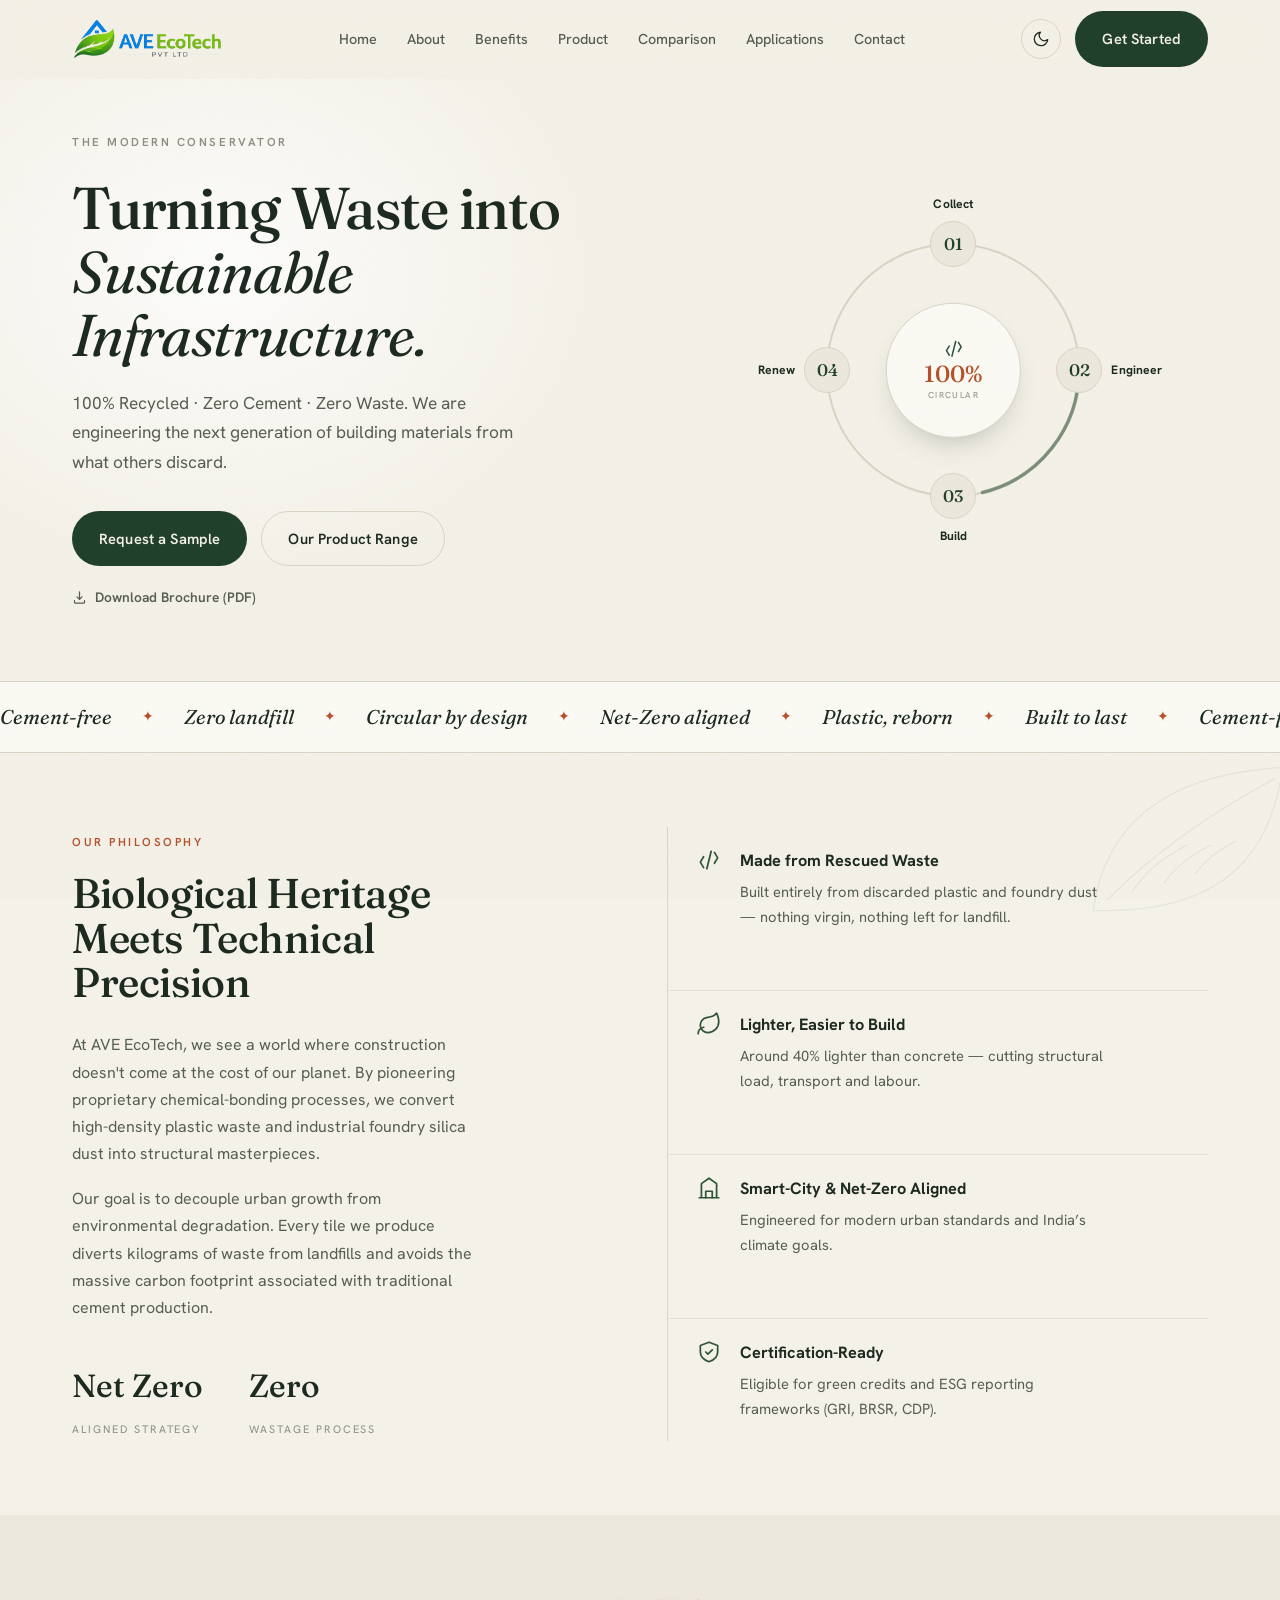
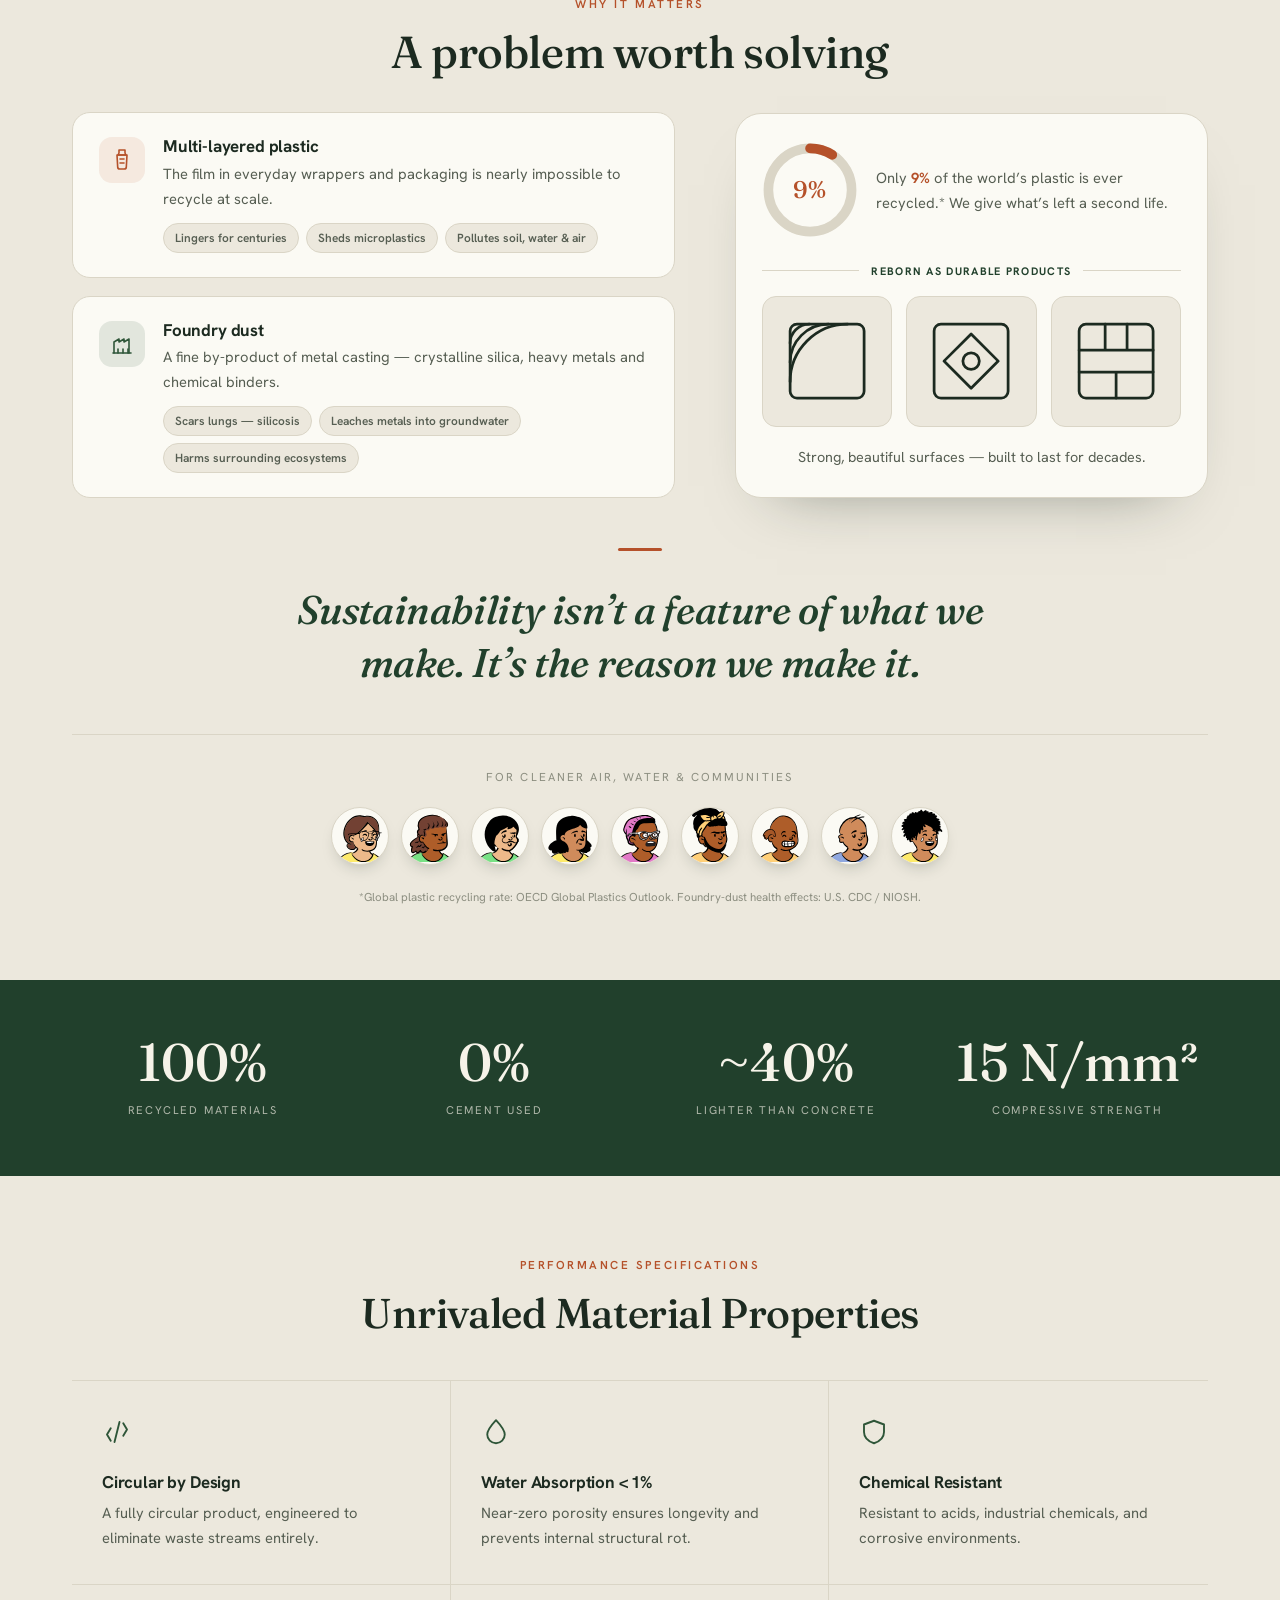
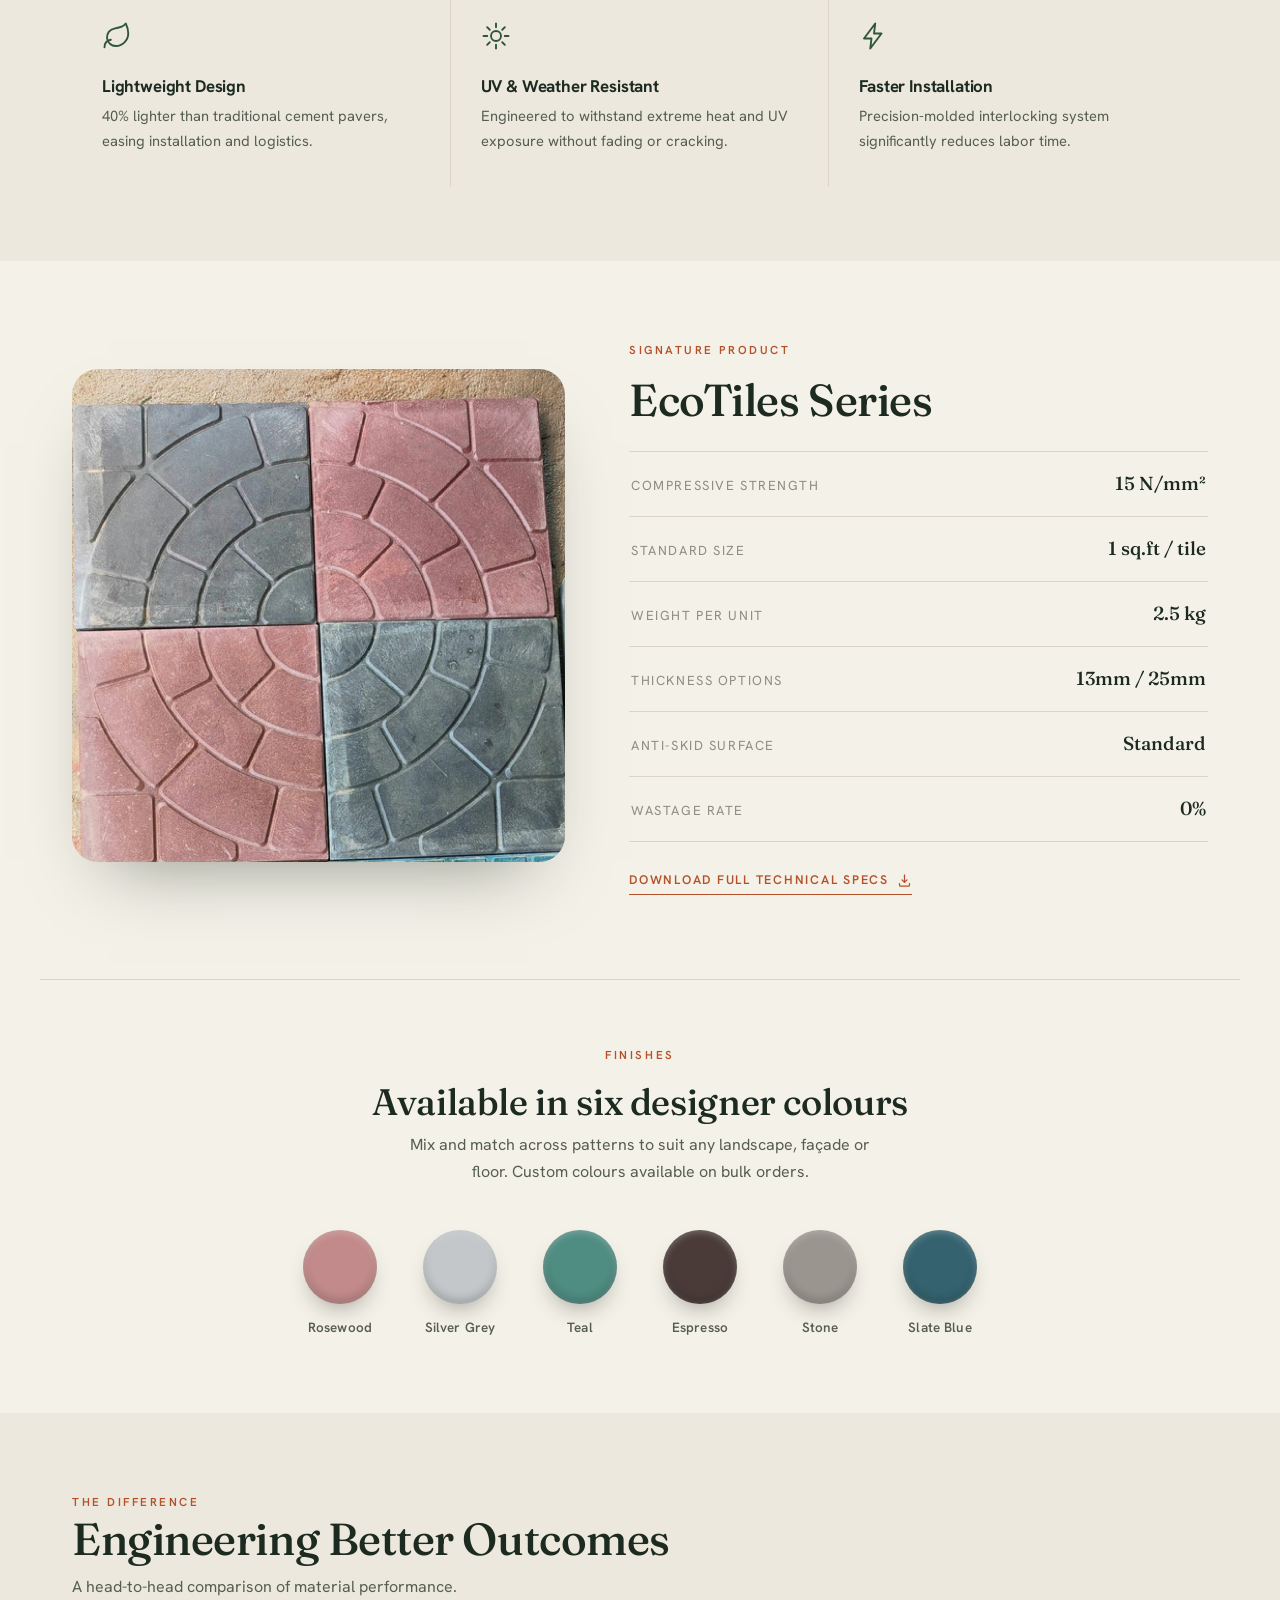
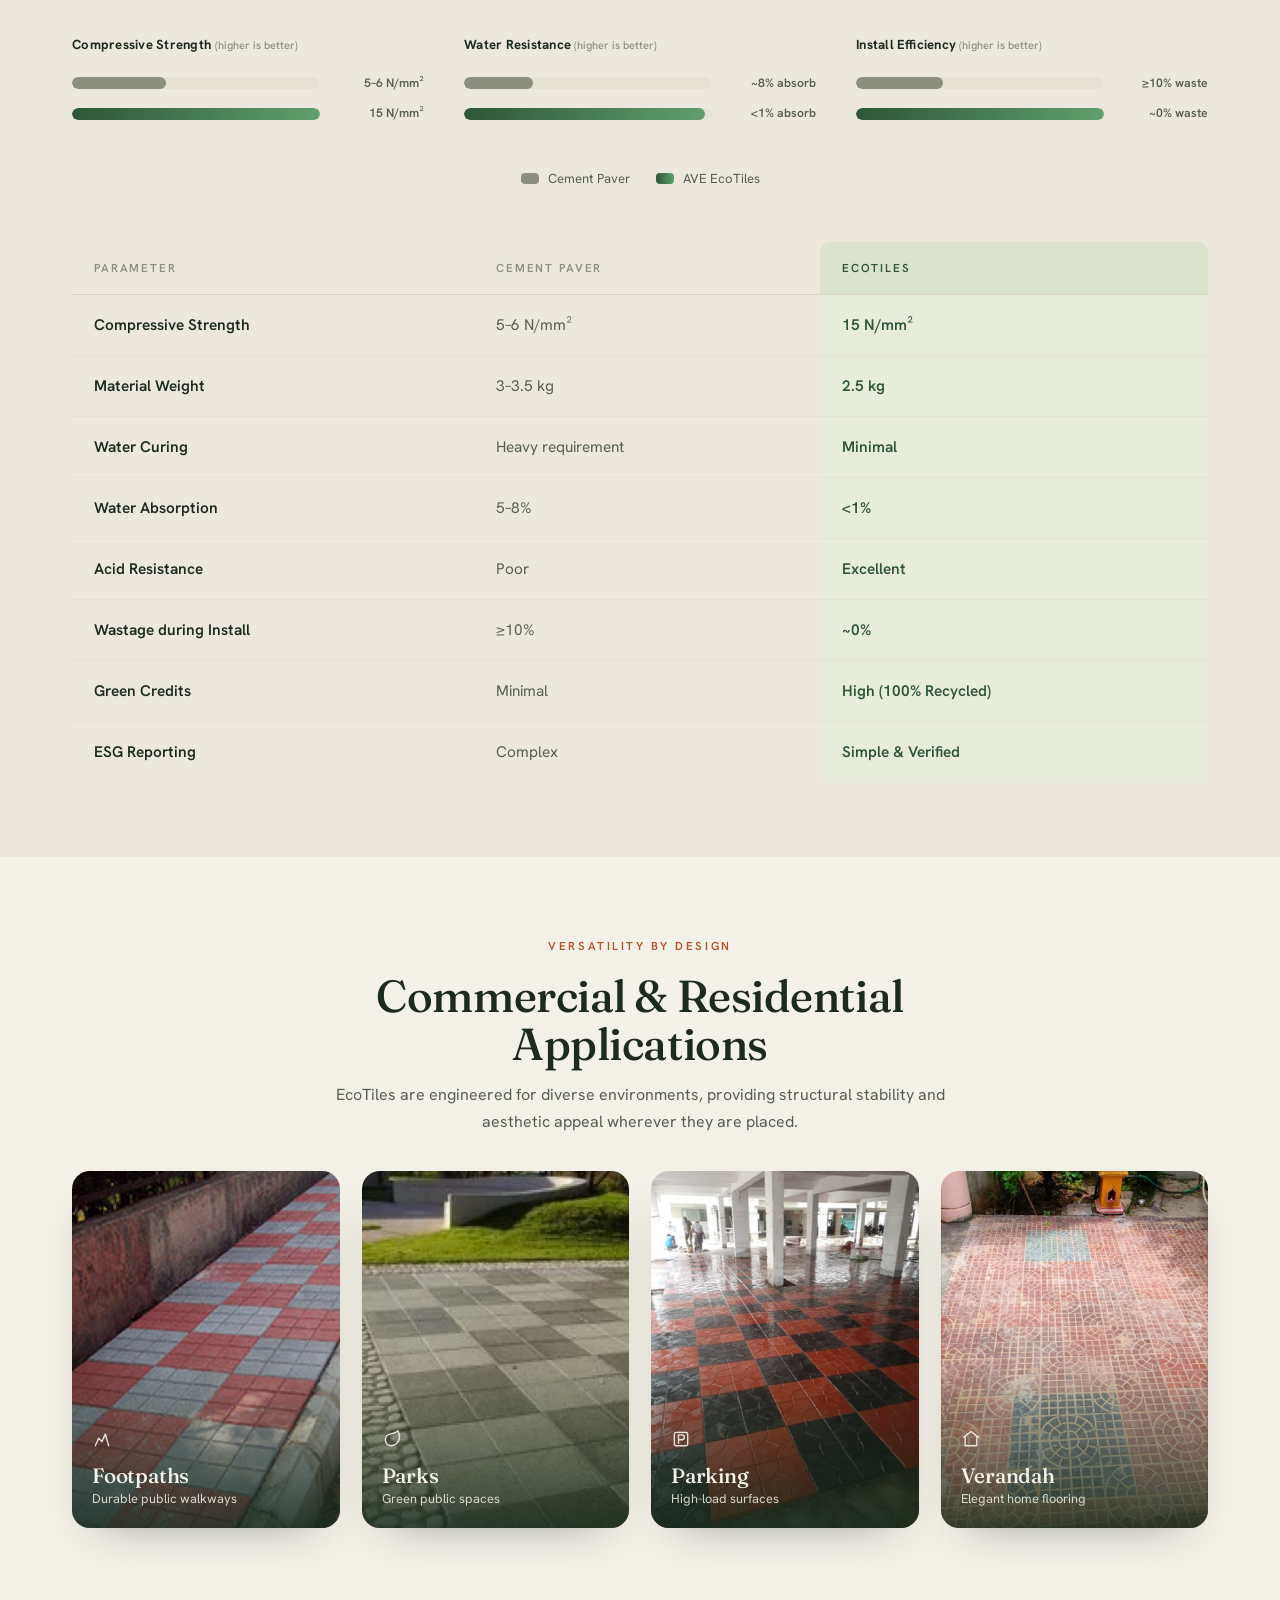
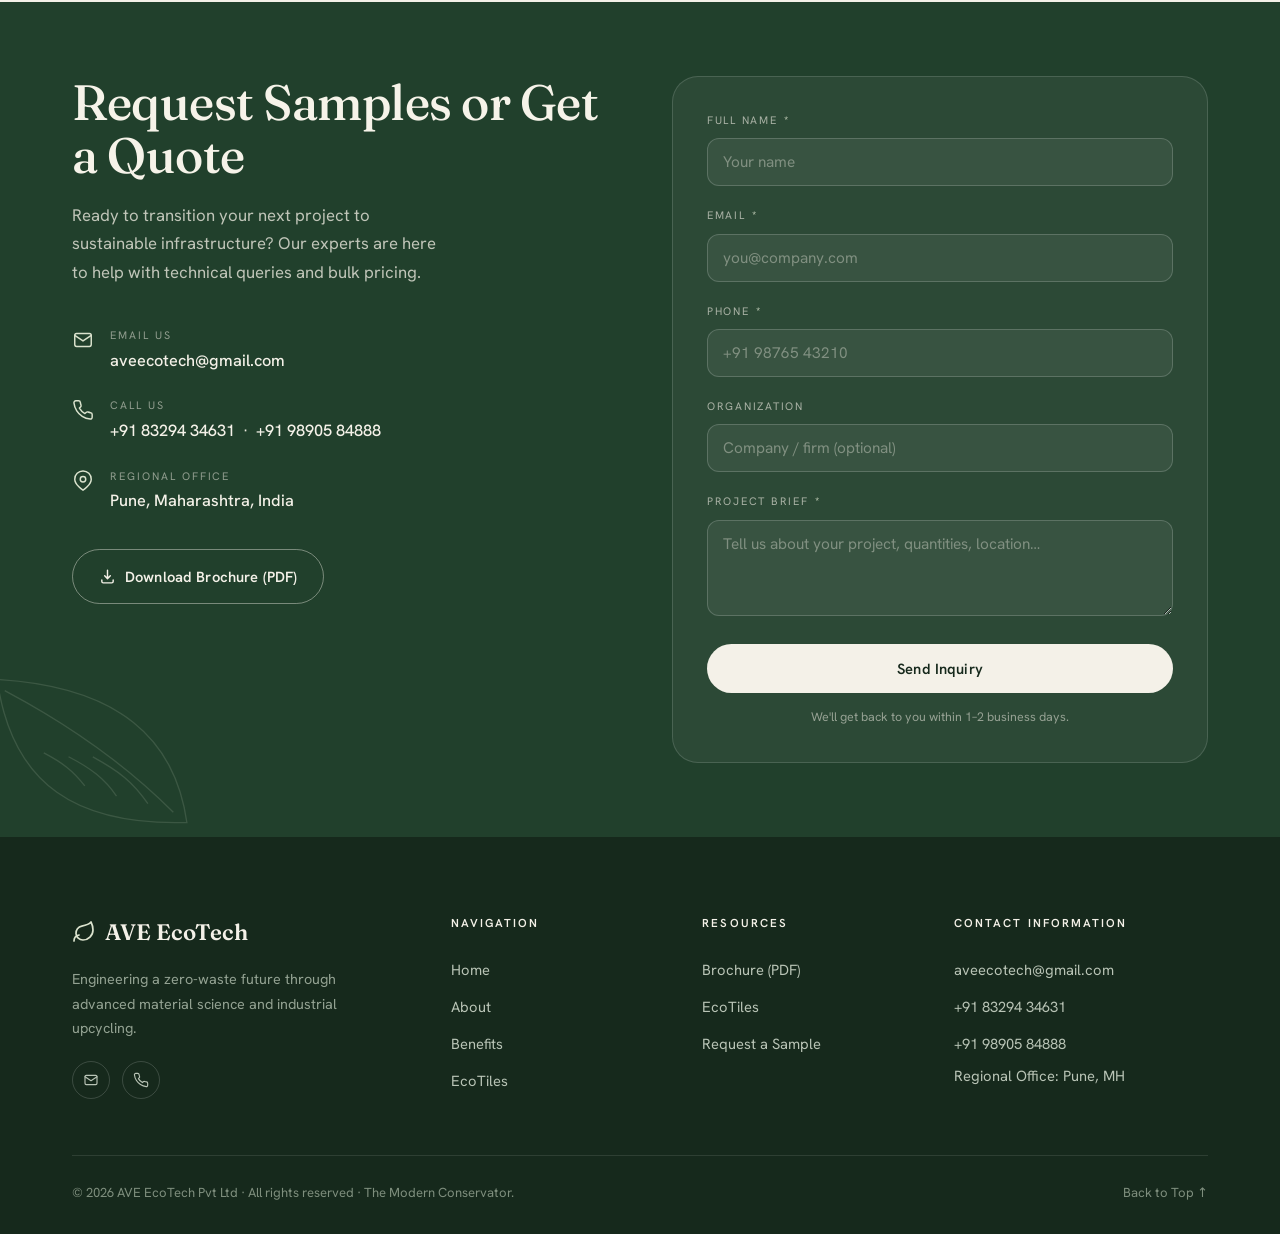
==== index.html @ 57ba3c62 "Redesign hero as animated circular loop; fix buttons & wording - Hero: replace the product photo wit" ====
<!DOCTYPE html>
<html lang="en">
<head>
<meta charset="UTF-8" />
<meta name="viewport" content="width=device-width, initial-scale=1.0" />
<script>(function(){try{var t=localStorage.getItem('theme');if(!t){t=window.matchMedia&&window.matchMedia('(prefers-color-scheme: dark)').matches?'dark':'light';}document.documentElement.setAttribute('data-theme',t);}catch(e){}})();</script>
<title>AVE EcoTech — Turning Waste into Sustainable Infrastructure</title>
<meta name="description" content="AVE EcoTech Pvt Ltd engineers high-performance, 100% recycled construction materials from plastic and industrial waste. Zero cement. Zero waste. Meet EcoTiles — recycled paver tiles." />
<meta name="keywords" content="EcoTiles, recycled pavers, eco-friendly construction materials, sustainable infrastructure, zero cement, recycled plastic tiles, green building materials, AVE EcoTech, paver tiles India, Pune" />
<meta name="author" content="AVE EcoTech Pvt Ltd" />
<meta name="robots" content="index, follow" />
<meta name="theme-color" content="#F4F1E8" media="(prefers-color-scheme: light)" />
<meta name="theme-color" content="#14160F" media="(prefers-color-scheme: dark)" />
<link rel="canonical" href="https://antirex.github.io/AVE-Ecotech-QR-Card/" />

<!-- Open Graph -->
<meta property="og:title" content="AVE EcoTech — Turning Waste into Sustainable Infrastructure" />
<meta property="og:description" content="100% Recycled · Zero Cement · Zero Waste. High-performance EcoTiles engineered from plastic and industrial waste." />
<meta property="og:type" content="website" />
<meta property="og:url" content="https://antirex.github.io/AVE-Ecotech-QR-Card/" />
<meta property="og:site_name" content="AVE EcoTech" />
<meta property="og:image" content="https://antirex.github.io/AVE-Ecotech-QR-Card/images/hero-nature.jpg" />
<meta property="og:image:alt" content="AVE EcoTech — sustainable construction materials" />
<meta property="og:locale" content="en_IN" />

<!-- Twitter -->
<meta name="twitter:card" content="summary_large_image" />
<meta name="twitter:title" content="AVE EcoTech — The Modern Conservator" />
<meta name="twitter:description" content="Turning waste into sustainable infrastructure. 100% Recycled · Zero Cement · Zero Waste." />
<meta name="twitter:image" content="https://antirex.github.io/AVE-Ecotech-QR-Card/images/hero-nature.jpg" />

<!-- Structured data -->
<script type="application/ld+json">
{
  "@context": "https://schema.org",
  "@type": "Organization",
  "name": "AVE EcoTech Pvt Ltd",
  "url": "https://antirex.github.io/AVE-Ecotech-QR-Card/",
  "logo": "https://antirex.github.io/AVE-Ecotech-QR-Card/images/logo-mark.png",
  "description": "AVE EcoTech converts plastic and industrial waste into high-performance, 100% recycled construction materials (EcoTiles).",
  "email": "aveecotech@gmail.com",
  "telephone": ["+91-83294-34631", "+91-98905-84888"],
  "address": { "@type": "PostalAddress", "addressLocality": "Pune", "addressRegion": "MH", "addressCountry": "IN" },
  "slogan": "Turning Waste into Sustainable Infrastructure",
  "makesOffer": {
    "@type": "Offer",
    "itemOffered": {
      "@type": "Product",
      "name": "EcoTiles",
      "category": "Recycled paver tiles",
      "description": "100% recycled paver tiles — 15 N/mm² compressive strength, <1% water absorption, ~40% lighter than concrete, anti-skid and fire-tested.",
      "material": "Recycled plastic and foundry silica dust",
      "brand": { "@type": "Brand", "name": "AVE EcoTech" }
    }
  }
}
</script>

<link rel="icon" type="image/png" sizes="32x32" href="favicon-32.png" />
<link rel="icon" type="image/png" sizes="256x256" href="favicon.png" />
<link rel="apple-touch-icon" href="apple-touch-icon.png" />

<link rel="preconnect" href="https://fonts.googleapis.com" />
<link rel="preconnect" href="https://fonts.gstatic.com" crossorigin />
<link href="https://fonts.googleapis.com/css2?family=Fraunces:ital,opsz,wght@0,9..144,400;0,9..144,500;0,9..144,600;0,9..144,700;1,9..144,400;1,9..144,500;1,9..144,600&family=Hanken+Grotesk:wght@400;500;600;700;800&display=swap" rel="stylesheet" />

<link rel="stylesheet" href="styles.css" />
</head>
<body>
<a id="top"></a>

<!-- ===== INTRO LOADER ===== -->
<div class="loader" id="loader" aria-hidden="true">
  <div class="loader-inner">
    <svg class="loader-leaf" viewBox="0 0 24 24" fill="none" stroke="currentColor" stroke-width="1.4" stroke-linecap="round" stroke-linejoin="round"><path d="M11 20A7 7 0 0 1 9.8 6.1C15.5 5 17 4.48 19 2c1 2 2 4.18 2 8 0 5.5-4.78 10-10 10z"/><path d="M2 21c0-3 1.85-5.36 5.08-6"/></svg>
    <span class="loader-word">AVE EcoTech</span>
  </div>
</div>

<!-- ===== NAV ===== -->
<header id="header">
  <div class="wrap nav">
    <a href="#top" class="brand" aria-label="AVE EcoTech home">
      <img src="images/logo-mark.png" alt="AVE EcoTech Pvt Ltd" class="brand-logo" />
    </a>
    <nav class="nav-links" id="navLinks">
      <a href="#top">Home</a>
      <a href="#about">About</a>
      <a href="#benefits">Benefits</a>
      <a href="#product">Product</a>
      <a href="#comparison">Comparison</a>
      <a href="#applications">Applications</a>
      <a href="#contact">Contact</a>
      <a href="#contact" class="btn btn-fill menu-only">Get Started</a>
    </nav>
    <div class="nav-right">
      <button class="theme-toggle" id="themeToggle" aria-label="Toggle dark mode" title="Toggle light/dark">
        <svg class="moon" viewBox="0 0 24 24" fill="none" stroke="currentColor" stroke-width="1.7" stroke-linecap="round" stroke-linejoin="round"><path d="M21 12.8A9 9 0 1 1 11.2 3a7 7 0 0 0 9.8 9.8z"/></svg>
        <svg class="sun" viewBox="0 0 24 24" fill="none" stroke="currentColor" stroke-width="1.7" stroke-linecap="round" stroke-linejoin="round"><circle cx="12" cy="12" r="4"/><path d="M12 2v2M12 20v2M2 12h2M20 12h2M4.9 4.9l1.4 1.4M17.7 17.7l1.4 1.4M4.9 19.1l1.4-1.4M17.7 6.3l1.4-1.4"/></svg>
      </button>
      <a href="#contact" class="btn btn-fill">Get Started</a>
      <button class="burger" id="burger" aria-label="Toggle menu"><span></span><span></span><span></span></button>
    </div>
  </div>
</header>

<!-- ===== HERO ===== -->
<section class="hero">
  <div class="wrap hero-grid grid-min">
    <div>
      <span class="eyebrow reveal" style="transition-delay:.05s">The Modern Conservator</span>
      <h1 class="reveal" style="transition-delay:.12s">Turning Waste into <em>Sustainable Infrastructure.</em></h1>
      <p class="lead reveal" style="transition-delay:.22s">100% Recycled · Zero Cement · Zero Waste. We are engineering the next generation of building materials from what others discard.</p>
      <div class="hero-actions reveal" style="transition-delay:.32s">
        <a href="#contact" class="btn btn-fill">Request a Sample</a>
        <a href="#product" class="btn btn-outline">Our Product Range</a>
      </div>
      <a href="AVE-EcoTech-Deck.pdf" target="_blank" rel="noopener" class="hero-brochure reveal" style="transition-delay:.42s">
        <svg viewBox="0 0 24 24" fill="none" stroke="currentColor" stroke-width="2" stroke-linecap="round" stroke-linejoin="round"><path d="M12 3v12m0 0l-4-4m4 4l4-4M4 17v2a2 2 0 0 0 2 2h12a2 2 0 0 0 2-2v-2"/></svg>
        Download Brochure (PDF)
      </a>
    </div>
    <div class="hero-media reveal" style="transition-delay:.2s">
      <div class="cycle" role="img" aria-label="Circular economy loop: Collect, Engineer, Build, Renew — repeating.">
        <svg class="cycle-ring" viewBox="0 0 300 300" aria-hidden="true">
          <circle class="cycle-track" cx="150" cy="150" r="90"/>
          <circle class="cycle-prog" cx="150" cy="150" r="90"/>
        </svg>
        <div class="cycle-orbit"><span class="orbit-blob"></span></div>
        <div class="cycle-core">
          <svg viewBox="0 0 24 24" fill="none" stroke="currentColor" stroke-width="1.7" stroke-linecap="round" stroke-linejoin="round"><path d="M7 19l-3-5 3-5"/><path d="M17 5l3 5-3 5"/><path d="M14 4l-4 16"/></svg>
          <b>100%</b><span>Circular</span>
        </div>
        <div class="cnode cn-top"><span class="cdot">01</span><span class="clabel">Collect</span></div>
        <div class="cnode cn-right"><span class="cdot">02</span><span class="clabel">Engineer</span></div>
        <div class="cnode cn-bottom"><span class="cdot">03</span><span class="clabel">Build</span></div>
        <div class="cnode cn-left"><span class="cdot">04</span><span class="clabel">Renew</span></div>
      </div>
    </div>
  </div>
</section>

<!-- ===== CLAIM RIBBON ===== -->
<div class="ribbon" aria-hidden="true">
  <div class="ribbon-track">
    <span>Cement-free</span><span class="star">✦</span><span>Zero landfill</span><span class="star">✦</span><span>Circular by design</span><span class="star">✦</span><span>Net-Zero aligned</span><span class="star">✦</span><span>Plastic, reborn</span><span class="star">✦</span><span>Built to last</span><span class="star">✦</span>
    <span>Cement-free</span><span class="star">✦</span><span>Zero landfill</span><span class="star">✦</span><span>Circular by design</span><span class="star">✦</span><span>Net-Zero aligned</span><span class="star">✦</span><span>Plastic, reborn</span><span class="star">✦</span><span>Built to last</span><span class="star">✦</span>
  </div>
</div>

<!-- ===== ABOUT ===== -->
<section class="about" id="about">
  <svg class="leaf-accent" viewBox="0 0 200 200" fill="none" stroke="currentColor" stroke-width="1.1" aria-hidden="true"><path d="M30 170C30 100 70 50 170 30c0 90-50 130-140 140z"/><path d="M40 160C70 120 110 80 165 40"/><path d="M60 150c10-20 20-30 40-45M85 140c8-16 18-26 35-38M110 128c8-14 16-22 30-32"/></svg>
  <div class="wrap about-grid grid-min">
    <div class="reveal">
      <span class="eyebrow accent">Our Philosophy</span>
      <h2 style="margin-top:16px;">Biological Heritage Meets Technical Precision</h2>
      <p>At AVE EcoTech, we see a world where construction doesn't come at the cost of our planet. By pioneering proprietary chemical-bonding processes, we convert high-density plastic waste and industrial foundry silica dust into structural masterpieces.</p>
      <p>Our goal is to decouple urban growth from environmental degradation. Every tile we produce diverts kilograms of waste from landfills and avoids the massive carbon footprint associated with traditional cement production.</p>
      <div class="about-stats">
        <div class="st"><b>Net Zero</b><span>Aligned Strategy</span></div>
        <div class="st"><b>Zero</b><span>Wastage Process</span></div>
      </div>
    </div>
    <div class="about-list reveal">
      <div class="about-item">
        <svg class="ai-ico" viewBox="0 0 24 24" fill="none" stroke="currentColor" stroke-width="1.6" stroke-linecap="round" stroke-linejoin="round"><path d="M7 19l-3-5 3-5"/><path d="M17 5l3 5-3 5"/><path d="M14 4l-4 16"/></svg>
        <div><h4>Made from Rescued Waste</h4><p>Built entirely from discarded plastic and foundry dust &mdash; nothing virgin, nothing left for landfill.</p></div>
      </div>
      <div class="about-item">
        <svg class="ai-ico" viewBox="0 0 24 24" fill="none" stroke="currentColor" stroke-width="1.6" stroke-linecap="round" stroke-linejoin="round"><path d="M11 20A7 7 0 0 1 9.8 6.1C15.5 5 17 4.48 19 2c1 2 2 4.18 2 8 0 5.5-4.78 10-10 10z"/><path d="M2 21c0-3 1.85-5.36 5.08-6"/></svg>
        <div><h4>Lighter, Easier to Build</h4><p>Around 40% lighter than concrete &mdash; cutting structural load, transport and labour.</p></div>
      </div>
      <div class="about-item">
        <svg class="ai-ico" viewBox="0 0 24 24" fill="none" stroke="currentColor" stroke-width="1.6" stroke-linecap="round" stroke-linejoin="round"><path d="M3 21h18M5 21V8l7-5 7 5v13"/><path d="M9 21v-6h6v6"/></svg>
        <div><h4>Smart-City &amp; Net-Zero Aligned</h4><p>Engineered for modern urban standards and India&rsquo;s climate goals.</p></div>
      </div>
      <div class="about-item">
        <svg class="ai-ico" viewBox="0 0 24 24" fill="none" stroke="currentColor" stroke-width="1.6" stroke-linecap="round" stroke-linejoin="round"><path d="M9 12l2 2 4-4"/><path d="M12 3l8 3v6c0 5-3.5 7.5-8 9-4.5-1.5-8-4-8-9V6z"/></svg>
        <div><h4>Certification-Ready</h4><p>Eligible for green credits and ESG reporting frameworks (GRI, BRSR, CDP).</p></div>
      </div>
    </div>
  </div>
</section>

<!-- ===== MISSION ===== -->
<section class="mission" id="mission">
  <div class="wrap">
    <div class="mission-head reveal">
      <span class="eyebrow accent">Why It Matters</span>
      <h2>A problem worth solving</h2>
    </div>
    <div class="mission-grid grid-min">
      <div class="risks reveal">
        <article class="risk">
          <div class="risk-ico risk-ico-plastic">
            <svg viewBox="0 0 24 24" fill="none" stroke="currentColor" stroke-width="1.6" stroke-linecap="round" stroke-linejoin="round"><path d="M9 2h6v3l1 2H8l1-2z"/><path d="M7 7h10l-.7 12.1A2 2 0 0 1 14.3 21H9.7a2 2 0 0 1-2-1.9z"/><path d="M10 11h4M10 15h4"/></svg>
          </div>
          <div class="risk-body">
            <h3>Multi-layered plastic</h3>
            <p>The film in everyday wrappers and packaging is nearly impossible to recycle at scale.</p>
            <ul class="risk-list">
              <li>Lingers for centuries</li>
              <li>Sheds microplastics</li>
              <li>Pollutes soil, water &amp; air</li>
            </ul>
          </div>
        </article>
        <article class="risk">
          <div class="risk-ico risk-ico-dust">
            <svg viewBox="0 0 24 24" fill="none" stroke="currentColor" stroke-width="1.6" stroke-linecap="round" stroke-linejoin="round"><path d="M3 21h18"/><path d="M4 21V10l5-3v3l5-3v3l5-3v14"/><path d="M8 21v-4M13 21v-4M18 21v-4"/></svg>
          </div>
          <div class="risk-body">
            <h3>Foundry dust</h3>
            <p>A fine by-product of metal casting &mdash; crystalline silica, heavy metals and chemical binders.</p>
            <ul class="risk-list">
              <li>Scars lungs &mdash; silicosis</li>
              <li>Leaches metals into groundwater</li>
              <li>Harms surrounding ecosystems</li>
            </ul>
          </div>
        </article>
      </div>

      <div class="answer reveal">
        <div class="answer-top">
          <div class="donut donut-sm">
            <svg viewBox="0 0 120 120" aria-hidden="true">
              <circle class="donut-bg" cx="60" cy="60" r="52"></circle>
              <circle class="donut-val" cx="60" cy="60" r="52"></circle>
            </svg>
            <div class="donut-center"><b class="count" data-target="9" data-suffix="%">0</b></div>
          </div>
          <p>Only <b>9%</b> of the world&rsquo;s plastic is ever recycled.* We give what&rsquo;s left a second life.</p>
        </div>
        <div class="tile-divider"><span>Reborn as durable products</span></div>
        <div class="tile-motif">
          <div class="tilecard" title="Fan pattern">
            <svg viewBox="0 0 60 60" fill="none" stroke="currentColor" stroke-width="2" stroke-linecap="round" stroke-linejoin="round"><rect x="3" y="3" width="54" height="54" rx="5"/><path d="M3 17A14 14 0 0 1 17 3"/><path d="M3 31A28 28 0 0 1 31 3"/><path d="M3 45A42 42 0 0 1 45 3"/></svg>
          </div>
          <div class="tilecard" title="Inlay pattern">
            <svg viewBox="0 0 60 60" fill="none" stroke="currentColor" stroke-width="2" stroke-linecap="round" stroke-linejoin="round"><rect x="3" y="3" width="54" height="54" rx="5"/><rect x="16" y="16" width="28" height="28" transform="rotate(45 30 30)"/><circle cx="30" cy="30" r="6"/></svg>
          </div>
          <div class="tilecard" title="Weave pattern">
            <svg viewBox="0 0 60 60" fill="none" stroke="currentColor" stroke-width="2" stroke-linecap="round" stroke-linejoin="round"><rect x="3" y="3" width="54" height="54" rx="5"/><path d="M3 22h54M3 38h54M22 3v19M38 3v19M30 38v19"/></svg>
          </div>
        </div>
        <p class="answer-line">Strong, beautiful surfaces &mdash; built to last for decades.</p>
      </div>
    </div>
    <p class="mission-line reveal">Sustainability isn&rsquo;t a feature of what we make. It&rsquo;s the reason we make it.</p>
    <div class="people-strip reveal">
      <span class="people-label">For cleaner air, water &amp; communities</span>
      <div class="people-row">
        <span class="ppl" data-tip="A cleaner tomorrow" aria-label="A cleaner tomorrow"><img src="images/people/peep-1.svg" alt="" loading="lazy" /></span>
        <span class="ppl" data-tip="Air worth breathing" aria-label="Air worth breathing"><img src="images/people/peep-2.svg" alt="" loading="lazy" /></span>
        <span class="ppl" data-tip="Rivers that run clear" aria-label="Rivers that run clear"><img src="images/people/peep-3.svg" alt="" loading="lazy" /></span>
        <span class="ppl" data-tip="Greener cities for all" aria-label="Greener cities for all"><img src="images/people/peep-4.svg" alt="" loading="lazy" /></span>
        <span class="ppl" data-tip="A planet for our kids" aria-label="A planet for our kids"><img src="images/people/peep-5.svg" alt="" loading="lazy" /></span>
        <span class="ppl" data-tip="Less waste, more wonder" aria-label="Less waste, more wonder"><img src="images/people/peep-7.svg" alt="" loading="lazy" /></span>
        <span class="ppl" data-tip="Nature, given back" aria-label="Nature, given back"><img src="images/people/peep-8.svg" alt="" loading="lazy" /></span>
        <span class="ppl" data-tip="Built to outlast us" aria-label="Built to outlast us"><img src="images/people/peep-9.svg" alt="" loading="lazy" /></span>
        <span class="ppl" data-tip="Hope you can build on" aria-label="Hope you can build on"><img src="images/people/peep-10.svg" alt="" loading="lazy" /></span>
      </div>
    </div>
    <p class="mission-fine">*Global plastic recycling rate: OECD Global Plastics Outlook. Foundry-dust health effects: U.S. CDC / NIOSH.</p>
  </div>
</section>

<!-- ===== IMPACT COUNTERS ===== -->
<section class="impact">
  <div class="wrap impact-grid grid-min">
    <div class="impact-stat reveal">
      <b class="count" data-target="100" data-suffix="%">0</b>
      <span>Recycled materials</span>
    </div>
    <div class="impact-stat reveal">
      <b class="count" data-target="0" data-suffix="%">0</b>
      <span>Cement used</span>
    </div>
    <div class="impact-stat reveal">
      <b class="count" data-prefix="~" data-target="40" data-suffix="%">0</b>
      <span>Lighter than concrete</span>
    </div>
    <div class="impact-stat reveal">
      <b class="count" data-target="15" data-suffix=" N/mm²">0</b>
      <span>Compressive strength</span>
    </div>
  </div>
</section>

<!-- ===== PROPERTIES / BENEFITS ===== -->
<section class="props" id="benefits">
  <div class="wrap">
    <div class="head reveal">
      <span class="eyebrow accent">Performance Specifications</span>
      <h2>Unrivaled Material Properties</h2>
    </div>
    <div class="prop-grid reveal">
      <div class="prop">
        <svg class="p-ico" viewBox="0 0 24 24" fill="none" stroke="currentColor" stroke-width="1.5" stroke-linecap="round" stroke-linejoin="round"><path d="M7 19l-3-5 3-5"/><path d="M17 5l3 5-3 5"/><path d="M14 4l-4 16"/></svg>
        <h3>Circular by Design</h3><p>A fully circular product, engineered to eliminate waste streams entirely.</p>
      </div>
      <div class="prop">
        <svg class="p-ico" viewBox="0 0 24 24" fill="none" stroke="currentColor" stroke-width="1.5" stroke-linecap="round" stroke-linejoin="round"><path d="M12 2.5S5 10 5 14a7 7 0 0 0 14 0c0-4-7-11.5-7-11.5z"/></svg>
        <h3>Water Absorption &lt; 1%</h3><p>Near-zero porosity ensures longevity and prevents internal structural rot.</p>
      </div>
      <div class="prop">
        <svg class="p-ico" viewBox="0 0 24 24" fill="none" stroke="currentColor" stroke-width="1.5" stroke-linecap="round" stroke-linejoin="round"><path d="M12 3l8 3v6c0 5-3.5 7.5-8 9-4.5-1.5-8-4-8-9V6z"/></svg>
        <h3>Chemical Resistant</h3><p>Resistant to acids, industrial chemicals, and corrosive environments.</p>
      </div>
      <div class="prop">
        <svg class="p-ico" viewBox="0 0 24 24" fill="none" stroke="currentColor" stroke-width="1.5" stroke-linecap="round" stroke-linejoin="round"><path d="M11 20A7 7 0 0 1 9.8 6.1C15.5 5 17 4.48 19 2c1 2 2 4.18 2 8 0 5.5-4.78 10-10 10z"/><path d="M2 21c0-3 1.85-5.36 5.08-6"/></svg>
        <h3>Lightweight Design</h3><p>40% lighter than traditional cement pavers, easing installation and logistics.</p>
      </div>
      <div class="prop">
        <svg class="p-ico" viewBox="0 0 24 24" fill="none" stroke="currentColor" stroke-width="1.5" stroke-linecap="round" stroke-linejoin="round"><circle cx="12" cy="12" r="4"/><path d="M12 2v3M12 19v3M2 12h3M19 12h3M4.9 4.9l2.1 2.1M17 17l2.1 2.1M4.9 19.1L7 17M17 7l2.1-2.1"/></svg>
        <h3>UV &amp; Weather Resistant</h3><p>Engineered to withstand extreme heat and UV exposure without fading or cracking.</p>
      </div>
      <div class="prop">
        <svg class="p-ico" viewBox="0 0 24 24" fill="none" stroke="currentColor" stroke-width="1.5" stroke-linecap="round" stroke-linejoin="round"><path d="M13 2L4 14h6l-1 8 9-12h-6z"/></svg>
        <h3>Faster Installation</h3><p>Precision-molded interlocking system significantly reduces labor time.</p>
      </div>
    </div>
  </div>
</section>

<!-- ===== ECOTILES SERIES ===== -->
<section class="product" id="product">
  <div class="wrap product-grid grid-min">
    <div class="product-media reveal"><img src="images/ecotiles.jpg" alt="AVE EcoTech EcoTiles with circular paver pattern" loading="lazy" /></div>
    <div class="reveal">
      <span class="eyebrow accent">Signature Product</span>
      <h2>EcoTiles Series</h2>
      <div class="spec-table">
        <div class="spec-row"><span>Compressive Strength</span><b>15 N/mm²</b></div>
        <div class="spec-row"><span>Standard Size</span><b>1 sq.ft / tile</b></div>
        <div class="spec-row"><span>Weight per Unit</span><b>2.5 kg</b></div>
        <div class="spec-row"><span>Thickness Options</span><b>13mm / 25mm</b></div>
        <div class="spec-row"><span>Anti-Skid Surface</span><b>Standard</b></div>
        <div class="spec-row"><span>Wastage Rate</span><b>0%</b></div>
      </div>
      <a href="AVE-EcoTech-Deck.pdf" target="_blank" rel="noopener" class="spec-link">
        Download Full Technical Specs
        <svg viewBox="0 0 24 24" fill="none" stroke="currentColor" stroke-width="2" stroke-linecap="round" stroke-linejoin="round"><path d="M12 3v12m0 0l-4-4m4 4l4-4M4 17v2a2 2 0 0 0 2 2h12a2 2 0 0 0 2-2v-2"/></svg>
      </a>
    </div>
  </div>

  <div class="wrap colours-block reveal">
    <span class="eyebrow accent">Finishes</span>
    <h3>Available in six designer colours</h3>
    <p>Mix and match across patterns to suit any landscape, façade or floor. Custom colours available on bulk orders.</p>
    <div class="swatch-grid">
      <div class="swatch"><span class="dot" style="background:#C28A8A"></span><span>Rosewood</span></div>
      <div class="swatch"><span class="dot" style="background:#C3C7C9"></span><span>Silver Grey</span></div>
      <div class="swatch"><span class="dot" style="background:#4F8C82"></span><span>Teal</span></div>
      <div class="swatch"><span class="dot" style="background:#4A3B38"></span><span>Espresso</span></div>
      <div class="swatch"><span class="dot" style="background:#9B958F"></span><span>Stone</span></div>
      <div class="swatch"><span class="dot" style="background:#34626F"></span><span>Slate Blue</span></div>
    </div>
  </div>
</section>

<!-- ===== COMPARISON ===== -->
<section class="compare" id="comparison">
  <div class="wrap">
    <div class="head reveal">
      <span class="eyebrow accent">The Difference</span>
      <h2>Engineering Better Outcomes</h2>
      <p>A head-to-head comparison of material performance.</p>
    </div>

    <div class="perf reveal">
      <div class="perf-item">
        <div class="perf-top">Compressive Strength <small>(higher is better)</small></div>
        <div class="perf-bar"><span class="track"><i class="them" style="--w:38%"></i></span><em>5–6 N/mm²</em></div>
        <div class="perf-bar"><span class="track"><i class="us" style="--w:100%"></i></span><em>15 N/mm²</em></div>
      </div>
      <div class="perf-item">
        <div class="perf-top">Water Resistance <small>(higher is better)</small></div>
        <div class="perf-bar"><span class="track"><i class="them" style="--w:28%"></i></span><em>~8% absorb</em></div>
        <div class="perf-bar"><span class="track"><i class="us" style="--w:97%"></i></span><em>&lt;1% absorb</em></div>
      </div>
      <div class="perf-item">
        <div class="perf-top">Install Efficiency <small>(higher is better)</small></div>
        <div class="perf-bar"><span class="track"><i class="them" style="--w:35%"></i></span><em>≥10% waste</em></div>
        <div class="perf-bar"><span class="track"><i class="us" style="--w:100%"></i></span><em>~0% waste</em></div>
      </div>
      <div class="perf-legend"><span><i class="them"></i> Cement Paver</span><span><i class="us"></i> AVE EcoTiles</span></div>
    </div>

    <div class="table-scroll reveal">
      <table class="ctable">
        <thead>
          <tr><th>Parameter</th><th>Cement Paver</th><th class="us">EcoTiles</th></tr>
        </thead>
        <tbody>
          <tr><td class="param">Compressive Strength</td><td class="them">5–6 N/mm²</td><td class="us">15 N/mm²</td></tr>
          <tr><td class="param">Material Weight</td><td class="them">3–3.5 kg</td><td class="us">2.5 kg</td></tr>
          <tr><td class="param">Water Curing</td><td class="them">Heavy requirement</td><td class="us">Minimal</td></tr>
          <tr><td class="param">Water Absorption</td><td class="them">5–8%</td><td class="us">&lt;1%</td></tr>
          <tr><td class="param">Acid Resistance</td><td class="them">Poor</td><td class="us">Excellent</td></tr>
          <tr><td class="param">Wastage during Install</td><td class="them">≥10%</td><td class="us">~0%</td></tr>
          <tr><td class="param">Green Credits</td><td class="them">Minimal</td><td class="us">High (100% Recycled)</td></tr>
          <tr><td class="param">ESG Reporting</td><td class="them">Complex</td><td class="us">Simple &amp; Verified</td></tr>
        </tbody>
      </table>
    </div>
  </div>
</section>

<!-- ===== APPLICATIONS ===== -->
<section class="apps" id="applications">
  <div class="wrap">
    <div class="apps-head reveal grid-min">
      <div>
        <span class="eyebrow accent">Versatility by Design</span>
        <h2>Commercial &amp; Residential Applications</h2>
      </div>
      <p>EcoTiles are engineered for diverse environments, providing structural stability and aesthetic appeal wherever they are placed.</p>
    </div>
    <div class="apps-grid grid-min reveal">
      <div class="app-card">
        <img src="images/app-footpath.jpg" alt="EcoTiles footpath" loading="lazy" />
        <div class="label">
          <svg class="ico" viewBox="0 0 24 24" fill="none" stroke="currentColor" stroke-width="1.7" stroke-linecap="round" stroke-linejoin="round"><path d="M4 20l4-9 4 4 4-9 4 14"/></svg>
          <h3>Footpaths</h3><p>Durable public walkways</p>
        </div>
      </div>
      <div class="app-card">
        <img src="images/app-parks.jpg" alt="EcoTiles in a park" loading="lazy" />
        <div class="label">
          <svg class="ico" viewBox="0 0 24 24" fill="none" stroke="currentColor" stroke-width="1.7" stroke-linecap="round" stroke-linejoin="round"><path d="M11 20A7 7 0 0 1 9.8 6.1C15.5 5 17 4.48 19 2c1 2 2 4.18 2 8 0 5.5-4.78 10-10 10z"/></svg>
          <h3>Parks</h3><p>Green public spaces</p>
        </div>
      </div>
      <div class="app-card">
        <img src="images/app-parking.jpg" alt="EcoTiles parking floor" loading="lazy" />
        <div class="label">
          <svg class="ico" viewBox="0 0 24 24" fill="none" stroke="currentColor" stroke-width="1.7" stroke-linecap="round" stroke-linejoin="round"><rect x="4" y="4" width="16" height="16" rx="2"/><path d="M9 17V7h4a3 3 0 0 1 0 6H9"/></svg>
          <h3>Parking</h3><p>High-load surfaces</p>
        </div>
      </div>
      <div class="app-card">
        <img src="images/app-verandah.jpg" alt="EcoTiles verandah flooring" loading="lazy" />
        <div class="label">
          <svg class="ico" viewBox="0 0 24 24" fill="none" stroke="currentColor" stroke-width="1.7" stroke-linecap="round" stroke-linejoin="round"><path d="M3 10l9-7 9 7"/><path d="M5 10v10h14V10"/></svg>
          <h3>Verandah</h3><p>Elegant home flooring</p>
        </div>
      </div>
    </div>
  </div>
</section>

<!-- ===== CTA / CONTACT ===== -->
<section class="cta" id="contact">
  <svg class="leaf-accent leaf-accent-r" viewBox="0 0 200 200" fill="none" stroke="currentColor" stroke-width="1.1" aria-hidden="true"><path d="M30 170C30 100 70 50 170 30c0 90-50 130-140 140z"/><path d="M40 160C70 120 110 80 165 40"/><path d="M60 150c10-20 20-30 40-45M85 140c8-16 18-26 35-38M110 128c8-14 16-22 30-32"/></svg>
  <div class="wrap cta-grid grid-min">
    <div class="reveal">
      <h2>Request Samples or Get a Quote</h2>
      <p class="lead">Ready to transition your next project to sustainable infrastructure? Our experts are here to help with technical queries and bulk pricing.</p>
      <div class="cta-contact">
        <div class="row">
          <svg class="ico" viewBox="0 0 24 24" fill="none" stroke="currentColor" stroke-width="1.6" stroke-linecap="round" stroke-linejoin="round"><rect x="3" y="5" width="18" height="14" rx="2"/><path d="m3 7 9 6 9-6"/></svg>
          <div><small>Email Us</small><a href="mailto:aveecotech@gmail.com">aveecotech@gmail.com</a></div>
        </div>
        <div class="row">
          <svg class="ico" viewBox="0 0 24 24" fill="none" stroke="currentColor" stroke-width="1.6" stroke-linecap="round" stroke-linejoin="round"><path d="M22 16.92v3a2 2 0 0 1-2.18 2 19.79 19.79 0 0 1-8.63-3.07 19.5 19.5 0 0 1-6-6 19.79 19.79 0 0 1-3.07-8.67A2 2 0 0 1 4.11 2h3a2 2 0 0 1 2 1.72c.13.96.36 1.9.7 2.81a2 2 0 0 1-.45 2.11L8.09 9.91a16 16 0 0 0 6 6l1.27-1.27a2 2 0 0 1 2.11-.45c.91.34 1.85.57 2.81.7A2 2 0 0 1 22 16.92z"/></svg>
          <div><small>Call Us</small><a href="tel:+918329434631">+91 83294 34631</a> &nbsp;·&nbsp; <a href="tel:+919890584888">+91 98905 84888</a></div>
        </div>
        <div class="row">
          <svg class="ico" viewBox="0 0 24 24" fill="none" stroke="currentColor" stroke-width="1.6" stroke-linecap="round" stroke-linejoin="round"><path d="M21 10c0 6-9 12-9 12s-9-6-9-12a9 9 0 0 1 18 0z"/><circle cx="12" cy="10" r="3"/></svg>
          <div><small>Regional Office</small><span class="v">Pune, Maharashtra, India</span></div>
        </div>
      </div>
      <a href="AVE-EcoTech-Deck.pdf" target="_blank" rel="noopener" class="btn btn-outline-light" style="margin-top:34px;">
        <svg viewBox="0 0 24 24" fill="none" stroke="currentColor" stroke-width="2" stroke-linecap="round" stroke-linejoin="round"><path d="M12 3v12m0 0l-4-4m4 4l4-4M4 17v2a2 2 0 0 0 2 2h12a2 2 0 0 0 2-2v-2"/></svg>
        Download Brochure (PDF)
      </a>
    </div>
    <form class="form reveal" id="inquiryForm" action="https://formsubmit.co/aveecotech@gmail.com" method="POST">
      <input type="hidden" name="_subject" value="New inquiry — AVE EcoTech website" />
      <input type="hidden" name="_template" value="table" />
      <input type="hidden" name="_captcha" value="false" />
      <input type="text" name="_honey" style="display:none" tabindex="-1" autocomplete="off" />
      <div class="field"><label for="name">Full Name <span class="req">*</span></label><input id="name" name="name" type="text" placeholder="Your name" required /></div>
      <div class="field"><label for="email">Email <span class="req">*</span></label><input id="email" name="email" type="email" placeholder="you@company.com" required /></div>
      <div class="field"><label for="phone">Phone <span class="req">*</span></label><input id="phone" name="phone" type="tel" placeholder="+91 98765 43210" required /></div>
      <div class="field"><label for="org">Organization</label><input id="org" name="org" type="text" placeholder="Company / firm (optional)" /></div>
      <div class="field"><label for="brief">Project Brief <span class="req">*</span></label><textarea id="brief" name="brief" placeholder="Tell us about your project, quantities, location…" required></textarea></div>
      <button type="submit" class="btn btn-cream" id="submitBtn">Send Inquiry</button>
      <p class="form-note" id="formNote">We'll get back to you within 1–2 business days.</p>
      <div class="form-success" id="formSuccess" hidden>
        <svg viewBox="0 0 24 24" fill="none" stroke="currentColor" stroke-width="2" stroke-linecap="round" stroke-linejoin="round"><path d="M20 6L9 17l-5-5"/></svg>
        <p><b>Thank you!</b><br>Your inquiry has been sent. We'll be in touch shortly.</p>
      </div>
    </form>
  </div>
</section>

<!-- ===== FOOTER ===== -->
<footer>
  <div class="wrap">
    <div class="foot-grid grid-min">
      <div class="foot-col">
        <div class="foot-brand">
          <svg class="mark" viewBox="0 0 24 24" fill="none" stroke="currentColor" stroke-width="1.7" stroke-linecap="round" stroke-linejoin="round"><path d="M11 20A7 7 0 0 1 9.8 6.1C15.5 5 17 4.48 19 2c1 2 2 4.18 2 8 0 5.5-4.78 10-10 10z"/><path d="M2 21c0-3 1.85-5.36 5.08-6"/></svg>
          AVE EcoTech
        </div>
        <p>Engineering a zero-waste future through advanced material science and industrial upcycling.</p>
        <div class="socials">
          <a href="mailto:aveecotech@gmail.com" aria-label="Email"><svg viewBox="0 0 24 24" fill="none" stroke="currentColor" stroke-width="1.7" stroke-linecap="round" stroke-linejoin="round"><rect x="3" y="5" width="18" height="14" rx="2"/><path d="m3 7 9 6 9-6"/></svg></a>
          <a href="tel:+918329434631" aria-label="Phone"><svg viewBox="0 0 24 24" fill="none" stroke="currentColor" stroke-width="1.7" stroke-linecap="round" stroke-linejoin="round"><path d="M22 16.92v3a2 2 0 0 1-2.18 2 19.79 19.79 0 0 1-8.63-3.07 19.5 19.5 0 0 1-6-6 19.79 19.79 0 0 1-3.07-8.67A2 2 0 0 1 4.11 2h3a2 2 0 0 1 2 1.72c.13.96.36 1.9.7 2.81a2 2 0 0 1-.45 2.11L8.09 9.91a16 16 0 0 0 6 6l1.27-1.27a2 2 0 0 1 2.11-.45c.91.34 1.85.57 2.81.7A2 2 0 0 1 22 16.92z"/></svg></a>
        </div>
      </div>
      <div class="foot-col">
        <h5>Navigation</h5>
        <a href="#top">Home</a>
        <a href="#about">About</a>
        <a href="#benefits">Benefits</a>
        <a href="#product">EcoTiles</a>
      </div>
      <div class="foot-col">
        <h5>Resources</h5>
        <a href="AVE-EcoTech-Deck.pdf" target="_blank" rel="noopener">Brochure (PDF)</a>
        <a href="#product">EcoTiles</a>
        <a href="#contact">Request a Sample</a>
      </div>
      <div class="foot-col">
        <h5>Contact Information</h5>
        <a href="mailto:aveecotech@gmail.com">aveecotech@gmail.com</a>
        <a href="tel:+918329434631">+91 83294 34631</a>
        <a href="tel:+919890584888">+91 98905 84888</a>
        <span class="static">Regional Office: Pune, MH</span>
      </div>
    </div>
    <div class="foot-bottom">
      <span>© <span id="year"></span> AVE EcoTech Pvt Ltd · All rights reserved · The Modern Conservator.</span>
      <a href="#top">Back to Top ↑</a>
    </div>
  </div>
</footer>

<script src="script.js" defer></script>
</body>
</html>
---- styles.css ----
:root {
    --cream: #F4F1E8;
    --cream-2: #ECE8DD;
    --paper: #FBFAF4;
    --ink: #1C2A20;
    --ink-soft: #565E52;
    --muted: #8C8E80;
    --green: #2E5538;
    --green-deep: #21402C;
    --green-darker: #16291C;
    --sage: #DBE3CE;
    --sage-soft: #E8ECDC;
    --terracotta: #B5512A;
    --terracotta-d: #9C4422;
    --line: #DAD5C6;
    --line-soft: #E5E1D4;
    --radius: 18px;
    --radius-lg: 26px;
    --max: 1200px;
    --serif: 'Fraunces', Georgia, 'Times New Roman', serif;
    --sans: 'Hanken Grotesk', system-ui, -apple-system, sans-serif;
  }

  /* ===== DARK THEME ===== */
  :root[data-theme="dark"] {
    --cream: #14160F;
    --cream-2: #1A1D14;
    --paper: #1F231A;
    --ink: #ECE9DD;
    --ink-soft: #AEB3A2;
    --muted: #828774;
    --green: #74AE7C;
    --green-deep: #1E3D2A;
    --green-darker: #121C15;
    --terracotta: #CB6234;
    --line: #2F3429;
    --line-soft: #262B20;
  }
  :root[data-theme="dark"] header { background: rgba(20,22,15,.82); }
  :root[data-theme="dark"] header.scrolled { background: rgba(20,22,15,.94); }
  :root[data-theme="dark"] .hero::before { background: radial-gradient(closest-side, rgba(116,174,124,.12), rgba(116,174,124,0)); }
  :root[data-theme="dark"] body::after { mix-blend-mode: overlay; opacity: .06; }
  :root[data-theme="dark"] .ctable .us { background: rgba(116,174,124,.14); }
  :root[data-theme="dark"] .ctable thead th.us { background: rgba(116,174,124,.24); }
  :root[data-theme="dark"] .badge-card { box-shadow: 0 24px 50px -24px rgba(0,0,0,.7); }

  * { box-sizing: border-box; margin: 0; padding: 0; }
  html { scroll-behavior: smooth; scroll-padding-top: 96px; }
  body {
    font-family: var(--sans);
    color: var(--ink);
    background: var(--cream);
    line-height: 1.7;
    -webkit-font-smoothing: antialiased;
    text-rendering: optimizeLegibility;
    font-feature-settings: "ss01", "cv01", "liga" 1;
    overflow-x: hidden;
  }
  /* paper-grain atmosphere */
  body::after {
    content: ""; position: fixed; inset: 0; z-index: 9000; pointer-events: none;
    opacity: .04; mix-blend-mode: multiply;
    background-image: url("data:image/svg+xml,%3Csvg xmlns='http://www.w3.org/2000/svg' width='160' height='160'%3E%3Cfilter id='n'%3E%3CfeTurbulence type='fractalNoise' baseFrequency='0.85' numOctaves='3' stitchTiles='stitch'/%3E%3C/filter%3E%3Crect width='100%25' height='100%25' filter='url(%23n)'/%3E%3C/svg%3E");
  }
  ::selection { background: var(--terracotta); color: #F6EFE4; }
  :focus-visible { outline: 2px solid var(--green); outline-offset: 3px; border-radius: 4px; }
  h1, h2, h3, .serif { font-family: var(--serif); font-weight: 500; line-height: 1.08; letter-spacing: -0.01em; }
  a { color: inherit; text-decoration: none; }
  img { max-width: 100%; display: block; }

  section { padding: 74px 0; }
  .wrap { width: 100%; max-width: var(--max); margin: 0 auto; padding: 0 32px; }
  .wrap-narrow { max-width: 1040px; }
  .grid-min > * { min-width: 0; }

  /* shared bits */
  .eyebrow {
    font-family: var(--sans); font-size: 0.72rem; font-weight: 600;
    letter-spacing: 0.22em; text-transform: uppercase; color: var(--muted);
  }
  .eyebrow.accent { color: var(--terracotta); }
  .lead { color: var(--ink-soft); font-size: 1.05rem; }

  .btn {
    display: inline-flex; align-items: center; justify-content: center; gap: 9px;
    font-family: var(--sans); font-weight: 600; font-size: 0.92rem; letter-spacing: .01em;
    padding: 14px 26px; border-radius: 100px; cursor: pointer;
    border: 1.5px solid transparent;
    transition: background .2s ease, color .2s ease, border-color .2s ease, box-shadow .2s ease, transform .1s ease;
  }
  .btn svg { width: 17px; height: 17px; }
  .btn:active { transform: scale(.985); }
  .btn-fill { background: var(--green-deep); color: #F4F1E8; }
  .btn-fill:hover { background: var(--green-darker); box-shadow: 0 6px 16px -10px rgba(33,64,44,.45); }
  .btn-outline { background: transparent; color: var(--ink); border-color: var(--line); }
  .btn-outline:hover { border-color: var(--green); color: var(--green); background: rgba(46,85,56,.05); }
  .btn-cream { background: #F4F1E8; color: #16291C; }
  .btn-cream:hover { background: #fff; box-shadow: 0 6px 16px -10px rgba(0,0,0,.25); }
  .btn-outline-light { background: transparent; color: #F4F1E8; border-color: rgba(244,241,232,.42); }
  .btn-outline-light:hover { background: rgba(255,255,255,.12); border-color: var(--sage); }

  /* ===== NAV ===== */
  header {
    position: sticky; top: 0; z-index: 60;
    background: rgba(244,241,232,.84); backdrop-filter: blur(14px) saturate(1.2);
    border-bottom: 1px solid transparent; transition: border-color .25s, background .25s;
  }
  header.scrolled { border-color: var(--line); background: rgba(244,241,232,.94); }
  .nav { display: flex; align-items: center; justify-content: space-between; height: 78px; }
  .brand { display: inline-flex; align-items: center; gap: 9px; font-family: var(--serif); font-weight: 600; font-size: 1.32rem; color: var(--ink); }
  .brand .mark { width: 26px; height: 26px; color: var(--green); }
  .brand-logo { height: 42px; width: auto; }
  .nav-links { display: flex; align-items: center; gap: 30px; }
  .nav-links a { font-size: 0.9rem; font-weight: 500; color: var(--ink-soft); transition: color .15s; }
  .nav-links a:hover { color: var(--green); }
  .nav-right { display: flex; align-items: center; gap: 14px; }
  .burger { display: none; background: none; border: none; cursor: pointer; padding: 8px; }
  .burger span { display: block; width: 24px; height: 2px; background: var(--ink); margin: 5px 0; border-radius: 2px; transition: .3s; }
  .menu-only { display: none; }
  .theme-toggle { width: 40px; height: 40px; border-radius: 50%; border: 1px solid var(--line); background: transparent; color: var(--ink); display: grid; place-items: center; cursor: pointer; transition: border-color .2s, color .2s, transform .2s; }
  .theme-toggle:hover { border-color: var(--green); color: var(--green); background: rgba(46,85,56,.05); }
  .theme-toggle svg { width: 18px; height: 18px; }
  .theme-toggle .sun { display: none; }
  :root[data-theme="dark"] .theme-toggle .sun { display: block; }
  :root[data-theme="dark"] .theme-toggle .moon { display: none; }

  /* ===== HERO ===== */
  .hero { position: relative; padding: 48px 0 68px; overflow: hidden; }
  .hero::before {
    content: ""; position: absolute; z-index: 0; top: -120px; left: -160px;
    width: 760px; height: 620px; border-radius: 50%;
    background: radial-gradient(closest-side, rgba(255,255,255,.85), rgba(255,255,255,0));
  }
  .hero-grid { position: relative; z-index: 1; display: grid; grid-template-columns: 1.05fr .95fr; gap: 64px; align-items: center; }
  .hero h1 { font-size: clamp(2.3rem, 4.6vw, 3.7rem); margin: 22px 0 22px; letter-spacing: -0.02em; }
  .hero h1 em { font-style: italic; font-weight: 400; display: block; }
  .hero .lead { max-width: 460px; font-size: 1.08rem; }
  .hero-actions { display: flex; flex-wrap: wrap; gap: 14px; margin-top: 34px; }
  .hero-brochure { display: inline-flex; align-items: center; gap: 8px; margin-top: 20px; font-size: .86rem; font-weight: 600; color: var(--ink-soft); border-bottom: 1px solid transparent; padding-bottom: 2px; transition: color .18s, border-color .18s; }
  .hero-brochure svg { width: 15px; height: 15px; }
  .hero-brochure:hover { color: var(--terracotta); border-color: var(--terracotta); }

  .hero-media { position: relative; }
  .hero-media .photo { border-radius: var(--radius-lg); overflow: hidden; box-shadow: 0 40px 80px -40px rgba(28,42,32,.5); aspect-ratio: 1/1; }
  .hero-media .photo img { width: 100%; height: 100%; object-fit: cover; }
  .badge-card {
    position: absolute; left: -22px; bottom: 38px; background: var(--terracotta); color: #F6EFE4;
    padding: 22px 26px; border-radius: 16px; box-shadow: 0 24px 50px -24px rgba(181,81,42,.7); max-width: 200px;
  }
  .badge-card b { font-family: var(--serif); font-size: 2.6rem; font-weight: 500; line-height: 1; display: block; }
  .badge-card span { font-size: .66rem; letter-spacing: .2em; text-transform: uppercase; opacity: .9; }

  /* ===== HERO CIRCULAR-ECONOMY LOOP ===== */
  :root { --fnum-bg: var(--cream-2); --fnum-ink: var(--green-deep); }
  :root[data-theme="dark"] { --fnum-bg: var(--paper); --fnum-ink: var(--green); }

  .cycle { position: relative; width: 100%; max-width: 420px; margin: 0 auto; aspect-ratio: 1; }
  .cycle-ring { position: absolute; inset: 0; width: 100%; height: 100%; overflow: visible; }
  .cycle-track { fill: none; stroke: var(--line); stroke-width: 1.5; }
  /* a quarter-arc highlight that sweeps around the ring */
  .cycle-prog { fill: none; stroke: var(--green); stroke-width: 2.5; stroke-linecap: round; opacity: .55;
    stroke-dasharray: 120 445; transform-origin: 150px 150px; animation: ringSpin 12s linear infinite; }
  @keyframes ringSpin { to { transform: rotate(360deg); } }

  /* centre hub */
  .cycle-core { position: absolute; top: 50%; left: 50%; transform: translate(-50%,-50%); width: 32%; height: 32%; border-radius: 50%; background: var(--paper); border: 1px solid var(--line); box-shadow: 0 14px 34px -20px rgba(28,42,32,.45); display: grid; place-content: center; text-align: center; }
  .cycle-core svg { width: 22px; height: 22px; color: var(--green); margin: 0 auto 2px; }
  .cycle-core b { font-family: var(--serif); font-weight: 500; font-size: 1.45rem; line-height: 1; color: var(--terracotta); }
  .cycle-core span { font-size: .54rem; letter-spacing: .16em; text-transform: uppercase; color: var(--muted); margin-top: 2px; }

  /* nodes on the ring (radius 30% → 20%/80% of the box) */
  .cnode { position: absolute; width: 46px; height: 46px; }
  .cdot { width: 46px; height: 46px; border-radius: 50%; background: var(--fnum-bg); border: 1px solid var(--line); display: grid; place-items: center; font-family: var(--serif); font-weight: 500; font-size: 1.05rem; color: var(--fnum-ink); animation: cdotThrob 12s ease-in-out infinite; }
  .clabel { position: absolute; white-space: nowrap; font-size: .76rem; font-weight: 700; color: var(--ink); letter-spacing: .01em; }
  .cn-top { top: 20%; left: 50%; transform: translate(-50%,-50%); }
  .cn-top .clabel { bottom: calc(100% + 7px); left: 50%; transform: translateX(-50%); }
  .cn-bottom { top: 80%; left: 50%; transform: translate(-50%,-50%); }
  .cn-bottom .clabel { top: calc(100% + 7px); left: 50%; transform: translateX(-50%); }
  .cn-right { top: 50%; left: 80%; transform: translate(-50%,-50%); }
  .cn-right .clabel { left: calc(100% + 9px); top: 50%; transform: translateY(-50%); }
  .cn-left { top: 50%; left: 20%; transform: translate(-50%,-50%); }
  .cn-left .clabel { right: calc(100% + 9px); top: 50%; transform: translateY(-50%); }

  /* orbiting pulse + synced node throbs */
  .cycle-orbit { position: absolute; inset: 0; animation: orbit 12s linear infinite; }
  @keyframes orbit { to { transform: rotate(360deg); } }
  .orbit-blob { position: absolute; top: 20%; left: 50%; transform: translate(-50%,-50%); width: 17px; height: 17px; border-radius: 50%; background: var(--terracotta); box-shadow: 0 0 0 6px rgba(181,81,42,.16), 0 0 14px rgba(181,81,42,.5); }
  .cn-top .cdot { animation-delay: 0s; }
  .cn-right .cdot { animation-delay: -9s; }
  .cn-bottom .cdot { animation-delay: -6s; }
  .cn-left .cdot { animation-delay: -3s; }
  @keyframes cdotThrob {
    0%, 12%, 100% { background: var(--fnum-bg); color: var(--fnum-ink); transform: scale(1); box-shadow: 0 0 0 0 rgba(181,81,42,0); }
    3% { background: var(--terracotta); color: #fff; transform: scale(1.16); box-shadow: 0 0 0 6px rgba(181,81,42,.18); }
    8% { background: var(--terracotta); color: #fff; transform: scale(1.04); box-shadow: 0 0 0 13px rgba(181,81,42,0); }
  }

  /* ===== ABOUT ===== */
  .about { background: var(--cream); }
  .about-grid { display: grid; grid-template-columns: 1fr 1fr; gap: 54px; align-items: stretch; }
  .about h2 { font-size: clamp(1.8rem, 3.6vw, 2.6rem); margin-bottom: 26px; max-width: 14ch; }
  .about p { color: var(--ink-soft); margin-bottom: 18px; max-width: 46ch; }
  .about-stats { display: flex; gap: 46px; margin-top: 38px; }
  .about-stats .st b { font-family: var(--serif); font-size: 2rem; font-weight: 500; display: block; color: var(--ink); }
  .about-stats .st span { font-size: .68rem; letter-spacing: .18em; text-transform: uppercase; color: var(--muted); }
  .about-list { display: flex; flex-direction: column; justify-content: space-between; border-left: 1px solid var(--line); align-self: stretch; }
  .about-item { display: grid; grid-template-columns: auto 1fr; gap: 18px; padding: 20px 0 20px 28px; }
  .about-item + .about-item { border-top: 1px solid var(--line-soft); }
  .about-item .ai-ico { width: 26px; height: 26px; color: var(--green); }
  .about-item h4 { font-family: var(--sans); font-weight: 700; font-size: 1.02rem; margin-bottom: 4px; }
  .about-item p { color: var(--ink-soft); font-size: .92rem; margin: 0; }

  /* ===== PROPERTIES ===== */
  .props { background: var(--cream-2); }
  .props .head { text-align: center; max-width: 620px; margin: 0 auto 44px; }
  .props .head h2 { font-size: clamp(1.8rem, 3.6vw, 2.6rem); margin-top: 14px; }
  .prop-grid { display: grid; grid-template-columns: repeat(3, 1fr); gap: 0; border-top: 1px solid var(--line); }
  .prop {
    padding: 36px 30px 34px; border-bottom: 1px solid var(--line); border-right: 1px solid var(--line);
    transition: background .2s;
  }
  .prop:nth-child(3n) { border-right: none; }
  .prop:nth-last-child(-n+3) { border-bottom: none; }
  .prop:hover { background: rgba(46,85,56,.05); }
  :root[data-theme="dark"] .prop:hover { background: rgba(255,255,255,.04); }
  .prop .p-ico { width: 30px; height: 30px; color: var(--green); margin-bottom: 18px; }
  .prop h3 { font-family: var(--sans); font-weight: 700; font-size: 1.06rem; margin-bottom: 8px; }
  .prop p { color: var(--ink-soft); font-size: .92rem; }

  /* ===== ECOTILES ===== */
  .product { background: var(--cream); }
  .product-grid { display: grid; grid-template-columns: .92fr 1.08fr; gap: 64px; align-items: center; }
  .product-media { border-radius: var(--radius-lg); overflow: hidden; box-shadow: 0 36px 70px -38px rgba(28,42,32,.5); aspect-ratio: 1/1; }
  .product-media img { width: 100%; height: 100%; object-fit: cover; }
  .product h2 { font-size: clamp(1.9rem, 3.8vw, 2.8rem); margin: 14px 0 26px; }
  .spec-table { border-top: 1px solid var(--line); }
  .spec-row { display: flex; justify-content: space-between; align-items: baseline; gap: 16px; padding: 16px 2px; border-bottom: 1px solid var(--line); }
  .spec-row span { font-size: .82rem; letter-spacing: .12em; text-transform: uppercase; color: var(--muted); }
  .spec-row b { font-family: var(--serif); font-weight: 500; font-size: 1.18rem; color: var(--ink); }
  .spec-link { display: inline-flex; align-items: center; gap: 8px; margin-top: 28px; color: var(--terracotta); font-weight: 600; font-size: .78rem; letter-spacing: .14em; text-transform: uppercase; border-bottom: 1px solid var(--terracotta); padding-bottom: 3px; transition: gap .2s; }
  .spec-link svg { width: 15px; height: 15px; flex: none; }
  .spec-link:hover { gap: 13px; }
  /* colours */
  .colours-block { margin-top: 84px; padding-top: 60px; border-top: 1px solid var(--line); text-align: center; }
  .colours-block h3 { font-size: clamp(1.6rem, 3.2vw, 2.3rem); margin: 14px 0 10px; }
  .colours-block > p { color: var(--ink-soft); max-width: 52ch; margin: 0 auto 44px; }
  .swatch-grid { display: flex; flex-wrap: wrap; justify-content: center; gap: 32px 46px; }
  .swatch { display: flex; flex-direction: column; align-items: center; gap: 13px; }
  .swatch .dot { width: 74px; height: 74px; border-radius: 50%; box-shadow: 0 12px 26px -12px rgba(0,0,0,.45), inset 0 2px 7px rgba(255,255,255,.28), inset 0 -4px 9px rgba(0,0,0,.2); transition: transform .28s var(--ease); }
  .swatch:hover .dot { transform: translateY(-6px) scale(1.05); }
  .swatch span { font-size: .84rem; font-weight: 600; color: var(--ink-soft); letter-spacing: .01em; }

  /* ===== COMPARISON ===== */
  .compare { background: var(--cream-2); }
  .compare .head { margin-bottom: 34px; }
  .compare .head h2 { font-size: clamp(1.9rem, 3.8vw, 2.8rem); margin-bottom: 10px; }
  .compare .head p { color: var(--ink-soft); }
  .ctable { width: 100%; border-collapse: collapse; font-size: .96rem; }
  .ctable thead th { text-align: left; padding: 16px 22px; font-family: var(--sans); font-weight: 600; font-size: .72rem; letter-spacing: .16em; text-transform: uppercase; color: var(--muted); border-bottom: 1px solid var(--line); }
  .ctable thead th.us { color: var(--green); }
  .ctable td { padding: 17px 22px; border-bottom: 1px solid var(--line-soft); }
  .ctable td.param { font-weight: 600; color: var(--ink); }
  .ctable td.them { color: var(--ink-soft); }
  .ctable .us { background: var(--sage-soft); }
  .ctable td.us { font-weight: 600; color: var(--green); }
  .ctable thead th.us { background: var(--sage); border-radius: 10px 10px 0 0; }
  .ctable tbody tr:last-child td { border-bottom: none; }
  .ctable tbody tr:last-child td.us { border-radius: 0 0 10px 10px; }
  .table-scroll { overflow-x: auto; -webkit-overflow-scrolling: touch; }
  .ctable { min-width: 560px; }

  /* ===== APPLICATIONS ===== */
  .apps { background: var(--cream); }
  .apps-head { text-align: center; max-width: 640px; margin: 0 auto 36px; }
  .apps-head h2 { font-size: clamp(1.9rem, 3.8vw, 2.8rem); margin: 14px auto 12px; }
  .apps-head p { color: var(--ink-soft); }
  .apps-grid { display: grid; grid-template-columns: repeat(4, 1fr); gap: 22px; }
  .app-card { position: relative; border-radius: var(--radius); overflow: hidden; aspect-ratio: 3/4; box-shadow: 0 20px 44px -28px rgba(28,42,32,.5); }
  .app-card img { width: 100%; height: 100%; object-fit: cover; transition: transform .5s ease; }
  .app-card:hover img { transform: scale(1.06); }
  .app-card::after { content: ""; position: absolute; inset: 0; background: linear-gradient(to top, rgba(22,41,28,.82) 0%, rgba(22,41,28,.1) 45%, transparent 70%); }
  .app-card .label { position: absolute; z-index: 2; left: 20px; bottom: 18px; color: #F4F1E8; }
  .app-card .label .ico { width: 20px; height: 20px; margin-bottom: 8px; opacity: .9; }
  .app-card .label h3 { font-family: var(--serif); font-weight: 500; font-size: 1.3rem; }
  .app-card .label p { font-size: .8rem; opacity: .85; }

  /* ===== CTA / CONTACT ===== */
  .cta { background: var(--green-deep); color: #EDEAE0; padding: 74px 0; }
  .cta-grid { display: grid; grid-template-columns: 1fr 1fr; gap: 64px; align-items: start; }
  .cta h2 { font-size: clamp(2rem, 4.4vw, 3.1rem); margin-bottom: 18px; color: #F6F3E9; }
  .cta .lead { color: rgba(237,234,224,.78); max-width: 42ch; }
  .cta-contact { margin-top: 40px; display: flex; flex-direction: column; gap: 22px; }
  .cta-contact .row { display: flex; gap: 16px; align-items: flex-start; }
  .cta-contact .row .ico { width: 22px; height: 22px; color: var(--sage); flex: none; margin-top: 3px; }
  .cta-contact .row small { display: block; font-size: .68rem; letter-spacing: .18em; text-transform: uppercase; color: rgba(237,234,224,.55); margin-bottom: 2px; }
  .cta-contact .row a, .cta-contact .row span.v { color: #F4F1E8; font-weight: 500; font-size: 1.02rem; }
  .cta-contact .row a:hover { color: var(--sage); }

  .form { background: rgba(255,255,255,.05); border: 1px solid rgba(255,255,255,.14); border-radius: var(--radius-lg); padding: 34px; }
  .field { margin-bottom: 20px; }
  .field label { display: block; font-size: .68rem; letter-spacing: .16em; text-transform: uppercase; color: rgba(237,234,224,.65); margin-bottom: 9px; }
  .field label .req { color: var(--sage); margin-left: 2px; }
  .field input, .field textarea {
    width: 100%; background: rgba(255,255,255,.06); border: 1px solid rgba(255,255,255,.18);
    border-radius: 12px; padding: 13px 15px; color: #F4F1E8; font-family: var(--sans); font-size: .96rem; transition: border-color .2s, background .2s;
  }
  .field input::placeholder, .field textarea::placeholder { color: rgba(237,234,224,.4); }
  .field input:focus, .field textarea:focus { outline: none; border-color: var(--sage); background: rgba(255,255,255,.12); box-shadow: 0 0 0 3px rgba(219,227,206,.18); }
  .field textarea { resize: vertical; min-height: 96px; }
  .form .btn { width: 100%; }
  .form .btn[disabled] { opacity: .6; cursor: default; }
  .form-note { font-size: .78rem; color: rgba(237,234,224,.55); margin-top: 14px; text-align: center; }
  .form-success { display: flex; gap: 12px; align-items: center; justify-content: center; text-align: left; padding: 20px; margin-top: 18px; background: rgba(219,227,206,.14); border: 1px solid rgba(219,227,206,.3); border-radius: 14px; color: #EDEAE0; }
  .form-success[hidden] { display: none; }
  .form-success svg { width: 26px; height: 26px; color: var(--sage); flex: none; }
  .form-success p { font-size: .92rem; line-height: 1.45; }

  /* ===== FOOTER ===== */
  footer { background: var(--green-darker); color: #B9C4B6; padding: 76px 0 30px; }
  .foot-grid { display: grid; grid-template-columns: 1.6fr 1fr 1fr 1.2fr; gap: 40px; }
  .foot-brand { font-family: var(--serif); font-weight: 600; font-size: 1.4rem; color: #F4F1E8; display: inline-flex; align-items: center; gap: 9px; margin-bottom: 16px; }
  .foot-brand .mark { width: 24px; height: 24px; color: var(--sage); }
  .foot-col p { font-size: .9rem; color: #93A292; max-width: 34ch; }
  .foot-col h5 { color: #F4F1E8; font-family: var(--sans); font-size: .72rem; letter-spacing: .18em; text-transform: uppercase; margin-bottom: 18px; font-weight: 600; }
  .foot-col a { display: block; font-size: .92rem; color: #B9C4B6; padding: 6px 0; transition: color .15s; }
  .foot-col a:hover { color: var(--sage); }
  .foot-col .static { font-size: .92rem; color: #B9C4B6; padding: 6px 0; }
  .socials { display: flex; gap: 12px; margin-top: 20px; }
  .socials a { width: 38px; height: 38px; border: 1px solid rgba(255,255,255,.16); border-radius: 50%; display: grid; place-items: center; }
  .socials a svg { width: 16px; height: 16px; }
  .socials a:hover { background: rgba(255,255,255,.08); }
  .foot-bottom { margin-top: 56px; padding-top: 26px; border-top: 1px solid rgba(255,255,255,.1); display: flex; flex-wrap: wrap; justify-content: space-between; gap: 12px; font-size: .82rem; color: #7E8E7D; }
  .foot-bottom a { color: #7E8E7D; }
  .foot-bottom a:hover { color: var(--sage); }

  /* ===== reveal & motion ===== */
  :root { --ease: cubic-bezier(.2,.7,.2,1); }
  .reveal { opacity: 0; transform: translateY(26px); transition: opacity .85s var(--ease), transform .85s var(--ease); }
  .reveal.in { opacity: 1; transform: none; }

  /* staggered children inside grids — container stays put, items cascade */
  .prop-grid.reveal, .apps-grid.reveal { opacity: 1; transform: none; }
  .prop-grid .prop, .apps-grid .app-card { opacity: 0; transform: translateY(20px); transition: opacity .7s var(--ease), transform .7s var(--ease); }
  .prop-grid.in .prop, .apps-grid.in .app-card { opacity: 1; transform: none; }
  .prop-grid.in .prop:nth-child(2), .apps-grid.in .app-card:nth-child(2) { transition-delay: .08s; }
  .prop-grid.in .prop:nth-child(3), .apps-grid.in .app-card:nth-child(3) { transition-delay: .16s; }
  .prop-grid.in .prop:nth-child(4), .apps-grid.in .app-card:nth-child(4) { transition-delay: .24s; }
  .prop-grid.in .prop:nth-child(5) { transition-delay: .32s; }
  .prop-grid.in .prop:nth-child(6) { transition-delay: .40s; }

  /* animated nav underline */
  .nav-links a:not(.btn) { position: relative; }
  .nav-links a:not(.btn)::after { content: ""; position: absolute; left: 0; bottom: -5px; width: 0; height: 1.5px; background: var(--green); transition: width .28s var(--ease); }
  .nav-links a:not(.btn):hover::after { width: 100%; }

  /* gentle float on the hero recycled-content badge */
  @keyframes floaty { 0%,100% { transform: translateY(0); } 50% { transform: translateY(-8px); } }
  .badge-card { animation: floaty 6s ease-in-out infinite; }

  /* spec rows lift subtly on hover */
  .spec-row { transition: padding-left .25s var(--ease); }
  .product .spec-table:hover .spec-row { opacity: .55; transition: opacity .25s; }
  .product .spec-table .spec-row:hover { opacity: 1; padding-left: 8px; }

  /* product image slow zoom on hover */
  .product-media { overflow: hidden; }
  .product-media img { transition: transform .6s var(--ease); }
  .product-media:hover img { transform: scale(1.05); }

  /* ===== INTRO LOADER ===== */
  .loader { position: fixed; inset: 0; z-index: 10000; background: var(--cream); display: grid; place-items: center;
    transition: opacity .7s var(--ease), visibility .7s; }
  .loader.done { opacity: 0; visibility: hidden; }
  .loader-inner { display: flex; flex-direction: column; align-items: center; gap: 16px; }
  .loader-leaf { width: 60px; height: 60px; color: var(--green); }
  .loader-leaf path { stroke-dasharray: 140; stroke-dashoffset: 140; animation: drawLeaf 1.1s var(--ease) forwards; }
  @keyframes drawLeaf { to { stroke-dashoffset: 0; } }
  .loader-word { font-family: var(--serif); font-size: 1.35rem; letter-spacing: .01em; color: var(--ink);
    opacity: 0; animation: loaderWord .6s .55s forwards; }
  @keyframes loaderWord { from { opacity: 0; transform: translateY(6px); } to { opacity: 1; transform: none; } }

  /* ===== CLAIM RIBBON ===== */
  .ribbon { background: var(--paper); border-top: 1px solid var(--line); border-bottom: 1px solid var(--line); overflow: hidden; padding: 18px 0; }
  .ribbon-track { display: inline-flex; align-items: center; gap: 30px; white-space: nowrap; will-change: transform; animation: marquee 34s linear infinite; }
  .ribbon:hover .ribbon-track { animation-play-state: paused; }
  .ribbon-track span { font-family: var(--serif); font-style: italic; font-size: 1.25rem; color: var(--ink); }
  .ribbon-track .star { font-style: normal; color: var(--terracotta); font-size: .85rem; }
  @keyframes marquee { from { transform: translateX(0); } to { transform: translateX(-50%); } }

  /* ===== BOTANICAL ACCENTS ===== */
  .about, .cta { position: relative; overflow: hidden; }
  .about .wrap, .cta .wrap { position: relative; z-index: 1; }
  .leaf-accent { position: absolute; width: 240px; height: 240px; color: var(--green); opacity: .07; pointer-events: none; z-index: 0; top: -34px; right: -28px; transform: rotate(8deg); }
  .leaf-accent-r { top: auto; right: auto; bottom: -34px; left: -28px; color: var(--sage); opacity: .14; transform: scaleX(-1) rotate(8deg); }

  /* ===== IMPACT COUNTERS ===== */
  .impact { background: var(--green-deep); color: #EDEAE0; padding: 56px 0; }
  .impact-grid { display: grid; grid-template-columns: repeat(4, 1fr); gap: 30px; text-align: center; }
  .impact-stat b { font-family: var(--serif); font-weight: 500; font-size: clamp(2rem, 4.4vw, 3.3rem); line-height: 1; display: block; color: #F6F3E9; white-space: nowrap; }
  .impact-stat span { display: block; margin-top: 12px; font-size: .7rem; letter-spacing: .16em; text-transform: uppercase; color: rgba(237,234,224,.7); }

  /* ===== PERFORMANCE BARS ===== */
  .perf { display: grid; grid-template-columns: repeat(3, 1fr); gap: 30px 40px; margin-bottom: 52px; }
  .perf-top { font-size: .82rem; font-weight: 700; letter-spacing: .02em; margin-bottom: 16px; color: var(--ink); }
  .perf-top small { font-weight: 500; color: var(--muted); letter-spacing: 0; }
  .perf-bar { display: flex; align-items: center; gap: 12px; margin-bottom: 10px; }
  .perf-bar .track { flex: 1; height: 12px; background: var(--line-soft); border-radius: 6px; overflow: hidden; }
  .perf-bar .track i { display: block; height: 100%; width: 0; border-radius: 6px; transition: width 1.2s var(--ease); }
  .perf.in .perf-bar .track i { width: var(--w); }
  .perf-bar i.them { background: var(--muted); }
  .perf-bar i.us { background: linear-gradient(90deg, #2E5538, #5FA06B); }
  .perf-bar em { flex: none; width: 92px; text-align: right; font-size: .76rem; font-weight: 600; font-style: normal; color: var(--ink-soft); white-space: nowrap; }
  .perf-legend { grid-column: 1 / -1; display: flex; gap: 26px; justify-content: center; margin-top: 4px; font-size: .82rem; color: var(--ink-soft); }
  .perf-legend span { display: inline-flex; align-items: center; gap: 9px; }
  .perf-legend i { width: 18px; height: 11px; border-radius: 4px; }
  .perf-legend i.them { background: var(--muted); }
  .perf-legend i.us { background: linear-gradient(90deg, #2E5538, #5FA06B); }

  /* ===== MISSION ===== */
  .mission { background: var(--cream-2); }
  .mission-head { text-align: center; max-width: 640px; margin: 0 auto 36px; }
  .mission-head h2 { font-size: clamp(1.9rem, 3.8vw, 2.8rem); margin-top: 12px; }
  .mission-grid { display: grid; grid-template-columns: 1.12fr .88fr; gap: 60px; align-items: center; }
  .mission-copy p { color: var(--ink-soft); margin-bottom: 16px; }
  .mission-copy .mission-line { font-family: var(--serif); font-style: italic; font-size: 1.3rem; line-height: 1.4; color: var(--green-deep); margin-top: 10px; }
  :root[data-theme="dark"] .mission-copy .mission-line { color: var(--green); }

  .mission-viz { text-align: center; }
  .impact-card { background: var(--paper); border: 1px solid var(--line); border-radius: var(--radius-lg); padding: 30px 26px 26px; box-shadow: 0 30px 60px -42px rgba(28,42,32,.55); }
  .ic-eyebrow { display: block; font-size: .68rem; letter-spacing: .18em; text-transform: uppercase; color: var(--muted); margin-bottom: 14px; }
  .ic-divider { display: flex; align-items: center; gap: 12px; margin: 24px 0 18px; }
  .ic-divider::before, .ic-divider::after { content: ""; height: 1px; background: var(--line); flex: 1; }
  .ic-divider span { font-size: .68rem; letter-spacing: .12em; text-transform: uppercase; color: var(--green-deep); font-weight: 700; }
  :root[data-theme="dark"] .ic-divider span { color: var(--green); }
  .donut { position: relative; width: 168px; height: 168px; margin: 0 auto; }
  .donut svg { width: 100%; height: 100%; transform: rotate(-90deg); }
  .donut circle { fill: none; stroke-width: 12; }
  .donut-bg { stroke: var(--line); }
  .donut-val { stroke: var(--terracotta); stroke-linecap: round; stroke-dasharray: 326.726; stroke-dashoffset: 326.726; transition: stroke-dashoffset 1.5s var(--ease); }
  .answer.in .donut-val { stroke-dashoffset: 297.3; }
  .donut.donut-sm { width: 96px; height: 96px; margin: 0; flex: none; }
  .donut.donut-sm .donut-center b { font-size: 1.5rem; }
  .donut-center { position: absolute; inset: 0; display: grid; place-content: center; gap: 2px; }
  .donut-center b { font-family: var(--serif); font-weight: 500; font-size: 2.6rem; line-height: 1; color: var(--terracotta); }
  .donut-center span { font-size: .68rem; letter-spacing: .16em; text-transform: uppercase; color: var(--muted); }
  .viz-note { font-size: .88rem; color: var(--ink-soft); max-width: 38ch; margin: 20px auto 24px; }
  .viz-note b { color: var(--terracotta); }
  .viz-icons { display: flex; gap: 10px; justify-content: center; flex-wrap: wrap; }
  .vic { flex: 1 1 0; min-width: 76px; background: var(--cream-2); border: 1px solid var(--line); border-radius: 14px; padding: 14px 8px 12px; transition: transform .25s var(--ease), box-shadow .25s; }
  :root[data-theme="dark"] .vic { background: rgba(255,255,255,.03); }
  .vic:hover { transform: translateY(-4px); box-shadow: 0 14px 30px -18px rgba(28,42,32,.4); }
  .vic img { width: 30px; height: 30px; margin: 0 auto 8px; display: block; }
  .vic b { display: block; font-family: var(--serif); font-weight: 500; font-size: 1.35rem; color: var(--green-deep); line-height: 1; }
  :root[data-theme="dark"] .vic b { color: var(--green); }
  .vic span { display: block; margin-top: 4px; font-size: .68rem; letter-spacing: .03em; color: var(--muted); }

  /* foundry-dust composition tags */
  .haz-tags { display: flex; flex-wrap: wrap; gap: 8px; margin: 2px 0 18px; }
  .haz-tags span { font-size: .72rem; font-weight: 600; color: var(--terracotta); background: rgba(181,81,42,.1); border: 1px solid rgba(181,81,42,.25); padding: 5px 12px; border-radius: 100px; }
  :root[data-theme="dark"] .haz-tags span { background: rgba(203,98,52,.16); border-color: rgba(203,98,52,.32); }

  .people-strip { margin-top: 44px; padding-top: 32px; border-top: 1px solid var(--line); text-align: center; }
  .people-label { display: block; font-size: .72rem; letter-spacing: .18em; text-transform: uppercase; color: var(--muted); margin-bottom: 20px; }
  .people-row { display: flex; justify-content: center; flex-wrap: wrap; gap: 12px; }
  .ppl { position: relative; width: 58px; height: 58px; border-radius: 50%; background: var(--paper); border: 1px solid var(--line); box-shadow: 0 8px 18px -10px rgba(28,42,32,.4); transition: transform .25s var(--ease); }
  .ppl:hover { transform: translateY(-6px); }
  .ppl img { width: 100%; height: 100%; border-radius: 50%; object-fit: cover; object-position: center -2px; }
  .ppl::after { content: attr(data-tip); position: absolute; left: 50%; bottom: calc(100% + 11px); transform: translateX(-50%) translateY(5px); background: var(--green-deep); color: #F4F1E8; font-size: .72rem; font-weight: 600; padding: 7px 12px; border-radius: 9px; white-space: nowrap; opacity: 0; pointer-events: none; transition: opacity .2s var(--ease), transform .2s var(--ease); box-shadow: 0 12px 26px -12px rgba(0,0,0,.5); z-index: 7; }
  .ppl::before { content: ""; position: absolute; left: 50%; bottom: calc(100% + 5px); transform: translateX(-50%) translateY(5px); border: 5px solid transparent; border-top-color: var(--green-deep); opacity: 0; pointer-events: none; transition: opacity .2s var(--ease), transform .2s var(--ease); z-index: 7; }
  .ppl:hover::after, .ppl:hover::before { opacity: 1; transform: translateX(-50%) translateY(0); }
  :root[data-theme="dark"] .ppl::after { background: var(--green); color: #14160F; }
  :root[data-theme="dark"] .ppl::before { border-top-color: var(--green); }
  .mission-fine { text-align: center; font-size: .72rem; color: var(--muted); margin-top: 22px; }

  /* mission redesign: risks + answer + tile motif */
  .mission-line {
    text-align: center; max-width: 28ch; margin: 50px auto 0; position: relative; padding-top: 36px;
    font-family: var(--serif); font-style: italic; font-weight: 500;
    font-size: clamp(1.7rem, 3.4vw, 2.5rem); line-height: 1.32; letter-spacing: -.01em;
    color: var(--green-deep);
  }
  .mission-line::before { content: ""; position: absolute; top: 0; left: 50%; transform: translateX(-50%); width: 44px; height: 3px; border-radius: 3px; background: var(--terracotta); }
  :root[data-theme="dark"] .mission-line { color: #EDEAE0; }
  .risks { display: grid; gap: 18px; align-content: start; }
  .risk { display: grid; grid-template-columns: auto 1fr; gap: 18px; background: var(--paper); border: 1px solid var(--line); border-radius: var(--radius); padding: 24px 26px; align-items: start; }
  .risk-ico { width: 46px; height: 46px; border-radius: 13px; display: grid; place-items: center; flex: none; }
  .risk-ico svg { width: 24px; height: 24px; }
  .risk-ico-plastic { background: rgba(181,81,42,.1); color: var(--terracotta); }
  .risk-ico-dust { background: rgba(46,85,56,.12); color: var(--green); }
  :root[data-theme="dark"] .risk-ico-plastic { background: rgba(203,98,52,.16); }
  :root[data-theme="dark"] .risk-ico-dust { background: rgba(116,174,124,.16); }
  .risk-body h3 { font-family: var(--sans); font-weight: 700; font-size: 1.06rem; margin-bottom: 5px; }
  .risk-body > p { color: var(--ink-soft); font-size: .92rem; margin-bottom: 12px; }
  .risk-list { list-style: none; display: flex; flex-wrap: wrap; gap: 7px; }
  .risk-list li { font-size: .74rem; font-weight: 600; color: var(--ink-soft); background: var(--cream-2); border: 1px solid var(--line); padding: 4px 11px; border-radius: 100px; }
  :root[data-theme="dark"] .risk-list li { background: rgba(255,255,255,.04); }

  .answer { background: var(--paper); border: 1px solid var(--line); border-radius: var(--radius-lg); padding: 28px 26px; box-shadow: 0 30px 60px -42px rgba(28,42,32,.5); display: flex; flex-direction: column; }
  .answer-top { display: flex; align-items: center; gap: 18px; }
  .answer-top p { text-align: left; color: var(--ink-soft); font-size: .92rem; }
  .answer-top p b { color: var(--terracotta); font-weight: 700; }
  .tile-divider { display: flex; align-items: center; gap: 12px; margin: 24px 0 16px; }
  .tile-divider::before, .tile-divider::after { content: ""; height: 1px; background: var(--line); flex: 1; }
  .tile-divider span { font-size: .68rem; letter-spacing: .12em; text-transform: uppercase; color: var(--green-deep); font-weight: 700; }
  :root[data-theme="dark"] .tile-divider span { color: var(--green); }
  .tile-motif { display: flex; gap: 14px; }
  .tilecard { flex: 1; aspect-ratio: 1; background: var(--cream-2); border: 1px solid var(--line); border-radius: 14px; display: grid; place-items: center; color: var(--ink); transition: transform .28s var(--ease), color .28s, border-color .28s; }
  :root[data-theme="dark"] .tilecard { background: rgba(255,255,255,.03); }
  .tilecard:hover { transform: translateY(-5px); color: var(--terracotta); border-color: var(--terracotta); }
  .tilecard svg { width: 64%; height: 64%; }
  .answer-line { text-align: center; margin-top: 18px; font-size: .9rem; color: var(--ink-soft); }

  /* ===== RESPONSIVE ===== */
  @media (min-width: 1500px) { :root { --max: 1280px; } }

  @media (max-width: 1040px) {
    .nav-links { gap: 22px; }
    .apps-grid { grid-template-columns: repeat(2, 1fr); gap: 20px; }
  }

  @media (max-width: 920px) {
    section { padding: 58px 0; }
    .nav-links { display: none; }
    .burger { display: block; }
    .nav-links.open {
      display: flex; flex-direction: column; align-items: stretch; position: absolute;
      top: 78px; left: 0; right: 0; background: var(--cream); padding: 20px 32px 28px;
      gap: 4px; border-bottom: 1px solid var(--line); box-shadow: 0 20px 40px -24px rgba(0,0,0,.3);
    }
    .nav-links.open a:not(.menu-only) { padding: 11px 2px; border-bottom: 1px solid var(--line-soft); font-size: .98rem; }
    .nav-links.open .menu-only { display: inline-flex; margin-top: 12px; }
    .nav-right .btn-fill { display: none; }
    .hero-grid, .about-grid, .product-grid, .apps-head, .cta-grid { grid-template-columns: 1fr; }
    .hero-grid { gap: 48px; }
    .about-grid { gap: 48px; }
    .product-grid { gap: 44px; }
    .product-media { aspect-ratio: 16/10; order: 2; }
    .hero-media { max-width: 480px; margin: 0 auto; width: 100%; }
    .prop-grid { grid-template-columns: repeat(2, 1fr); }
    .prop:nth-child(3n) { border-right: 1px solid var(--line); }
    .prop:nth-child(2n) { border-right: none; }
    .prop:nth-last-child(-n+3) { border-bottom: 1px solid var(--line); }
    .prop:nth-last-child(-n+2) { border-bottom: none; }
    .cta-grid { gap: 44px; }
    .impact-grid { grid-template-columns: repeat(2, 1fr); gap: 38px 20px; }
    .perf { grid-template-columns: 1fr; gap: 26px; margin-bottom: 40px; }
    .perf-legend { justify-content: flex-start; }
    .mission-grid { grid-template-columns: 1fr; gap: 36px; }
  }

  @media (max-width: 620px) {
    .wrap { padding: 0 20px; }
    section { padding: 50px 0; }
    .brand-logo { height: 34px; }
    .cycle { max-width: 300px; }
    .clabel { font-size: .7rem; }
    .hero h1 em { display: inline; }
    .about-stats { gap: 32px; }
    .prop-grid { grid-template-columns: 1fr; }
    .prop { border-right: none !important; border-bottom: 1px solid var(--line) !important; }
    .prop:last-child { border-bottom: none !important; }
    .apps-grid { grid-template-columns: 1fr; }
    .app-card { aspect-ratio: 16/10; }
    .hero-actions .btn { flex: 1 1 100%; }
    .badge-card { left: 12px; bottom: 12px; padding: 16px 18px; }
    .badge-card b { font-size: 2rem; }
    .form { padding: 24px; }
    .foot-grid { grid-template-columns: 1fr 1fr; gap: 32px; }
    .ribbon-track span { font-size: 1.05rem; }
    .leaf-accent { width: 150px; height: 150px; }
  }

  @media (max-width: 420px) {
    .foot-grid { grid-template-columns: 1fr; }
    .about-stats { flex-direction: column; gap: 22px; }
  }

  @media (prefers-reduced-motion: reduce) {
    html { scroll-behavior: auto; }
    .reveal, .prop-grid .prop, .apps-grid .app-card { opacity: 1 !important; transform: none !important; transition: none !important; }
    .app-card img, .btn, .product-media img { transition: none !important; }
    .badge-card { animation: none !important; }
    .product .spec-table:hover .spec-row { opacity: 1 !important; }
    .ribbon-track { animation: none !important; }
    .loader-leaf path { stroke-dashoffset: 0 !important; animation: none !important; }
    .loader-word { opacity: 1 !important; animation: none !important; }
    .perf .perf-bar .track i { transition: none !important; width: var(--w) !important; }
    .donut-val { transition: none !important; stroke-dashoffset: 297.3 !important; }
    .cdot, .cycle-prog, .cycle-orbit { animation: none !important; }
    .cdot { transform: none !important; box-shadow: none !important; }
  }
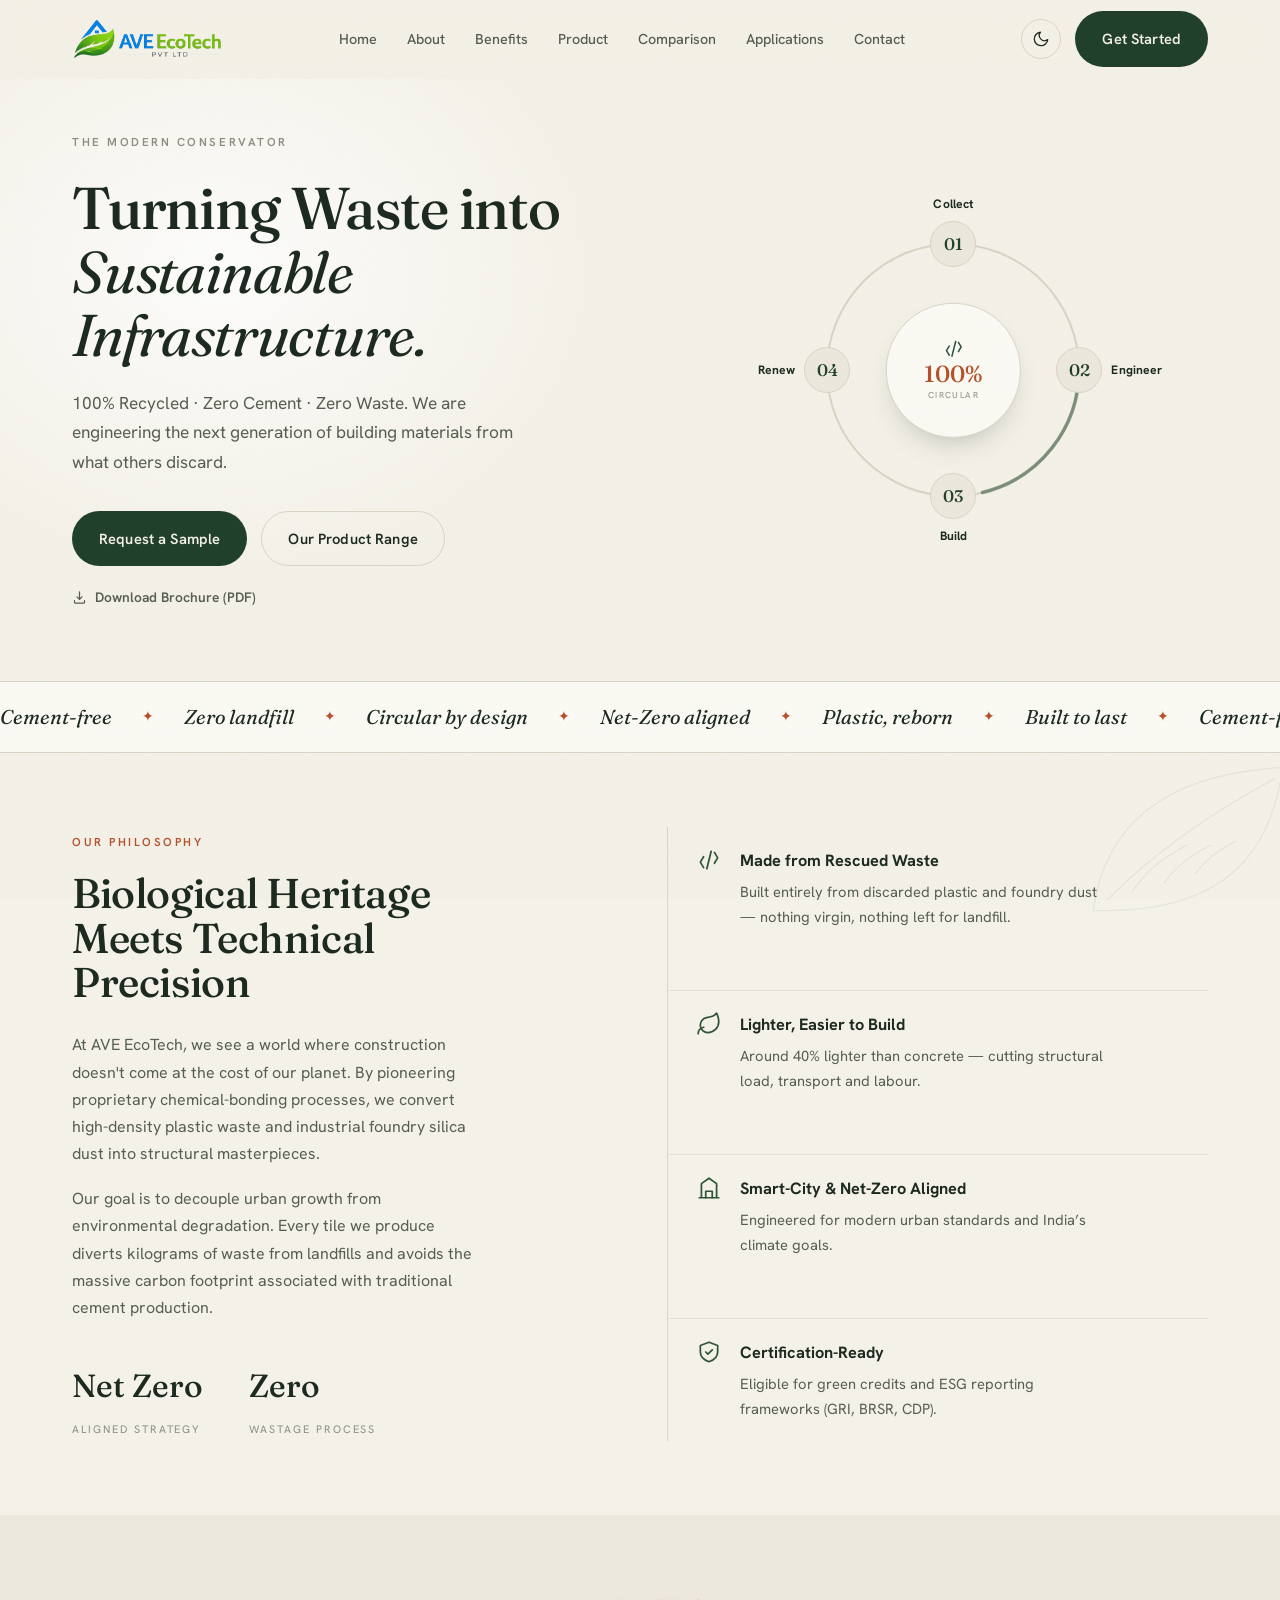
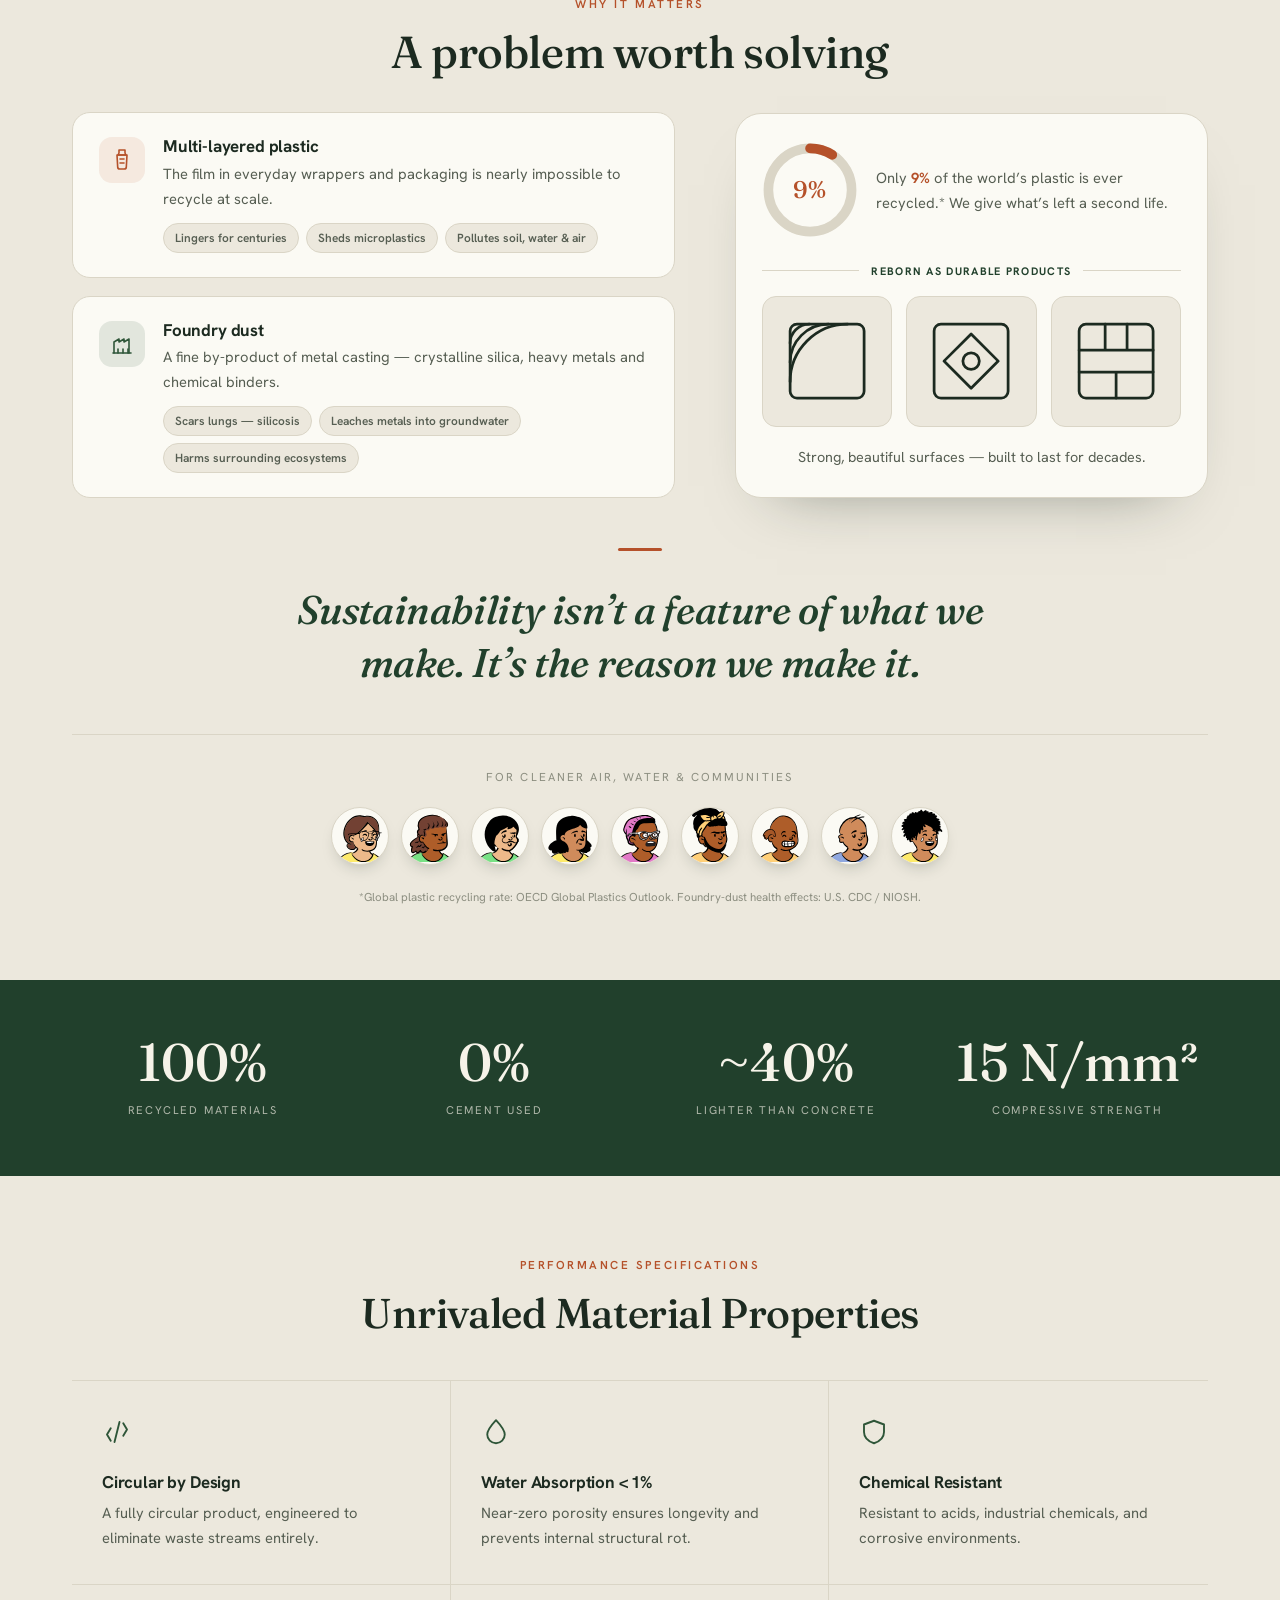
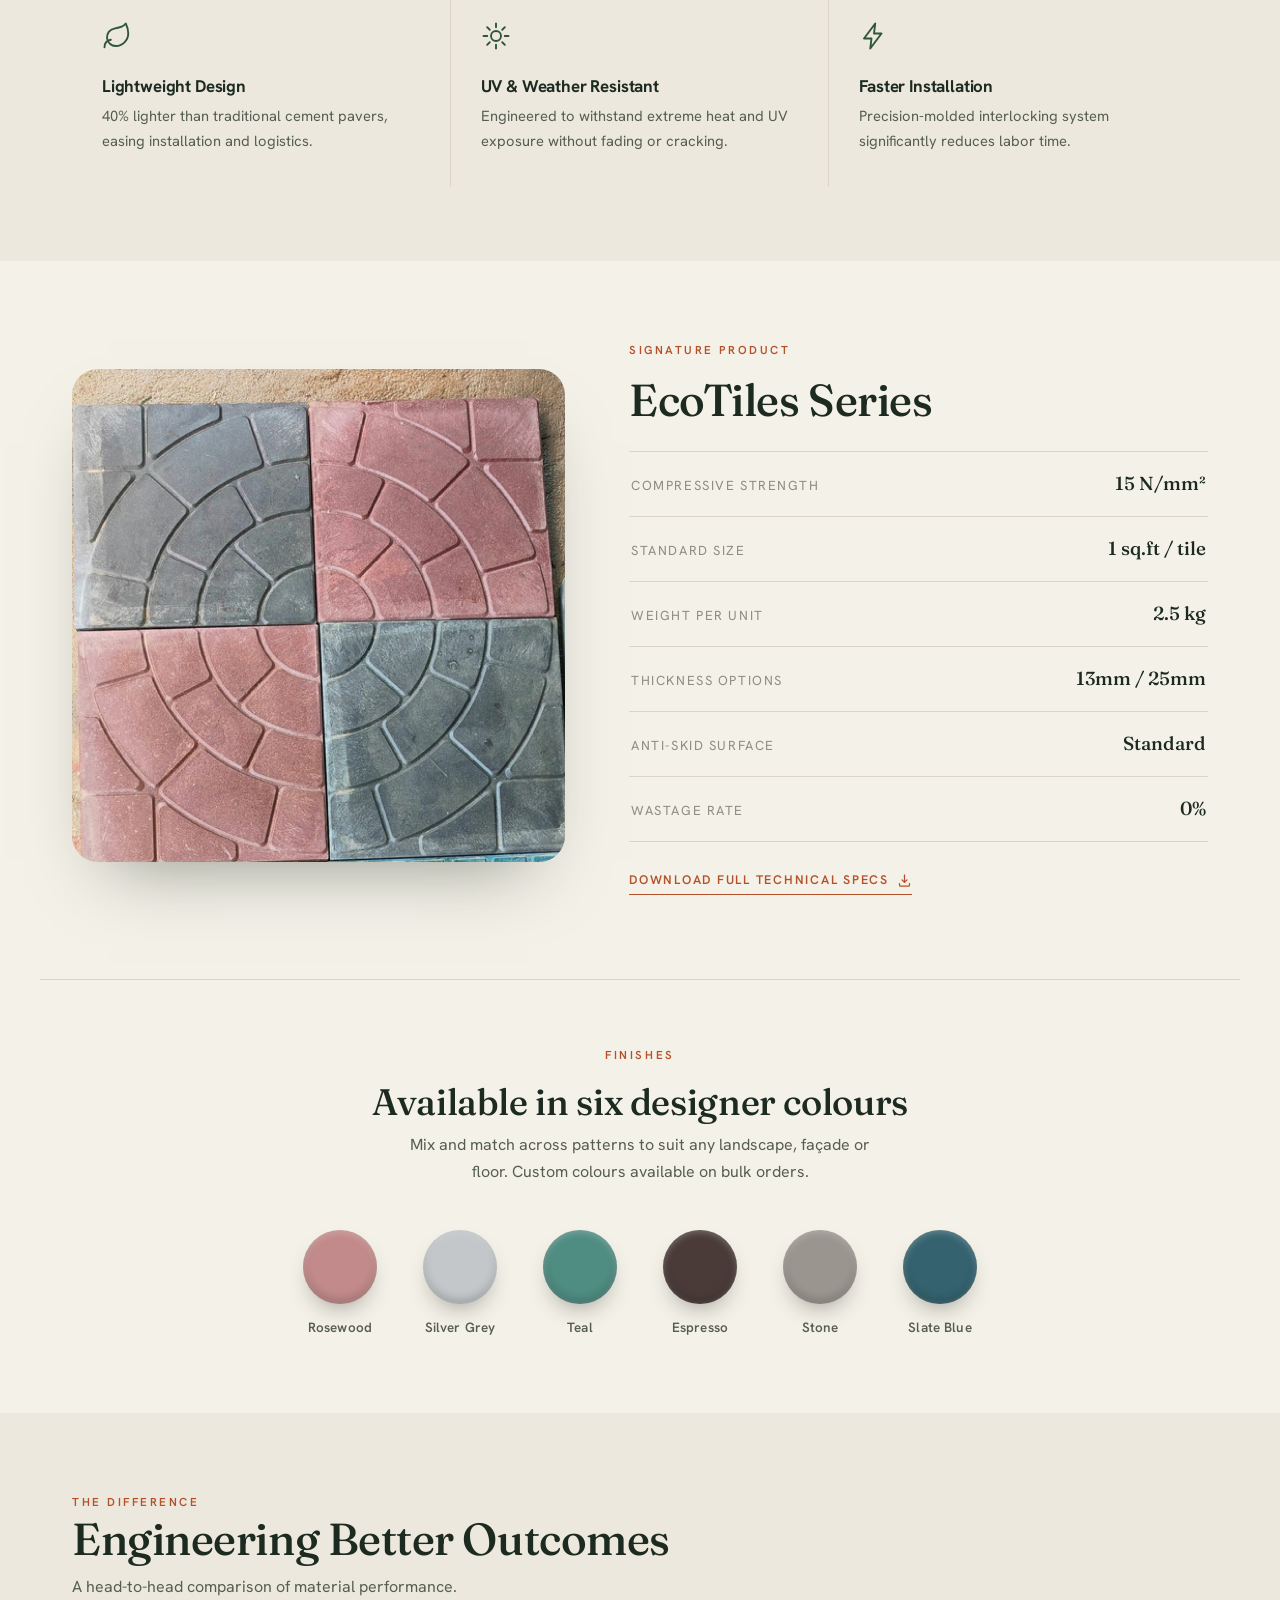
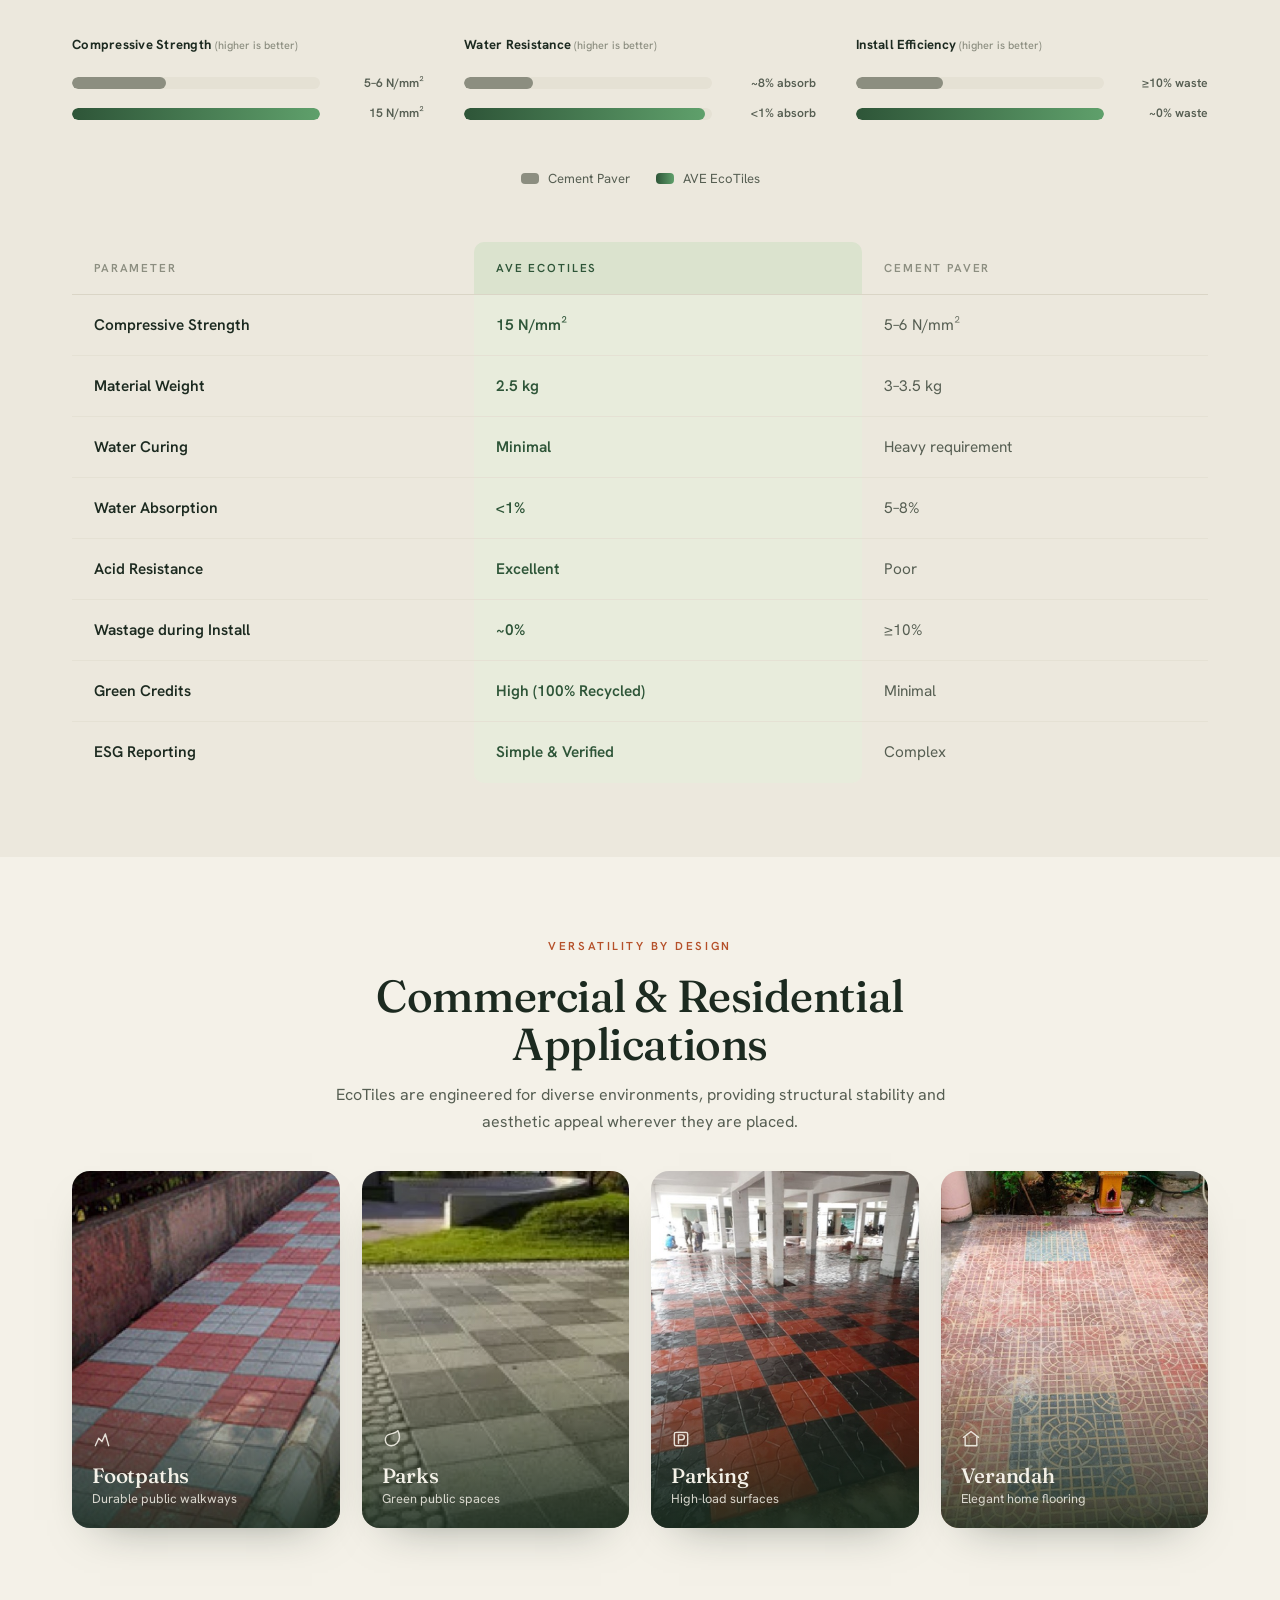
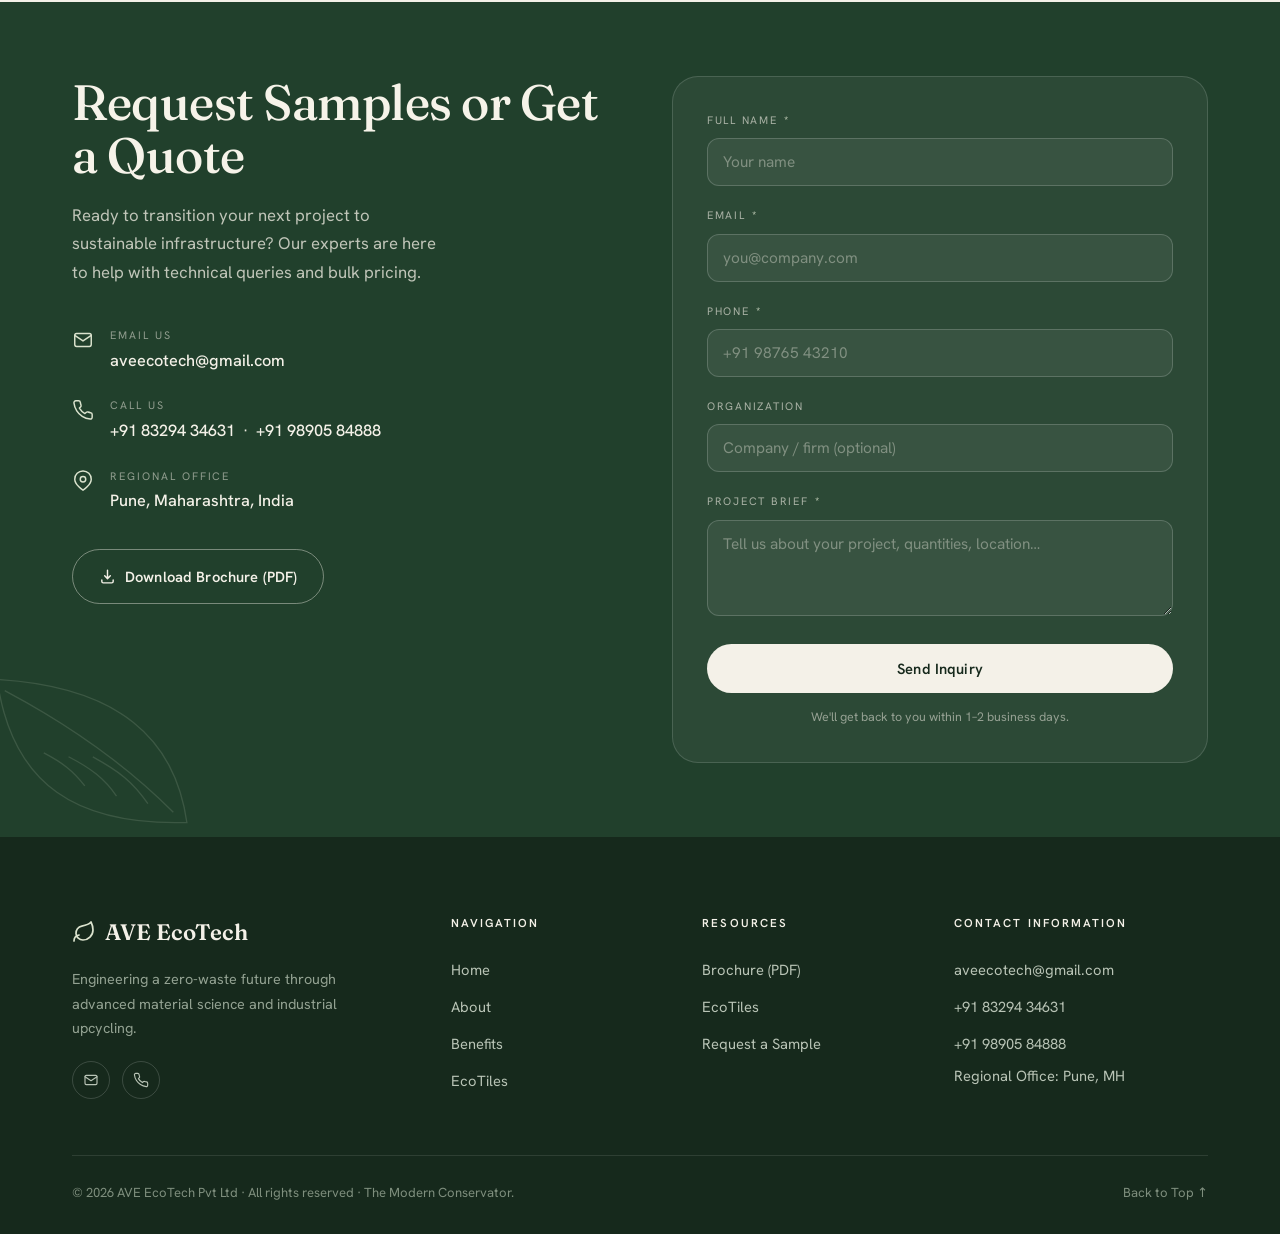
==== commit 1620e0c5: "Comparison table: put EcoTiles column first On narrow screens the table scrolls horizontally and the" ====
--- a/index.html
+++ b/index.html
@@ -393,17 +393,17 @@
     <div class="table-scroll reveal">
       <table class="ctable">
         <thead>
-          <tr><th>Parameter</th><th>Cement Paver</th><th class="us">EcoTiles</th></tr>
+          <tr><th>Parameter</th><th class="us">AVE EcoTiles</th><th>Cement Paver</th></tr>
         </thead>
         <tbody>
-          <tr><td class="param">Compressive Strength</td><td class="them">5–6 N/mm²</td><td class="us">15 N/mm²</td></tr>
-          <tr><td class="param">Material Weight</td><td class="them">3–3.5 kg</td><td class="us">2.5 kg</td></tr>
-          <tr><td class="param">Water Curing</td><td class="them">Heavy requirement</td><td class="us">Minimal</td></tr>
-          <tr><td class="param">Water Absorption</td><td class="them">5–8%</td><td class="us">&lt;1%</td></tr>
-          <tr><td class="param">Acid Resistance</td><td class="them">Poor</td><td class="us">Excellent</td></tr>
-          <tr><td class="param">Wastage during Install</td><td class="them">≥10%</td><td class="us">~0%</td></tr>
-          <tr><td class="param">Green Credits</td><td class="them">Minimal</td><td class="us">High (100% Recycled)</td></tr>
-          <tr><td class="param">ESG Reporting</td><td class="them">Complex</td><td class="us">Simple &amp; Verified</td></tr>
+          <tr><td class="param">Compressive Strength</td><td class="us">15 N/mm²</td><td class="them">5–6 N/mm²</td></tr>
+          <tr><td class="param">Material Weight</td><td class="us">2.5 kg</td><td class="them">3–3.5 kg</td></tr>
+          <tr><td class="param">Water Curing</td><td class="us">Minimal</td><td class="them">Heavy requirement</td></tr>
+          <tr><td class="param">Water Absorption</td><td class="us">&lt;1%</td><td class="them">5–8%</td></tr>
+          <tr><td class="param">Acid Resistance</td><td class="us">Excellent</td><td class="them">Poor</td></tr>
+          <tr><td class="param">Wastage during Install</td><td class="us">~0%</td><td class="them">≥10%</td></tr>
+          <tr><td class="param">Green Credits</td><td class="us">High (100% Recycled)</td><td class="them">Minimal</td></tr>
+          <tr><td class="param">ESG Reporting</td><td class="us">Simple &amp; Verified</td><td class="them">Complex</td></tr>
         </tbody>
       </table>
     </div>
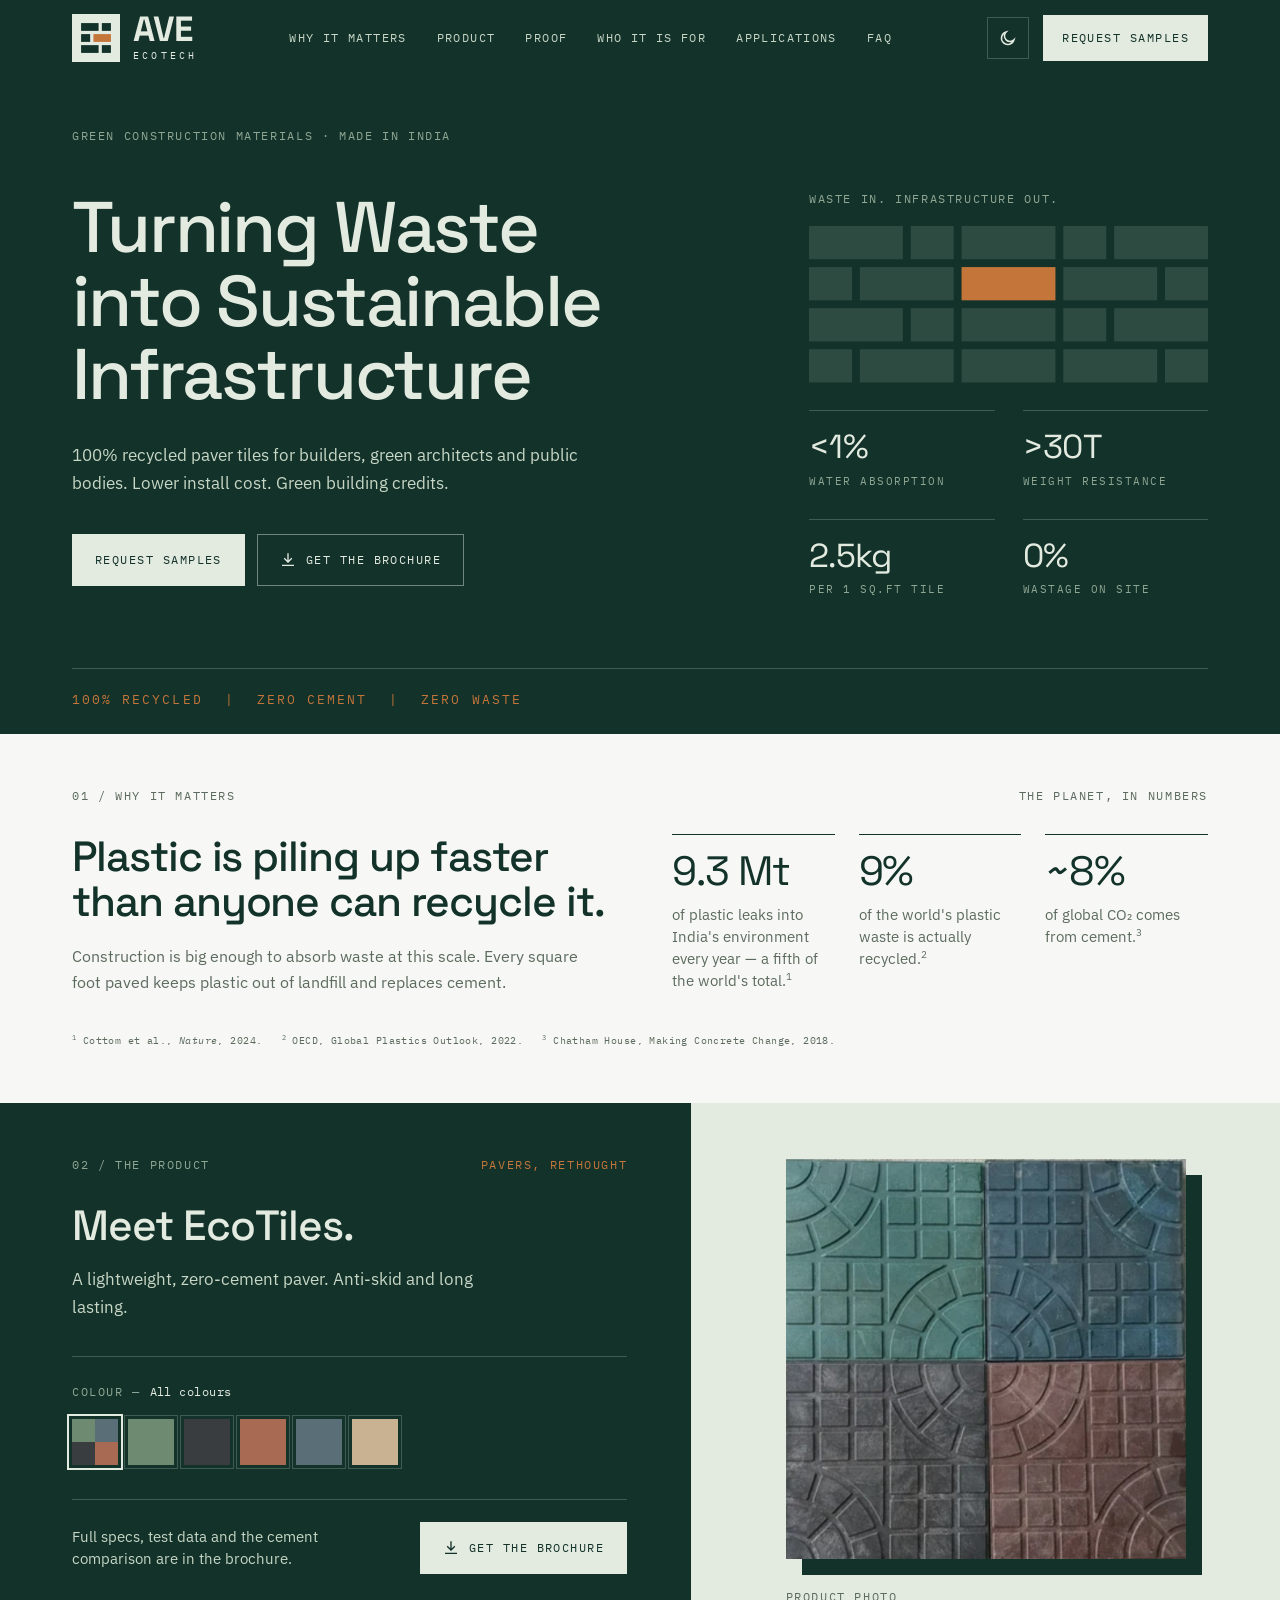
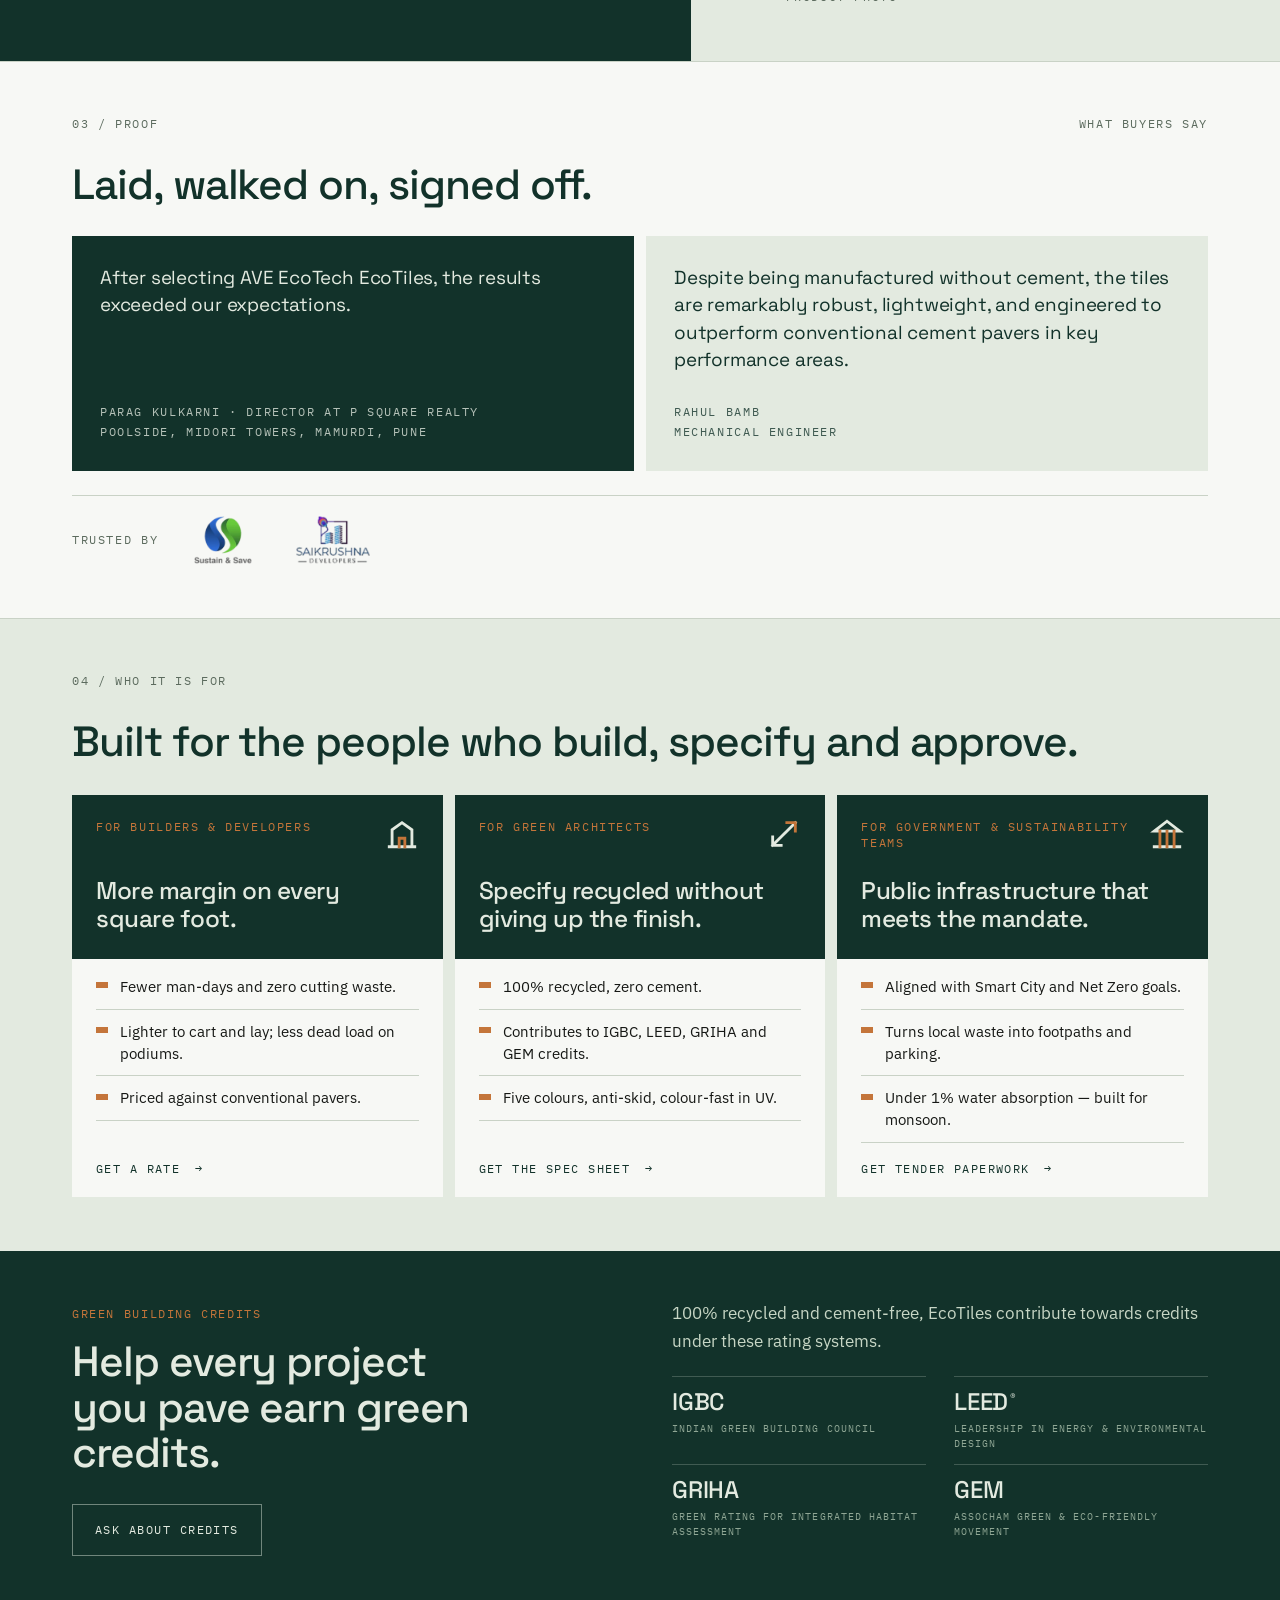
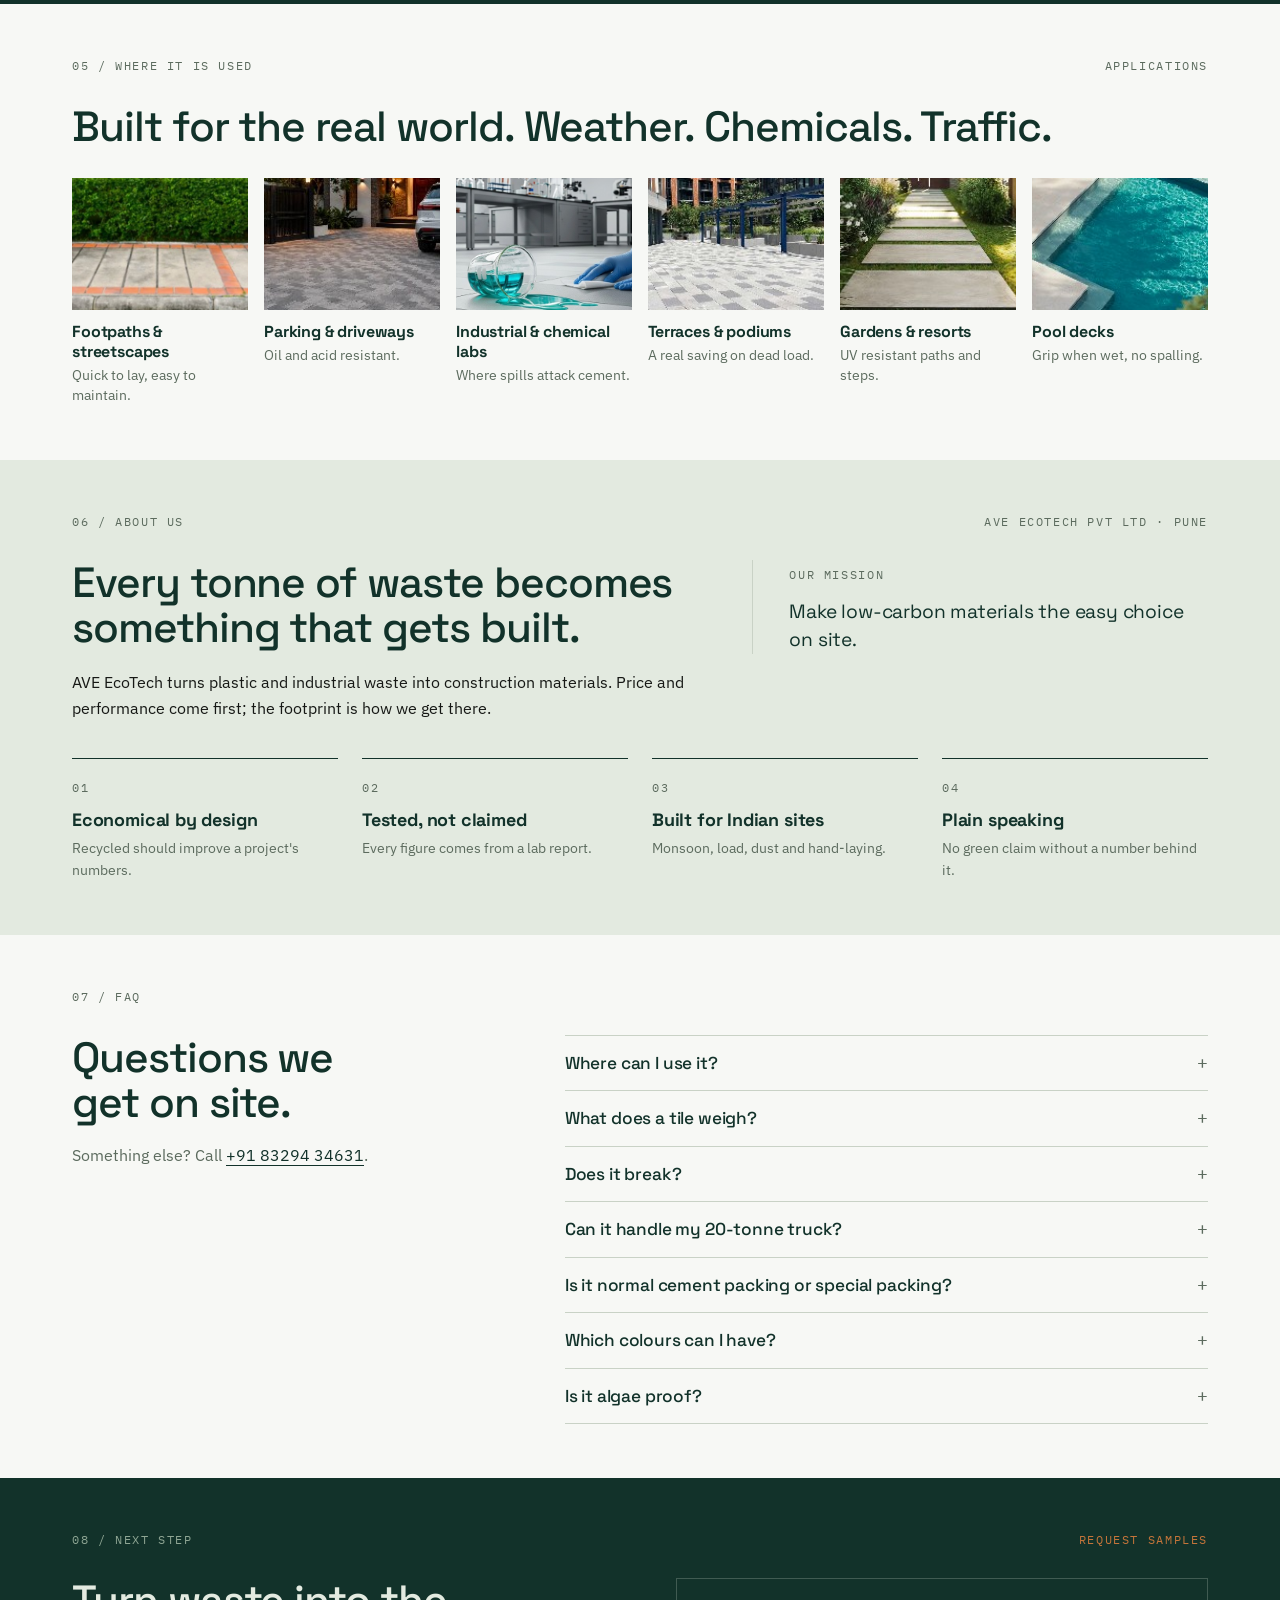
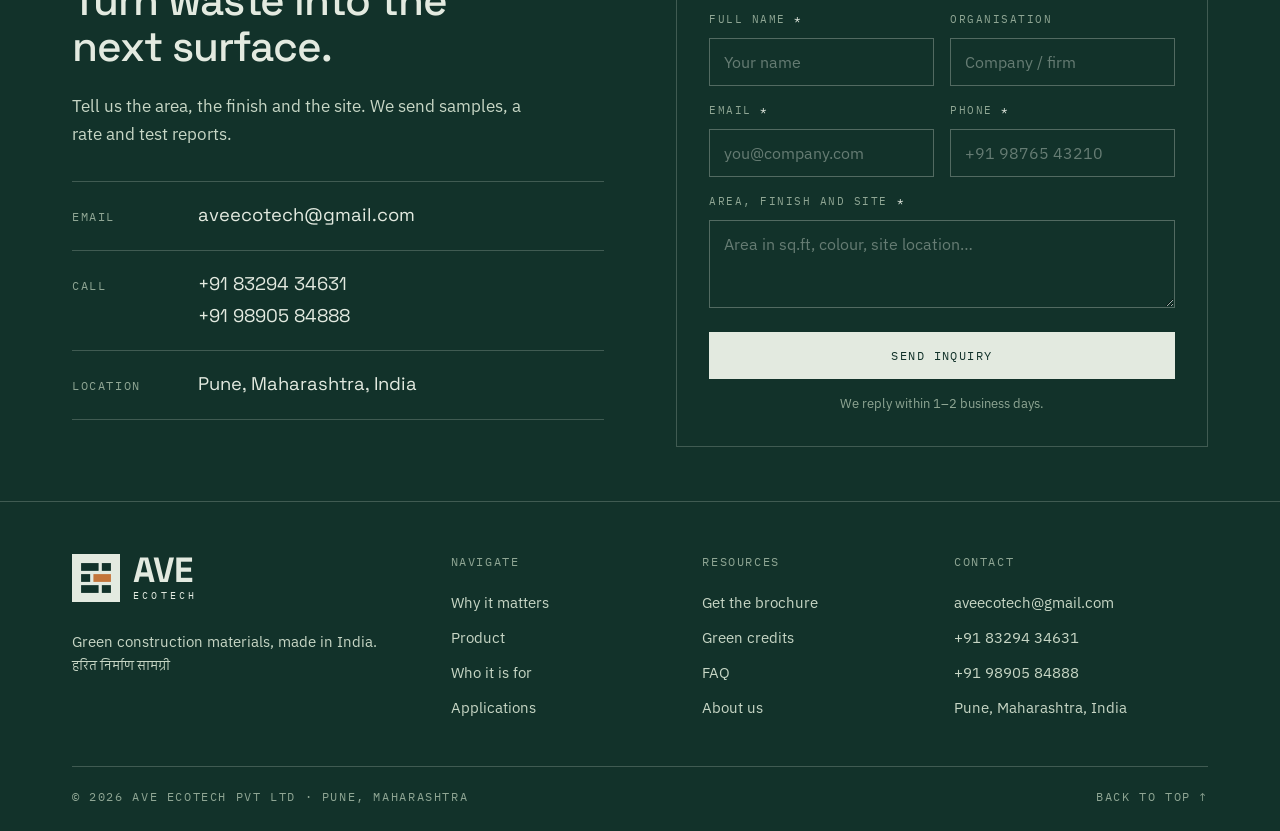
==== commit deb513f7: "Rebuild site to the 2026 brand book and brochure; retarget at buyers Identity (Brand Guidelines, edi" ====
--- a/index.html
+++ b/index.html
@@ -5,29 +5,30 @@
 <meta name="viewport" content="width=device-width, initial-scale=1.0" />
 <script>(function(){try{var t=localStorage.getItem('theme');if(!t){t=window.matchMedia&&window.matchMedia('(prefers-color-scheme: dark)').matches?'dark':'light';}document.documentElement.setAttribute('data-theme',t);}catch(e){}})();</script>
 <title>AVE EcoTech — Turning Waste into Sustainable Infrastructure</title>
-<meta name="description" content="AVE EcoTech Pvt Ltd engineers high-performance, 100% recycled construction materials from plastic and industrial waste. Zero cement. Zero waste. Meet EcoTiles — recycled paver tiles." />
-<meta name="keywords" content="EcoTiles, recycled pavers, eco-friendly construction materials, sustainable infrastructure, zero cement, recycled plastic tiles, green building materials, AVE EcoTech, paver tiles India, Pune" />
+<meta name="description" content="AVE EcoTech makes EcoTiles — 100% recycled, zero-cement paver tiles for builders, green architects and public bodies. Lower install cost, zero cutting waste, and a contribution towards IGBC, LEED and GRIHA credits. Pune, India." />
+<meta name="keywords" content="EcoTiles, recycled pavers, paver tiles, green construction materials, zero cement, recycled plastic tiles, IGBC, LEED, GRIHA, AVE EcoTech, Pune, Maharashtra" />
 <meta name="author" content="AVE EcoTech Pvt Ltd" />
 <meta name="robots" content="index, follow" />
-<meta name="theme-color" content="#F4F1E8" media="(prefers-color-scheme: light)" />
-<meta name="theme-color" content="#14160F" media="(prefers-color-scheme: dark)" />
+<meta name="theme-color" content="#12322A" />
 <link rel="canonical" href="https://antirex.github.io/AVE-Ecotech-QR-Card/" />
 
 <!-- Open Graph -->
 <meta property="og:title" content="AVE EcoTech — Turning Waste into Sustainable Infrastructure" />
-<meta property="og:description" content="100% Recycled · Zero Cement · Zero Waste. High-performance EcoTiles engineered from plastic and industrial waste." />
+<meta property="og:description" content="100% recycled · Zero cement · Zero waste. Paver tiles that cut install cost and help projects earn green building credits." />
 <meta property="og:type" content="website" />
 <meta property="og:url" content="https://antirex.github.io/AVE-Ecotech-QR-Card/" />
 <meta property="og:site_name" content="AVE EcoTech" />
-<meta property="og:image" content="https://antirex.github.io/AVE-Ecotech-QR-Card/images/hero-nature.jpg" />
-<meta property="og:image:alt" content="AVE EcoTech — sustainable construction materials" />
+<meta property="og:image" content="https://antirex.github.io/AVE-Ecotech-QR-Card/images/og-image.jpg" />
+<meta property="og:image:width" content="1200" />
+<meta property="og:image:height" content="630" />
+<meta property="og:image:alt" content="AVE EcoTech logo" />
 <meta property="og:locale" content="en_IN" />
 
 <!-- Twitter -->
 <meta name="twitter:card" content="summary_large_image" />
-<meta name="twitter:title" content="AVE EcoTech — The Modern Conservator" />
-<meta name="twitter:description" content="Turning waste into sustainable infrastructure. 100% Recycled · Zero Cement · Zero Waste." />
-<meta name="twitter:image" content="https://antirex.github.io/AVE-Ecotech-QR-Card/images/hero-nature.jpg" />
+<meta name="twitter:title" content="AVE EcoTech — Turning Waste into Sustainable Infrastructure" />
+<meta name="twitter:description" content="100% recycled · Zero cement · Zero waste. Green construction materials, made in India." />
+<meta name="twitter:image" content="https://antirex.github.io/AVE-Ecotech-QR-Card/images/og-image.jpg" />
 
 <!-- Structured data -->
 <script type="application/ld+json">
@@ -36,8 +37,8 @@
   "@type": "Organization",
   "name": "AVE EcoTech Pvt Ltd",
   "url": "https://antirex.github.io/AVE-Ecotech-QR-Card/",
-  "logo": "https://antirex.github.io/AVE-Ecotech-QR-Card/images/logo-mark.png",
-  "description": "AVE EcoTech converts plastic and industrial waste into high-performance, 100% recycled construction materials (EcoTiles).",
+  "logo": "https://antirex.github.io/AVE-Ecotech-QR-Card/favicon.png",
+  "description": "AVE EcoTech turns plastic and industrial waste into high-performance construction materials.",
   "email": "aveecotech@gmail.com",
   "telephone": ["+91-83294-34631", "+91-98905-84888"],
   "address": { "@type": "PostalAddress", "addressLocality": "Pune", "addressRegion": "MH", "addressCountry": "IN" },
@@ -48,499 +49,527 @@
       "@type": "Product",
       "name": "EcoTiles",
       "category": "Recycled paver tiles",
-      "description": "100% recycled paver tiles — 15 N/mm² compressive strength, <1% water absorption, ~40% lighter than concrete, anti-skid and fire-tested.",
-      "material": "Recycled plastic and foundry silica dust",
+      "description": "100% recycled, zero-cement paver tiles. 2.5 kg per 1 sq.ft tile, 25 mm thick, under 1% water absorption, designed to handle 30+ tonnes of weight.",
+      "material": "100% recycled plastic and industrial waste",
       "brand": { "@type": "Brand", "name": "AVE EcoTech" }
     }
   }
 }
 </script>
-
+<script type="application/ld+json">
+{
+  "@context": "https://schema.org",
+  "@type": "FAQPage",
+  "mainEntity": [
+    {
+      "@type": "Question",
+      "name": "Where can I use it?",
+      "acceptedAnswer": {
+        "@type": "Answer",
+        "text": "Footpaths, parking and driveways, terraces and podiums, gardens, pool decks, and industrial or lab floors."
+      }
+    },
+    {
+      "@type": "Question",
+      "name": "What does a tile weigh?",
+      "acceptedAnswer": {
+        "@type": "Answer",
+        "text": "2.5 kg per tile. Each tile covers 1 sq.ft and is 25 mm thick — about 40% lighter than a cement paver."
+      }
+    },
+    {
+      "@type": "Question",
+      "name": "Does it break?",
+      "acceptedAnswer": {
+        "@type": "Answer",
+        "text": "It is designed to handle 20 tonnes and does not spall like cement. Ask for a sample and test it yourself."
+      }
+    },
+    {
+      "@type": "Question",
+      "name": "Can it handle my 20-tonne truck?",
+      "acceptedAnswer": {
+        "@type": "Answer",
+        "text": "Yes. EcoTiles are designed to handle 20 tonnes on a properly prepared base."
+      }
+    },
+    {
+      "@type": "Question",
+      "name": "Is it normal cement packing or special packing?",
+      "acceptedAnswer": {
+        "@type": "Answer",
+        "text": "EcoTiles are hand-laid by a regular paving crew, with minimal water curing and no cutting. Tell us your base and we will share the laying guide."
+      }
+    },
+    {
+      "@type": "Question",
+      "name": "Which colours can I have?",
+      "acceptedAnswer": {
+        "@type": "Answer",
+        "text": "Five standard colours: green, charcoal, terracotta, slate blue and sand. Custom colours are available on bulk orders."
+      }
+    },
+    {
+      "@type": "Question",
+      "name": "Is it algae proof?",
+      "acceptedAnswer": {
+        "@type": "Answer",
+        "text": "Yes. Tests show 0% algae formation, and the tile absorbs under 1% water. Reports on request."
+      }
+    }
+  ]
+}
+</script>
+
+<link rel="icon" type="image/svg+xml" href="images/monogram.svg" />
 <link rel="icon" type="image/png" sizes="32x32" href="favicon-32.png" />
 <link rel="icon" type="image/png" sizes="256x256" href="favicon.png" />
 <link rel="apple-touch-icon" href="apple-touch-icon.png" />
 
 <link rel="preconnect" href="https://fonts.googleapis.com" />
 <link rel="preconnect" href="https://fonts.gstatic.com" crossorigin />
-<link href="https://fonts.googleapis.com/css2?family=Fraunces:ital,opsz,wght@0,9..144,400;0,9..144,500;0,9..144,600;0,9..144,700;1,9..144,400;1,9..144,500;1,9..144,600&family=Hanken+Grotesk:wght@400;500;600;700;800&display=swap" rel="stylesheet" />
+<link href="https://fonts.googleapis.com/css2?family=IBM+Plex+Mono&family=IBM+Plex+Sans:wght@400;600&family=IBM+Plex+Sans+Devanagari&family=Space+Grotesk:wght@400;500;700&display=swap" rel="stylesheet" />
 
 <link rel="stylesheet" href="styles.css" />
+<noscript><style>.loader{display:none}.reveal,.who-card{opacity:1!important;transform:none!important}</style></noscript>
 </head>
 <body>
 <a id="top"></a>
 
 <!-- ===== INTRO LOADER ===== -->
 <div class="loader" id="loader" aria-hidden="true">
-  <div class="loader-inner">
-    <svg class="loader-leaf" viewBox="0 0 24 24" fill="none" stroke="currentColor" stroke-width="1.4" stroke-linecap="round" stroke-linejoin="round"><path d="M11 20A7 7 0 0 1 9.8 6.1C15.5 5 17 4.48 19 2c1 2 2 4.18 2 8 0 5.5-4.78 10-10 10z"/><path d="M2 21c0-3 1.85-5.36 5.08-6"/></svg>
-    <span class="loader-word">AVE EcoTech</span>
-  </div>
+  <svg class="loader-mark" viewBox="0 0 74 74">
+        <rect class="m-ground" width="74" height="74"/>
+        <rect class="m-brick" x="14" y="14" width="27" height="12"/><rect class="m-brick" x="46" y="14" width="14" height="12"/>
+        <rect class="m-brick" x="14" y="31" width="14" height="12"/><rect class="m-clay" x="33" y="31" width="27" height="12"/>
+        <rect class="m-brick" x="14" y="48" width="27" height="12"/><rect class="m-brick" x="46" y="48" width="14" height="12"/>
+  </svg>
 </div>
 
 <!-- ===== NAV ===== -->
 <header id="header">
   <div class="wrap nav">
     <a href="#top" class="brand" aria-label="AVE EcoTech home">
-      <img src="images/logo-mark.png" alt="AVE EcoTech Pvt Ltd" class="brand-logo" />
+      <svg class="brand-mark" viewBox="0 0 74 74" aria-hidden="true">
+        <rect class="m-ground" width="74" height="74"/>
+        <rect class="m-brick" x="14" y="14" width="27" height="12"/><rect class="m-brick" x="46" y="14" width="14" height="12"/>
+        <rect class="m-brick" x="14" y="31" width="14" height="12"/><rect class="m-clay" x="33" y="31" width="27" height="12"/>
+        <rect class="m-brick" x="14" y="48" width="27" height="12"/><rect class="m-brick" x="46" y="48" width="14" height="12"/>
+      </svg>
+      <span class="brand-word"><b>AVE</b><span>ECOTECH</span></span>
     </a>
-    <nav class="nav-links" id="navLinks">
-      <a href="#top">Home</a>
-      <a href="#about">About</a>
-      <a href="#benefits">Benefits</a>
+    <nav class="nav-links" id="navLinks" aria-label="Primary">
+      <a href="#why">Why it matters</a>
       <a href="#product">Product</a>
-      <a href="#comparison">Comparison</a>
+      <a href="#proof">Proof</a>
+      <a href="#who">Who it is for</a>
       <a href="#applications">Applications</a>
-      <a href="#contact">Contact</a>
-      <a href="#contact" class="btn btn-fill menu-only">Get Started</a>
+      <a href="#faq">FAQ</a>
+      <a href="#contact" class="btn btn-sage menu-only">Request samples</a>
     </nav>
     <div class="nav-right">
       <button class="theme-toggle" id="themeToggle" aria-label="Toggle dark mode" title="Toggle light/dark">
-        <svg class="moon" viewBox="0 0 24 24" fill="none" stroke="currentColor" stroke-width="1.7" stroke-linecap="round" stroke-linejoin="round"><path d="M21 12.8A9 9 0 1 1 11.2 3a7 7 0 0 0 9.8 9.8z"/></svg>
-        <svg class="sun" viewBox="0 0 24 24" fill="none" stroke="currentColor" stroke-width="1.7" stroke-linecap="round" stroke-linejoin="round"><circle cx="12" cy="12" r="4"/><path d="M12 2v2M12 20v2M2 12h2M20 12h2M4.9 4.9l1.4 1.4M17.7 17.7l1.4 1.4M4.9 19.1l1.4-1.4M17.7 6.3l1.4-1.4"/></svg>
+        <svg class="ico moon" viewBox="0 0 24 24"><path d="M20 14.5A8.5 8.5 0 1 1 9.5 4a7 7 0 0 0 10.5 10.5z"/></svg>
+        <svg class="ico sun" viewBox="0 0 24 24"><circle cx="12" cy="12" r="4"/><path d="M12 2v3M12 19v3M2 12h3M19 12h3M5 5l2 2M17 17l2 2M5 19l2-2M17 7l2-2"/></svg>
       </button>
-      <a href="#contact" class="btn btn-fill">Get Started</a>
-      <button class="burger" id="burger" aria-label="Toggle menu"><span></span><span></span><span></span></button>
+      <a href="#contact" class="btn btn-sage">Request samples</a>
+      <button class="burger" id="burger" aria-label="Toggle menu" aria-expanded="false" aria-controls="navLinks"><span></span><span></span><span></span></button>
     </div>
   </div>
 </header>
 
 <!-- ===== HERO ===== -->
-<section class="hero">
-  <div class="wrap hero-grid grid-min">
-    <div>
-      <span class="eyebrow reveal" style="transition-delay:.05s">The Modern Conservator</span>
-      <h1 class="reveal" style="transition-delay:.12s">Turning Waste into <em>Sustainable Infrastructure.</em></h1>
-      <p class="lead reveal" style="transition-delay:.22s">100% Recycled · Zero Cement · Zero Waste. We are engineering the next generation of building materials from what others discard.</p>
-      <div class="hero-actions reveal" style="transition-delay:.32s">
-        <a href="#contact" class="btn btn-fill">Request a Sample</a>
-        <a href="#product" class="btn btn-outline">Our Product Range</a>
-      </div>
-      <a href="AVE-EcoTech-Deck.pdf" target="_blank" rel="noopener" class="hero-brochure reveal" style="transition-delay:.42s">
-        <svg viewBox="0 0 24 24" fill="none" stroke="currentColor" stroke-width="2" stroke-linecap="round" stroke-linejoin="round"><path d="M12 3v12m0 0l-4-4m4 4l4-4M4 17v2a2 2 0 0 0 2 2h12a2 2 0 0 0 2-2v-2"/></svg>
-        Download Brochure (PDF)
-      </a>
-    </div>
-    <div class="hero-media reveal" style="transition-delay:.2s">
-      <div class="cycle" role="img" aria-label="Circular economy loop: Collect, Engineer, Build, Renew — repeating.">
-        <svg class="cycle-ring" viewBox="0 0 300 300" aria-hidden="true">
-          <circle class="cycle-track" cx="150" cy="150" r="90"/>
-          <circle class="cycle-prog" cx="150" cy="150" r="90"/>
+<section class="hero on-forest">
+  <div class="wrap">
+    <span class="label reveal">Green construction materials · Made in India</span>
+    <div class="hero-grid grid-min">
+      <div>
+        <h1 class="reveal" style="transition-delay:.06s">Turning Waste into Sustainable Infrastructure</h1>
+        <p class="lead reveal" style="transition-delay:.14s">100% recycled paver tiles for builders, green architects and public bodies. Lower install cost. Green building credits.</p>
+        <div class="hero-actions reveal" style="transition-delay:.22s">
+          <a href="#contact" class="btn btn-sage">Request samples</a>
+          <a href="#contact" class="btn btn-ghost" data-brochure><svg class="ico" viewBox="0 0 24 24"><path d="M12 3v12M7 10l5 5 5-5M4 20h16"/></svg> Get the brochure</a>
+        </div>
+      </div>
+      <div class="hero-side">
+        <div class="bond-wrap reveal" style="transition-delay:.1s">
+          <span class="label">Waste in. Infrastructure out.</span>
+        <svg class="bond" viewBox="0 0 408 160" role="img" aria-label="Bricks being laid course by course, one of them in clay">
+          <rect class="brick" style="--i:15" x="0" y="0" width="96" height="34"/>
+          <rect class="brick" style="--i:16" x="104" y="0" width="44" height="34"/>
+          <rect class="brick" style="--i:17" x="156" y="0" width="96" height="34"/>
+          <rect class="brick" style="--i:18" x="260" y="0" width="44" height="34"/>
+          <rect class="brick" style="--i:19" x="312" y="0" width="96" height="34"/>
+          <rect class="brick" style="--i:10" x="0" y="42" width="44" height="34"/>
+          <rect class="brick" style="--i:11" x="52" y="42" width="96" height="34"/>
+          <rect class="brick is-clay" style="--i:12" x="156" y="42" width="96" height="34"/>
+          <rect class="brick" style="--i:13" x="260" y="42" width="96" height="34"/>
+          <rect class="brick" style="--i:14" x="364" y="42" width="44" height="34"/>
+          <rect class="brick" style="--i:5" x="0" y="84" width="96" height="34"/>
+          <rect class="brick" style="--i:6" x="104" y="84" width="44" height="34"/>
+          <rect class="brick" style="--i:7" x="156" y="84" width="96" height="34"/>
+          <rect class="brick" style="--i:8" x="260" y="84" width="44" height="34"/>
+          <rect class="brick" style="--i:9" x="312" y="84" width="96" height="34"/>
+          <rect class="brick" style="--i:0" x="0" y="126" width="44" height="34"/>
+          <rect class="brick" style="--i:1" x="52" y="126" width="96" height="34"/>
+          <rect class="brick" style="--i:2" x="156" y="126" width="96" height="34"/>
+          <rect class="brick" style="--i:3" x="260" y="126" width="96" height="34"/>
+          <rect class="brick" style="--i:4" x="364" y="126" width="44" height="34"/>
         </svg>
-        <div class="cycle-orbit"><span class="orbit-blob"></span></div>
-        <div class="cycle-core">
-          <svg viewBox="0 0 24 24" fill="none" stroke="currentColor" stroke-width="1.7" stroke-linecap="round" stroke-linejoin="round"><path d="M7 19l-3-5 3-5"/><path d="M17 5l3 5-3 5"/><path d="M14 4l-4 16"/></svg>
-          <b>100%</b><span>Circular</span>
-        </div>
-        <div class="cnode cn-top"><span class="cdot">01</span><span class="clabel">Collect</span></div>
-        <div class="cnode cn-right"><span class="cdot">02</span><span class="clabel">Engineer</span></div>
-        <div class="cnode cn-bottom"><span class="cdot">03</span><span class="clabel">Build</span></div>
-        <div class="cnode cn-left"><span class="cdot">04</span><span class="clabel">Renew</span></div>
-      </div>
-    </div>
-  </div>
-</section>
-
-<!-- ===== CLAIM RIBBON ===== -->
-<div class="ribbon" aria-hidden="true">
-  <div class="ribbon-track">
-    <span>Cement-free</span><span class="star">✦</span><span>Zero landfill</span><span class="star">✦</span><span>Circular by design</span><span class="star">✦</span><span>Net-Zero aligned</span><span class="star">✦</span><span>Plastic, reborn</span><span class="star">✦</span><span>Built to last</span><span class="star">✦</span>
-    <span>Cement-free</span><span class="star">✦</span><span>Zero landfill</span><span class="star">✦</span><span>Circular by design</span><span class="star">✦</span><span>Net-Zero aligned</span><span class="star">✦</span><span>Plastic, reborn</span><span class="star">✦</span><span>Built to last</span><span class="star">✦</span>
-  </div>
-</div>
+        </div>
+        <div class="spec-block reveal" style="transition-delay:.18s" aria-label="EcoTiles key figures">
+          <div class="spec"><b>&lt;1%</b><span>Water absorption</span></div>
+          <div class="spec"><b>&gt;30T</b><span>Weight resistance</span></div>
+          <div class="spec"><b>2.5kg</b><span>Per 1 sq.ft tile</span></div>
+          <div class="spec"><b>0%</b><span>Wastage on site</span></div>
+        </div>
+      </div>
+    </div>
+    <div class="hero-claims reveal" style="transition-delay:.3s">
+      <span>100% recycled</span><i>|</i><span>Zero cement</span><i>|</i><span>Zero waste</span>
+    </div>
+  </div>
+</section>
+
+<!-- ===== WHY IT MATTERS ===== -->
+<section class="planet" id="why">
+  <div class="wrap">
+    <div class="sec-label reveal"><span class="label">01 / Why it matters</span><span class="label">The planet, in numbers</span></div>
+    <div class="planet-grid grid-min">
+      <div class="reveal">
+        <h2>Plastic is piling up faster than anyone can recycle it.</h2>
+        <p class="soft">Construction is big enough to absorb waste at this scale. Every square foot paved keeps plastic out of landfill and replaces cement.</p>
+      </div>
+      <div class="planet-stats reveal">
+        <div class="pstat"><b>9.3 Mt</b><p>of plastic leaks into India's environment every year — a fifth of the world's total.<sup>1</sup></p></div>
+        <div class="pstat"><b>9%</b><p>of the world's plastic waste is actually recycled.<sup>2</sup></p></div>
+        <div class="pstat"><b>~8%</b><p>of global CO₂ comes from cement.<sup>3</sup></p></div>
+      </div>
+    </div>
+    <p class="sources reveal"><sup>1</sup> Cottom et al., <i>Nature</i>, 2024. &nbsp; <sup>2</sup> OECD, Global Plastics Outlook, 2022. &nbsp; <sup>3</sup> Chatham House, Making Concrete Change, 2018.</p>
+  </div>
+</section>
+
+<!-- ===== THE PRODUCT ===== -->
+<section class="product" id="product">
+  <div class="product-info on-forest">
+    <div class="sec-label reveal"><span class="label">02 / The product</span><span class="label clay">Pavers, rethought</span></div>
+    <h2 class="reveal">Meet EcoTiles.</h2>
+    <p class="lead reveal">A lightweight, zero-cement paver. Anti-skid and long lasting.</p>
+    <div class="picker reveal">
+      <span class="label">Colour — <span class="nc" id="colourName">All colours</span></span>
+      <div class="swatches" role="radiogroup" aria-label="Choose a tile colour">
+        <button type="button" class="swatch is-all is-on" role="radio" aria-checked="true" data-name="All colours" data-img="images/ecotiles.jpg" data-note="Product photo" aria-label="All colours"></button>
+        <button type="button" class="swatch" role="radio" aria-checked="false" style="--c:#6E8B72" data-name="Green" data-img="images/tile-green.jpg" data-note="Product photo" aria-label="Green"></button>
+        <button type="button" class="swatch" role="radio" aria-checked="false" style="--c:#3A3D3F" data-name="Charcoal" data-img="images/tile-charcoal.jpg" data-note="Product photo" aria-label="Charcoal"></button>
+        <button type="button" class="swatch" role="radio" aria-checked="false" style="--c:#A96A54" data-name="Terracotta" data-img="images/tile-terracotta.jpg" data-note="Product photo" aria-label="Terracotta"></button>
+        <button type="button" class="swatch" role="radio" aria-checked="false" style="--c:#5A6E78" data-name="Slate blue" data-img="images/tile-slate-blue.jpg" data-note="Product photo" aria-label="Slate blue"></button>
+        <button type="button" class="swatch" role="radio" aria-checked="false" style="--c:#C9B292" data-name="Sand" data-img="images/tile-sand.jpg" data-note="Colour preview" aria-label="Sand"></button>
+      </div>
+    </div>
+    <div class="product-cta reveal">
+      <p>Full specs, test data and the cement comparison are in the brochure.</p>
+      <a href="#contact" class="btn btn-sage" data-brochure><svg class="ico" viewBox="0 0 24 24"><path d="M12 3v12M7 10l5 5 5-5M4 20h16"/></svg> Get the brochure</a>
+    </div>
+  </div>
+  <div class="product-media">
+    <figure class="reveal">
+      <img id="tileImg" src="images/ecotiles.jpg" alt="EcoTiles — All colours" width="640" height="640" />
+      <figcaption class="label" id="tileNote">Product photo</figcaption>
+    </figure>
+  </div>
+</section>
+
+<!-- ===== PROOF ===== -->
+<section class="proof" id="proof">
+  <div class="wrap">
+    <div class="sec-label reveal"><span class="label">03 / Proof</span><span class="label">What buyers say</span></div>
+    <h2 class="reveal">Laid, walked on, signed off.</h2>
+    <div class="quotes grid-min reveal">
+      <figure class="quote is-forest">
+        <blockquote>After selecting AVE EcoTech EcoTiles, the results exceeded our expectations.</blockquote>
+        <figcaption><span>Parag Kulkarni · Director at P Square Realty</span><span>Poolside, Midori Towers, Mamurdi, Pune</span></figcaption>
+      </figure>
+      <figure class="quote">
+        <blockquote>Despite being manufactured without cement, the tiles are remarkably robust, lightweight, and engineered to outperform conventional cement pavers in key performance areas.</blockquote>
+        <figcaption><span>Rahul Bamb</span><span>Mechanical Engineer</span></figcaption>
+      </figure>
+    </div>
+    <div class="proof-row grid-min reveal">
+      <div class="proof-item">
+        <span class="label">Trusted by</span>
+        <div class="trusted-logos">
+          <span class="partner"><img src="images/partners/sustain-and-save.png" alt="Sustain &amp; Save" loading="lazy" /></span>
+          <span class="partner"><img src="images/partners/saikrushna-developers.png" alt="Saikrushna Developers" loading="lazy" /></span>
+        </div>
+      </div>
+    </div>
+
+    <!-- PEOPLE BEHIND THE BRAND — waiting on names, photos and specialities for the three founders.
+         To enable: add photos to images/team/, fill in the three cards and remove this comment wrapper.
+    <div class="team">
+      <span class="label">The people behind the brand</span>
+      <div class="team-grid grid-min">
+        <article class="member"><img src="images/team/NAME-1.jpg" alt="NAME 1" loading="lazy" /><h3>NAME 1</h3><span class="label">ROLE</span><p>What they do at AVE EcoTech and what they are known for.</p></article>
+        <article class="member"><img src="images/team/NAME-2.jpg" alt="NAME 2" loading="lazy" /><h3>NAME 2</h3><span class="label">ROLE</span><p>What they do at AVE EcoTech and what they are known for.</p></article>
+        <article class="member"><img src="images/team/NAME-3.jpg" alt="NAME 3" loading="lazy" /><h3>NAME 3</h3><span class="label">ROLE</span><p>What they do at AVE EcoTech and what they are known for.</p></article>
+      </div>
+    </div>
+    -->
+  </div>
+</section>
+
+<!-- ===== WHO IT IS FOR ===== -->
+<section class="who" id="who">
+  <div class="wrap">
+    <div class="sec-label reveal"><span class="label">04 / Who it is for</span></div>
+    <h2 class="reveal">Built for the people who build, specify and approve.</h2>
+    <div class="who-grid grid-min reveal">
+      <article class="who-card">
+        <header class="who-head on-forest">
+          <div class="who-top"><span class="label clay">For builders &amp; developers</span><svg class="ico" viewBox="0 0 24 24" aria-hidden="true"><path d="M3 21h18M5 21V9l7-5 7 5v12"/><path class="a" d="M10 21v-6h4v6"/></svg></div>
+          <h3>More margin on every square foot.</h3>
+        </header>
+        <div class="who-body">
+          <ul>
+            <li>Fewer man-days and zero cutting waste.</li>
+            <li>Lighter to cart and lay; less dead load on podiums.</li>
+            <li>Priced against conventional pavers.</li>
+          </ul>
+          <a class="who-cta" href="#contact">Get a rate <span aria-hidden="true">→</span></a>
+        </div>
+      </article>
+      <article class="who-card">
+        <header class="who-head on-forest">
+          <div class="who-top"><span class="label clay">For green architects</span><svg class="ico" viewBox="0 0 24 24" aria-hidden="true"><path d="M4 20L20 4M4 20v-6M4 20h6"/><path class="a" d="M14 4h6v6"/></svg></div>
+          <h3>Specify recycled without giving up the finish.</h3>
+        </header>
+        <div class="who-body">
+          <ul>
+            <li>100% recycled, zero cement.</li>
+            <li>Contributes to IGBC, LEED, GRIHA and GEM credits.</li>
+            <li>Five colours, anti-skid, colour-fast in UV.</li>
+          </ul>
+          <a class="who-cta" href="#contact" data-brochure>Get the spec sheet <span aria-hidden="true">→</span></a>
+        </div>
+      </article>
+      <article class="who-card">
+        <header class="who-head on-forest">
+          <div class="who-top"><span class="label clay">For government &amp; sustainability teams</span><svg class="ico" viewBox="0 0 24 24" aria-hidden="true"><path d="M3 21h18M4 10h16M12 3l9 7H3z"/><path class="a" d="M7 10v11M12 10v11M17 10v11"/></svg></div>
+          <h3>Public infrastructure that meets the mandate.</h3>
+        </header>
+        <div class="who-body">
+          <ul>
+            <li>Aligned with Smart City and Net Zero goals.</li>
+            <li>Turns local waste into footpaths and parking.</li>
+            <li>Under 1% water absorption — built for monsoon.</li>
+          </ul>
+          <a class="who-cta" href="#contact">Get tender paperwork <span aria-hidden="true">→</span></a>
+        </div>
+      </article>
+    </div>
+  </div>
+</section>
+
+<!-- ===== GREEN CREDITS ===== -->
+<section class="credits on-forest" id="credits">
+  <div class="wrap credits-grid grid-min">
+    <div class="reveal">
+      <span class="label clay">Green building credits</span>
+      <h2>Help every project you pave earn green credits.</h2>
+      <a href="#contact" class="btn btn-ghost">Ask about credits</a>
+    </div>
+    <div class="reveal">
+      <p class="lead">100% recycled and cement-free, EcoTiles contribute towards credits under these rating systems.</p>
+      <div class="badges" aria-label="Rating systems">
+        <div class="badge"><b>IGBC</b><span>Indian Green Building Council</span></div>
+        <div class="badge"><b>LEED<sup>®</sup></b><span>Leadership in Energy &amp; Environmental Design</span></div>
+        <div class="badge"><b>GRIHA</b><span>Green Rating for Integrated Habitat Assessment</span></div>
+        <div class="badge"><b>GEM</b><span>ASSOCHAM Green &amp; Eco-friendly Movement</span></div>
+      </div>
+    </div>
+  </div>
+</section>
+
+<!-- ===== APPLICATIONS ===== -->
+<section class="apps" id="applications">
+  <div class="wrap">
+    <div class="sec-label reveal"><span class="label">05 / Where it is used</span><span class="label">Applications</span></div>
+    <h2 class="reveal">Built for the real world. Weather. Chemicals. Traffic.</h2>
+    <div class="apps-grid grid-min reveal">
+      <article class="app-card"><img src="images/app-footpath.jpg" alt="Paved footpath beside a hedge" width="704" height="276" loading="lazy" /><h3>Footpaths &amp; streetscapes</h3><p>Quick to lay, easy to maintain.</p></article>
+      <article class="app-card"><img src="images/app-parking.jpg" alt="Paved driveway with a parked car" width="322" height="126" loading="lazy" /><h3>Parking &amp; driveways</h3><p>Oil and acid resistant.</p></article>
+      <article class="app-card"><img src="images/app-labs.jpg" alt="Chemical spill being wiped from a laboratory floor" width="866" height="337" loading="lazy" /><h3>Industrial &amp; chemical labs</h3><p>Where spills attack cement.</p></article>
+      <article class="app-card"><img src="images/app-terraces.jpg" alt="Paved podium terrace outside a building" width="320" height="126" loading="lazy" /><h3>Terraces &amp; podiums</h3><p>A real saving on dead load.</p></article>
+      <article class="app-card"><img src="images/app-gardens.jpg" alt="Stepping-stone path through a planted garden" width="332" height="130" loading="lazy" /><h3>Gardens &amp; resorts</h3><p>UV resistant paths and steps.</p></article>
+      <article class="app-card"><img src="images/app-pool.jpg" alt="Paved deck around a swimming pool" width="320" height="126" loading="lazy" /><h3>Pool decks</h3><p>Grip when wet, no spalling.</p></article>
+    </div>
+  </div>
+</section>
 
 <!-- ===== ABOUT ===== -->
 <section class="about" id="about">
-  <svg class="leaf-accent" viewBox="0 0 200 200" fill="none" stroke="currentColor" stroke-width="1.1" aria-hidden="true"><path d="M30 170C30 100 70 50 170 30c0 90-50 130-140 140z"/><path d="M40 160C70 120 110 80 165 40"/><path d="M60 150c10-20 20-30 40-45M85 140c8-16 18-26 35-38M110 128c8-14 16-22 30-32"/></svg>
-  <div class="wrap about-grid grid-min">
-    <div class="reveal">
-      <span class="eyebrow accent">Our Philosophy</span>
-      <h2 style="margin-top:16px;">Biological Heritage Meets Technical Precision</h2>
-      <p>At AVE EcoTech, we see a world where construction doesn't come at the cost of our planet. By pioneering proprietary chemical-bonding processes, we convert high-density plastic waste and industrial foundry silica dust into structural masterpieces.</p>
-      <p>Our goal is to decouple urban growth from environmental degradation. Every tile we produce diverts kilograms of waste from landfills and avoids the massive carbon footprint associated with traditional cement production.</p>
-      <div class="about-stats">
-        <div class="st"><b>Net Zero</b><span>Aligned Strategy</span></div>
-        <div class="st"><b>Zero</b><span>Wastage Process</span></div>
-      </div>
-    </div>
-    <div class="about-list reveal">
-      <div class="about-item">
-        <svg class="ai-ico" viewBox="0 0 24 24" fill="none" stroke="currentColor" stroke-width="1.6" stroke-linecap="round" stroke-linejoin="round"><path d="M7 19l-3-5 3-5"/><path d="M17 5l3 5-3 5"/><path d="M14 4l-4 16"/></svg>
-        <div><h4>Made from Rescued Waste</h4><p>Built entirely from discarded plastic and foundry dust &mdash; nothing virgin, nothing left for landfill.</p></div>
-      </div>
-      <div class="about-item">
-        <svg class="ai-ico" viewBox="0 0 24 24" fill="none" stroke="currentColor" stroke-width="1.6" stroke-linecap="round" stroke-linejoin="round"><path d="M11 20A7 7 0 0 1 9.8 6.1C15.5 5 17 4.48 19 2c1 2 2 4.18 2 8 0 5.5-4.78 10-10 10z"/><path d="M2 21c0-3 1.85-5.36 5.08-6"/></svg>
-        <div><h4>Lighter, Easier to Build</h4><p>Around 40% lighter than concrete &mdash; cutting structural load, transport and labour.</p></div>
-      </div>
-      <div class="about-item">
-        <svg class="ai-ico" viewBox="0 0 24 24" fill="none" stroke="currentColor" stroke-width="1.6" stroke-linecap="round" stroke-linejoin="round"><path d="M3 21h18M5 21V8l7-5 7 5v13"/><path d="M9 21v-6h6v6"/></svg>
-        <div><h4>Smart-City &amp; Net-Zero Aligned</h4><p>Engineered for modern urban standards and India&rsquo;s climate goals.</p></div>
-      </div>
-      <div class="about-item">
-        <svg class="ai-ico" viewBox="0 0 24 24" fill="none" stroke="currentColor" stroke-width="1.6" stroke-linecap="round" stroke-linejoin="round"><path d="M9 12l2 2 4-4"/><path d="M12 3l8 3v6c0 5-3.5 7.5-8 9-4.5-1.5-8-4-8-9V6z"/></svg>
-        <div><h4>Certification-Ready</h4><p>Eligible for green credits and ESG reporting frameworks (GRI, BRSR, CDP).</p></div>
-      </div>
-    </div>
-  </div>
-</section>
-
-<!-- ===== MISSION ===== -->
-<section class="mission" id="mission">
-  <div class="wrap">
-    <div class="mission-head reveal">
-      <span class="eyebrow accent">Why It Matters</span>
-      <h2>A problem worth solving</h2>
-    </div>
-    <div class="mission-grid grid-min">
-      <div class="risks reveal">
-        <article class="risk">
-          <div class="risk-ico risk-ico-plastic">
-            <svg viewBox="0 0 24 24" fill="none" stroke="currentColor" stroke-width="1.6" stroke-linecap="round" stroke-linejoin="round"><path d="M9 2h6v3l1 2H8l1-2z"/><path d="M7 7h10l-.7 12.1A2 2 0 0 1 14.3 21H9.7a2 2 0 0 1-2-1.9z"/><path d="M10 11h4M10 15h4"/></svg>
-          </div>
-          <div class="risk-body">
-            <h3>Multi-layered plastic</h3>
-            <p>The film in everyday wrappers and packaging is nearly impossible to recycle at scale.</p>
-            <ul class="risk-list">
-              <li>Lingers for centuries</li>
-              <li>Sheds microplastics</li>
-              <li>Pollutes soil, water &amp; air</li>
-            </ul>
-          </div>
-        </article>
-        <article class="risk">
-          <div class="risk-ico risk-ico-dust">
-            <svg viewBox="0 0 24 24" fill="none" stroke="currentColor" stroke-width="1.6" stroke-linecap="round" stroke-linejoin="round"><path d="M3 21h18"/><path d="M4 21V10l5-3v3l5-3v3l5-3v14"/><path d="M8 21v-4M13 21v-4M18 21v-4"/></svg>
-          </div>
-          <div class="risk-body">
-            <h3>Foundry dust</h3>
-            <p>A fine by-product of metal casting &mdash; crystalline silica, heavy metals and chemical binders.</p>
-            <ul class="risk-list">
-              <li>Scars lungs &mdash; silicosis</li>
-              <li>Leaches metals into groundwater</li>
-              <li>Harms surrounding ecosystems</li>
-            </ul>
-          </div>
-        </article>
-      </div>
-
-      <div class="answer reveal">
-        <div class="answer-top">
-          <div class="donut donut-sm">
-            <svg viewBox="0 0 120 120" aria-hidden="true">
-              <circle class="donut-bg" cx="60" cy="60" r="52"></circle>
-              <circle class="donut-val" cx="60" cy="60" r="52"></circle>
-            </svg>
-            <div class="donut-center"><b class="count" data-target="9" data-suffix="%">0</b></div>
-          </div>
-          <p>Only <b>9%</b> of the world&rsquo;s plastic is ever recycled.* We give what&rsquo;s left a second life.</p>
-        </div>
-        <div class="tile-divider"><span>Reborn as durable products</span></div>
-        <div class="tile-motif">
-          <div class="tilecard" title="Fan pattern">
-            <svg viewBox="0 0 60 60" fill="none" stroke="currentColor" stroke-width="2" stroke-linecap="round" stroke-linejoin="round"><rect x="3" y="3" width="54" height="54" rx="5"/><path d="M3 17A14 14 0 0 1 17 3"/><path d="M3 31A28 28 0 0 1 31 3"/><path d="M3 45A42 42 0 0 1 45 3"/></svg>
-          </div>
-          <div class="tilecard" title="Inlay pattern">
-            <svg viewBox="0 0 60 60" fill="none" stroke="currentColor" stroke-width="2" stroke-linecap="round" stroke-linejoin="round"><rect x="3" y="3" width="54" height="54" rx="5"/><rect x="16" y="16" width="28" height="28" transform="rotate(45 30 30)"/><circle cx="30" cy="30" r="6"/></svg>
-          </div>
-          <div class="tilecard" title="Weave pattern">
-            <svg viewBox="0 0 60 60" fill="none" stroke="currentColor" stroke-width="2" stroke-linecap="round" stroke-linejoin="round"><rect x="3" y="3" width="54" height="54" rx="5"/><path d="M3 22h54M3 38h54M22 3v19M38 3v19M30 38v19"/></svg>
-          </div>
-        </div>
-        <p class="answer-line">Strong, beautiful surfaces &mdash; built to last for decades.</p>
-      </div>
-    </div>
-    <p class="mission-line reveal">Sustainability isn&rsquo;t a feature of what we make. It&rsquo;s the reason we make it.</p>
-    <div class="people-strip reveal">
-      <span class="people-label">For cleaner air, water &amp; communities</span>
-      <div class="people-row">
-        <span class="ppl" data-tip="A cleaner tomorrow" aria-label="A cleaner tomorrow"><img src="images/people/peep-1.svg" alt="" loading="lazy" /></span>
-        <span class="ppl" data-tip="Air worth breathing" aria-label="Air worth breathing"><img src="images/people/peep-2.svg" alt="" loading="lazy" /></span>
-        <span class="ppl" data-tip="Rivers that run clear" aria-label="Rivers that run clear"><img src="images/people/peep-3.svg" alt="" loading="lazy" /></span>
-        <span class="ppl" data-tip="Greener cities for all" aria-label="Greener cities for all"><img src="images/people/peep-4.svg" alt="" loading="lazy" /></span>
-        <span class="ppl" data-tip="A planet for our kids" aria-label="A planet for our kids"><img src="images/people/peep-5.svg" alt="" loading="lazy" /></span>
-        <span class="ppl" data-tip="Less waste, more wonder" aria-label="Less waste, more wonder"><img src="images/people/peep-7.svg" alt="" loading="lazy" /></span>
-        <span class="ppl" data-tip="Nature, given back" aria-label="Nature, given back"><img src="images/people/peep-8.svg" alt="" loading="lazy" /></span>
-        <span class="ppl" data-tip="Built to outlast us" aria-label="Built to outlast us"><img src="images/people/peep-9.svg" alt="" loading="lazy" /></span>
-        <span class="ppl" data-tip="Hope you can build on" aria-label="Hope you can build on"><img src="images/people/peep-10.svg" alt="" loading="lazy" /></span>
-      </div>
-    </div>
-    <p class="mission-fine">*Global plastic recycling rate: OECD Global Plastics Outlook. Foundry-dust health effects: U.S. CDC / NIOSH.</p>
-  </div>
-</section>
-
-<!-- ===== IMPACT COUNTERS ===== -->
-<section class="impact">
-  <div class="wrap impact-grid grid-min">
-    <div class="impact-stat reveal">
-      <b class="count" data-target="100" data-suffix="%">0</b>
-      <span>Recycled materials</span>
-    </div>
-    <div class="impact-stat reveal">
-      <b class="count" data-target="0" data-suffix="%">0</b>
-      <span>Cement used</span>
-    </div>
-    <div class="impact-stat reveal">
-      <b class="count" data-prefix="~" data-target="40" data-suffix="%">0</b>
-      <span>Lighter than concrete</span>
-    </div>
-    <div class="impact-stat reveal">
-      <b class="count" data-target="15" data-suffix=" N/mm²">0</b>
-      <span>Compressive strength</span>
-    </div>
-  </div>
-</section>
-
-<!-- ===== PROPERTIES / BENEFITS ===== -->
-<section class="props" id="benefits">
-  <div class="wrap">
-    <div class="head reveal">
-      <span class="eyebrow accent">Performance Specifications</span>
-      <h2>Unrivaled Material Properties</h2>
-    </div>
-    <div class="prop-grid reveal">
-      <div class="prop">
-        <svg class="p-ico" viewBox="0 0 24 24" fill="none" stroke="currentColor" stroke-width="1.5" stroke-linecap="round" stroke-linejoin="round"><path d="M7 19l-3-5 3-5"/><path d="M17 5l3 5-3 5"/><path d="M14 4l-4 16"/></svg>
-        <h3>Circular by Design</h3><p>A fully circular product, engineered to eliminate waste streams entirely.</p>
-      </div>
-      <div class="prop">
-        <svg class="p-ico" viewBox="0 0 24 24" fill="none" stroke="currentColor" stroke-width="1.5" stroke-linecap="round" stroke-linejoin="round"><path d="M12 2.5S5 10 5 14a7 7 0 0 0 14 0c0-4-7-11.5-7-11.5z"/></svg>
-        <h3>Water Absorption &lt; 1%</h3><p>Near-zero porosity ensures longevity and prevents internal structural rot.</p>
-      </div>
-      <div class="prop">
-        <svg class="p-ico" viewBox="0 0 24 24" fill="none" stroke="currentColor" stroke-width="1.5" stroke-linecap="round" stroke-linejoin="round"><path d="M12 3l8 3v6c0 5-3.5 7.5-8 9-4.5-1.5-8-4-8-9V6z"/></svg>
-        <h3>Chemical Resistant</h3><p>Resistant to acids, industrial chemicals, and corrosive environments.</p>
-      </div>
-      <div class="prop">
-        <svg class="p-ico" viewBox="0 0 24 24" fill="none" stroke="currentColor" stroke-width="1.5" stroke-linecap="round" stroke-linejoin="round"><path d="M11 20A7 7 0 0 1 9.8 6.1C15.5 5 17 4.48 19 2c1 2 2 4.18 2 8 0 5.5-4.78 10-10 10z"/><path d="M2 21c0-3 1.85-5.36 5.08-6"/></svg>
-        <h3>Lightweight Design</h3><p>40% lighter than traditional cement pavers, easing installation and logistics.</p>
-      </div>
-      <div class="prop">
-        <svg class="p-ico" viewBox="0 0 24 24" fill="none" stroke="currentColor" stroke-width="1.5" stroke-linecap="round" stroke-linejoin="round"><circle cx="12" cy="12" r="4"/><path d="M12 2v3M12 19v3M2 12h3M19 12h3M4.9 4.9l2.1 2.1M17 17l2.1 2.1M4.9 19.1L7 17M17 7l2.1-2.1"/></svg>
-        <h3>UV &amp; Weather Resistant</h3><p>Engineered to withstand extreme heat and UV exposure without fading or cracking.</p>
-      </div>
-      <div class="prop">
-        <svg class="p-ico" viewBox="0 0 24 24" fill="none" stroke="currentColor" stroke-width="1.5" stroke-linecap="round" stroke-linejoin="round"><path d="M13 2L4 14h6l-1 8 9-12h-6z"/></svg>
-        <h3>Faster Installation</h3><p>Precision-molded interlocking system significantly reduces labor time.</p>
-      </div>
-    </div>
-  </div>
-</section>
-
-<!-- ===== ECOTILES SERIES ===== -->
-<section class="product" id="product">
-  <div class="wrap product-grid grid-min">
-    <div class="product-media reveal"><img src="images/ecotiles.jpg" alt="AVE EcoTech EcoTiles with circular paver pattern" loading="lazy" /></div>
-    <div class="reveal">
-      <span class="eyebrow accent">Signature Product</span>
-      <h2>EcoTiles Series</h2>
-      <div class="spec-table">
-        <div class="spec-row"><span>Compressive Strength</span><b>15 N/mm²</b></div>
-        <div class="spec-row"><span>Standard Size</span><b>1 sq.ft / tile</b></div>
-        <div class="spec-row"><span>Weight per Unit</span><b>2.5 kg</b></div>
-        <div class="spec-row"><span>Thickness Options</span><b>13mm / 25mm</b></div>
-        <div class="spec-row"><span>Anti-Skid Surface</span><b>Standard</b></div>
-        <div class="spec-row"><span>Wastage Rate</span><b>0%</b></div>
-      </div>
-      <a href="AVE-EcoTech-Deck.pdf" target="_blank" rel="noopener" class="spec-link">
-        Download Full Technical Specs
-        <svg viewBox="0 0 24 24" fill="none" stroke="currentColor" stroke-width="2" stroke-linecap="round" stroke-linejoin="round"><path d="M12 3v12m0 0l-4-4m4 4l4-4M4 17v2a2 2 0 0 0 2 2h12a2 2 0 0 0 2-2v-2"/></svg>
-      </a>
-    </div>
-  </div>
-
-  <div class="wrap colours-block reveal">
-    <span class="eyebrow accent">Finishes</span>
-    <h3>Available in six designer colours</h3>
-    <p>Mix and match across patterns to suit any landscape, façade or floor. Custom colours available on bulk orders.</p>
-    <div class="swatch-grid">
-      <div class="swatch"><span class="dot" style="background:#C28A8A"></span><span>Rosewood</span></div>
-      <div class="swatch"><span class="dot" style="background:#C3C7C9"></span><span>Silver Grey</span></div>
-      <div class="swatch"><span class="dot" style="background:#4F8C82"></span><span>Teal</span></div>
-      <div class="swatch"><span class="dot" style="background:#4A3B38"></span><span>Espresso</span></div>
-      <div class="swatch"><span class="dot" style="background:#9B958F"></span><span>Stone</span></div>
-      <div class="swatch"><span class="dot" style="background:#34626F"></span><span>Slate Blue</span></div>
-    </div>
-  </div>
-</section>
-
-<!-- ===== COMPARISON ===== -->
-<section class="compare" id="comparison">
-  <div class="wrap">
-    <div class="head reveal">
-      <span class="eyebrow accent">The Difference</span>
-      <h2>Engineering Better Outcomes</h2>
-      <p>A head-to-head comparison of material performance.</p>
-    </div>
-
-    <div class="perf reveal">
-      <div class="perf-item">
-        <div class="perf-top">Compressive Strength <small>(higher is better)</small></div>
-        <div class="perf-bar"><span class="track"><i class="them" style="--w:38%"></i></span><em>5–6 N/mm²</em></div>
-        <div class="perf-bar"><span class="track"><i class="us" style="--w:100%"></i></span><em>15 N/mm²</em></div>
-      </div>
-      <div class="perf-item">
-        <div class="perf-top">Water Resistance <small>(higher is better)</small></div>
-        <div class="perf-bar"><span class="track"><i class="them" style="--w:28%"></i></span><em>~8% absorb</em></div>
-        <div class="perf-bar"><span class="track"><i class="us" style="--w:97%"></i></span><em>&lt;1% absorb</em></div>
-      </div>
-      <div class="perf-item">
-        <div class="perf-top">Install Efficiency <small>(higher is better)</small></div>
-        <div class="perf-bar"><span class="track"><i class="them" style="--w:35%"></i></span><em>≥10% waste</em></div>
-        <div class="perf-bar"><span class="track"><i class="us" style="--w:100%"></i></span><em>~0% waste</em></div>
-      </div>
-      <div class="perf-legend"><span><i class="them"></i> Cement Paver</span><span><i class="us"></i> AVE EcoTiles</span></div>
-    </div>
-
-    <div class="table-scroll reveal">
-      <table class="ctable">
-        <thead>
-          <tr><th>Parameter</th><th class="us">AVE EcoTiles</th><th>Cement Paver</th></tr>
-        </thead>
-        <tbody>
-          <tr><td class="param">Compressive Strength</td><td class="us">15 N/mm²</td><td class="them">5–6 N/mm²</td></tr>
-          <tr><td class="param">Material Weight</td><td class="us">2.5 kg</td><td class="them">3–3.5 kg</td></tr>
-          <tr><td class="param">Water Curing</td><td class="us">Minimal</td><td class="them">Heavy requirement</td></tr>
-          <tr><td class="param">Water Absorption</td><td class="us">&lt;1%</td><td class="them">5–8%</td></tr>
-          <tr><td class="param">Acid Resistance</td><td class="us">Excellent</td><td class="them">Poor</td></tr>
-          <tr><td class="param">Wastage during Install</td><td class="us">~0%</td><td class="them">≥10%</td></tr>
-          <tr><td class="param">Green Credits</td><td class="us">High (100% Recycled)</td><td class="them">Minimal</td></tr>
-          <tr><td class="param">ESG Reporting</td><td class="us">Simple &amp; Verified</td><td class="them">Complex</td></tr>
-        </tbody>
-      </table>
-    </div>
-  </div>
-</section>
-
-<!-- ===== APPLICATIONS ===== -->
-<section class="apps" id="applications">
-  <div class="wrap">
-    <div class="apps-head reveal grid-min">
-      <div>
-        <span class="eyebrow accent">Versatility by Design</span>
-        <h2>Commercial &amp; Residential Applications</h2>
-      </div>
-      <p>EcoTiles are engineered for diverse environments, providing structural stability and aesthetic appeal wherever they are placed.</p>
-    </div>
-    <div class="apps-grid grid-min reveal">
-      <div class="app-card">
-        <img src="images/app-footpath.jpg" alt="EcoTiles footpath" loading="lazy" />
-        <div class="label">
-          <svg class="ico" viewBox="0 0 24 24" fill="none" stroke="currentColor" stroke-width="1.7" stroke-linecap="round" stroke-linejoin="round"><path d="M4 20l4-9 4 4 4-9 4 14"/></svg>
-          <h3>Footpaths</h3><p>Durable public walkways</p>
-        </div>
-      </div>
-      <div class="app-card">
-        <img src="images/app-parks.jpg" alt="EcoTiles in a park" loading="lazy" />
-        <div class="label">
-          <svg class="ico" viewBox="0 0 24 24" fill="none" stroke="currentColor" stroke-width="1.7" stroke-linecap="round" stroke-linejoin="round"><path d="M11 20A7 7 0 0 1 9.8 6.1C15.5 5 17 4.48 19 2c1 2 2 4.18 2 8 0 5.5-4.78 10-10 10z"/></svg>
-          <h3>Parks</h3><p>Green public spaces</p>
-        </div>
-      </div>
-      <div class="app-card">
-        <img src="images/app-parking.jpg" alt="EcoTiles parking floor" loading="lazy" />
-        <div class="label">
-          <svg class="ico" viewBox="0 0 24 24" fill="none" stroke="currentColor" stroke-width="1.7" stroke-linecap="round" stroke-linejoin="round"><rect x="4" y="4" width="16" height="16" rx="2"/><path d="M9 17V7h4a3 3 0 0 1 0 6H9"/></svg>
-          <h3>Parking</h3><p>High-load surfaces</p>
-        </div>
-      </div>
-      <div class="app-card">
-        <img src="images/app-verandah.jpg" alt="EcoTiles verandah flooring" loading="lazy" />
-        <div class="label">
-          <svg class="ico" viewBox="0 0 24 24" fill="none" stroke="currentColor" stroke-width="1.7" stroke-linecap="round" stroke-linejoin="round"><path d="M3 10l9-7 9 7"/><path d="M5 10v10h14V10"/></svg>
-          <h3>Verandah</h3><p>Elegant home flooring</p>
-        </div>
-      </div>
-    </div>
-  </div>
-</section>
-
-<!-- ===== CTA / CONTACT ===== -->
-<section class="cta" id="contact">
-  <svg class="leaf-accent leaf-accent-r" viewBox="0 0 200 200" fill="none" stroke="currentColor" stroke-width="1.1" aria-hidden="true"><path d="M30 170C30 100 70 50 170 30c0 90-50 130-140 140z"/><path d="M40 160C70 120 110 80 165 40"/><path d="M60 150c10-20 20-30 40-45M85 140c8-16 18-26 35-38M110 128c8-14 16-22 30-32"/></svg>
-  <div class="wrap cta-grid grid-min">
-    <div class="reveal">
-      <h2>Request Samples or Get a Quote</h2>
-      <p class="lead">Ready to transition your next project to sustainable infrastructure? Our experts are here to help with technical queries and bulk pricing.</p>
-      <div class="cta-contact">
-        <div class="row">
-          <svg class="ico" viewBox="0 0 24 24" fill="none" stroke="currentColor" stroke-width="1.6" stroke-linecap="round" stroke-linejoin="round"><rect x="3" y="5" width="18" height="14" rx="2"/><path d="m3 7 9 6 9-6"/></svg>
-          <div><small>Email Us</small><a href="mailto:aveecotech@gmail.com">aveecotech@gmail.com</a></div>
-        </div>
-        <div class="row">
-          <svg class="ico" viewBox="0 0 24 24" fill="none" stroke="currentColor" stroke-width="1.6" stroke-linecap="round" stroke-linejoin="round"><path d="M22 16.92v3a2 2 0 0 1-2.18 2 19.79 19.79 0 0 1-8.63-3.07 19.5 19.5 0 0 1-6-6 19.79 19.79 0 0 1-3.07-8.67A2 2 0 0 1 4.11 2h3a2 2 0 0 1 2 1.72c.13.96.36 1.9.7 2.81a2 2 0 0 1-.45 2.11L8.09 9.91a16 16 0 0 0 6 6l1.27-1.27a2 2 0 0 1 2.11-.45c.91.34 1.85.57 2.81.7A2 2 0 0 1 22 16.92z"/></svg>
-          <div><small>Call Us</small><a href="tel:+918329434631">+91 83294 34631</a> &nbsp;·&nbsp; <a href="tel:+919890584888">+91 98905 84888</a></div>
-        </div>
-        <div class="row">
-          <svg class="ico" viewBox="0 0 24 24" fill="none" stroke="currentColor" stroke-width="1.6" stroke-linecap="round" stroke-linejoin="round"><path d="M21 10c0 6-9 12-9 12s-9-6-9-12a9 9 0 0 1 18 0z"/><circle cx="12" cy="10" r="3"/></svg>
-          <div><small>Regional Office</small><span class="v">Pune, Maharashtra, India</span></div>
-        </div>
-      </div>
-      <a href="AVE-EcoTech-Deck.pdf" target="_blank" rel="noopener" class="btn btn-outline-light" style="margin-top:34px;">
-        <svg viewBox="0 0 24 24" fill="none" stroke="currentColor" stroke-width="2" stroke-linecap="round" stroke-linejoin="round"><path d="M12 3v12m0 0l-4-4m4 4l4-4M4 17v2a2 2 0 0 0 2 2h12a2 2 0 0 0 2-2v-2"/></svg>
-        Download Brochure (PDF)
-      </a>
-    </div>
-    <form class="form reveal" id="inquiryForm" action="https://formsubmit.co/aveecotech@gmail.com" method="POST">
-      <input type="hidden" name="_subject" value="New inquiry — AVE EcoTech website" />
-      <input type="hidden" name="_template" value="table" />
-      <input type="hidden" name="_captcha" value="false" />
-      <input type="text" name="_honey" style="display:none" tabindex="-1" autocomplete="off" />
-      <div class="field"><label for="name">Full Name <span class="req">*</span></label><input id="name" name="name" type="text" placeholder="Your name" required /></div>
-      <div class="field"><label for="email">Email <span class="req">*</span></label><input id="email" name="email" type="email" placeholder="you@company.com" required /></div>
-      <div class="field"><label for="phone">Phone <span class="req">*</span></label><input id="phone" name="phone" type="tel" placeholder="+91 98765 43210" required /></div>
-      <div class="field"><label for="org">Organization</label><input id="org" name="org" type="text" placeholder="Company / firm (optional)" /></div>
-      <div class="field"><label for="brief">Project Brief <span class="req">*</span></label><textarea id="brief" name="brief" placeholder="Tell us about your project, quantities, location…" required></textarea></div>
-      <button type="submit" class="btn btn-cream" id="submitBtn">Send Inquiry</button>
-      <p class="form-note" id="formNote">We'll get back to you within 1–2 business days.</p>
-      <div class="form-success" id="formSuccess" hidden>
-        <svg viewBox="0 0 24 24" fill="none" stroke="currentColor" stroke-width="2" stroke-linecap="round" stroke-linejoin="round"><path d="M20 6L9 17l-5-5"/></svg>
-        <p><b>Thank you!</b><br>Your inquiry has been sent. We'll be in touch shortly.</p>
-      </div>
-    </form>
+  <div class="wrap">
+    <div class="sec-label reveal"><span class="label">06 / About us</span><span class="label">AVE EcoTech Pvt Ltd · Pune</span></div>
+    <div class="about-grid grid-min">
+      <div class="reveal">
+        <h2>Every tonne of waste becomes something that gets built.</h2>
+        <p>AVE EcoTech turns plastic and industrial waste into construction materials. Price and performance come first; the footprint is how we get there.</p>
+      </div>
+      <div class="about-side reveal">
+        <span class="label">Our mission</span>
+        <p class="mission">Make low-carbon materials the easy choice on site.</p>
+      </div>
+    </div>
+    <div class="commit-grid reveal">
+      <article class="commit"><span class="label">01</span><h3>Economical by design</h3><p>Recycled should improve a project's numbers.</p></article>
+      <article class="commit"><span class="label">02</span><h3>Tested, not claimed</h3><p>Every figure comes from a lab report.</p></article>
+      <article class="commit"><span class="label">03</span><h3>Built for Indian sites</h3><p>Monsoon, load, dust and hand-laying.</p></article>
+      <article class="commit"><span class="label">04</span><h3>Plain speaking</h3><p>No green claim without a number behind it.</p></article>
+    </div>
+  </div>
+</section>
+
+<!-- ===== FAQ ===== -->
+<section class="faq" id="faq">
+  <div class="wrap">
+    <div class="sec-label reveal"><span class="label">07 / FAQ</span></div>
+    <div class="faq-grid grid-min">
+      <div class="reveal">
+        <h2>Questions we get on site.</h2>
+        <p class="soft">Something else? Call <a href="tel:+918329434631">+91 83294 34631</a>.</p>
+      </div>
+      <div class="faq-list reveal">
+        <details><summary>Where can I use it?</summary><p>Footpaths, parking and driveways, terraces and podiums, gardens, pool decks, and industrial or lab floors.</p></details>
+        <details><summary>What does a tile weigh?</summary><p>2.5 kg per tile. Each tile covers 1 sq.ft and is 25 mm thick — about 40% lighter than a cement paver.</p></details>
+        <details><summary>Does it break?</summary><p>It is designed to handle 20 tonnes and does not spall like cement. Ask for a sample and test it yourself.</p></details>
+        <details><summary>Can it handle my 20-tonne truck?</summary><p>Yes. EcoTiles are designed to handle 20 tonnes on a properly prepared base.</p></details>
+        <details><summary>Is it normal cement packing or special packing?</summary><p>EcoTiles are hand-laid by a regular paving crew, with minimal water curing and no cutting. Tell us your base and we will share the laying guide.</p></details>
+        <details><summary>Which colours can I have?</summary><p>Five standard colours: green, charcoal, terracotta, slate blue and sand. Custom colours are available on bulk orders.</p></details>
+        <details><summary>Is it algae proof?</summary><p>Yes. Tests show 0% algae formation, and the tile absorbs under 1% water. Reports on request.</p></details>
+      </div>
+    </div>
+  </div>
+</section>
+
+<!-- ===== CONTACT ===== -->
+<section class="contact on-forest" id="contact">
+  <div class="wrap">
+    <div class="sec-label reveal"><span class="label">08 / Next step</span><span class="label clay">Request samples</span></div>
+    <div class="contact-grid grid-min">
+      <div class="reveal">
+        <h2>Turn waste into the next surface.</h2>
+        <p class="lead">Tell us the area, the finish and the site. We send samples, a rate and test reports.</p>
+        <div class="contact-rows">
+          <div class="contact-row"><span class="label">Email</span><a href="mailto:aveecotech@gmail.com">aveecotech@gmail.com</a></div>
+          <div class="contact-row"><span class="label">Call</span><a href="tel:+918329434631">+91 83294 34631</a><a href="tel:+919890584888">+91 98905 84888</a></div>
+          <div class="contact-row"><span class="label">Location</span><span>Pune, Maharashtra, India</span></div>
+        </div>
+      </div>
+      <form class="form reveal" id="inquiryForm" action="https://formsubmit.co/aveecotech@gmail.com" method="POST">
+        <input type="hidden" name="_subject" value="New inquiry — AVE EcoTech website" />
+        <input type="hidden" name="_template" value="table" />
+        <input type="hidden" name="_captcha" value="false" />
+        <input type="text" name="_honey" style="display:none" tabindex="-1" autocomplete="off" />
+        <div class="field-pair">
+          <div class="field"><label for="name">Full name <span class="req">*</span></label><input id="name" name="name" type="text" placeholder="Your name" required /></div>
+          <div class="field"><label for="org">Organisation</label><input id="org" name="org" type="text" placeholder="Company / firm" /></div>
+        </div>
+        <div class="field-pair">
+          <div class="field"><label for="email">Email <span class="req">*</span></label><input id="email" name="email" type="email" placeholder="you@company.com" required /></div>
+          <div class="field"><label for="phone">Phone <span class="req">*</span></label><input id="phone" name="phone" type="tel" placeholder="+91 98765 43210" required /></div>
+        </div>
+        <div class="field"><label for="brief">Area, finish and site <span class="req">*</span></label><textarea id="brief" name="brief" placeholder="Area in sq.ft, colour, site location…" required></textarea></div>
+        <button type="submit" class="btn btn-sage" id="submitBtn">Send inquiry</button>
+        <p class="form-note" id="formNote">We reply within 1–2 business days.</p>
+        <div class="form-success" id="formSuccess" hidden>
+          <svg class="ico" viewBox="0 0 24 24"><path d="M4 12l5 5L20 6"/></svg>
+          <p><b>Thank you.</b><br>Your inquiry has been sent. We will be in touch shortly.</p>
+        </div>
+      </form>
+    </div>
   </div>
 </section>
 
 <!-- ===== FOOTER ===== -->
-<footer>
+<footer class="on-forest">
   <div class="wrap">
     <div class="foot-grid grid-min">
       <div class="foot-col">
-        <div class="foot-brand">
-          <svg class="mark" viewBox="0 0 24 24" fill="none" stroke="currentColor" stroke-width="1.7" stroke-linecap="round" stroke-linejoin="round"><path d="M11 20A7 7 0 0 1 9.8 6.1C15.5 5 17 4.48 19 2c1 2 2 4.18 2 8 0 5.5-4.78 10-10 10z"/><path d="M2 21c0-3 1.85-5.36 5.08-6"/></svg>
-          AVE EcoTech
-        </div>
-        <p>Engineering a zero-waste future through advanced material science and industrial upcycling.</p>
-        <div class="socials">
-          <a href="mailto:aveecotech@gmail.com" aria-label="Email"><svg viewBox="0 0 24 24" fill="none" stroke="currentColor" stroke-width="1.7" stroke-linecap="round" stroke-linejoin="round"><rect x="3" y="5" width="18" height="14" rx="2"/><path d="m3 7 9 6 9-6"/></svg></a>
-          <a href="tel:+918329434631" aria-label="Phone"><svg viewBox="0 0 24 24" fill="none" stroke="currentColor" stroke-width="1.7" stroke-linecap="round" stroke-linejoin="round"><path d="M22 16.92v3a2 2 0 0 1-2.18 2 19.79 19.79 0 0 1-8.63-3.07 19.5 19.5 0 0 1-6-6 19.79 19.79 0 0 1-3.07-8.67A2 2 0 0 1 4.11 2h3a2 2 0 0 1 2 1.72c.13.96.36 1.9.7 2.81a2 2 0 0 1-.45 2.11L8.09 9.91a16 16 0 0 0 6 6l1.27-1.27a2 2 0 0 1 2.11-.45c.91.34 1.85.57 2.81.7A2 2 0 0 1 22 16.92z"/></svg></a>
-        </div>
+        <a href="#top" class="brand" aria-label="AVE EcoTech home">
+      <svg class="brand-mark" viewBox="0 0 74 74" aria-hidden="true">
+        <rect class="m-ground" width="74" height="74"/>
+        <rect class="m-brick" x="14" y="14" width="27" height="12"/><rect class="m-brick" x="46" y="14" width="14" height="12"/>
+        <rect class="m-brick" x="14" y="31" width="14" height="12"/><rect class="m-clay" x="33" y="31" width="27" height="12"/>
+        <rect class="m-brick" x="14" y="48" width="27" height="12"/><rect class="m-brick" x="46" y="48" width="14" height="12"/>
+      </svg>
+      <span class="brand-word"><b>AVE</b><span>ECOTECH</span></span>
+    </a>
+        <p>Green construction materials, made in India.</p>
+        <p class="hi" lang="hi">हरित निर्माण सामग्री</p>
+      </div>
+      <div class="foot-col foot-nav">
+        <h5 class="label">Navigate</h5>
+        <a href="#why">Why it matters</a>
+        <a href="#product">Product</a>
+        <a href="#who">Who it is for</a>
+        <a href="#applications">Applications</a>
       </div>
       <div class="foot-col">
-        <h5>Navigation</h5>
-        <a href="#top">Home</a>
-        <a href="#about">About</a>
-        <a href="#benefits">Benefits</a>
-        <a href="#product">EcoTiles</a>
+        <h5 class="label">Resources</h5>
+        <a href="#contact" data-brochure>Get the brochure</a>
+        <a href="#credits">Green credits</a>
+        <a href="#faq">FAQ</a>
+        <a href="#about">About us</a>
       </div>
       <div class="foot-col">
-        <h5>Resources</h5>
-        <a href="AVE-EcoTech-Deck.pdf" target="_blank" rel="noopener">Brochure (PDF)</a>
-        <a href="#product">EcoTiles</a>
-        <a href="#contact">Request a Sample</a>
-      </div>
-      <div class="foot-col">
-        <h5>Contact Information</h5>
+        <h5 class="label">Contact</h5>
         <a href="mailto:aveecotech@gmail.com">aveecotech@gmail.com</a>
         <a href="tel:+918329434631">+91 83294 34631</a>
         <a href="tel:+919890584888">+91 98905 84888</a>
-        <span class="static">Regional Office: Pune, MH</span>
+        <span class="static">Pune, Maharashtra, India</span>
       </div>
     </div>
     <div class="foot-bottom">
-      <span>© <span id="year"></span> AVE EcoTech Pvt Ltd · All rights reserved · The Modern Conservator.</span>
-      <a href="#top">Back to Top ↑</a>
+      <span class="label">© <span id="year"></span> AVE EcoTech Pvt Ltd · Pune, Maharashtra</span>
+      <a href="#top" class="label">Back to top ↑</a>
     </div>
   </div>
 </footer>
+
+<!-- ===== BROCHURE REQUEST (lead capture) ===== -->
+<dialog class="dialog" id="brochureDialog" aria-labelledby="brochureTitle">
+  <form id="brochureForm" method="dialog" novalidate>
+    <button type="button" class="dialog-close" id="brochureClose" aria-label="Close"><svg class="ico" viewBox="0 0 24 24"><path d="M5 5l14 14M19 5L5 19"/></svg></button>
+    <span class="label">Product brochure · PDF</span>
+    <h2 id="brochureTitle">Where should we send the details?</h2>
+    <p class="soft">Specs, test data and the cement comparison. Tell us who you are and the download starts.</p>
+    <input type="hidden" name="_subject" value="Brochure download — AVE EcoTech website" />
+    <input type="hidden" name="_template" value="table" />
+    <input type="hidden" name="_captcha" value="false" />
+    <input type="text" name="_honey" style="display:none" tabindex="-1" autocomplete="off" />
+    <div class="field"><label for="bName">Full name <span class="req">*</span></label><input id="bName" name="name" type="text" required /></div>
+    <div class="field-pair">
+      <div class="field"><label for="bPhone">Phone <span class="req">*</span></label><input id="bPhone" name="phone" type="tel" required /></div>
+      <div class="field"><label for="bEmail">Email <span class="req">*</span></label><input id="bEmail" name="email" type="email" required /></div>
+    </div>
+    <div class="field-pair keep">
+      <div class="field"><label for="bOrg">Organisation</label><input id="bOrg" name="org" type="text" /></div>
+      <div class="field"><label for="bRole">I am a <span class="req">*</span></label>
+        <select id="bRole" name="role" required>
+          <option value="" selected disabled>Choose one</option>
+          <option>Builder / developer</option>
+          <option>Architect / green consultant</option>
+          <option>Government / public body</option>
+          <option>Contractor</option>
+          <option>Other</option>
+        </select>
+      </div>
+    </div>
+    <button type="submit" class="btn btn-fill" id="brochureSubmit"><svg class="ico" viewBox="0 0 24 24"><path d="M12 3v12M7 10l5 5 5-5M4 20h16"/></svg> Download brochure</button>
+    <p class="form-note" id="brochureNote">We use these details only to follow up on your project.</p>
+  </form>
+</dialog>
 
 <script src="script.js" defer></script>
 </body>
--- a/styles.css
+++ b/styles.css
@@ -1,591 +1,477 @@
+/* AVE EcoTech — visual identity system, edition 1.0
+   Deep Forest carries the brand. Kiln Clay is an accent only:
+   never a background, never body text, never type on a light ground. */
 :root {
-    --cream: #F4F1E8;
-    --cream-2: #ECE8DD;
-    --paper: #FBFAF4;
-    --ink: #1C2A20;
-    --ink-soft: #565E52;
-    --muted: #8C8E80;
-    --green: #2E5538;
-    --green-deep: #21402C;
-    --green-darker: #16291C;
-    --sage: #DBE3CE;
-    --sage-soft: #E8ECDC;
-    --terracotta: #B5512A;
-    --terracotta-d: #9C4422;
-    --line: #DAD5C6;
-    --line-soft: #E5E1D4;
-    --radius: 18px;
-    --radius-lg: 26px;
-    --max: 1200px;
-    --serif: 'Fraunces', Georgia, 'Times New Roman', serif;
-    --sans: 'Hanken Grotesk', system-ui, -apple-system, sans-serif;
+  /* primary palette */
+  --forest: #12322A;
+  --sage: #E3EAE0;
+  --clay: #C4753A;
+  --basalt: #161815;
+  /* secondary */
+  --paper: #F7F8F5;
+  --bamboo: #7A9A6B;
+  --fly-ash: #9BA39B;
+
+  /* theme roles (light) */
+  --bg: var(--paper);
+  --bg-alt: var(--sage);
+  --card: var(--paper);      /* card sitting on --bg-alt */
+  --tile: var(--sage);       /* tile sitting on --bg */
+  --ink: var(--forest);      /* headings, icons, rules of emphasis */
+  --body: var(--basalt);
+  --soft: #5C6B5E;           /* secondary text, labels on light */
+  --line: #C9D2C6;
+
+  /* roles on Deep Forest grounds (same in both themes) */
+  --on-forest: var(--sage);
+  --on-forest-soft: #8FA694;
+  --line-forest: rgba(227, 234, 224, .22);
+
+  --max: 1200px;
+  --display: 'Space Grotesk', Arial, sans-serif;
+  --sans: 'IBM Plex Sans', Arial, sans-serif;
+  --mono: 'IBM Plex Mono', 'Courier New', monospace;
+  --ease: cubic-bezier(.2, .7, .2, 1);
+}
+
+:root[data-theme="dark"] {
+  --bg: var(--basalt);
+  --bg-alt: #1C211D;
+  --card: #242A25;
+  --tile: #242A25;
+  --ink: var(--sage);
+  --body: #D3DBD0;
+  --soft: #8FA694;
+  --line: #2F3731;
+}
+
+* { box-sizing: border-box; margin: 0; padding: 0; }
+html { scroll-behavior: smooth; scroll-padding-top: 88px; }
+body {
+  font-family: var(--sans); font-weight: 400; font-size: 1rem; line-height: 1.65;
+  color: var(--body); background: var(--bg);
+  -webkit-font-smoothing: antialiased; text-rendering: optimizeLegibility;
+  overflow-x: hidden;
+}
+::selection { background: var(--forest); color: var(--sage); }
+:focus-visible { outline: 2px solid var(--bamboo); outline-offset: 3px; }
+a { color: inherit; text-decoration: none; }
+img { max-width: 100%; height: auto; display: block; }
+
+h1, h2, h3 { font-family: var(--display); font-weight: 500; color: var(--ink); }
+h1 { font-size: clamp(2.4rem, 5.6vw, 4.5rem); line-height: 1.02; letter-spacing: -0.03em; }
+h2 { font-size: clamp(1.8rem, 3.3vw, 2.7rem); line-height: 1.08; letter-spacing: -0.025em; }
+h3 { font-size: 1.12rem; line-height: 1.25; letter-spacing: -0.01em; font-weight: 700; }
+p { max-width: 70ch; }
+.soft { color: var(--soft); }
+.lead { font-size: 1.08rem; }
+
+section { padding: 54px 0; }
+.wrap { width: 100%; max-width: var(--max); margin: 0 auto; padding: 0 32px; }
+.grid-min > * { min-width: 0; }
+
+/* Plex Mono label — always upper case, always letterspaced */
+.label {
+  font-family: var(--mono); font-weight: 400; font-size: .72rem; line-height: 1.4;
+  letter-spacing: .14em; text-transform: uppercase; color: var(--soft);
+}
+.sec-label { display: flex; justify-content: space-between; gap: 20px; margin-bottom: 30px; }
+.nc { text-transform: none; letter-spacing: .04em; }   /* product name is never set all-caps: EcoTiles */
+
+/* Deep Forest grounds */
+.on-forest { background: var(--forest); color: var(--on-forest); }
+.on-forest h1, .on-forest h2, .on-forest h3 { color: var(--on-forest); }
+.on-forest .label { color: var(--on-forest-soft); }
+.on-forest .label.clay { color: var(--clay); }   /* clay type is permitted on Deep Forest only */
+.on-forest .lead { color: #C7D6C5; }
+
+/* icon system: 24 grid, 2 unit stroke, square cap, square join, never filled */
+.ico { width: 24px; height: 24px; fill: none; stroke: currentColor; stroke-width: 2; stroke-linecap: square; stroke-linejoin: miter; flex: none; }
+.ico .a { stroke: var(--clay); }
+
+/* buttons */
+.btn {
+  display: inline-flex; align-items: center; justify-content: center; gap: 10px;
+  font-family: var(--mono); font-weight: 400; font-size: .76rem; letter-spacing: .12em; text-transform: uppercase;
+  padding: 15px 22px; border: 1px solid transparent; border-radius: 0; cursor: pointer;
+  transition: background .2s, color .2s, border-color .2s;
+}
+.btn .ico { width: 16px; height: 16px; }
+.btn-sage { background: var(--sage); color: var(--forest); }
+.btn-sage:hover { background: var(--paper); }
+.btn-ghost { background: transparent; color: var(--sage); border-color: rgba(227, 234, 224, .45); }
+.btn-ghost:hover { border-color: var(--sage); background: rgba(227, 234, 224, .08); }
+.btn-fill { background: var(--forest); color: var(--sage); }
+.btn-fill:hover { background: #0D261F; }
+:root[data-theme="dark"] .btn-fill { background: var(--sage); color: var(--forest); }
+
+/* ===== LOGO LOCKUP ===== */
+.brand { display: inline-flex; align-items: center; gap: 13px; color: var(--sage); }
+.brand-mark { width: 48px; height: 48px; flex: none; }
+.m-ground { fill: var(--sage); }
+.m-brick { fill: var(--forest); }
+.m-clay { fill: var(--clay); }
+.brand-word { display: flex; flex-direction: column; gap: 8px; padding-top: 2px; }
+.brand-word b { font-family: var(--display); font-weight: 700; font-size: 35px; line-height: .72; letter-spacing: -0.01em; }
+.brand-word span { font-family: var(--mono); font-weight: 400; font-size: 10px; line-height: 1; letter-spacing: .32em; margin-right: -.32em; }
+
+/* ===== NAV ===== */
+header { position: sticky; top: 0; z-index: 60; background: var(--forest); border-bottom: 1px solid transparent; transition: border-color .25s; }
+header.scrolled { border-color: var(--line-forest); }
+.nav { display: flex; align-items: center; justify-content: space-between; height: 76px; }
+.nav-links { display: flex; align-items: center; gap: 30px; }
+.nav-links a:not(.btn) { font-family: var(--mono); font-size: .72rem; letter-spacing: .12em; text-transform: uppercase; color: #C7D6C5; padding: 6px 0; border-bottom: 1px solid transparent; transition: color .15s, border-color .15s; }
+.nav-links a:not(.btn):hover { color: var(--sage); border-color: var(--sage); }
+.nav-right { display: flex; align-items: center; gap: 14px; }
+.nav-right .btn { padding: 12px 18px; }
+.menu-only { display: none; }
+.theme-toggle { width: 42px; height: 42px; border: 1px solid var(--line-forest); background: transparent; color: var(--sage); display: grid; place-items: center; cursor: pointer; transition: border-color .2s; }
+.theme-toggle:hover { border-color: var(--sage); }
+.theme-toggle .ico { width: 18px; height: 18px; }
+.theme-toggle .sun { display: none; }
+:root[data-theme="dark"] .theme-toggle .sun { display: block; }
+:root[data-theme="dark"] .theme-toggle .moon { display: none; }
+.burger { display: none; background: none; border: none; cursor: pointer; padding: 8px; }
+.burger span { display: block; width: 24px; height: 2px; background: var(--sage); margin: 5px 0; }
+
+/* ===== HERO ===== */
+.hero { padding: 44px 0 0; }
+.hero-grid { display: grid; grid-template-columns: 1.25fr .75fr; gap: 72px; align-items: stretch; margin-top: 44px; }
+.hero h1 { max-width: 12ch; }
+.hero .lead { margin-top: 30px; max-width: 52ch; }
+.hero-actions { display: flex; flex-wrap: wrap; gap: 12px; margin-top: 36px; }
+.hero-claims { margin-top: 40px; padding: 20px 0 24px; border-top: 1px solid var(--line-forest); display: flex; flex-wrap: wrap; gap: 8px 22px; font-family: var(--mono); font-size: .8rem; letter-spacing: .16em; text-transform: uppercase; color: var(--clay); }
+.hero-claims i { font-style: normal; }
+
+/* hero side: the brand's brick bond, laid course by course, above the spec block */
+.hero-side { display: flex; flex-direction: column; justify-content: space-between; gap: 28px; }
+.bond-wrap .label { display: block; margin-bottom: 18px; }
+.bond { display: block; width: 100%; height: auto; overflow: visible; }
+.brick { fill: var(--sage); fill-opacity: .13; transition: fill .7s var(--ease), fill-opacity .7s var(--ease); }
+.brick.is-clay { fill: var(--clay); fill-opacity: 1; }
+.bond-wrap.in .brick { animation: layBrick .5s var(--ease) backwards; animation-delay: calc(.25s + var(--i) * .07s); }
+@keyframes layBrick { from { opacity: 0; transform: translateY(-14px); } }
+
+/* the spec block — two or four figures, mono labels beneath */
+.spec b { display: block; font-family: var(--display); font-weight: 400; font-size: clamp(1.7rem, 2.6vw, 2.2rem); line-height: 1.1; letter-spacing: -0.02em; }
+.spec span { display: block; margin-top: 8px; font-family: var(--mono); font-size: .68rem; line-height: 1.4; letter-spacing: .14em; text-transform: uppercase; color: var(--on-forest-soft); }
+.spec-block { display: grid; grid-template-columns: 1fr 1fr; gap: 0 28px; }
+.spec-block .spec { border-top: 1px solid var(--line-forest); padding: 18px 0 30px; }
+
+/* ===== WHY IT MATTERS ===== */
+.planet-grid { display: grid; grid-template-columns: 1fr 1fr; gap: 64px; align-items: start; }
+.planet h2 { margin-bottom: 18px; max-width: 22ch; }
+.planet-stats { display: grid; grid-template-columns: repeat(3, 1fr); gap: 24px; }
+.pstat { border-top: 1px solid var(--ink); padding-top: 14px; }
+.pstat b { display: block; font-family: var(--display); font-weight: 400; font-size: clamp(2rem, 3.2vw, 2.7rem); line-height: 1.1; letter-spacing: -0.03em; color: var(--ink); white-space: nowrap; }
+.pstat p { margin-top: 10px; font-size: .92rem; line-height: 1.5; color: var(--soft); }
+.sources { margin-top: 36px; max-width: none; font-family: var(--mono); font-size: .64rem; letter-spacing: .04em; line-height: 1.7; color: var(--soft); }
+sup { font-size: .7em; line-height: 0; }
+
+/* ===== PRODUCT ===== */
+.product { padding: 0; display: grid; grid-template-columns: 1.08fr .92fr; }
+.product-info { padding: 54px 64px 54px max(32px, calc((100vw - var(--max)) / 2 + 32px)); }
+.product-info h2 { margin-bottom: 16px; }
+.product-info .lead { max-width: 46ch; }
+.picker { margin-top: 34px; padding-top: 20px; border-top: 1px solid var(--line-forest); }
+.picker .nc { color: var(--sage); }
+.swatches { display: flex; flex-wrap: wrap; gap: 10px; margin-top: 16px; }
+.swatch { width: 46px; height: 46px; padding: 0; border: 0; border-radius: 0; cursor: pointer; background: var(--c); outline: 1px solid var(--line-forest); outline-offset: 3px; }
+.swatch.is-all { background: conic-gradient(#5A6E78 0 25%, #A96A54 0 50%, #3A3D3F 0 75%, #6E8B72 0); }   /* four flat quadrants, not a blend */
+.swatch:hover { outline-color: var(--on-forest-soft); }
+.swatch.is-on { outline: 2px solid var(--sage); }
+.swatch:focus-visible { outline: 2px solid var(--bamboo); }
+.product-cta { margin-top: 34px; padding-top: 22px; border-top: 1px solid var(--line-forest); display: flex; align-items: center; gap: 24px; }
+.product-cta p { font-size: .92rem; line-height: 1.5; color: #C7D6C5; max-width: 38ch; }
+.product-cta .btn { flex: none; }
+.product-media { background: var(--bg-alt); display: grid; place-items: center; padding: 56px; }
+.product-media figure { width: 100%; max-width: 400px; }
+.product-media img { width: 100%; aspect-ratio: 1; object-fit: cover; box-shadow: 16px 16px 0 var(--forest); transition: opacity .25s; }   /* hard offset block, as in the brochure — not a drop shadow */
+.product-media img.is-swapping { opacity: 0; }
+.product-media figcaption { margin-top: 30px; }
+
+/* ===== WHO IT IS FOR ===== */
+.who { background: var(--bg-alt); border-top: 1px solid var(--line); }
+.who h2 { margin-bottom: 30px; }
+.who-grid { display: grid; grid-template-columns: repeat(3, 1fr); gap: 12px; }
+/* two-tone card: Deep Forest header band over a paper body */
+.who-card { display: flex; flex-direction: column; background: var(--card); color: var(--ink); }
+.who-head { padding: 22px 24px 24px; }
+.who-top { display: flex; justify-content: space-between; align-items: flex-start; gap: 16px; min-height: 44px; }
+.who-top .label { padding-top: 2px; }
+.who-top .ico { width: 34px; height: 34px; color: var(--sage); }
+.who-head h3 { font-size: clamp(1.3rem, 1.9vw, 1.55rem); font-weight: 500; line-height: 1.18; letter-spacing: -0.02em; margin-top: 16px; min-height: 2.36em; }
+.who-body { flex: 1; display: flex; flex-direction: column; padding: 6px 24px 18px; }
+.who-body ul { list-style: none; }
+.who-body li { position: relative; padding: 11px 0 11px 24px; border-bottom: 1px solid var(--line); font-size: .94rem; line-height: 1.45; color: var(--body); }
+.who-body li::before { content: ""; position: absolute; left: 0; top: 1.14em; width: 12px; height: 6px; background: var(--clay); }   /* the clay brick from the monogram */
+.who-cta { margin-top: auto; padding-top: 16px; align-self: flex-start; font-family: var(--mono); font-size: .74rem; letter-spacing: .12em; text-transform: uppercase; color: var(--ink); }
+.who-cta span { display: inline-block; margin-left: 6px; transition: transform .2s var(--ease); }
+.who-cta:hover { text-decoration: underline; text-underline-offset: 5px; }
+.who-cta:hover span { transform: translateX(5px); }
+:root[data-theme="dark"] .who-head { outline: 1px solid var(--line-forest); outline-offset: -1px; }
+/* the three cards share one set of rows, so the header bands always end on the same line */
+@supports (grid-template-rows: subgrid) {
+  .who-grid { grid-template-rows: auto 1fr; }
+  .who-card { display: grid; grid-template-rows: subgrid; grid-row: span 2; row-gap: 0; }
+}
+/* cards arrive one after another */
+.who-grid.reveal { opacity: 1; transform: none; }
+.who-grid .who-card { opacity: 0; transform: translateY(18px); transition: opacity .7s var(--ease), transform .7s var(--ease); }
+.who-grid.in .who-card { opacity: 1; transform: none; }
+.who-grid.in .who-card:nth-child(2) { transition-delay: .1s; }
+.who-grid.in .who-card:nth-child(3) { transition-delay: .2s; }
+
+/* ===== GREEN CREDITS ===== */
+.credits { padding: 48px 0; }
+.credits-grid { display: grid; grid-template-columns: 1fr 1fr; gap: 64px; align-items: start; }
+.credits h2 { margin: 14px 0 28px; max-width: 16ch; }
+/* rating systems as type-only badges — certification marks are not ours to use */
+.badges { display: grid; grid-template-columns: 1fr 1fr; gap: 0 28px; margin-top: 20px; }
+.badge { border-top: 1px solid var(--line-forest); padding: 12px 0 12px; }
+.badge b { display: block; font-family: var(--display); font-weight: 500; font-size: 1.5rem; line-height: 1.1; letter-spacing: -0.01em; color: var(--sage); }
+.badge b sup { font-size: .45em; vertical-align: super; line-height: 0; margin-left: 2px; }
+.badge span { display: block; margin-top: 6px; font-family: var(--mono); font-size: .64rem; line-height: 1.5; letter-spacing: .1em; text-transform: uppercase; color: var(--on-forest-soft); }
+
+/* ===== APPLICATIONS ===== */
+.apps h2 { margin-bottom: 28px; }
+.apps-grid { display: grid; grid-template-columns: repeat(6, 1fr); gap: 16px; }
+.app-card img { width: 100%; aspect-ratio: 4 / 3; object-fit: cover; margin-bottom: 12px; }
+.app-card h3 { font-size: 1rem; margin-bottom: 4px; }
+.app-card p { font-size: .86rem; line-height: 1.45; color: var(--soft); }
+
+/* ===== PROOF ===== */
+.proof { border-top: 1px solid var(--line); }
+.proof h2 { margin-bottom: 28px; }
+.proof-row { display: flex; flex-wrap: wrap; align-items: center; gap: 16px 40px; margin-top: 24px; padding-top: 20px; border-top: 1px solid var(--line); }
+.proof-item { display: flex; flex-wrap: wrap; align-items: center; gap: 14px 36px; }
+.trusted-logos { display: flex; flex-wrap: wrap; align-items: center; gap: 16px 44px; }
+.partner { display: inline-flex; align-items: center; }
+.partner img { height: 48px; width: auto; }
+:root[data-theme="dark"] .partner { background: var(--paper); padding: 8px 14px; }   /* partner marks need a light ground */
+.quotes { display: grid; grid-template-columns: 1fr 1fr; gap: 12px; }
+.quote { background: var(--tile); color: var(--ink); padding: 28px 28px; display: flex; flex-direction: column; justify-content: space-between; gap: 28px; }
+.quote.is-forest { background: var(--forest); color: var(--sage); }
+:root[data-theme="dark"] .quote.is-forest { outline: 1px solid var(--line-forest); outline-offset: -1px; }
+.quote blockquote { font-family: var(--display); font-weight: 400; font-size: 1.18rem; line-height: 1.45; letter-spacing: -0.01em; }
+.quote figcaption { font-family: var(--mono); font-size: .72rem; letter-spacing: .14em; text-transform: uppercase; line-height: 1.8; opacity: .78; }
+.quote figcaption span { display: block; }
+.team { margin-top: 44px; padding-top: 20px; border-top: 1px solid var(--line); }
+.team-grid { display: grid; grid-template-columns: repeat(3, 1fr); gap: 24px; margin-top: 24px; }
+.member img { width: 100%; aspect-ratio: 4 / 5; object-fit: cover; margin-bottom: 14px; }
+.member .label { display: block; margin: 4px 0 8px; }
+.member p { font-size: .92rem; line-height: 1.5; color: var(--soft); }
+
+/* ===== ABOUT ===== */
+.about { background: var(--bg-alt); }
+.about-grid { display: grid; grid-template-columns: 1.15fr .85fr; gap: 64px; align-items: start; }
+.about h2 { margin-bottom: 18px; max-width: 24ch; }
+.about-side { border-left: 1px solid var(--line); padding-left: 36px; }
+.mission { margin-top: 12px; font-family: var(--display); font-size: 1.2rem; line-height: 1.45; letter-spacing: -0.01em; color: var(--ink); }
+.commit-grid { display: grid; grid-template-columns: repeat(4, 1fr); gap: 24px; margin-top: 36px; }
+.commit { border-top: 1px solid var(--ink); padding-top: 14px; }
+.commit h3 { margin: 10px 0 6px; }
+.commit p { font-size: .9rem; line-height: 1.5; color: var(--soft); }
+
+/* ===== FAQ ===== */
+.faq-grid { display: grid; grid-template-columns: .8fr 1.2fr; gap: 64px; align-items: start; }
+.faq h2 { margin-bottom: 16px; max-width: 12ch; }
+.faq p a { color: var(--ink); text-decoration: underline; text-underline-offset: 4px; white-space: nowrap; }
+.faq-list { border-bottom: 1px solid var(--line); }
+.faq-list details { border-top: 1px solid var(--line); }
+.faq-list summary { list-style: none; cursor: pointer; display: flex; justify-content: space-between; align-items: baseline; gap: 24px; padding: 13px 0; font-family: var(--display); font-weight: 500; font-size: 1.08rem; letter-spacing: -0.01em; color: var(--ink); }
+.faq-list summary::-webkit-details-marker { display: none; }
+.faq-list summary::after { content: "+"; font-family: var(--mono); font-weight: 400; font-size: 1.15rem; line-height: 1; color: var(--soft); flex: none; }
+.faq-list details[open] summary::after { content: "–"; }
+.faq-list details p { padding: 0 44px 18px 0; font-size: .95rem; line-height: 1.55; color: var(--soft); }
+
+/* ===== CONTACT ===== */
+.contact-grid { display: grid; grid-template-columns: 1fr 1fr; gap: 72px; align-items: start; }
+.contact h2 { margin-bottom: 22px; max-width: 14ch; }
+.contact .lead { max-width: 46ch; }
+.contact-rows { margin: 32px 0 0; border-top: 1px solid var(--line-forest); }
+.contact-row { display: grid; grid-template-columns: 110px 1fr; gap: 2px 16px; padding: 18px 0; border-bottom: 1px solid var(--line-forest); align-items: baseline; }
+.contact-row .label { grid-row: span 2; }
+.contact-row a, .contact-row > span:not(.label) { grid-column: 2; font-family: var(--display); font-size: 1.15rem; color: var(--sage); }
+.contact-row a:hover { text-decoration: underline; text-underline-offset: 4px; }
+
+.form { border: 1px solid var(--line-forest); padding: 32px; }
+.field { margin-bottom: 16px; }
+.field-pair { display: grid; grid-template-columns: 1fr 1fr; gap: 16px; }
+.field label { display: block; font-family: var(--mono); font-size: .68rem; letter-spacing: .14em; text-transform: uppercase; color: var(--on-forest-soft); margin-bottom: 9px; }
+.field label .req { color: var(--sage); }
+.field input, .field textarea {
+  width: 100%; background: transparent; border: 1px solid rgba(227, 234, 224, .3); border-radius: 0;
+  padding: 13px 14px; color: var(--sage); font-family: var(--sans); font-size: .98rem; transition: border-color .2s, background .2s;
+}
+.field input::placeholder, .field textarea::placeholder { color: rgba(227, 234, 224, .4); }
+.field input:focus, .field textarea:focus { outline: none; border-color: var(--sage); background: rgba(227, 234, 224, .06); }
+.field textarea { resize: vertical; min-height: 88px; }
+.field select { width: 100%; appearance: none; -webkit-appearance: none; border-radius: 0; padding: 13px 14px; font-family: var(--sans); font-size: .98rem; cursor: pointer; }
+.form .btn { width: 100%; }
+.form .btn[disabled] { opacity: .6; cursor: default; }
+.form-note { font-size: .82rem; color: var(--on-forest-soft); margin-top: 14px; text-align: center; max-width: none; }
+.form-success { display: flex; gap: 14px; align-items: center; padding: 18px 20px; margin-top: 18px; border: 1px solid var(--sage); color: var(--sage); }
+.form-success[hidden] { display: none; }
+.form-success p { font-size: .94rem; line-height: 1.45; }
+
+/* ===== BROCHURE DIALOG ===== */
+.dialog { width: min(560px, calc(100vw - 32px)); max-height: calc(100dvh - 32px); margin: auto; padding: 0; border: 1px solid var(--line); border-radius: 0; background: var(--bg); color: var(--body); overflow-y: auto; }
+.dialog::backdrop { background: rgba(18, 50, 42, .82); }
+.dialog form { position: relative; padding: 32px; }
+.dialog h2 { font-size: clamp(1.5rem, 3vw, 1.9rem); margin: 12px 0 10px; padding-right: 40px; }
+.dialog p.soft { font-size: .94rem; margin-bottom: 22px; }
+.dialog-close { position: absolute; top: 18px; right: 18px; width: 40px; height: 40px; display: grid; place-items: center; background: transparent; border: 1px solid var(--line); color: var(--ink); cursor: pointer; }
+.dialog-close:hover { border-color: var(--ink); }
+.dialog .field label { color: var(--soft); }
+.dialog .field label .req { color: var(--ink); }
+.dialog .field input, .dialog .field select { background: transparent; border: 1px solid var(--line); color: var(--body); }
+.dialog .field input:focus, .dialog .field select:focus { outline: none; border-color: var(--ink); background: transparent; }
+.dialog .btn { width: 100%; margin-top: 6px; }
+.dialog .btn[disabled] { opacity: .6; cursor: default; }
+.dialog .form-note { color: var(--soft); }
+.dialog .form-note a { text-decoration: underline; text-underline-offset: 3px; color: var(--ink); }
+
+/* ===== FOOTER ===== */
+footer { padding: 52px 0 26px; border-top: 1px solid var(--line-forest); }
+.foot-grid { display: grid; grid-template-columns: 1.6fr 1fr 1fr 1.2fr; gap: 40px; }
+.foot-col p { margin-top: 20px; font-size: .92rem; color: #C7D6C5; max-width: 34ch; }
+.foot-col p.hi { margin-top: 2px; font-family: 'IBM Plex Sans Devanagari', var(--sans); font-size: .83rem; }   /* regional script sits below the English at 90% */
+.foot-col h5 { margin-bottom: 16px; }
+.foot-col a:not(.brand), .foot-col .static { display: block; font-size: .94rem; color: #C7D6C5; padding: 5px 0; overflow-wrap: anywhere; }
+.foot-col a:not(.brand):hover { color: var(--sage); text-decoration: underline; text-underline-offset: 4px; }
+.foot-bottom { margin-top: 40px; padding-top: 22px; border-top: 1px solid var(--line-forest); display: flex; flex-wrap: wrap; justify-content: space-between; gap: 12px; }
+.foot-bottom a:hover { color: var(--sage); }
+
+/* ===== MOTION ===== */
+.reveal { opacity: 0; transform: translateY(18px); transition: opacity .7s var(--ease), transform .7s var(--ease); }
+.reveal.in { opacity: 1; transform: none; }
+
+.loader { position: fixed; inset: 0; z-index: 10000; background: var(--forest); display: grid; place-items: center; transition: opacity .5s var(--ease), visibility .5s; animation: loaderFailsafe .4s 4.5s forwards; }   /* CSS failsafe: clears itself even if the script never runs */
+@keyframes loaderFailsafe { to { opacity: 0; visibility: hidden; } }
+.loader.done { opacity: 0; visibility: hidden; }
+.loader-mark { width: 84px; height: 84px; }
+.loader-mark .m-brick, .loader-mark .m-clay { opacity: 0; animation: brickIn .3s var(--ease) forwards; }
+.loader-mark rect:nth-of-type(2) { animation-delay: .05s; }
+.loader-mark rect:nth-of-type(3) { animation-delay: .13s; }
+.loader-mark rect:nth-of-type(4) { animation-delay: .21s; }
+.loader-mark rect:nth-of-type(6) { animation-delay: .29s; }
+.loader-mark rect:nth-of-type(7) { animation-delay: .37s; }
+.loader-mark .m-clay { animation-delay: .55s; }
+@keyframes brickIn { to { opacity: 1; } }
+
+/* ===== RESPONSIVE ===== */
+@media (min-width: 1500px) { :root { --max: 1280px; } }
+
+@media (max-width: 1100px) {
+  .nav-links { gap: 18px; }
+  .apps-grid { grid-template-columns: repeat(3, 1fr); gap: 24px 16px; }
+  .commit-grid { grid-template-columns: repeat(2, 1fr); gap: 28px 24px; }
+  .product-info { padding-right: 40px; }
+  .product-media { padding: 48px 40px; }
+  .product-cta { flex-direction: column; align-items: flex-start; gap: 16px; }
+  .planet-grid { grid-template-columns: 1fr; gap: 36px; }
+}
+
+@media (max-width: 1000px) {
+  .nav-links { display: none; }
+  .burger { display: block; }
+  .nav-links.open {
+    display: flex; flex-direction: column; align-items: stretch; position: absolute;
+    top: 76px; left: 0; right: 0; background: var(--forest); padding: 12px 32px 28px;
+    gap: 0; border-top: 1px solid var(--line-forest); border-bottom: 1px solid var(--line-forest);
   }
-
-  /* ===== DARK THEME ===== */
-  :root[data-theme="dark"] {
-    --cream: #14160F;
-    --cream-2: #1A1D14;
-    --paper: #1F231A;
-    --ink: #ECE9DD;
-    --ink-soft: #AEB3A2;
-    --muted: #828774;
-    --green: #74AE7C;
-    --green-deep: #1E3D2A;
-    --green-darker: #121C15;
-    --terracotta: #CB6234;
-    --line: #2F3429;
-    --line-soft: #262B20;
-  }
-  :root[data-theme="dark"] header { background: rgba(20,22,15,.82); }
-  :root[data-theme="dark"] header.scrolled { background: rgba(20,22,15,.94); }
-  :root[data-theme="dark"] .hero::before { background: radial-gradient(closest-side, rgba(116,174,124,.12), rgba(116,174,124,0)); }
-  :root[data-theme="dark"] body::after { mix-blend-mode: overlay; opacity: .06; }
-  :root[data-theme="dark"] .ctable .us { background: rgba(116,174,124,.14); }
-  :root[data-theme="dark"] .ctable thead th.us { background: rgba(116,174,124,.24); }
-  :root[data-theme="dark"] .badge-card { box-shadow: 0 24px 50px -24px rgba(0,0,0,.7); }
-
-  * { box-sizing: border-box; margin: 0; padding: 0; }
-  html { scroll-behavior: smooth; scroll-padding-top: 96px; }
-  body {
-    font-family: var(--sans);
-    color: var(--ink);
-    background: var(--cream);
-    line-height: 1.7;
-    -webkit-font-smoothing: antialiased;
-    text-rendering: optimizeLegibility;
-    font-feature-settings: "ss01", "cv01", "liga" 1;
-    overflow-x: hidden;
-  }
-  /* paper-grain atmosphere */
-  body::after {
-    content: ""; position: fixed; inset: 0; z-index: 9000; pointer-events: none;
-    opacity: .04; mix-blend-mode: multiply;
-    background-image: url("data:image/svg+xml,%3Csvg xmlns='http://www.w3.org/2000/svg' width='160' height='160'%3E%3Cfilter id='n'%3E%3CfeTurbulence type='fractalNoise' baseFrequency='0.85' numOctaves='3' stitchTiles='stitch'/%3E%3C/filter%3E%3Crect width='100%25' height='100%25' filter='url(%23n)'/%3E%3C/svg%3E");
-  }
-  ::selection { background: var(--terracotta); color: #F6EFE4; }
-  :focus-visible { outline: 2px solid var(--green); outline-offset: 3px; border-radius: 4px; }
-  h1, h2, h3, .serif { font-family: var(--serif); font-weight: 500; line-height: 1.08; letter-spacing: -0.01em; }
-  a { color: inherit; text-decoration: none; }
-  img { max-width: 100%; display: block; }
-
-  section { padding: 74px 0; }
-  .wrap { width: 100%; max-width: var(--max); margin: 0 auto; padding: 0 32px; }
-  .wrap-narrow { max-width: 1040px; }
-  .grid-min > * { min-width: 0; }
-
-  /* shared bits */
-  .eyebrow {
-    font-family: var(--sans); font-size: 0.72rem; font-weight: 600;
-    letter-spacing: 0.22em; text-transform: uppercase; color: var(--muted);
-  }
-  .eyebrow.accent { color: var(--terracotta); }
-  .lead { color: var(--ink-soft); font-size: 1.05rem; }
-
-  .btn {
-    display: inline-flex; align-items: center; justify-content: center; gap: 9px;
-    font-family: var(--sans); font-weight: 600; font-size: 0.92rem; letter-spacing: .01em;
-    padding: 14px 26px; border-radius: 100px; cursor: pointer;
-    border: 1.5px solid transparent;
-    transition: background .2s ease, color .2s ease, border-color .2s ease, box-shadow .2s ease, transform .1s ease;
-  }
-  .btn svg { width: 17px; height: 17px; }
-  .btn:active { transform: scale(.985); }
-  .btn-fill { background: var(--green-deep); color: #F4F1E8; }
-  .btn-fill:hover { background: var(--green-darker); box-shadow: 0 6px 16px -10px rgba(33,64,44,.45); }
-  .btn-outline { background: transparent; color: var(--ink); border-color: var(--line); }
-  .btn-outline:hover { border-color: var(--green); color: var(--green); background: rgba(46,85,56,.05); }
-  .btn-cream { background: #F4F1E8; color: #16291C; }
-  .btn-cream:hover { background: #fff; box-shadow: 0 6px 16px -10px rgba(0,0,0,.25); }
-  .btn-outline-light { background: transparent; color: #F4F1E8; border-color: rgba(244,241,232,.42); }
-  .btn-outline-light:hover { background: rgba(255,255,255,.12); border-color: var(--sage); }
-
-  /* ===== NAV ===== */
-  header {
-    position: sticky; top: 0; z-index: 60;
-    background: rgba(244,241,232,.84); backdrop-filter: blur(14px) saturate(1.2);
-    border-bottom: 1px solid transparent; transition: border-color .25s, background .25s;
-  }
-  header.scrolled { border-color: var(--line); background: rgba(244,241,232,.94); }
-  .nav { display: flex; align-items: center; justify-content: space-between; height: 78px; }
-  .brand { display: inline-flex; align-items: center; gap: 9px; font-family: var(--serif); font-weight: 600; font-size: 1.32rem; color: var(--ink); }
-  .brand .mark { width: 26px; height: 26px; color: var(--green); }
-  .brand-logo { height: 42px; width: auto; }
-  .nav-links { display: flex; align-items: center; gap: 30px; }
-  .nav-links a { font-size: 0.9rem; font-weight: 500; color: var(--ink-soft); transition: color .15s; }
-  .nav-links a:hover { color: var(--green); }
-  .nav-right { display: flex; align-items: center; gap: 14px; }
-  .burger { display: none; background: none; border: none; cursor: pointer; padding: 8px; }
-  .burger span { display: block; width: 24px; height: 2px; background: var(--ink); margin: 5px 0; border-radius: 2px; transition: .3s; }
-  .menu-only { display: none; }
-  .theme-toggle { width: 40px; height: 40px; border-radius: 50%; border: 1px solid var(--line); background: transparent; color: var(--ink); display: grid; place-items: center; cursor: pointer; transition: border-color .2s, color .2s, transform .2s; }
-  .theme-toggle:hover { border-color: var(--green); color: var(--green); background: rgba(46,85,56,.05); }
-  .theme-toggle svg { width: 18px; height: 18px; }
-  .theme-toggle .sun { display: none; }
-  :root[data-theme="dark"] .theme-toggle .sun { display: block; }
-  :root[data-theme="dark"] .theme-toggle .moon { display: none; }
-
-  /* ===== HERO ===== */
-  .hero { position: relative; padding: 48px 0 68px; overflow: hidden; }
-  .hero::before {
-    content: ""; position: absolute; z-index: 0; top: -120px; left: -160px;
-    width: 760px; height: 620px; border-radius: 50%;
-    background: radial-gradient(closest-side, rgba(255,255,255,.85), rgba(255,255,255,0));
-  }
-  .hero-grid { position: relative; z-index: 1; display: grid; grid-template-columns: 1.05fr .95fr; gap: 64px; align-items: center; }
-  .hero h1 { font-size: clamp(2.3rem, 4.6vw, 3.7rem); margin: 22px 0 22px; letter-spacing: -0.02em; }
-  .hero h1 em { font-style: italic; font-weight: 400; display: block; }
-  .hero .lead { max-width: 460px; font-size: 1.08rem; }
-  .hero-actions { display: flex; flex-wrap: wrap; gap: 14px; margin-top: 34px; }
-  .hero-brochure { display: inline-flex; align-items: center; gap: 8px; margin-top: 20px; font-size: .86rem; font-weight: 600; color: var(--ink-soft); border-bottom: 1px solid transparent; padding-bottom: 2px; transition: color .18s, border-color .18s; }
-  .hero-brochure svg { width: 15px; height: 15px; }
-  .hero-brochure:hover { color: var(--terracotta); border-color: var(--terracotta); }
-
-  .hero-media { position: relative; }
-  .hero-media .photo { border-radius: var(--radius-lg); overflow: hidden; box-shadow: 0 40px 80px -40px rgba(28,42,32,.5); aspect-ratio: 1/1; }
-  .hero-media .photo img { width: 100%; height: 100%; object-fit: cover; }
-  .badge-card {
-    position: absolute; left: -22px; bottom: 38px; background: var(--terracotta); color: #F6EFE4;
-    padding: 22px 26px; border-radius: 16px; box-shadow: 0 24px 50px -24px rgba(181,81,42,.7); max-width: 200px;
-  }
-  .badge-card b { font-family: var(--serif); font-size: 2.6rem; font-weight: 500; line-height: 1; display: block; }
-  .badge-card span { font-size: .66rem; letter-spacing: .2em; text-transform: uppercase; opacity: .9; }
-
-  /* ===== HERO CIRCULAR-ECONOMY LOOP ===== */
-  :root { --fnum-bg: var(--cream-2); --fnum-ink: var(--green-deep); }
-  :root[data-theme="dark"] { --fnum-bg: var(--paper); --fnum-ink: var(--green); }
-
-  .cycle { position: relative; width: 100%; max-width: 420px; margin: 0 auto; aspect-ratio: 1; }
-  .cycle-ring { position: absolute; inset: 0; width: 100%; height: 100%; overflow: visible; }
-  .cycle-track { fill: none; stroke: var(--line); stroke-width: 1.5; }
-  /* a quarter-arc highlight that sweeps around the ring */
-  .cycle-prog { fill: none; stroke: var(--green); stroke-width: 2.5; stroke-linecap: round; opacity: .55;
-    stroke-dasharray: 120 445; transform-origin: 150px 150px; animation: ringSpin 12s linear infinite; }
-  @keyframes ringSpin { to { transform: rotate(360deg); } }
-
-  /* centre hub */
-  .cycle-core { position: absolute; top: 50%; left: 50%; transform: translate(-50%,-50%); width: 32%; height: 32%; border-radius: 50%; background: var(--paper); border: 1px solid var(--line); box-shadow: 0 14px 34px -20px rgba(28,42,32,.45); display: grid; place-content: center; text-align: center; }
-  .cycle-core svg { width: 22px; height: 22px; color: var(--green); margin: 0 auto 2px; }
-  .cycle-core b { font-family: var(--serif); font-weight: 500; font-size: 1.45rem; line-height: 1; color: var(--terracotta); }
-  .cycle-core span { font-size: .54rem; letter-spacing: .16em; text-transform: uppercase; color: var(--muted); margin-top: 2px; }
-
-  /* nodes on the ring (radius 30% → 20%/80% of the box) */
-  .cnode { position: absolute; width: 46px; height: 46px; }
-  .cdot { width: 46px; height: 46px; border-radius: 50%; background: var(--fnum-bg); border: 1px solid var(--line); display: grid; place-items: center; font-family: var(--serif); font-weight: 500; font-size: 1.05rem; color: var(--fnum-ink); animation: cdotThrob 12s ease-in-out infinite; }
-  .clabel { position: absolute; white-space: nowrap; font-size: .76rem; font-weight: 700; color: var(--ink); letter-spacing: .01em; }
-  .cn-top { top: 20%; left: 50%; transform: translate(-50%,-50%); }
-  .cn-top .clabel { bottom: calc(100% + 7px); left: 50%; transform: translateX(-50%); }
-  .cn-bottom { top: 80%; left: 50%; transform: translate(-50%,-50%); }
-  .cn-bottom .clabel { top: calc(100% + 7px); left: 50%; transform: translateX(-50%); }
-  .cn-right { top: 50%; left: 80%; transform: translate(-50%,-50%); }
-  .cn-right .clabel { left: calc(100% + 9px); top: 50%; transform: translateY(-50%); }
-  .cn-left { top: 50%; left: 20%; transform: translate(-50%,-50%); }
-  .cn-left .clabel { right: calc(100% + 9px); top: 50%; transform: translateY(-50%); }
-
-  /* orbiting pulse + synced node throbs */
-  .cycle-orbit { position: absolute; inset: 0; animation: orbit 12s linear infinite; }
-  @keyframes orbit { to { transform: rotate(360deg); } }
-  .orbit-blob { position: absolute; top: 20%; left: 50%; transform: translate(-50%,-50%); width: 17px; height: 17px; border-radius: 50%; background: var(--terracotta); box-shadow: 0 0 0 6px rgba(181,81,42,.16), 0 0 14px rgba(181,81,42,.5); }
-  .cn-top .cdot { animation-delay: 0s; }
-  .cn-right .cdot { animation-delay: -9s; }
-  .cn-bottom .cdot { animation-delay: -6s; }
-  .cn-left .cdot { animation-delay: -3s; }
-  @keyframes cdotThrob {
-    0%, 12%, 100% { background: var(--fnum-bg); color: var(--fnum-ink); transform: scale(1); box-shadow: 0 0 0 0 rgba(181,81,42,0); }
-    3% { background: var(--terracotta); color: #fff; transform: scale(1.16); box-shadow: 0 0 0 6px rgba(181,81,42,.18); }
-    8% { background: var(--terracotta); color: #fff; transform: scale(1.04); box-shadow: 0 0 0 13px rgba(181,81,42,0); }
-  }
-
-  /* ===== ABOUT ===== */
-  .about { background: var(--cream); }
-  .about-grid { display: grid; grid-template-columns: 1fr 1fr; gap: 54px; align-items: stretch; }
-  .about h2 { font-size: clamp(1.8rem, 3.6vw, 2.6rem); margin-bottom: 26px; max-width: 14ch; }
-  .about p { color: var(--ink-soft); margin-bottom: 18px; max-width: 46ch; }
-  .about-stats { display: flex; gap: 46px; margin-top: 38px; }
-  .about-stats .st b { font-family: var(--serif); font-size: 2rem; font-weight: 500; display: block; color: var(--ink); }
-  .about-stats .st span { font-size: .68rem; letter-spacing: .18em; text-transform: uppercase; color: var(--muted); }
-  .about-list { display: flex; flex-direction: column; justify-content: space-between; border-left: 1px solid var(--line); align-self: stretch; }
-  .about-item { display: grid; grid-template-columns: auto 1fr; gap: 18px; padding: 20px 0 20px 28px; }
-  .about-item + .about-item { border-top: 1px solid var(--line-soft); }
-  .about-item .ai-ico { width: 26px; height: 26px; color: var(--green); }
-  .about-item h4 { font-family: var(--sans); font-weight: 700; font-size: 1.02rem; margin-bottom: 4px; }
-  .about-item p { color: var(--ink-soft); font-size: .92rem; margin: 0; }
-
-  /* ===== PROPERTIES ===== */
-  .props { background: var(--cream-2); }
-  .props .head { text-align: center; max-width: 620px; margin: 0 auto 44px; }
-  .props .head h2 { font-size: clamp(1.8rem, 3.6vw, 2.6rem); margin-top: 14px; }
-  .prop-grid { display: grid; grid-template-columns: repeat(3, 1fr); gap: 0; border-top: 1px solid var(--line); }
-  .prop {
-    padding: 36px 30px 34px; border-bottom: 1px solid var(--line); border-right: 1px solid var(--line);
-    transition: background .2s;
-  }
-  .prop:nth-child(3n) { border-right: none; }
-  .prop:nth-last-child(-n+3) { border-bottom: none; }
-  .prop:hover { background: rgba(46,85,56,.05); }
-  :root[data-theme="dark"] .prop:hover { background: rgba(255,255,255,.04); }
-  .prop .p-ico { width: 30px; height: 30px; color: var(--green); margin-bottom: 18px; }
-  .prop h3 { font-family: var(--sans); font-weight: 700; font-size: 1.06rem; margin-bottom: 8px; }
-  .prop p { color: var(--ink-soft); font-size: .92rem; }
-
-  /* ===== ECOTILES ===== */
-  .product { background: var(--cream); }
-  .product-grid { display: grid; grid-template-columns: .92fr 1.08fr; gap: 64px; align-items: center; }
-  .product-media { border-radius: var(--radius-lg); overflow: hidden; box-shadow: 0 36px 70px -38px rgba(28,42,32,.5); aspect-ratio: 1/1; }
-  .product-media img { width: 100%; height: 100%; object-fit: cover; }
-  .product h2 { font-size: clamp(1.9rem, 3.8vw, 2.8rem); margin: 14px 0 26px; }
-  .spec-table { border-top: 1px solid var(--line); }
-  .spec-row { display: flex; justify-content: space-between; align-items: baseline; gap: 16px; padding: 16px 2px; border-bottom: 1px solid var(--line); }
-  .spec-row span { font-size: .82rem; letter-spacing: .12em; text-transform: uppercase; color: var(--muted); }
-  .spec-row b { font-family: var(--serif); font-weight: 500; font-size: 1.18rem; color: var(--ink); }
-  .spec-link { display: inline-flex; align-items: center; gap: 8px; margin-top: 28px; color: var(--terracotta); font-weight: 600; font-size: .78rem; letter-spacing: .14em; text-transform: uppercase; border-bottom: 1px solid var(--terracotta); padding-bottom: 3px; transition: gap .2s; }
-  .spec-link svg { width: 15px; height: 15px; flex: none; }
-  .spec-link:hover { gap: 13px; }
-  /* colours */
-  .colours-block { margin-top: 84px; padding-top: 60px; border-top: 1px solid var(--line); text-align: center; }
-  .colours-block h3 { font-size: clamp(1.6rem, 3.2vw, 2.3rem); margin: 14px 0 10px; }
-  .colours-block > p { color: var(--ink-soft); max-width: 52ch; margin: 0 auto 44px; }
-  .swatch-grid { display: flex; flex-wrap: wrap; justify-content: center; gap: 32px 46px; }
-  .swatch { display: flex; flex-direction: column; align-items: center; gap: 13px; }
-  .swatch .dot { width: 74px; height: 74px; border-radius: 50%; box-shadow: 0 12px 26px -12px rgba(0,0,0,.45), inset 0 2px 7px rgba(255,255,255,.28), inset 0 -4px 9px rgba(0,0,0,.2); transition: transform .28s var(--ease); }
-  .swatch:hover .dot { transform: translateY(-6px) scale(1.05); }
-  .swatch span { font-size: .84rem; font-weight: 600; color: var(--ink-soft); letter-spacing: .01em; }
-
-  /* ===== COMPARISON ===== */
-  .compare { background: var(--cream-2); }
-  .compare .head { margin-bottom: 34px; }
-  .compare .head h2 { font-size: clamp(1.9rem, 3.8vw, 2.8rem); margin-bottom: 10px; }
-  .compare .head p { color: var(--ink-soft); }
-  .ctable { width: 100%; border-collapse: collapse; font-size: .96rem; }
-  .ctable thead th { text-align: left; padding: 16px 22px; font-family: var(--sans); font-weight: 600; font-size: .72rem; letter-spacing: .16em; text-transform: uppercase; color: var(--muted); border-bottom: 1px solid var(--line); }
-  .ctable thead th.us { color: var(--green); }
-  .ctable td { padding: 17px 22px; border-bottom: 1px solid var(--line-soft); }
-  .ctable td.param { font-weight: 600; color: var(--ink); }
-  .ctable td.them { color: var(--ink-soft); }
-  .ctable .us { background: var(--sage-soft); }
-  .ctable td.us { font-weight: 600; color: var(--green); }
-  .ctable thead th.us { background: var(--sage); border-radius: 10px 10px 0 0; }
-  .ctable tbody tr:last-child td { border-bottom: none; }
-  .ctable tbody tr:last-child td.us { border-radius: 0 0 10px 10px; }
-  .table-scroll { overflow-x: auto; -webkit-overflow-scrolling: touch; }
-  .ctable { min-width: 560px; }
-
-  /* ===== APPLICATIONS ===== */
-  .apps { background: var(--cream); }
-  .apps-head { text-align: center; max-width: 640px; margin: 0 auto 36px; }
-  .apps-head h2 { font-size: clamp(1.9rem, 3.8vw, 2.8rem); margin: 14px auto 12px; }
-  .apps-head p { color: var(--ink-soft); }
-  .apps-grid { display: grid; grid-template-columns: repeat(4, 1fr); gap: 22px; }
-  .app-card { position: relative; border-radius: var(--radius); overflow: hidden; aspect-ratio: 3/4; box-shadow: 0 20px 44px -28px rgba(28,42,32,.5); }
-  .app-card img { width: 100%; height: 100%; object-fit: cover; transition: transform .5s ease; }
-  .app-card:hover img { transform: scale(1.06); }
-  .app-card::after { content: ""; position: absolute; inset: 0; background: linear-gradient(to top, rgba(22,41,28,.82) 0%, rgba(22,41,28,.1) 45%, transparent 70%); }
-  .app-card .label { position: absolute; z-index: 2; left: 20px; bottom: 18px; color: #F4F1E8; }
-  .app-card .label .ico { width: 20px; height: 20px; margin-bottom: 8px; opacity: .9; }
-  .app-card .label h3 { font-family: var(--serif); font-weight: 500; font-size: 1.3rem; }
-  .app-card .label p { font-size: .8rem; opacity: .85; }
-
-  /* ===== CTA / CONTACT ===== */
-  .cta { background: var(--green-deep); color: #EDEAE0; padding: 74px 0; }
-  .cta-grid { display: grid; grid-template-columns: 1fr 1fr; gap: 64px; align-items: start; }
-  .cta h2 { font-size: clamp(2rem, 4.4vw, 3.1rem); margin-bottom: 18px; color: #F6F3E9; }
-  .cta .lead { color: rgba(237,234,224,.78); max-width: 42ch; }
-  .cta-contact { margin-top: 40px; display: flex; flex-direction: column; gap: 22px; }
-  .cta-contact .row { display: flex; gap: 16px; align-items: flex-start; }
-  .cta-contact .row .ico { width: 22px; height: 22px; color: var(--sage); flex: none; margin-top: 3px; }
-  .cta-contact .row small { display: block; font-size: .68rem; letter-spacing: .18em; text-transform: uppercase; color: rgba(237,234,224,.55); margin-bottom: 2px; }
-  .cta-contact .row a, .cta-contact .row span.v { color: #F4F1E8; font-weight: 500; font-size: 1.02rem; }
-  .cta-contact .row a:hover { color: var(--sage); }
-
-  .form { background: rgba(255,255,255,.05); border: 1px solid rgba(255,255,255,.14); border-radius: var(--radius-lg); padding: 34px; }
-  .field { margin-bottom: 20px; }
-  .field label { display: block; font-size: .68rem; letter-spacing: .16em; text-transform: uppercase; color: rgba(237,234,224,.65); margin-bottom: 9px; }
-  .field label .req { color: var(--sage); margin-left: 2px; }
-  .field input, .field textarea {
-    width: 100%; background: rgba(255,255,255,.06); border: 1px solid rgba(255,255,255,.18);
-    border-radius: 12px; padding: 13px 15px; color: #F4F1E8; font-family: var(--sans); font-size: .96rem; transition: border-color .2s, background .2s;
-  }
-  .field input::placeholder, .field textarea::placeholder { color: rgba(237,234,224,.4); }
-  .field input:focus, .field textarea:focus { outline: none; border-color: var(--sage); background: rgba(255,255,255,.12); box-shadow: 0 0 0 3px rgba(219,227,206,.18); }
-  .field textarea { resize: vertical; min-height: 96px; }
-  .form .btn { width: 100%; }
-  .form .btn[disabled] { opacity: .6; cursor: default; }
-  .form-note { font-size: .78rem; color: rgba(237,234,224,.55); margin-top: 14px; text-align: center; }
-  .form-success { display: flex; gap: 12px; align-items: center; justify-content: center; text-align: left; padding: 20px; margin-top: 18px; background: rgba(219,227,206,.14); border: 1px solid rgba(219,227,206,.3); border-radius: 14px; color: #EDEAE0; }
-  .form-success[hidden] { display: none; }
-  .form-success svg { width: 26px; height: 26px; color: var(--sage); flex: none; }
-  .form-success p { font-size: .92rem; line-height: 1.45; }
-
-  /* ===== FOOTER ===== */
-  footer { background: var(--green-darker); color: #B9C4B6; padding: 76px 0 30px; }
-  .foot-grid { display: grid; grid-template-columns: 1.6fr 1fr 1fr 1.2fr; gap: 40px; }
-  .foot-brand { font-family: var(--serif); font-weight: 600; font-size: 1.4rem; color: #F4F1E8; display: inline-flex; align-items: center; gap: 9px; margin-bottom: 16px; }
-  .foot-brand .mark { width: 24px; height: 24px; color: var(--sage); }
-  .foot-col p { font-size: .9rem; color: #93A292; max-width: 34ch; }
-  .foot-col h5 { color: #F4F1E8; font-family: var(--sans); font-size: .72rem; letter-spacing: .18em; text-transform: uppercase; margin-bottom: 18px; font-weight: 600; }
-  .foot-col a { display: block; font-size: .92rem; color: #B9C4B6; padding: 6px 0; transition: color .15s; }
-  .foot-col a:hover { color: var(--sage); }
-  .foot-col .static { font-size: .92rem; color: #B9C4B6; padding: 6px 0; }
-  .socials { display: flex; gap: 12px; margin-top: 20px; }
-  .socials a { width: 38px; height: 38px; border: 1px solid rgba(255,255,255,.16); border-radius: 50%; display: grid; place-items: center; }
-  .socials a svg { width: 16px; height: 16px; }
-  .socials a:hover { background: rgba(255,255,255,.08); }
-  .foot-bottom { margin-top: 56px; padding-top: 26px; border-top: 1px solid rgba(255,255,255,.1); display: flex; flex-wrap: wrap; justify-content: space-between; gap: 12px; font-size: .82rem; color: #7E8E7D; }
-  .foot-bottom a { color: #7E8E7D; }
-  .foot-bottom a:hover { color: var(--sage); }
-
-  /* ===== reveal & motion ===== */
-  :root { --ease: cubic-bezier(.2,.7,.2,1); }
-  .reveal { opacity: 0; transform: translateY(26px); transition: opacity .85s var(--ease), transform .85s var(--ease); }
-  .reveal.in { opacity: 1; transform: none; }
-
-  /* staggered children inside grids — container stays put, items cascade */
-  .prop-grid.reveal, .apps-grid.reveal { opacity: 1; transform: none; }
-  .prop-grid .prop, .apps-grid .app-card { opacity: 0; transform: translateY(20px); transition: opacity .7s var(--ease), transform .7s var(--ease); }
-  .prop-grid.in .prop, .apps-grid.in .app-card { opacity: 1; transform: none; }
-  .prop-grid.in .prop:nth-child(2), .apps-grid.in .app-card:nth-child(2) { transition-delay: .08s; }
-  .prop-grid.in .prop:nth-child(3), .apps-grid.in .app-card:nth-child(3) { transition-delay: .16s; }
-  .prop-grid.in .prop:nth-child(4), .apps-grid.in .app-card:nth-child(4) { transition-delay: .24s; }
-  .prop-grid.in .prop:nth-child(5) { transition-delay: .32s; }
-  .prop-grid.in .prop:nth-child(6) { transition-delay: .40s; }
-
-  /* animated nav underline */
-  .nav-links a:not(.btn) { position: relative; }
-  .nav-links a:not(.btn)::after { content: ""; position: absolute; left: 0; bottom: -5px; width: 0; height: 1.5px; background: var(--green); transition: width .28s var(--ease); }
-  .nav-links a:not(.btn):hover::after { width: 100%; }
-
-  /* gentle float on the hero recycled-content badge */
-  @keyframes floaty { 0%,100% { transform: translateY(0); } 50% { transform: translateY(-8px); } }
-  .badge-card { animation: floaty 6s ease-in-out infinite; }
-
-  /* spec rows lift subtly on hover */
-  .spec-row { transition: padding-left .25s var(--ease); }
-  .product .spec-table:hover .spec-row { opacity: .55; transition: opacity .25s; }
-  .product .spec-table .spec-row:hover { opacity: 1; padding-left: 8px; }
-
-  /* product image slow zoom on hover */
-  .product-media { overflow: hidden; }
-  .product-media img { transition: transform .6s var(--ease); }
-  .product-media:hover img { transform: scale(1.05); }
-
-  /* ===== INTRO LOADER ===== */
-  .loader { position: fixed; inset: 0; z-index: 10000; background: var(--cream); display: grid; place-items: center;
-    transition: opacity .7s var(--ease), visibility .7s; }
-  .loader.done { opacity: 0; visibility: hidden; }
-  .loader-inner { display: flex; flex-direction: column; align-items: center; gap: 16px; }
-  .loader-leaf { width: 60px; height: 60px; color: var(--green); }
-  .loader-leaf path { stroke-dasharray: 140; stroke-dashoffset: 140; animation: drawLeaf 1.1s var(--ease) forwards; }
-  @keyframes drawLeaf { to { stroke-dashoffset: 0; } }
-  .loader-word { font-family: var(--serif); font-size: 1.35rem; letter-spacing: .01em; color: var(--ink);
-    opacity: 0; animation: loaderWord .6s .55s forwards; }
-  @keyframes loaderWord { from { opacity: 0; transform: translateY(6px); } to { opacity: 1; transform: none; } }
-
-  /* ===== CLAIM RIBBON ===== */
-  .ribbon { background: var(--paper); border-top: 1px solid var(--line); border-bottom: 1px solid var(--line); overflow: hidden; padding: 18px 0; }
-  .ribbon-track { display: inline-flex; align-items: center; gap: 30px; white-space: nowrap; will-change: transform; animation: marquee 34s linear infinite; }
-  .ribbon:hover .ribbon-track { animation-play-state: paused; }
-  .ribbon-track span { font-family: var(--serif); font-style: italic; font-size: 1.25rem; color: var(--ink); }
-  .ribbon-track .star { font-style: normal; color: var(--terracotta); font-size: .85rem; }
-  @keyframes marquee { from { transform: translateX(0); } to { transform: translateX(-50%); } }
-
-  /* ===== BOTANICAL ACCENTS ===== */
-  .about, .cta { position: relative; overflow: hidden; }
-  .about .wrap, .cta .wrap { position: relative; z-index: 1; }
-  .leaf-accent { position: absolute; width: 240px; height: 240px; color: var(--green); opacity: .07; pointer-events: none; z-index: 0; top: -34px; right: -28px; transform: rotate(8deg); }
-  .leaf-accent-r { top: auto; right: auto; bottom: -34px; left: -28px; color: var(--sage); opacity: .14; transform: scaleX(-1) rotate(8deg); }
-
-  /* ===== IMPACT COUNTERS ===== */
-  .impact { background: var(--green-deep); color: #EDEAE0; padding: 56px 0; }
-  .impact-grid { display: grid; grid-template-columns: repeat(4, 1fr); gap: 30px; text-align: center; }
-  .impact-stat b { font-family: var(--serif); font-weight: 500; font-size: clamp(2rem, 4.4vw, 3.3rem); line-height: 1; display: block; color: #F6F3E9; white-space: nowrap; }
-  .impact-stat span { display: block; margin-top: 12px; font-size: .7rem; letter-spacing: .16em; text-transform: uppercase; color: rgba(237,234,224,.7); }
-
-  /* ===== PERFORMANCE BARS ===== */
-  .perf { display: grid; grid-template-columns: repeat(3, 1fr); gap: 30px 40px; margin-bottom: 52px; }
-  .perf-top { font-size: .82rem; font-weight: 700; letter-spacing: .02em; margin-bottom: 16px; color: var(--ink); }
-  .perf-top small { font-weight: 500; color: var(--muted); letter-spacing: 0; }
-  .perf-bar { display: flex; align-items: center; gap: 12px; margin-bottom: 10px; }
-  .perf-bar .track { flex: 1; height: 12px; background: var(--line-soft); border-radius: 6px; overflow: hidden; }
-  .perf-bar .track i { display: block; height: 100%; width: 0; border-radius: 6px; transition: width 1.2s var(--ease); }
-  .perf.in .perf-bar .track i { width: var(--w); }
-  .perf-bar i.them { background: var(--muted); }
-  .perf-bar i.us { background: linear-gradient(90deg, #2E5538, #5FA06B); }
-  .perf-bar em { flex: none; width: 92px; text-align: right; font-size: .76rem; font-weight: 600; font-style: normal; color: var(--ink-soft); white-space: nowrap; }
-  .perf-legend { grid-column: 1 / -1; display: flex; gap: 26px; justify-content: center; margin-top: 4px; font-size: .82rem; color: var(--ink-soft); }
-  .perf-legend span { display: inline-flex; align-items: center; gap: 9px; }
-  .perf-legend i { width: 18px; height: 11px; border-radius: 4px; }
-  .perf-legend i.them { background: var(--muted); }
-  .perf-legend i.us { background: linear-gradient(90deg, #2E5538, #5FA06B); }
-
-  /* ===== MISSION ===== */
-  .mission { background: var(--cream-2); }
-  .mission-head { text-align: center; max-width: 640px; margin: 0 auto 36px; }
-  .mission-head h2 { font-size: clamp(1.9rem, 3.8vw, 2.8rem); margin-top: 12px; }
-  .mission-grid { display: grid; grid-template-columns: 1.12fr .88fr; gap: 60px; align-items: center; }
-  .mission-copy p { color: var(--ink-soft); margin-bottom: 16px; }
-  .mission-copy .mission-line { font-family: var(--serif); font-style: italic; font-size: 1.3rem; line-height: 1.4; color: var(--green-deep); margin-top: 10px; }
-  :root[data-theme="dark"] .mission-copy .mission-line { color: var(--green); }
-
-  .mission-viz { text-align: center; }
-  .impact-card { background: var(--paper); border: 1px solid var(--line); border-radius: var(--radius-lg); padding: 30px 26px 26px; box-shadow: 0 30px 60px -42px rgba(28,42,32,.55); }
-  .ic-eyebrow { display: block; font-size: .68rem; letter-spacing: .18em; text-transform: uppercase; color: var(--muted); margin-bottom: 14px; }
-  .ic-divider { display: flex; align-items: center; gap: 12px; margin: 24px 0 18px; }
-  .ic-divider::before, .ic-divider::after { content: ""; height: 1px; background: var(--line); flex: 1; }
-  .ic-divider span { font-size: .68rem; letter-spacing: .12em; text-transform: uppercase; color: var(--green-deep); font-weight: 700; }
-  :root[data-theme="dark"] .ic-divider span { color: var(--green); }
-  .donut { position: relative; width: 168px; height: 168px; margin: 0 auto; }
-  .donut svg { width: 100%; height: 100%; transform: rotate(-90deg); }
-  .donut circle { fill: none; stroke-width: 12; }
-  .donut-bg { stroke: var(--line); }
-  .donut-val { stroke: var(--terracotta); stroke-linecap: round; stroke-dasharray: 326.726; stroke-dashoffset: 326.726; transition: stroke-dashoffset 1.5s var(--ease); }
-  .answer.in .donut-val { stroke-dashoffset: 297.3; }
-  .donut.donut-sm { width: 96px; height: 96px; margin: 0; flex: none; }
-  .donut.donut-sm .donut-center b { font-size: 1.5rem; }
-  .donut-center { position: absolute; inset: 0; display: grid; place-content: center; gap: 2px; }
-  .donut-center b { font-family: var(--serif); font-weight: 500; font-size: 2.6rem; line-height: 1; color: var(--terracotta); }
-  .donut-center span { font-size: .68rem; letter-spacing: .16em; text-transform: uppercase; color: var(--muted); }
-  .viz-note { font-size: .88rem; color: var(--ink-soft); max-width: 38ch; margin: 20px auto 24px; }
-  .viz-note b { color: var(--terracotta); }
-  .viz-icons { display: flex; gap: 10px; justify-content: center; flex-wrap: wrap; }
-  .vic { flex: 1 1 0; min-width: 76px; background: var(--cream-2); border: 1px solid var(--line); border-radius: 14px; padding: 14px 8px 12px; transition: transform .25s var(--ease), box-shadow .25s; }
-  :root[data-theme="dark"] .vic { background: rgba(255,255,255,.03); }
-  .vic:hover { transform: translateY(-4px); box-shadow: 0 14px 30px -18px rgba(28,42,32,.4); }
-  .vic img { width: 30px; height: 30px; margin: 0 auto 8px; display: block; }
-  .vic b { display: block; font-family: var(--serif); font-weight: 500; font-size: 1.35rem; color: var(--green-deep); line-height: 1; }
-  :root[data-theme="dark"] .vic b { color: var(--green); }
-  .vic span { display: block; margin-top: 4px; font-size: .68rem; letter-spacing: .03em; color: var(--muted); }
-
-  /* foundry-dust composition tags */
-  .haz-tags { display: flex; flex-wrap: wrap; gap: 8px; margin: 2px 0 18px; }
-  .haz-tags span { font-size: .72rem; font-weight: 600; color: var(--terracotta); background: rgba(181,81,42,.1); border: 1px solid rgba(181,81,42,.25); padding: 5px 12px; border-radius: 100px; }
-  :root[data-theme="dark"] .haz-tags span { background: rgba(203,98,52,.16); border-color: rgba(203,98,52,.32); }
-
-  .people-strip { margin-top: 44px; padding-top: 32px; border-top: 1px solid var(--line); text-align: center; }
-  .people-label { display: block; font-size: .72rem; letter-spacing: .18em; text-transform: uppercase; color: var(--muted); margin-bottom: 20px; }
-  .people-row { display: flex; justify-content: center; flex-wrap: wrap; gap: 12px; }
-  .ppl { position: relative; width: 58px; height: 58px; border-radius: 50%; background: var(--paper); border: 1px solid var(--line); box-shadow: 0 8px 18px -10px rgba(28,42,32,.4); transition: transform .25s var(--ease); }
-  .ppl:hover { transform: translateY(-6px); }
-  .ppl img { width: 100%; height: 100%; border-radius: 50%; object-fit: cover; object-position: center -2px; }
-  .ppl::after { content: attr(data-tip); position: absolute; left: 50%; bottom: calc(100% + 11px); transform: translateX(-50%) translateY(5px); background: var(--green-deep); color: #F4F1E8; font-size: .72rem; font-weight: 600; padding: 7px 12px; border-radius: 9px; white-space: nowrap; opacity: 0; pointer-events: none; transition: opacity .2s var(--ease), transform .2s var(--ease); box-shadow: 0 12px 26px -12px rgba(0,0,0,.5); z-index: 7; }
-  .ppl::before { content: ""; position: absolute; left: 50%; bottom: calc(100% + 5px); transform: translateX(-50%) translateY(5px); border: 5px solid transparent; border-top-color: var(--green-deep); opacity: 0; pointer-events: none; transition: opacity .2s var(--ease), transform .2s var(--ease); z-index: 7; }
-  .ppl:hover::after, .ppl:hover::before { opacity: 1; transform: translateX(-50%) translateY(0); }
-  :root[data-theme="dark"] .ppl::after { background: var(--green); color: #14160F; }
-  :root[data-theme="dark"] .ppl::before { border-top-color: var(--green); }
-  .mission-fine { text-align: center; font-size: .72rem; color: var(--muted); margin-top: 22px; }
-
-  /* mission redesign: risks + answer + tile motif */
-  .mission-line {
-    text-align: center; max-width: 28ch; margin: 50px auto 0; position: relative; padding-top: 36px;
-    font-family: var(--serif); font-style: italic; font-weight: 500;
-    font-size: clamp(1.7rem, 3.4vw, 2.5rem); line-height: 1.32; letter-spacing: -.01em;
-    color: var(--green-deep);
-  }
-  .mission-line::before { content: ""; position: absolute; top: 0; left: 50%; transform: translateX(-50%); width: 44px; height: 3px; border-radius: 3px; background: var(--terracotta); }
-  :root[data-theme="dark"] .mission-line { color: #EDEAE0; }
-  .risks { display: grid; gap: 18px; align-content: start; }
-  .risk { display: grid; grid-template-columns: auto 1fr; gap: 18px; background: var(--paper); border: 1px solid var(--line); border-radius: var(--radius); padding: 24px 26px; align-items: start; }
-  .risk-ico { width: 46px; height: 46px; border-radius: 13px; display: grid; place-items: center; flex: none; }
-  .risk-ico svg { width: 24px; height: 24px; }
-  .risk-ico-plastic { background: rgba(181,81,42,.1); color: var(--terracotta); }
-  .risk-ico-dust { background: rgba(46,85,56,.12); color: var(--green); }
-  :root[data-theme="dark"] .risk-ico-plastic { background: rgba(203,98,52,.16); }
-  :root[data-theme="dark"] .risk-ico-dust { background: rgba(116,174,124,.16); }
-  .risk-body h3 { font-family: var(--sans); font-weight: 700; font-size: 1.06rem; margin-bottom: 5px; }
-  .risk-body > p { color: var(--ink-soft); font-size: .92rem; margin-bottom: 12px; }
-  .risk-list { list-style: none; display: flex; flex-wrap: wrap; gap: 7px; }
-  .risk-list li { font-size: .74rem; font-weight: 600; color: var(--ink-soft); background: var(--cream-2); border: 1px solid var(--line); padding: 4px 11px; border-radius: 100px; }
-  :root[data-theme="dark"] .risk-list li { background: rgba(255,255,255,.04); }
-
-  .answer { background: var(--paper); border: 1px solid var(--line); border-radius: var(--radius-lg); padding: 28px 26px; box-shadow: 0 30px 60px -42px rgba(28,42,32,.5); display: flex; flex-direction: column; }
-  .answer-top { display: flex; align-items: center; gap: 18px; }
-  .answer-top p { text-align: left; color: var(--ink-soft); font-size: .92rem; }
-  .answer-top p b { color: var(--terracotta); font-weight: 700; }
-  .tile-divider { display: flex; align-items: center; gap: 12px; margin: 24px 0 16px; }
-  .tile-divider::before, .tile-divider::after { content: ""; height: 1px; background: var(--line); flex: 1; }
-  .tile-divider span { font-size: .68rem; letter-spacing: .12em; text-transform: uppercase; color: var(--green-deep); font-weight: 700; }
-  :root[data-theme="dark"] .tile-divider span { color: var(--green); }
-  .tile-motif { display: flex; gap: 14px; }
-  .tilecard { flex: 1; aspect-ratio: 1; background: var(--cream-2); border: 1px solid var(--line); border-radius: 14px; display: grid; place-items: center; color: var(--ink); transition: transform .28s var(--ease), color .28s, border-color .28s; }
-  :root[data-theme="dark"] .tilecard { background: rgba(255,255,255,.03); }
-  .tilecard:hover { transform: translateY(-5px); color: var(--terracotta); border-color: var(--terracotta); }
-  .tilecard svg { width: 64%; height: 64%; }
-  .answer-line { text-align: center; margin-top: 18px; font-size: .9rem; color: var(--ink-soft); }
-
-  /* ===== RESPONSIVE ===== */
-  @media (min-width: 1500px) { :root { --max: 1280px; } }
-
-  @media (max-width: 1040px) {
-    .nav-links { gap: 22px; }
-    .apps-grid { grid-template-columns: repeat(2, 1fr); gap: 20px; }
-  }
-
-  @media (max-width: 920px) {
-    section { padding: 58px 0; }
-    .nav-links { display: none; }
-    .burger { display: block; }
-    .nav-links.open {
-      display: flex; flex-direction: column; align-items: stretch; position: absolute;
-      top: 78px; left: 0; right: 0; background: var(--cream); padding: 20px 32px 28px;
-      gap: 4px; border-bottom: 1px solid var(--line); box-shadow: 0 20px 40px -24px rgba(0,0,0,.3);
-    }
-    .nav-links.open a:not(.menu-only) { padding: 11px 2px; border-bottom: 1px solid var(--line-soft); font-size: .98rem; }
-    .nav-links.open .menu-only { display: inline-flex; margin-top: 12px; }
-    .nav-right .btn-fill { display: none; }
-    .hero-grid, .about-grid, .product-grid, .apps-head, .cta-grid { grid-template-columns: 1fr; }
-    .hero-grid { gap: 48px; }
-    .about-grid { gap: 48px; }
-    .product-grid { gap: 44px; }
-    .product-media { aspect-ratio: 16/10; order: 2; }
-    .hero-media { max-width: 480px; margin: 0 auto; width: 100%; }
-    .prop-grid { grid-template-columns: repeat(2, 1fr); }
-    .prop:nth-child(3n) { border-right: 1px solid var(--line); }
-    .prop:nth-child(2n) { border-right: none; }
-    .prop:nth-last-child(-n+3) { border-bottom: 1px solid var(--line); }
-    .prop:nth-last-child(-n+2) { border-bottom: none; }
-    .cta-grid { gap: 44px; }
-    .impact-grid { grid-template-columns: repeat(2, 1fr); gap: 38px 20px; }
-    .perf { grid-template-columns: 1fr; gap: 26px; margin-bottom: 40px; }
-    .perf-legend { justify-content: flex-start; }
-    .mission-grid { grid-template-columns: 1fr; gap: 36px; }
-  }
-
-  @media (max-width: 620px) {
-    .wrap { padding: 0 20px; }
-    section { padding: 50px 0; }
-    .brand-logo { height: 34px; }
-    .cycle { max-width: 300px; }
-    .clabel { font-size: .7rem; }
-    .hero h1 em { display: inline; }
-    .about-stats { gap: 32px; }
-    .prop-grid { grid-template-columns: 1fr; }
-    .prop { border-right: none !important; border-bottom: 1px solid var(--line) !important; }
-    .prop:last-child { border-bottom: none !important; }
-    .apps-grid { grid-template-columns: 1fr; }
-    .app-card { aspect-ratio: 16/10; }
-    .hero-actions .btn { flex: 1 1 100%; }
-    .badge-card { left: 12px; bottom: 12px; padding: 16px 18px; }
-    .badge-card b { font-size: 2rem; }
-    .form { padding: 24px; }
-    .foot-grid { grid-template-columns: 1fr 1fr; gap: 32px; }
-    .ribbon-track span { font-size: 1.05rem; }
-    .leaf-accent { width: 150px; height: 150px; }
-  }
-
-  @media (max-width: 420px) {
-    .foot-grid { grid-template-columns: 1fr; }
-    .about-stats { flex-direction: column; gap: 22px; }
-  }
-
-  @media (prefers-reduced-motion: reduce) {
-    html { scroll-behavior: auto; }
-    .reveal, .prop-grid .prop, .apps-grid .app-card { opacity: 1 !important; transform: none !important; transition: none !important; }
-    .app-card img, .btn, .product-media img { transition: none !important; }
-    .badge-card { animation: none !important; }
-    .product .spec-table:hover .spec-row { opacity: 1 !important; }
-    .ribbon-track { animation: none !important; }
-    .loader-leaf path { stroke-dashoffset: 0 !important; animation: none !important; }
-    .loader-word { opacity: 1 !important; animation: none !important; }
-    .perf .perf-bar .track i { transition: none !important; width: var(--w) !important; }
-    .donut-val { transition: none !important; stroke-dashoffset: 297.3 !important; }
-    .cdot, .cycle-prog, .cycle-orbit { animation: none !important; }
-    .cdot { transform: none !important; box-shadow: none !important; }
-  }
+  .nav-links.open a:not(.btn) { padding: 15px 0; border-bottom: 1px solid var(--line-forest); }
+  .nav-links.open .menu-only { display: inline-flex; margin-top: 20px; }
+  .nav-right > .btn { display: none; }
+}
+
+@media (max-width: 920px) {
+  section { padding: 56px 0; }
+  .hero-grid, .about-grid, .contact-grid, .quotes, .credits-grid, .faq-grid { grid-template-columns: 1fr; }
+  .faq-grid { gap: 24px; }
+  .faq h2 { max-width: none; }
+  .hero-grid { gap: 44px; margin-top: 36px; }
+  .bond-wrap { display: none; }   /* single-column hero: go straight to the figures */
+  .hero-claims { margin-top: 20px; }
+  .about-grid { gap: 28px; }
+  .about-side { border-left: none; padding-left: 0; border-top: 1px solid var(--line); padding-top: 22px; }
+  .product { grid-template-columns: 1fr; }
+  .product-info { padding: 56px 32px; }
+  .product-media { padding: 48px 48px 56px 32px; }
+  .who-grid { grid-template-columns: 1fr; }
+  .who-grid { grid-template-rows: none; }
+  .who-card { display: flex; flex-direction: row; grid-row: auto; }
+  .who-head { flex: 0 0 42%; display: flex; flex-direction: column; justify-content: space-between; }
+  .who-head h3 { min-height: 0; }
+  .who-top { min-height: 0; }
+  .credits { padding: 52px 0; }
+  .credits-grid { gap: 22px; }
+  .contact-grid { gap: 40px; }
+  .foot-grid { grid-template-columns: 1fr 1fr 1.4fr; gap: 32px 24px; }
+  .foot-col:first-child { grid-column: 1 / -1; }
+}
+
+@media (max-width: 620px) {
+  .wrap { padding: 0 20px; }
+  section { padding: 40px 0; }
+  .sec-label { margin-bottom: 26px; }
+  .sec-label .label + .label { display: none; }
+  .nav { height: 68px; }
+  .nav-links.open { top: 68px; padding: 8px 20px 24px; }
+  .hero { padding-top: 30px; }
+  .hero .lead { margin-top: 22px; }
+  .hero-actions { margin-top: 26px; }
+  .hero-actions .btn { flex: 1 1 100%; }
+  .hero-grid { gap: 34px; }
+  .spec-block .spec { padding: 14px 0 20px; }
+  .hero-claims { font-size: .7rem; gap: 6px 12px; }
+  .planet-stats { grid-template-columns: 1fr; gap: 0; }
+  .pstat { display: grid; grid-template-columns: 116px 1fr; gap: 14px; align-items: baseline; padding: 14px 0; }
+  .pstat b { font-size: 1.9rem; }
+  .pstat p { margin-top: 0; }
+  .sources { margin-top: 22px; }
+  .product-info { padding: 40px 20px; }
+  .product-media { padding: 36px 36px 44px 20px; }
+  .product-media figure { max-width: 320px; }
+  .who h2, .apps h2, .proof h2 { margin-bottom: 24px; }
+  .who-card { flex-direction: column; }
+  .who-head { flex: none; padding: 18px 20px 20px; }
+  .who-head h3 { font-size: 1.25rem; margin-top: 16px; }
+  .who-top .ico { width: 30px; height: 30px; }
+  .who-body { padding: 4px 20px 18px; }
+  .who-body li { padding: 10px 0 10px 22px; font-size: .9rem; }
+  .who-cta { padding-top: 16px; }
+  .commit p { font-size: .86rem; }
+  .contact-rows { margin-top: 22px; }
+  .field { margin-bottom: 12px; }
+  .foot-col a:not(.brand), .foot-col .static { padding: 3px 0; }
+  .credits { padding: 40px 0; }
+  .apps-grid { grid-template-columns: repeat(2, 1fr); gap: 20px 12px; }
+  .app-card h3 { font-size: .95rem; }
+  .partner img { height: 44px; }
+  .trusted-logos { gap: 14px 28px; }
+  .quote { padding: 22px 20px; gap: 20px; }
+  .quote blockquote { font-size: 1rem; }
+  .commit-grid { grid-template-columns: 1fr 1fr; gap: 22px 16px; margin-top: 32px; }
+  .team-grid { grid-template-columns: 1fr; }
+  .field-pair { grid-template-columns: 1fr; gap: 0; }
+  .form { padding: 20px; }
+  .dialog form { padding: 22px 18px; }
+  .dialog p.soft { margin-bottom: 16px; font-size: .9rem; }
+  .dialog .field-pair.keep { grid-template-columns: 1fr 1fr; gap: 12px; }
+  .dialog .field input, .dialog .field select { padding: 11px 12px; }
+  .contact-row { grid-template-columns: 1fr; padding: 14px 0; }
+  .contact-row a, .contact-row > span:not(.label) { grid-column: 1; }
+  .foot-grid { grid-template-columns: 1fr 1.4fr; gap: 26px 24px; }
+  .foot-nav { display: none; }   /* the menu already carries these links on phones */
+}
+
+
+@media (prefers-reduced-motion: reduce) {
+  html { scroll-behavior: auto; }
+  .reveal, .who-grid .who-card { opacity: 1 !important; transform: none !important; transition: none !important; }
+  .btn, .product-media img { transition: none !important; }
+  .loader-mark rect { opacity: 1 !important; animation: none !important; }
+  .brick { animation: none !important; transition: none !important; }
+}
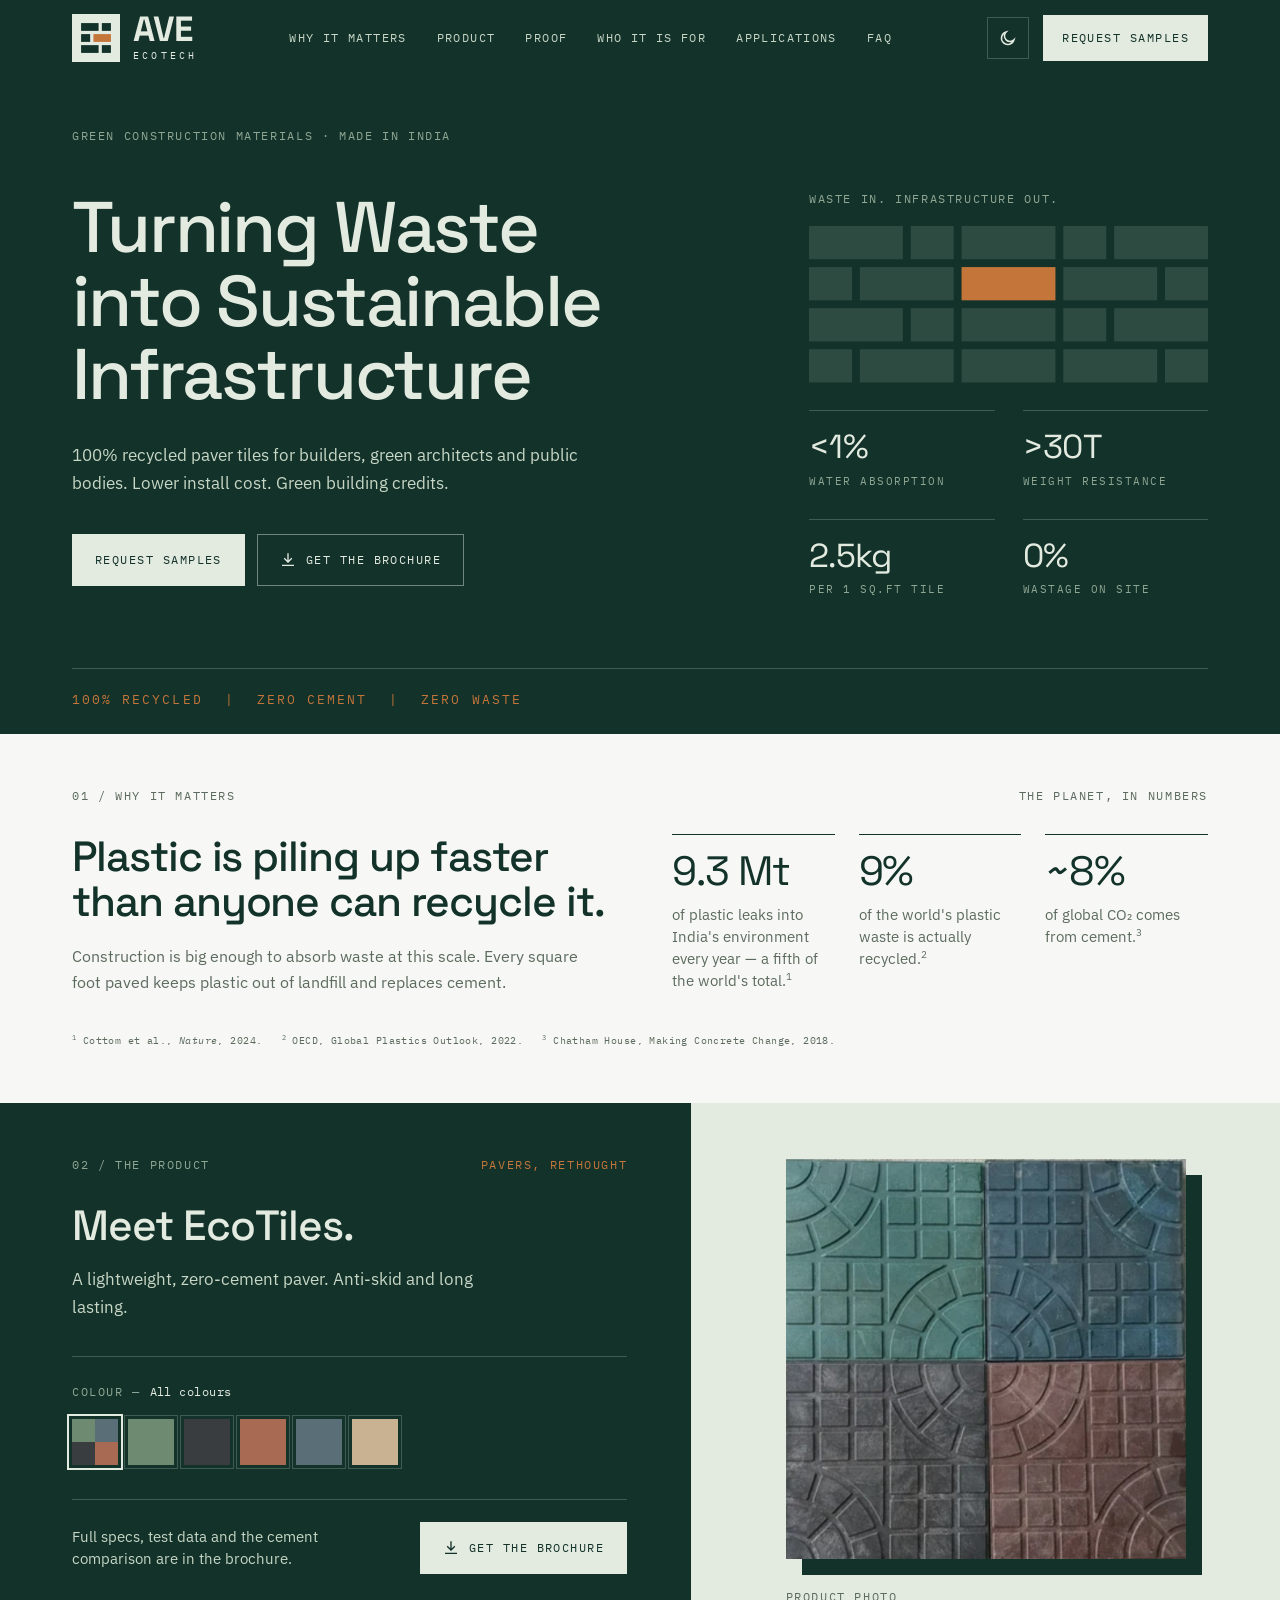
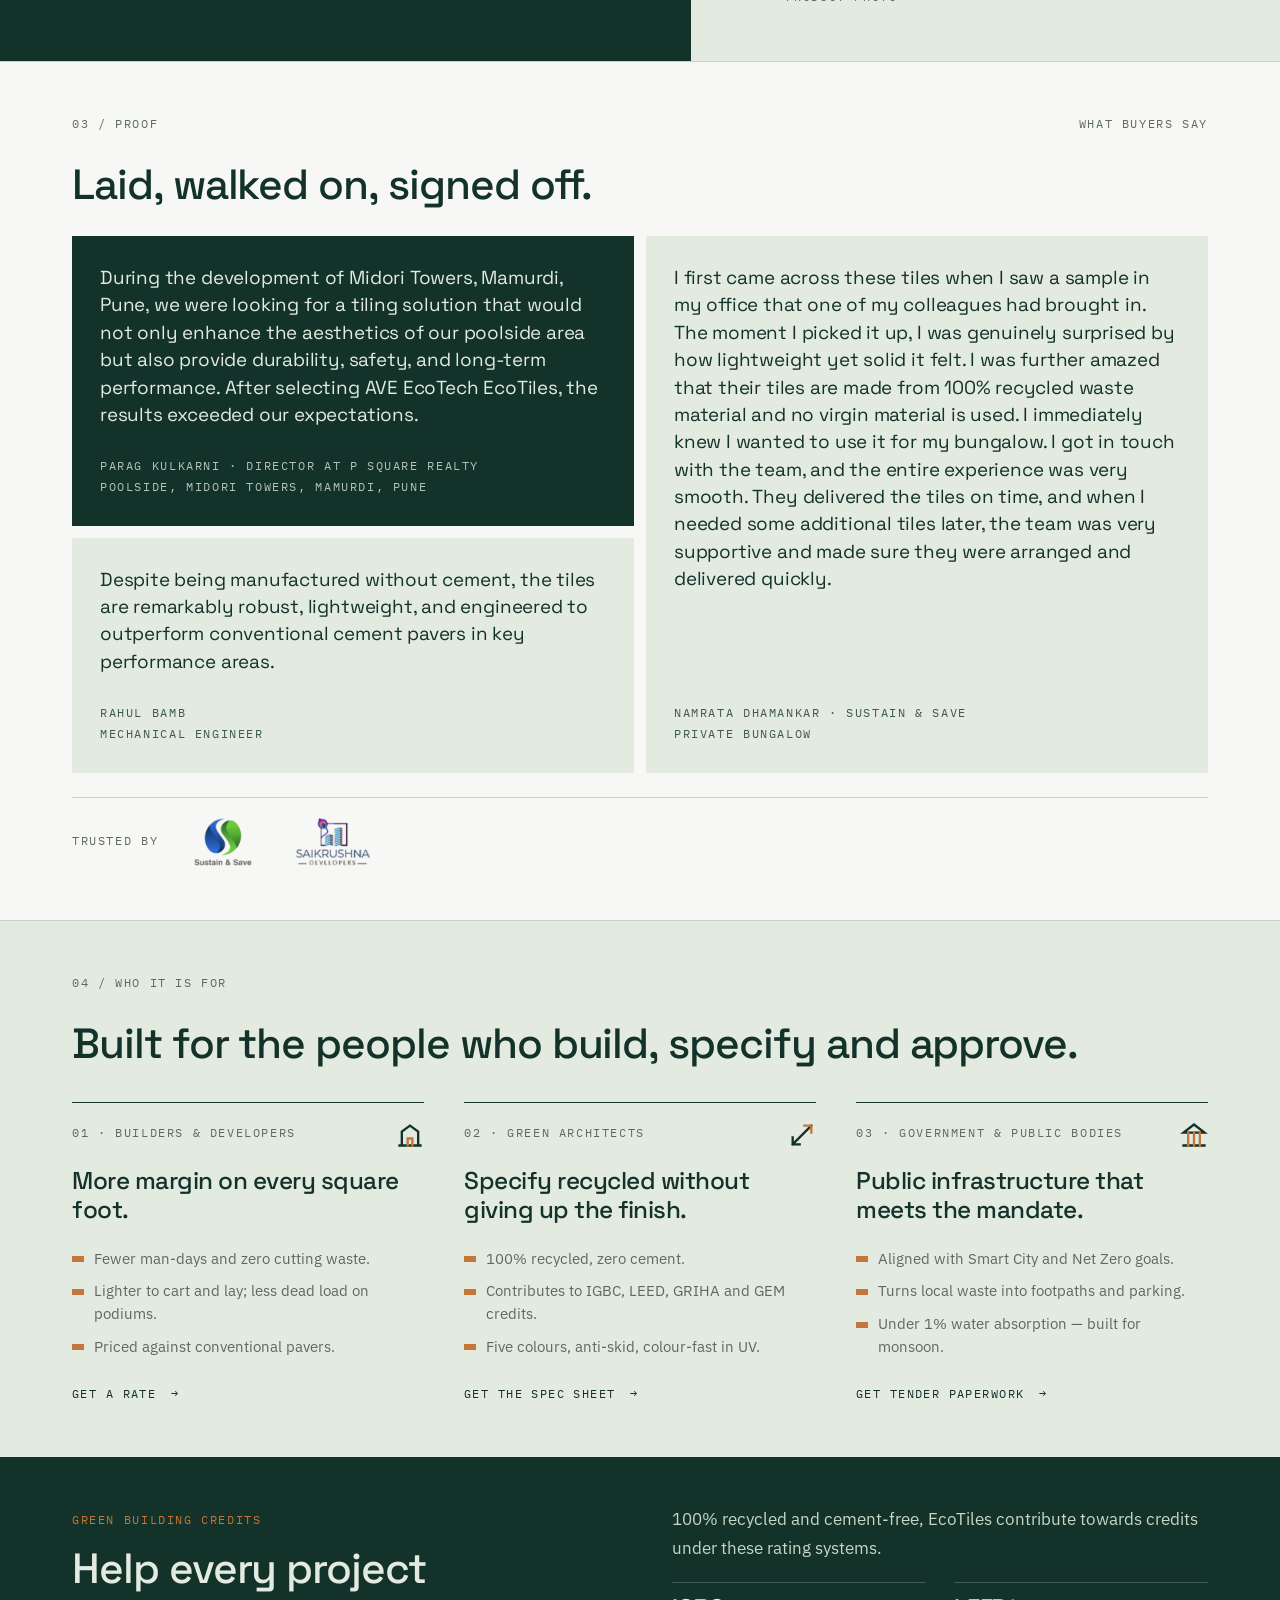
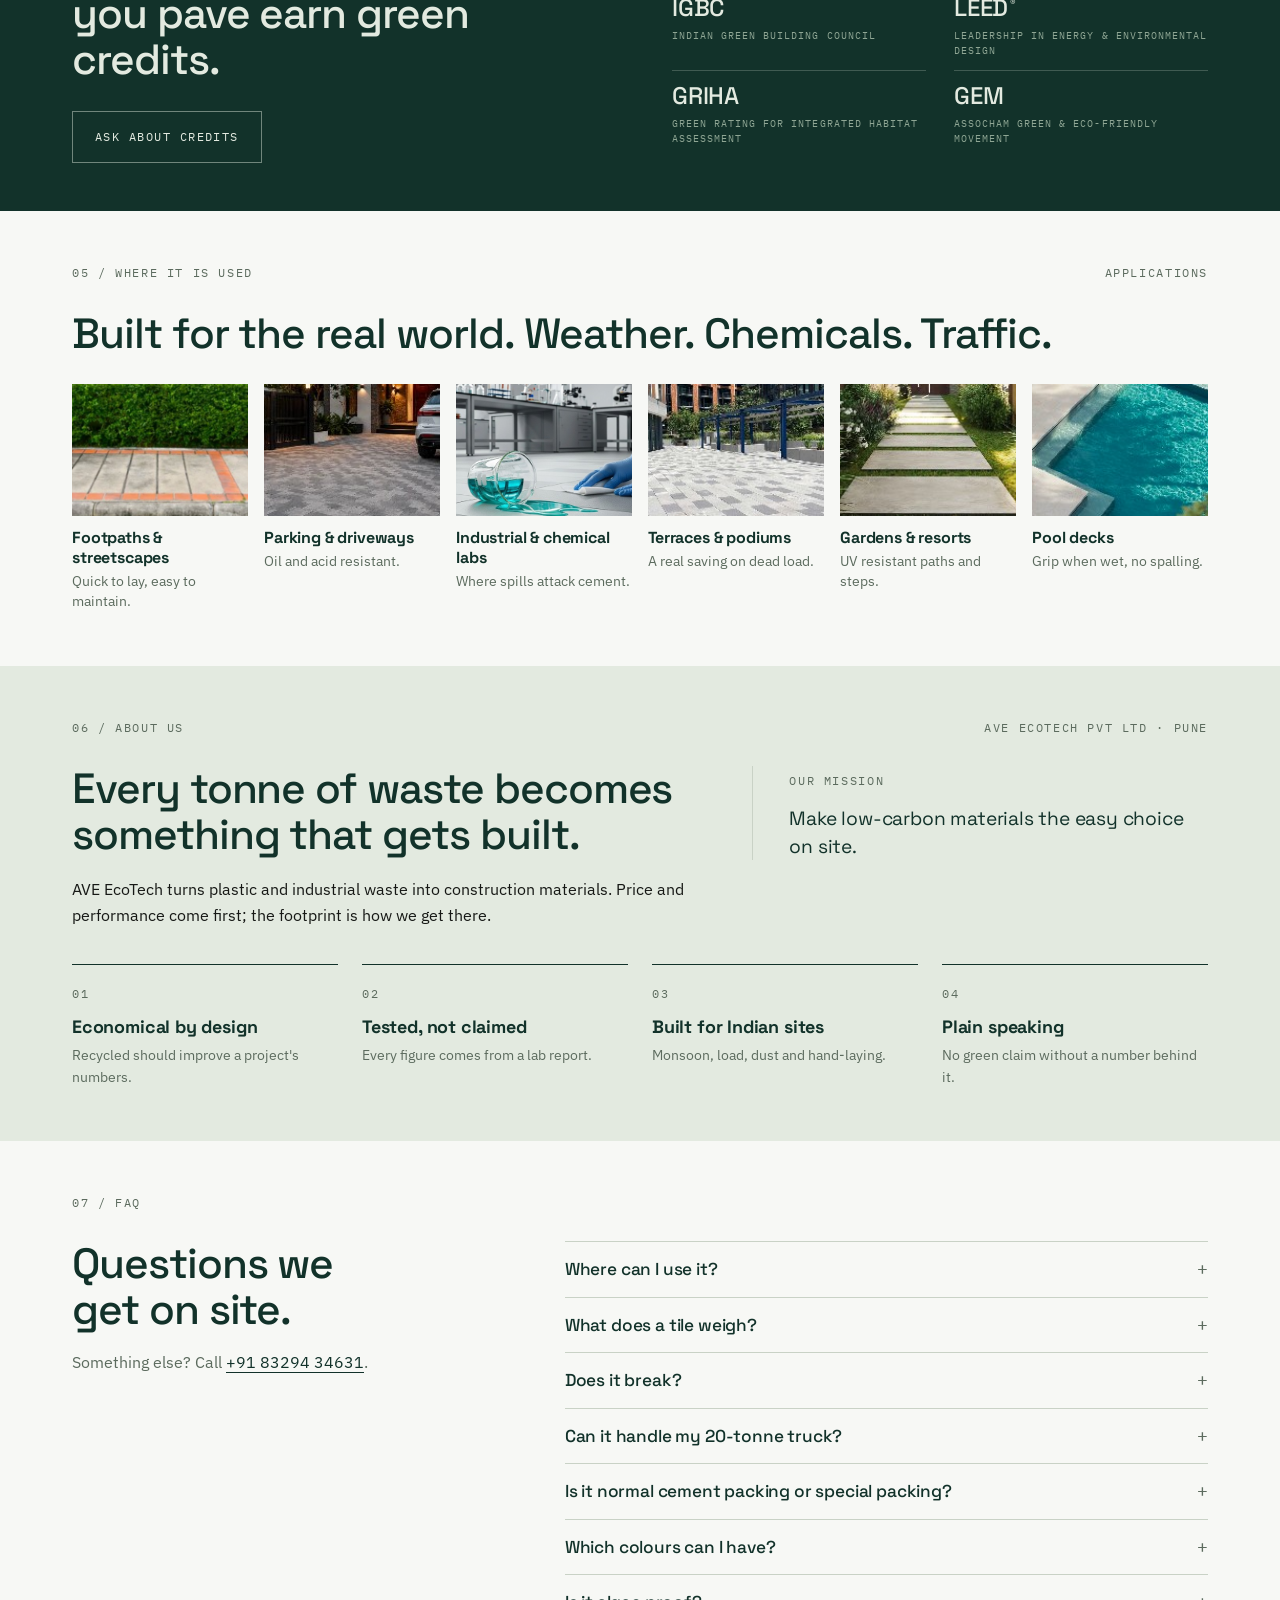
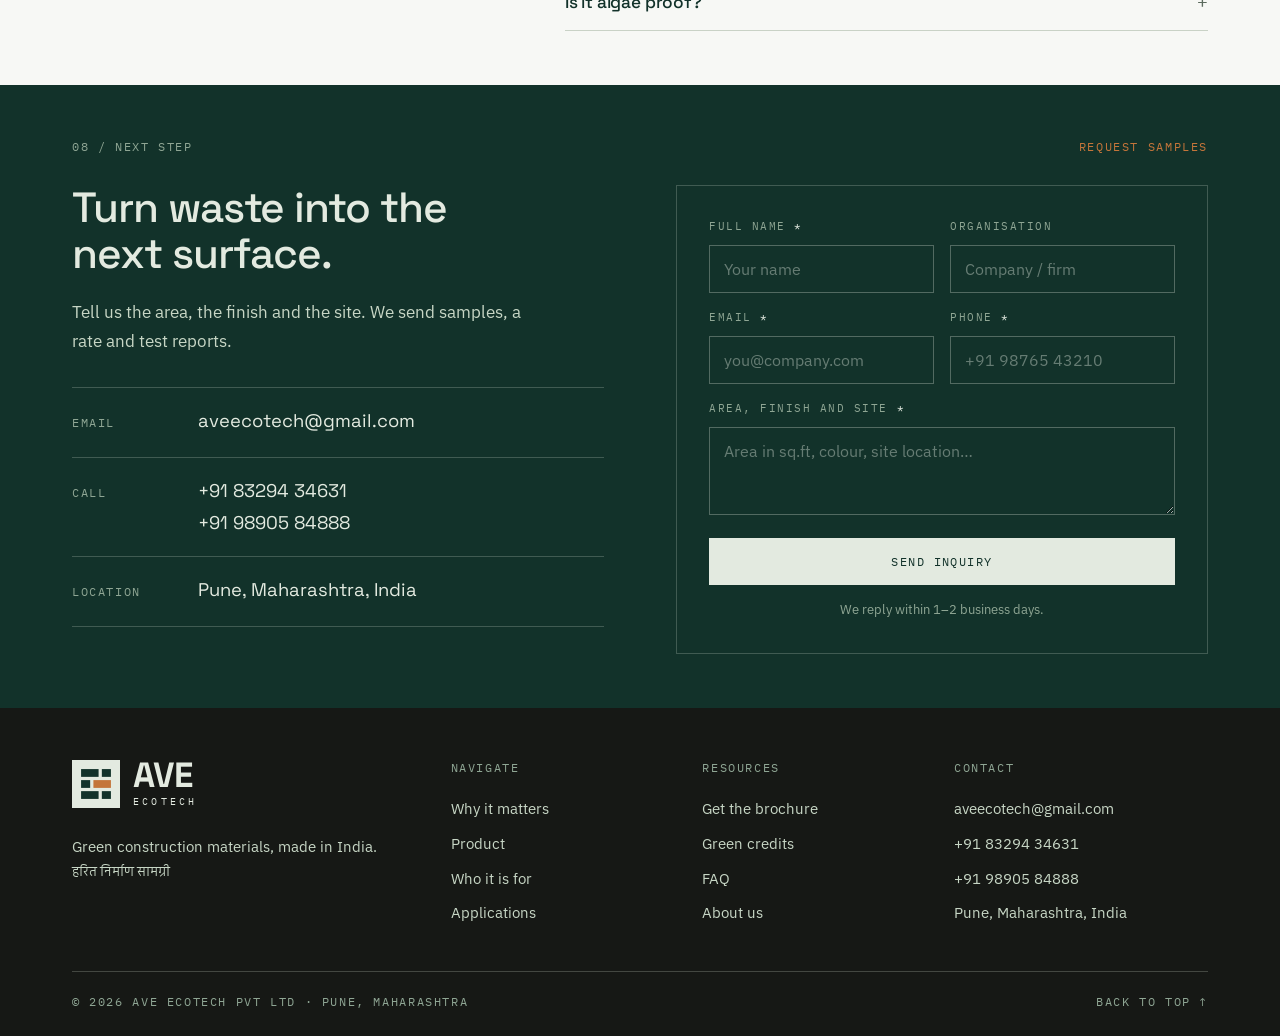
==== commit 09956a00: "Add third testimonial, rebuild Who-it-is-for as open columns, darken footer - Proof: add Namrata Dha" ====
--- a/index.html
+++ b/index.html
@@ -131,7 +131,7 @@
 <link href="https://fonts.googleapis.com/css2?family=IBM+Plex+Mono&family=IBM+Plex+Sans:wght@400;600&family=IBM+Plex+Sans+Devanagari&family=Space+Grotesk:wght@400;500;700&display=swap" rel="stylesheet" />
 
 <link rel="stylesheet" href="styles.css" />
-<noscript><style>.loader{display:none}.reveal,.who-card{opacity:1!important;transform:none!important}</style></noscript>
+<noscript><style>.loader{display:none}.reveal{opacity:1!important;transform:none!important}</style></noscript>
 </head>
 <body>
 <a id="top"></a>
@@ -287,8 +287,12 @@
     <h2 class="reveal">Laid, walked on, signed off.</h2>
     <div class="quotes grid-min reveal">
       <figure class="quote is-forest">
-        <blockquote>After selecting AVE EcoTech EcoTiles, the results exceeded our expectations.</blockquote>
+        <blockquote>During the development of Midori Towers, Mamurdi, Pune, we were looking for a tiling solution that would not only enhance the aesthetics of our poolside area but also provide durability, safety, and long-term performance. After selecting AVE EcoTech EcoTiles, the results exceeded our expectations.</blockquote>
         <figcaption><span>Parag Kulkarni · Director at P Square Realty</span><span>Poolside, Midori Towers, Mamurdi, Pune</span></figcaption>
+      </figure>
+      <figure class="quote is-tall">
+        <blockquote>I first came across these tiles when I saw a sample in my office that one of my colleagues had brought in. The moment I picked it up, I was genuinely surprised by how lightweight yet solid it felt. I was further amazed that their tiles are made from 100% recycled waste material and no virgin material is used. I immediately knew I wanted to use it for my bungalow. I got in touch with the team, and the entire experience was very smooth. They delivered the tiles on time, and when I needed some additional tiles later, the team was very supportive and made sure they were arranged and delivered quickly.</blockquote>
+        <figcaption><span>Namrata Dhamankar · Sustain &amp; Save</span><span>Private bungalow</span></figcaption>
       </figure>
       <figure class="quote">
         <blockquote>Despite being manufactured without cement, the tiles are remarkably robust, lightweight, and engineered to outperform conventional cement pavers in key performance areas.</blockquote>
@@ -325,47 +329,35 @@
     <div class="sec-label reveal"><span class="label">04 / Who it is for</span></div>
     <h2 class="reveal">Built for the people who build, specify and approve.</h2>
     <div class="who-grid grid-min reveal">
-      <article class="who-card">
-        <header class="who-head on-forest">
-          <div class="who-top"><span class="label clay">For builders &amp; developers</span><svg class="ico" viewBox="0 0 24 24" aria-hidden="true"><path d="M3 21h18M5 21V9l7-5 7 5v12"/><path class="a" d="M10 21v-6h4v6"/></svg></div>
-          <h3>More margin on every square foot.</h3>
-        </header>
-        <div class="who-body">
-          <ul>
-            <li>Fewer man-days and zero cutting waste.</li>
-            <li>Lighter to cart and lay; less dead load on podiums.</li>
-            <li>Priced against conventional pavers.</li>
-          </ul>
-          <a class="who-cta" href="#contact">Get a rate <span aria-hidden="true">→</span></a>
-        </div>
+      <article class="who-col">
+        <div class="who-meta"><span class="label">01 · Builders &amp; developers</span><svg class="ico" viewBox="0 0 24 24" aria-hidden="true"><path d="M3 21h18M5 21V9l7-5 7 5v12"/><path class="a" d="M10 21v-6h4v6"/></svg></div>
+        <h3>More margin on every square foot.</h3>
+        <ul class="who-list">
+          <li>Fewer man-days and zero cutting waste.</li>
+          <li>Lighter to cart and lay; less dead load on podiums.</li>
+          <li>Priced against conventional pavers.</li>
+        </ul>
+        <a class="who-cta" href="#contact">Get a rate <span aria-hidden="true">→</span></a>
       </article>
-      <article class="who-card">
-        <header class="who-head on-forest">
-          <div class="who-top"><span class="label clay">For green architects</span><svg class="ico" viewBox="0 0 24 24" aria-hidden="true"><path d="M4 20L20 4M4 20v-6M4 20h6"/><path class="a" d="M14 4h6v6"/></svg></div>
-          <h3>Specify recycled without giving up the finish.</h3>
-        </header>
-        <div class="who-body">
-          <ul>
-            <li>100% recycled, zero cement.</li>
-            <li>Contributes to IGBC, LEED, GRIHA and GEM credits.</li>
-            <li>Five colours, anti-skid, colour-fast in UV.</li>
-          </ul>
-          <a class="who-cta" href="#contact" data-brochure>Get the spec sheet <span aria-hidden="true">→</span></a>
-        </div>
+      <article class="who-col">
+        <div class="who-meta"><span class="label">02 · Green architects</span><svg class="ico" viewBox="0 0 24 24" aria-hidden="true"><path d="M4 20L20 4M4 20v-6M4 20h6"/><path class="a" d="M14 4h6v6"/></svg></div>
+        <h3>Specify recycled without giving up the finish.</h3>
+        <ul class="who-list">
+          <li>100% recycled, zero cement.</li>
+          <li>Contributes to IGBC, LEED, GRIHA and GEM credits.</li>
+          <li>Five colours, anti-skid, colour-fast in UV.</li>
+        </ul>
+        <a class="who-cta" href="#contact" data-brochure>Get the spec sheet <span aria-hidden="true">→</span></a>
       </article>
-      <article class="who-card">
-        <header class="who-head on-forest">
-          <div class="who-top"><span class="label clay">For government &amp; sustainability teams</span><svg class="ico" viewBox="0 0 24 24" aria-hidden="true"><path d="M3 21h18M4 10h16M12 3l9 7H3z"/><path class="a" d="M7 10v11M12 10v11M17 10v11"/></svg></div>
-          <h3>Public infrastructure that meets the mandate.</h3>
-        </header>
-        <div class="who-body">
-          <ul>
-            <li>Aligned with Smart City and Net Zero goals.</li>
-            <li>Turns local waste into footpaths and parking.</li>
-            <li>Under 1% water absorption — built for monsoon.</li>
-          </ul>
-          <a class="who-cta" href="#contact">Get tender paperwork <span aria-hidden="true">→</span></a>
-        </div>
+      <article class="who-col">
+        <div class="who-meta"><span class="label">03 · Government &amp; public bodies</span><svg class="ico" viewBox="0 0 24 24" aria-hidden="true"><path d="M3 21h18M4 10h16M12 3l9 7H3z"/><path class="a" d="M7 10v11M12 10v11M17 10v11"/></svg></div>
+        <h3>Public infrastructure that meets the mandate.</h3>
+        <ul class="who-list">
+          <li>Aligned with Smart City and Net Zero goals.</li>
+          <li>Turns local waste into footpaths and parking.</li>
+          <li>Under 1% water absorption — built for monsoon.</li>
+        </ul>
+        <a class="who-cta" href="#contact">Get tender paperwork <span aria-hidden="true">→</span></a>
       </article>
     </div>
   </div>
--- a/styles.css
+++ b/styles.css
@@ -192,35 +192,26 @@
 
 /* ===== WHO IT IS FOR ===== */
 .who { background: var(--bg-alt); border-top: 1px solid var(--line); }
-.who h2 { margin-bottom: 30px; }
-.who-grid { display: grid; grid-template-columns: repeat(3, 1fr); gap: 12px; }
-/* two-tone card: Deep Forest header band over a paper body */
-.who-card { display: flex; flex-direction: column; background: var(--card); color: var(--ink); }
-.who-head { padding: 22px 24px 24px; }
-.who-top { display: flex; justify-content: space-between; align-items: flex-start; gap: 16px; min-height: 44px; }
-.who-top .label { padding-top: 2px; }
-.who-top .ico { width: 34px; height: 34px; color: var(--sage); }
-.who-head h3 { font-size: clamp(1.3rem, 1.9vw, 1.55rem); font-weight: 500; line-height: 1.18; letter-spacing: -0.02em; margin-top: 16px; min-height: 2.36em; }
-.who-body { flex: 1; display: flex; flex-direction: column; padding: 6px 24px 18px; }
-.who-body ul { list-style: none; }
-.who-body li { position: relative; padding: 11px 0 11px 24px; border-bottom: 1px solid var(--line); font-size: .94rem; line-height: 1.45; color: var(--body); }
-.who-body li::before { content: ""; position: absolute; left: 0; top: 1.14em; width: 12px; height: 6px; background: var(--clay); }   /* the clay brick from the monogram */
-.who-cta { margin-top: auto; padding-top: 16px; align-self: flex-start; font-family: var(--mono); font-size: .74rem; letter-spacing: .12em; text-transform: uppercase; color: var(--ink); }
+.who h2 { margin-bottom: 36px; }
+/* three open columns on hairline rules, like the commitments grid — no boxes */
+.who-grid { display: grid; grid-template-columns: repeat(3, 1fr); gap: 0 40px; }
+.who-col { display: flex; flex-direction: column; border-top: 1px solid var(--ink); padding-top: 18px; }
+.who-meta { display: flex; justify-content: space-between; align-items: flex-start; gap: 16px; }
+.who-meta .label { padding-top: 4px; }
+.who-meta .ico { width: 28px; height: 28px; color: var(--ink); }
+.who-col h3 { font-size: clamp(1.35rem, 1.9vw, 1.6rem); font-weight: 500; line-height: 1.18; letter-spacing: -0.02em; margin: 18px 0 22px; }
+.who-list { list-style: none; display: grid; gap: 10px; }
+.who-list li { position: relative; padding-left: 22px; font-size: .95rem; line-height: 1.5; color: var(--soft); }
+.who-list li::before { content: ""; position: absolute; left: 0; top: .62em; width: 12px; height: 6px; background: var(--clay); }   /* the clay brick from the monogram */
+.who-cta { margin-top: auto; padding-top: 26px; align-self: flex-start; font-family: var(--mono); font-size: .74rem; letter-spacing: .12em; text-transform: uppercase; color: var(--ink); }
 .who-cta span { display: inline-block; margin-left: 6px; transition: transform .2s var(--ease); }
 .who-cta:hover { text-decoration: underline; text-underline-offset: 5px; }
 .who-cta:hover span { transform: translateX(5px); }
-:root[data-theme="dark"] .who-head { outline: 1px solid var(--line-forest); outline-offset: -1px; }
-/* the three cards share one set of rows, so the header bands always end on the same line */
+/* the three columns share rows, so labels, headlines, lists and links sit on the same lines */
 @supports (grid-template-rows: subgrid) {
-  .who-grid { grid-template-rows: auto 1fr; }
-  .who-card { display: grid; grid-template-rows: subgrid; grid-row: span 2; row-gap: 0; }
-}
-/* cards arrive one after another */
-.who-grid.reveal { opacity: 1; transform: none; }
-.who-grid .who-card { opacity: 0; transform: translateY(18px); transition: opacity .7s var(--ease), transform .7s var(--ease); }
-.who-grid.in .who-card { opacity: 1; transform: none; }
-.who-grid.in .who-card:nth-child(2) { transition-delay: .1s; }
-.who-grid.in .who-card:nth-child(3) { transition-delay: .2s; }
+  .who-grid { grid-template-rows: auto auto auto auto; }
+  .who-col { display: grid; grid-template-rows: subgrid; grid-row: span 4; }
+}
 
 /* ===== GREEN CREDITS ===== */
 .credits { padding: 48px 0; }
@@ -249,9 +240,12 @@
 .partner { display: inline-flex; align-items: center; }
 .partner img { height: 48px; width: auto; }
 :root[data-theme="dark"] .partner { background: var(--paper); padding: 8px 14px; }   /* partner marks need a light ground */
+/* Quotes: two columns. Short quotes stack on the left; a long one (.is-tall)
+   spans both rows on the right so the block stays balanced. Stacks in DOM order on phones. */
 .quotes { display: grid; grid-template-columns: 1fr 1fr; gap: 12px; }
-.quote { background: var(--tile); color: var(--ink); padding: 28px 28px; display: flex; flex-direction: column; justify-content: space-between; gap: 28px; }
+.quote { background: var(--tile); color: var(--ink); padding: 28px; display: flex; flex-direction: column; justify-content: space-between; gap: 28px; }
 .quote.is-forest { background: var(--forest); color: var(--sage); }
+.quote.is-tall { grid-row: span 2; }
 :root[data-theme="dark"] .quote.is-forest { outline: 1px solid var(--line-forest); outline-offset: -1px; }
 .quote blockquote { font-family: var(--display); font-weight: 400; font-size: 1.18rem; line-height: 1.45; letter-spacing: -0.01em; }
 .quote figcaption { font-family: var(--mono); font-size: .72rem; letter-spacing: .14em; text-transform: uppercase; line-height: 1.8; opacity: .78; }
@@ -333,7 +327,7 @@
 .dialog .form-note a { text-decoration: underline; text-underline-offset: 3px; color: var(--ink); }
 
 /* ===== FOOTER ===== */
-footer { padding: 52px 0 26px; border-top: 1px solid var(--line-forest); }
+footer.on-forest { background: var(--basalt); padding: 52px 0 26px; }   /* one step darker than the Deep Forest contact section above it */
 .foot-grid { display: grid; grid-template-columns: 1.6fr 1fr 1fr 1.2fr; gap: 40px; }
 .foot-col p { margin-top: 20px; font-size: .92rem; color: #C7D6C5; max-width: 34ch; }
 .foot-col p.hi { margin-top: 2px; font-family: 'IBM Plex Sans Devanagari', var(--sans); font-size: .83rem; }   /* regional script sits below the English at 90% */
@@ -389,6 +383,7 @@
 @media (max-width: 920px) {
   section { padding: 56px 0; }
   .hero-grid, .about-grid, .contact-grid, .quotes, .credits-grid, .faq-grid { grid-template-columns: 1fr; }
+  .quote.is-tall { grid-row: auto; }
   .faq-grid { gap: 24px; }
   .faq h2 { max-width: none; }
   .hero-grid { gap: 44px; margin-top: 36px; }
@@ -399,12 +394,13 @@
   .product { grid-template-columns: 1fr; }
   .product-info { padding: 56px 32px; }
   .product-media { padding: 48px 48px 56px 32px; }
-  .who-grid { grid-template-columns: 1fr; }
-  .who-grid { grid-template-rows: none; }
-  .who-card { display: flex; flex-direction: row; grid-row: auto; }
-  .who-head { flex: 0 0 42%; display: flex; flex-direction: column; justify-content: space-between; }
-  .who-head h3 { min-height: 0; }
-  .who-top { min-height: 0; }
+  .who-grid { grid-template-columns: 1fr; grid-template-rows: none; gap: 0; }
+  .who-col { display: grid; grid-row: auto; grid-template-rows: auto; grid-template-columns: .9fr 1.1fr; grid-template-areas: "meta list" "head list" "head cta"; column-gap: 32px; padding: 20px 0 26px; }
+  .who-col:last-child { border-bottom: 1px solid var(--ink); }
+  .who-meta { grid-area: meta; }
+  .who-col h3 { grid-area: head; margin: 14px 0 0; }
+  .who-list { grid-area: list; align-self: start; }
+  .who-cta { grid-area: cta; margin-top: 0; padding-top: 18px; }
   .credits { padding: 52px 0; }
   .credits-grid { gap: 22px; }
   .contact-grid { gap: 40px; }
@@ -435,13 +431,9 @@
   .product-media { padding: 36px 36px 44px 20px; }
   .product-media figure { max-width: 320px; }
   .who h2, .apps h2, .proof h2 { margin-bottom: 24px; }
-  .who-card { flex-direction: column; }
-  .who-head { flex: none; padding: 18px 20px 20px; }
-  .who-head h3 { font-size: 1.25rem; margin-top: 16px; }
-  .who-top .ico { width: 30px; height: 30px; }
-  .who-body { padding: 4px 20px 18px; }
-  .who-body li { padding: 10px 0 10px 22px; font-size: .9rem; }
-  .who-cta { padding-top: 16px; }
+  .who-col { grid-template-columns: 1fr; grid-template-areas: "meta" "head" "list" "cta"; padding: 18px 0 22px; }
+  .who-col h3 { font-size: 1.3rem; margin: 14px 0 16px; max-width: none; }
+  .who-list li { font-size: .9rem; }
   .commit p { font-size: .86rem; }
   .contact-rows { margin-top: 22px; }
   .field { margin-bottom: 12px; }
@@ -470,7 +462,7 @@
 
 @media (prefers-reduced-motion: reduce) {
   html { scroll-behavior: auto; }
-  .reveal, .who-grid .who-card { opacity: 1 !important; transform: none !important; transition: none !important; }
+  .reveal { opacity: 1 !important; transform: none !important; transition: none !important; }
   .btn, .product-media img { transition: none !important; }
   .loader-mark rect { opacity: 1 !important; animation: none !important; }
   .brick { animation: none !important; transition: none !important; }
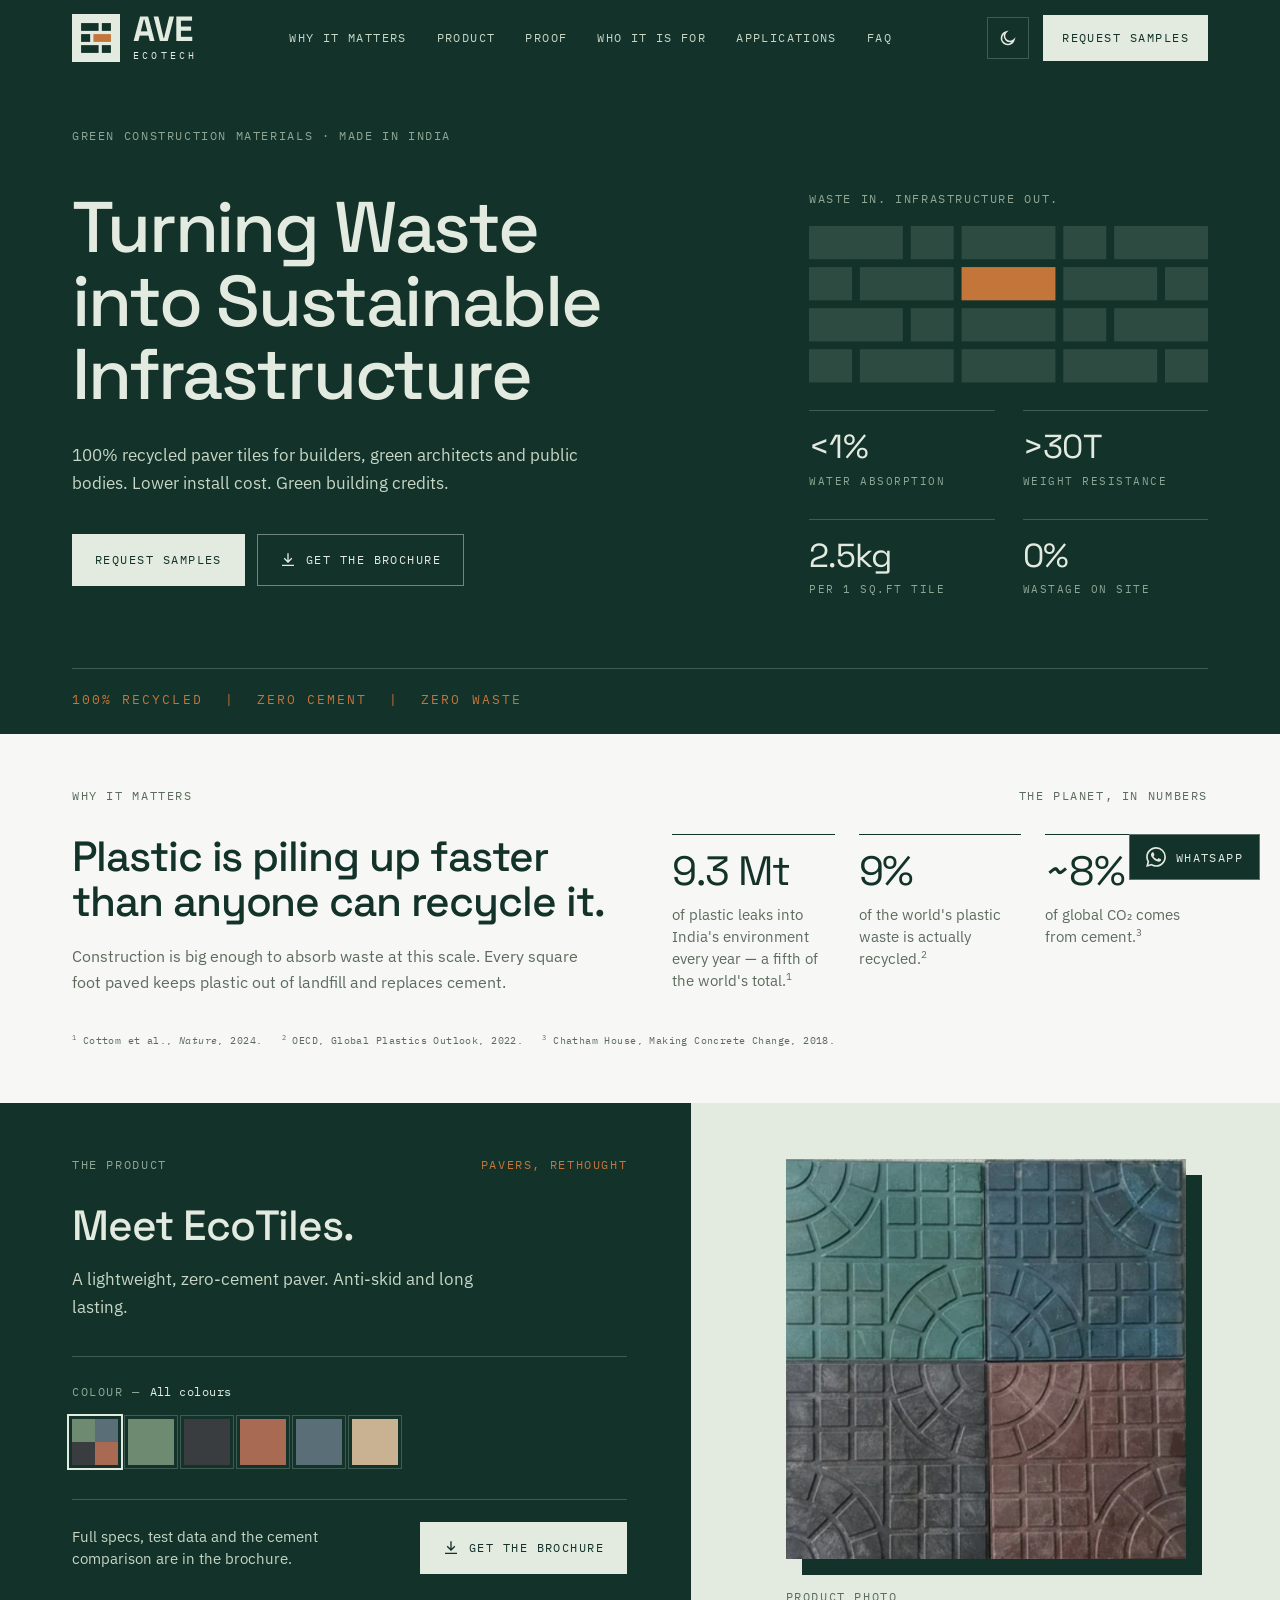
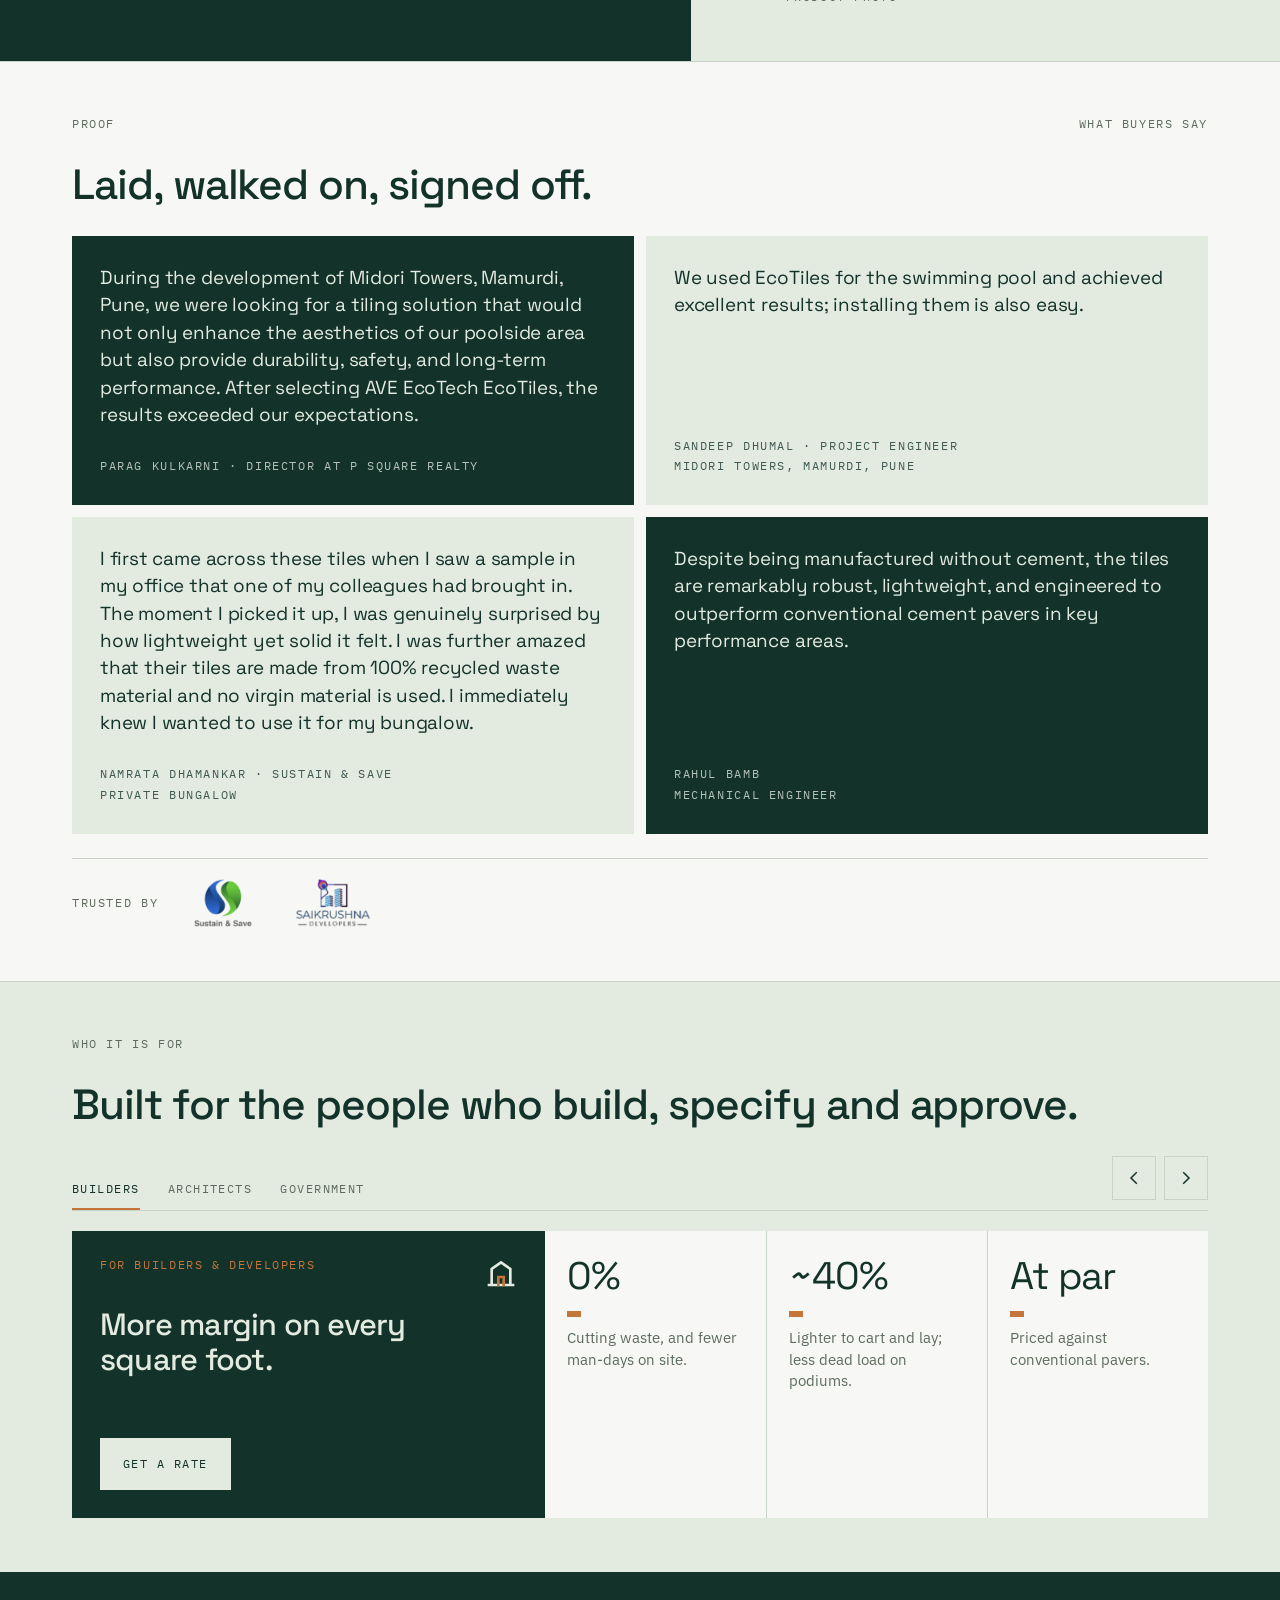
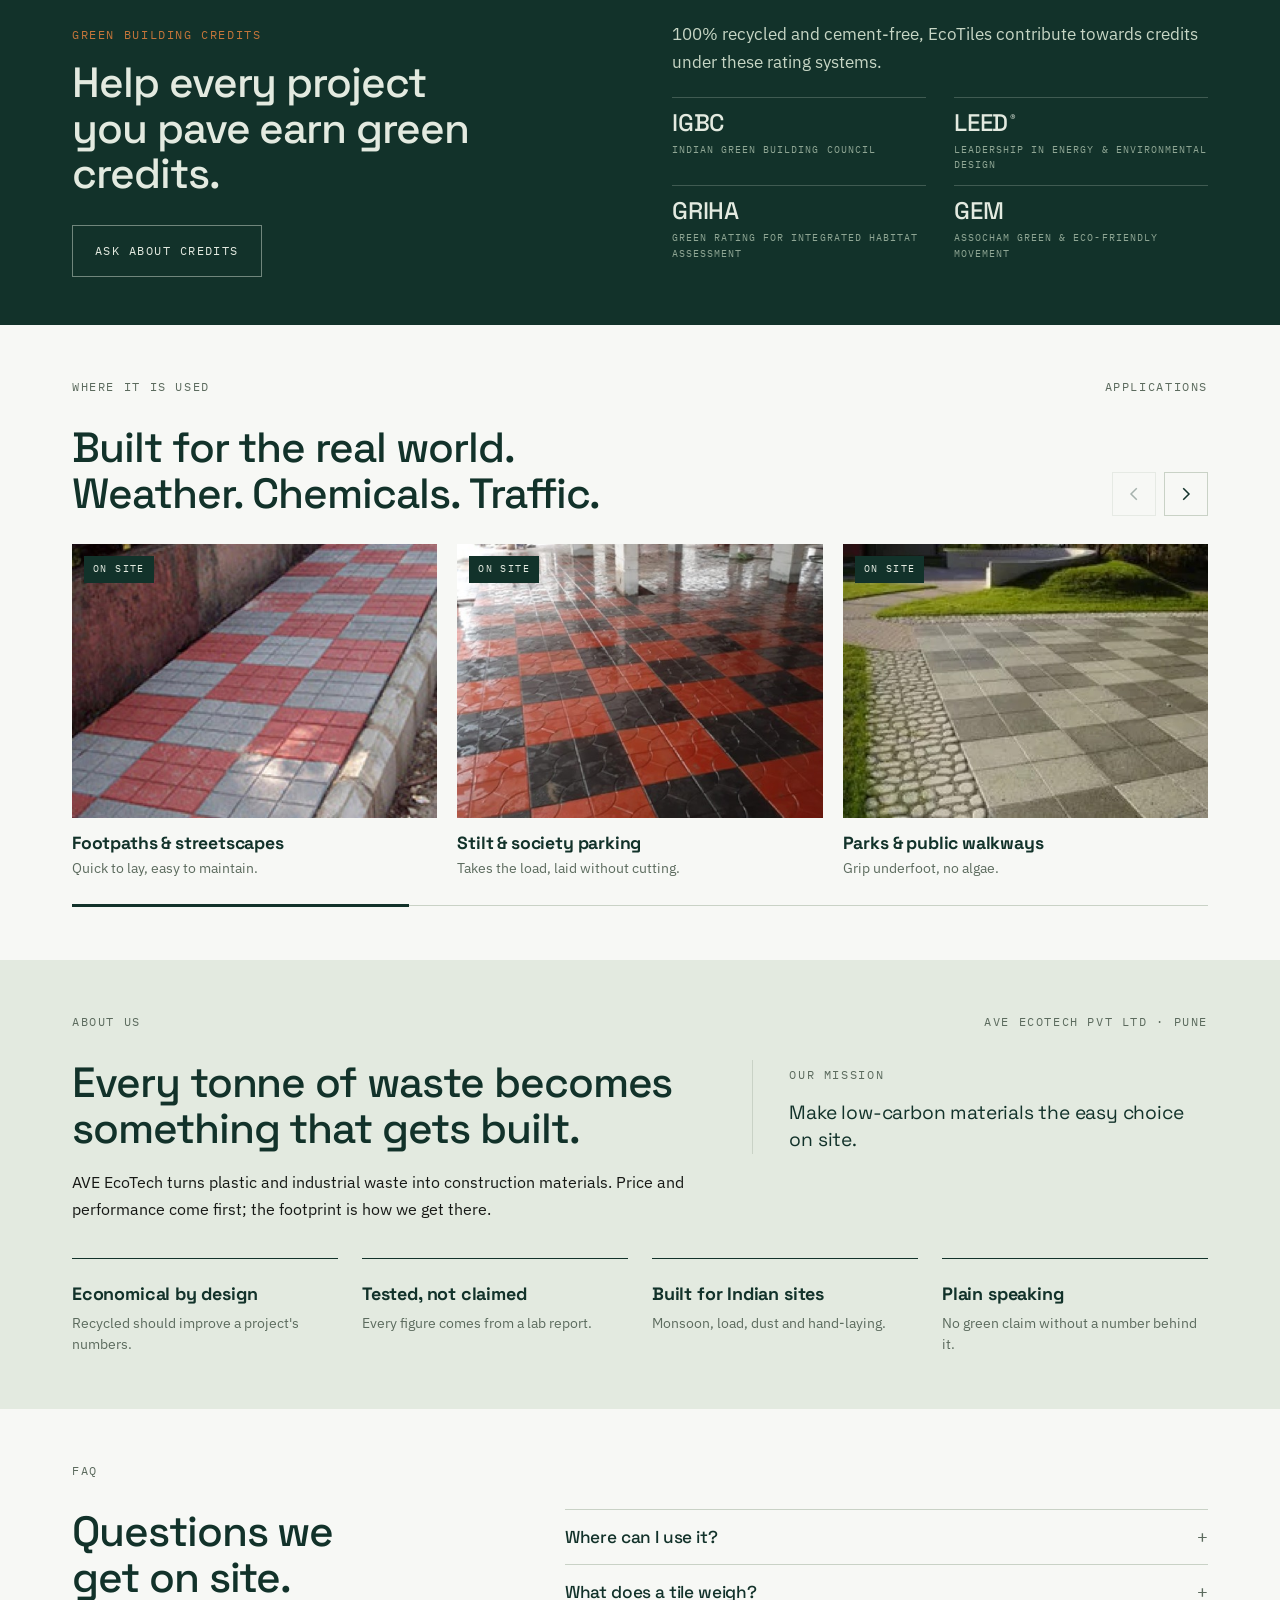
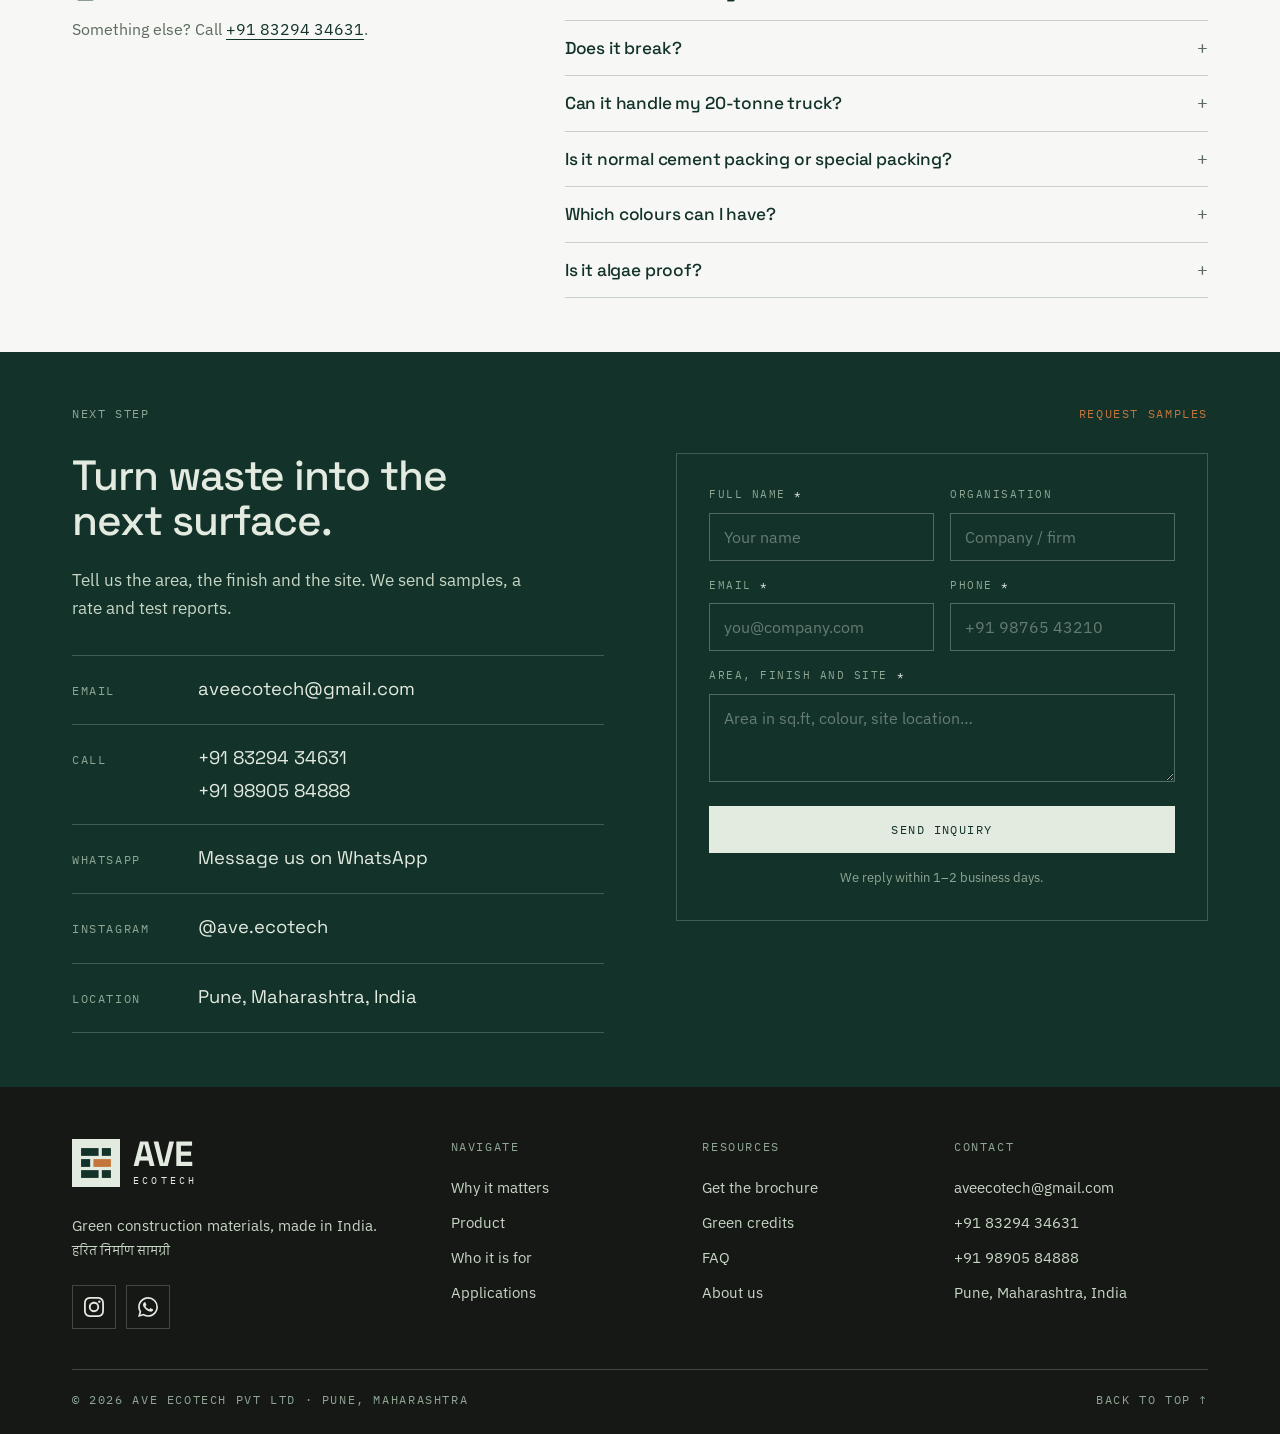
==== commit 40f9c0db: "Carousels for audiences and applications; new testimony; WhatsApp and Instagram - Who it is for: tab" ====
--- a/index.html
+++ b/index.html
@@ -43,6 +43,7 @@
   "telephone": ["+91-83294-34631", "+91-98905-84888"],
   "address": { "@type": "PostalAddress", "addressLocality": "Pune", "addressRegion": "MH", "addressCountry": "IN" },
   "slogan": "Turning Waste into Sustainable Infrastructure",
+  "sameAs": ["https://www.instagram.com/ave.ecotech/"],
   "makesOffer": {
     "@type": "Offer",
     "itemOffered": {
@@ -82,7 +83,7 @@
       "name": "Does it break?",
       "acceptedAnswer": {
         "@type": "Answer",
-        "text": "It is designed to handle 20 tonnes and does not spall like cement. Ask for a sample and test it yourself."
+        "text": "It is designed to handle 30+ tonnes and does not spall like cement. Ask for a sample and test it yourself."
       }
     },
     {
@@ -90,7 +91,7 @@
       "name": "Can it handle my 20-tonne truck?",
       "acceptedAnswer": {
         "@type": "Answer",
-        "text": "Yes. EcoTiles are designed to handle 20 tonnes on a properly prepared base."
+        "text": "Yes. EcoTiles are designed to handle 30+ tonnes, so a 20-tonne truck is well within range on a properly prepared base."
       }
     },
     {
@@ -234,7 +235,7 @@
 <!-- ===== WHY IT MATTERS ===== -->
 <section class="planet" id="why">
   <div class="wrap">
-    <div class="sec-label reveal"><span class="label">01 / Why it matters</span><span class="label">The planet, in numbers</span></div>
+    <div class="sec-label reveal"><span class="label">Why it matters</span><span class="label">The planet, in numbers</span></div>
     <div class="planet-grid grid-min">
       <div class="reveal">
         <h2>Plastic is piling up faster than anyone can recycle it.</h2>
@@ -253,7 +254,7 @@
 <!-- ===== THE PRODUCT ===== -->
 <section class="product" id="product">
   <div class="product-info on-forest">
-    <div class="sec-label reveal"><span class="label">02 / The product</span><span class="label clay">Pavers, rethought</span></div>
+    <div class="sec-label reveal"><span class="label">The product</span><span class="label clay">Pavers, rethought</span></div>
     <h2 class="reveal">Meet EcoTiles.</h2>
     <p class="lead reveal">A lightweight, zero-cement paver. Anti-skid and long lasting.</p>
     <div class="picker reveal">
@@ -283,18 +284,22 @@
 <!-- ===== PROOF ===== -->
 <section class="proof" id="proof">
   <div class="wrap">
-    <div class="sec-label reveal"><span class="label">03 / Proof</span><span class="label">What buyers say</span></div>
+    <div class="sec-label reveal"><span class="label">Proof</span><span class="label">What buyers say</span></div>
     <h2 class="reveal">Laid, walked on, signed off.</h2>
     <div class="quotes grid-min reveal">
       <figure class="quote is-forest">
         <blockquote>During the development of Midori Towers, Mamurdi, Pune, we were looking for a tiling solution that would not only enhance the aesthetics of our poolside area but also provide durability, safety, and long-term performance. After selecting AVE EcoTech EcoTiles, the results exceeded our expectations.</blockquote>
-        <figcaption><span>Parag Kulkarni · Director at P Square Realty</span><span>Poolside, Midori Towers, Mamurdi, Pune</span></figcaption>
+        <figcaption><span>Parag Kulkarni · Director at P Square Realty</span></figcaption>
       </figure>
-      <figure class="quote is-tall">
-        <blockquote>I first came across these tiles when I saw a sample in my office that one of my colleagues had brought in. The moment I picked it up, I was genuinely surprised by how lightweight yet solid it felt. I was further amazed that their tiles are made from 100% recycled waste material and no virgin material is used. I immediately knew I wanted to use it for my bungalow. I got in touch with the team, and the entire experience was very smooth. They delivered the tiles on time, and when I needed some additional tiles later, the team was very supportive and made sure they were arranged and delivered quickly.</blockquote>
+      <figure class="quote">
+        <blockquote>We used EcoTiles for the swimming pool and achieved excellent results; installing them is also easy.</blockquote>
+        <figcaption><span>Sandeep Dhumal · Project engineer</span><span>Midori Towers, Mamurdi, Pune</span></figcaption>
+      </figure>
+      <figure class="quote">
+        <blockquote>I first came across these tiles when I saw a sample in my office that one of my colleagues had brought in. The moment I picked it up, I was genuinely surprised by how lightweight yet solid it felt. I was further amazed that their tiles are made from 100% recycled waste material and no virgin material is used. I immediately knew I wanted to use it for my bungalow.</blockquote>
         <figcaption><span>Namrata Dhamankar · Sustain &amp; Save</span><span>Private bungalow</span></figcaption>
       </figure>
-      <figure class="quote">
+      <figure class="quote is-forest">
         <blockquote>Despite being manufactured without cement, the tiles are remarkably robust, lightweight, and engineered to outperform conventional cement pavers in key performance areas.</blockquote>
         <figcaption><span>Rahul Bamb</span><span>Mechanical Engineer</span></figcaption>
       </figure>
@@ -303,7 +308,7 @@
       <div class="proof-item">
         <span class="label">Trusted by</span>
         <div class="trusted-logos">
-          <span class="partner"><img src="images/partners/sustain-and-save.png" alt="Sustain &amp; Save" loading="lazy" /></span>
+          <a class="partner" href="https://www.sustainandsave.com/" target="_blank" rel="noopener" aria-label="Sustain &amp; Save (opens in a new tab)"><img src="images/partners/sustain-and-save.png" alt="Sustain &amp; Save" loading="lazy" /></a>
           <span class="partner"><img src="images/partners/saikrushna-developers.png" alt="Saikrushna Developers" loading="lazy" /></span>
         </div>
       </div>
@@ -326,39 +331,58 @@
 <!-- ===== WHO IT IS FOR ===== -->
 <section class="who" id="who">
   <div class="wrap">
-    <div class="sec-label reveal"><span class="label">04 / Who it is for</span></div>
+    <div class="sec-label reveal"><span class="label">Who it is for</span></div>
     <h2 class="reveal">Built for the people who build, specify and approve.</h2>
-    <div class="who-grid grid-min reveal">
-      <article class="who-col">
-        <div class="who-meta"><span class="label">01 · Builders &amp; developers</span><svg class="ico" viewBox="0 0 24 24" aria-hidden="true"><path d="M3 21h18M5 21V9l7-5 7 5v12"/><path class="a" d="M10 21v-6h4v6"/></svg></div>
-        <h3>More margin on every square foot.</h3>
-        <ul class="who-list">
-          <li>Fewer man-days and zero cutting waste.</li>
-          <li>Lighter to cart and lay; less dead load on podiums.</li>
-          <li>Priced against conventional pavers.</li>
-        </ul>
-        <a class="who-cta" href="#contact">Get a rate <span aria-hidden="true">→</span></a>
-      </article>
-      <article class="who-col">
-        <div class="who-meta"><span class="label">02 · Green architects</span><svg class="ico" viewBox="0 0 24 24" aria-hidden="true"><path d="M4 20L20 4M4 20v-6M4 20h6"/><path class="a" d="M14 4h6v6"/></svg></div>
-        <h3>Specify recycled without giving up the finish.</h3>
-        <ul class="who-list">
-          <li>100% recycled, zero cement.</li>
-          <li>Contributes to IGBC, LEED, GRIHA and GEM credits.</li>
-          <li>Five colours, anti-skid, colour-fast in UV.</li>
-        </ul>
-        <a class="who-cta" href="#contact" data-brochure>Get the spec sheet <span aria-hidden="true">→</span></a>
-      </article>
-      <article class="who-col">
-        <div class="who-meta"><span class="label">03 · Government &amp; public bodies</span><svg class="ico" viewBox="0 0 24 24" aria-hidden="true"><path d="M3 21h18M4 10h16M12 3l9 7H3z"/><path class="a" d="M7 10v11M12 10v11M17 10v11"/></svg></div>
-        <h3>Public infrastructure that meets the mandate.</h3>
-        <ul class="who-list">
-          <li>Aligned with Smart City and Net Zero goals.</li>
-          <li>Turns local waste into footpaths and parking.</li>
-          <li>Under 1% water absorption — built for monsoon.</li>
-        </ul>
-        <a class="who-cta" href="#contact">Get tender paperwork <span aria-hidden="true">→</span></a>
-      </article>
+    <div class="who-car reveal" data-carousel data-autoplay="7000">
+      <div class="car-bar">
+        <div class="who-tabs" role="tablist" aria-label="Choose your role">
+          <button type="button" role="tab" class="who-tab is-on" id="who-tab-0" aria-controls="who-slide-0" aria-selected="true" data-go="0"><span>Builders</span><i aria-hidden="true"></i></button>
+          <button type="button" role="tab" class="who-tab" id="who-tab-1" aria-controls="who-slide-1" aria-selected="false" data-go="1"><span>Architects</span><i aria-hidden="true"></i></button>
+          <button type="button" role="tab" class="who-tab" id="who-tab-2" aria-controls="who-slide-2" aria-selected="false" data-go="2"><span>Government</span><i aria-hidden="true"></i></button>
+        </div>
+        <div class="car-arrows">
+          <button type="button" class="car-btn" data-prev aria-label="Previous"><svg class="ico" viewBox="0 0 24 24"><path d="M15 5l-7 7 7 7"/></svg></button>
+          <button type="button" class="car-btn" data-next aria-label="Next"><svg class="ico" viewBox="0 0 24 24"><path d="M9 5l7 7-7 7"/></svg></button>
+        </div>
+      </div>
+      <div class="car-track who-track">
+        <article class="who-slide" id="who-slide-0" role="tabpanel" aria-labelledby="who-tab-0">
+          <div class="who-lead on-forest">
+            <div class="who-top"><span class="label clay">For builders &amp; developers</span><svg class="ico" viewBox="0 0 24 24" aria-hidden="true"><path d="M3 21h18M5 21V9l7-5 7 5v12"/><path class="a" d="M10 21v-6h4v6"/></svg></div>
+            <h3>More margin on every square foot.</h3>
+            <a class="btn btn-sage" href="#contact">Get a rate</a>
+          </div>
+          <ul class="who-facts">
+              <li><b>0%</b><span>Cutting waste, and fewer man-days on site.</span></li>
+              <li><b>~40%</b><span>Lighter to cart and lay; less dead load on podiums.</span></li>
+              <li><b>At par</b><span>Priced against conventional pavers.</span></li>
+          </ul>
+        </article>
+        <article class="who-slide" id="who-slide-1" role="tabpanel" aria-labelledby="who-tab-1">
+          <div class="who-lead on-forest">
+            <div class="who-top"><span class="label clay">For green architects</span><svg class="ico" viewBox="0 0 24 24" aria-hidden="true"><path d="M4 20L20 4M4 20v-6M4 20h6"/><path class="a" d="M14 4h6v6"/></svg></div>
+            <h3>Specify recycled without giving up the finish.</h3>
+            <a class="btn btn-sage" href="#contact" data-brochure>Get the spec sheet</a>
+          </div>
+          <ul class="who-facts">
+              <li><b>100%</b><span>Recycled, zero cement.</span></li>
+              <li><b>4</b><span>Rating systems — contributes to IGBC, LEED, GRIHA and GEM credits.</span></li>
+              <li><b>5</b><span>Colours. Anti-skid, colour-fast in UV.</span></li>
+          </ul>
+        </article>
+        <article class="who-slide" id="who-slide-2" role="tabpanel" aria-labelledby="who-tab-2">
+          <div class="who-lead on-forest">
+            <div class="who-top"><span class="label clay">For government &amp; public bodies</span><svg class="ico" viewBox="0 0 24 24" aria-hidden="true"><path d="M3 21h18M4 10h16M12 3l9 7H3z"/><path class="a" d="M7 10v11M12 10v11M17 10v11"/></svg></div>
+            <h3>Public infrastructure that meets the mandate.</h3>
+            <a class="btn btn-sage" href="#contact">Get tender paperwork</a>
+          </div>
+          <ul class="who-facts">
+              <li><b>Net Zero</b><span>Aligned with Smart City and Net Zero goals.</span></li>
+              <li><b>Local</b><span>Turns local waste into footpaths and parking.</span></li>
+              <li><b>&lt;1%</b><span>Water absorption — built for monsoon.</span></li>
+          </ul>
+        </article>
+      </div>
     </div>
   </div>
 </section>
@@ -386,15 +410,58 @@
 <!-- ===== APPLICATIONS ===== -->
 <section class="apps" id="applications">
   <div class="wrap">
-    <div class="sec-label reveal"><span class="label">05 / Where it is used</span><span class="label">Applications</span></div>
-    <h2 class="reveal">Built for the real world. Weather. Chemicals. Traffic.</h2>
-    <div class="apps-grid grid-min reveal">
-      <article class="app-card"><img src="images/app-footpath.jpg" alt="Paved footpath beside a hedge" width="704" height="276" loading="lazy" /><h3>Footpaths &amp; streetscapes</h3><p>Quick to lay, easy to maintain.</p></article>
-      <article class="app-card"><img src="images/app-parking.jpg" alt="Paved driveway with a parked car" width="322" height="126" loading="lazy" /><h3>Parking &amp; driveways</h3><p>Oil and acid resistant.</p></article>
-      <article class="app-card"><img src="images/app-labs.jpg" alt="Chemical spill being wiped from a laboratory floor" width="866" height="337" loading="lazy" /><h3>Industrial &amp; chemical labs</h3><p>Where spills attack cement.</p></article>
-      <article class="app-card"><img src="images/app-terraces.jpg" alt="Paved podium terrace outside a building" width="320" height="126" loading="lazy" /><h3>Terraces &amp; podiums</h3><p>A real saving on dead load.</p></article>
-      <article class="app-card"><img src="images/app-gardens.jpg" alt="Stepping-stone path through a planted garden" width="332" height="130" loading="lazy" /><h3>Gardens &amp; resorts</h3><p>UV resistant paths and steps.</p></article>
-      <article class="app-card"><img src="images/app-pool.jpg" alt="Paved deck around a swimming pool" width="320" height="126" loading="lazy" /><h3>Pool decks</h3><p>Grip when wet, no spalling.</p></article>
+    <div class="sec-label reveal"><span class="label">Where it is used</span><span class="label">Applications</span></div>
+    <div class="apps-head reveal" data-carousel-controls="apps">
+      <h2>Built for the real world. Weather. Chemicals. Traffic.</h2>
+      <div class="car-arrows">
+        <button type="button" class="car-btn" data-prev aria-label="Previous"><svg class="ico" viewBox="0 0 24 24"><path d="M15 5l-7 7 7 7"/></svg></button>
+        <button type="button" class="car-btn" data-next aria-label="Next"><svg class="ico" viewBox="0 0 24 24"><path d="M9 5l7 7-7 7"/></svg></button>
+      </div>
+    </div>
+    <div class="apps-car reveal" data-carousel id="apps">
+      <div class="car-track apps-track">
+        <article class="app-slide">
+          <div class="app-img"><img src="images/install-footpath.jpg" alt="Society footpath paved with EcoTiles in red and grey" width="697" height="700" loading="lazy" /><span class="app-tag">On site</span></div>
+          <h3>Footpaths &amp; streetscapes</h3><p>Quick to lay, easy to maintain.</p>
+        </article>
+        <article class="app-slide">
+          <div class="app-img"><img src="images/install-parking.jpg" alt="Stilt parking floor paved with EcoTiles in red and black" width="525" height="700" loading="lazy" /><span class="app-tag">On site</span></div>
+          <h3>Stilt &amp; society parking</h3><p>Takes the load, laid without cutting.</p>
+        </article>
+        <article class="app-slide">
+          <div class="app-img"><img src="images/install-park.jpg" alt="Park walkway paved with EcoTiles in grey" width="700" height="523" loading="lazy" /><span class="app-tag">On site</span></div>
+          <h3>Parks &amp; public walkways</h3><p>Grip underfoot, no algae.</p>
+        </article>
+        <article class="app-slide">
+          <div class="app-img"><img src="images/install-verandah.jpg" alt="Home verandah paved with patterned EcoTiles" width="395" height="700" loading="lazy" /><span class="app-tag">On site</span></div>
+          <h3>Home verandahs</h3><p>Five colours to mix and match.</p>
+        </article>
+        <article class="app-slide">
+          <div class="app-img"><img src="images/app-parking.jpg" alt="Paved driveway with a parked car" width="322" height="126" loading="lazy" /></div>
+          <h3>Parking &amp; driveways</h3><p>Oil and acid resistant.</p>
+        </article>
+        <article class="app-slide">
+          <div class="app-img"><img src="images/app-labs.jpg" alt="Chemical spill being wiped from a laboratory floor" width="866" height="337" loading="lazy" /></div>
+          <h3>Industrial &amp; chemical labs</h3><p>Where spills attack cement.</p>
+        </article>
+        <article class="app-slide">
+          <div class="app-img"><img src="images/app-terraces.jpg" alt="Paved podium terrace outside a building" width="320" height="126" loading="lazy" /></div>
+          <h3>Terraces &amp; podiums</h3><p>A real saving on dead load.</p>
+        </article>
+        <article class="app-slide">
+          <div class="app-img"><img src="images/app-gardens.jpg" alt="Stepping-stone path through a planted garden" width="332" height="130" loading="lazy" /></div>
+          <h3>Gardens &amp; resorts</h3><p>UV resistant paths and steps.</p>
+        </article>
+        <article class="app-slide">
+          <div class="app-img"><img src="images/app-pool.jpg" alt="Paved deck around a swimming pool" width="320" height="126" loading="lazy" /></div>
+          <h3>Pool decks</h3><p>Grip when wet, no spalling.</p>
+        </article>
+        <article class="app-slide">
+          <div class="app-img"><img src="images/app-footpath.jpg" alt="Paved footpath beside a hedge" width="704" height="276" loading="lazy" /></div>
+          <h3>Streetscapes</h3><p>Weather, traffic, monsoon.</p>
+        </article>
+      </div>
+      <div class="car-progress" aria-hidden="true"><span></span></div>
     </div>
   </div>
 </section>
@@ -402,7 +469,7 @@
 <!-- ===== ABOUT ===== -->
 <section class="about" id="about">
   <div class="wrap">
-    <div class="sec-label reveal"><span class="label">06 / About us</span><span class="label">AVE EcoTech Pvt Ltd · Pune</span></div>
+    <div class="sec-label reveal"><span class="label">About us</span><span class="label">AVE EcoTech Pvt Ltd · Pune</span></div>
     <div class="about-grid grid-min">
       <div class="reveal">
         <h2>Every tonne of waste becomes something that gets built.</h2>
@@ -414,10 +481,10 @@
       </div>
     </div>
     <div class="commit-grid reveal">
-      <article class="commit"><span class="label">01</span><h3>Economical by design</h3><p>Recycled should improve a project's numbers.</p></article>
-      <article class="commit"><span class="label">02</span><h3>Tested, not claimed</h3><p>Every figure comes from a lab report.</p></article>
-      <article class="commit"><span class="label">03</span><h3>Built for Indian sites</h3><p>Monsoon, load, dust and hand-laying.</p></article>
-      <article class="commit"><span class="label">04</span><h3>Plain speaking</h3><p>No green claim without a number behind it.</p></article>
+      <article class="commit"><h3>Economical by design</h3><p>Recycled should improve a project's numbers.</p></article>
+      <article class="commit"><h3>Tested, not claimed</h3><p>Every figure comes from a lab report.</p></article>
+      <article class="commit"><h3>Built for Indian sites</h3><p>Monsoon, load, dust and hand-laying.</p></article>
+      <article class="commit"><h3>Plain speaking</h3><p>No green claim without a number behind it.</p></article>
     </div>
   </div>
 </section>
@@ -425,7 +492,7 @@
 <!-- ===== FAQ ===== -->
 <section class="faq" id="faq">
   <div class="wrap">
-    <div class="sec-label reveal"><span class="label">07 / FAQ</span></div>
+    <div class="sec-label reveal"><span class="label">FAQ</span></div>
     <div class="faq-grid grid-min">
       <div class="reveal">
         <h2>Questions we get on site.</h2>
@@ -434,8 +501,8 @@
       <div class="faq-list reveal">
         <details><summary>Where can I use it?</summary><p>Footpaths, parking and driveways, terraces and podiums, gardens, pool decks, and industrial or lab floors.</p></details>
         <details><summary>What does a tile weigh?</summary><p>2.5 kg per tile. Each tile covers 1 sq.ft and is 25 mm thick — about 40% lighter than a cement paver.</p></details>
-        <details><summary>Does it break?</summary><p>It is designed to handle 20 tonnes and does not spall like cement. Ask for a sample and test it yourself.</p></details>
-        <details><summary>Can it handle my 20-tonne truck?</summary><p>Yes. EcoTiles are designed to handle 20 tonnes on a properly prepared base.</p></details>
+        <details><summary>Does it break?</summary><p>It is designed to handle 30+ tonnes and does not spall like cement. Ask for a sample and test it yourself.</p></details>
+        <details><summary>Can it handle my 20-tonne truck?</summary><p>Yes. EcoTiles are designed to handle 30+ tonnes, so a 20-tonne truck is well within range on a properly prepared base.</p></details>
         <details><summary>Is it normal cement packing or special packing?</summary><p>EcoTiles are hand-laid by a regular paving crew, with minimal water curing and no cutting. Tell us your base and we will share the laying guide.</p></details>
         <details><summary>Which colours can I have?</summary><p>Five standard colours: green, charcoal, terracotta, slate blue and sand. Custom colours are available on bulk orders.</p></details>
         <details><summary>Is it algae proof?</summary><p>Yes. Tests show 0% algae formation, and the tile absorbs under 1% water. Reports on request.</p></details>
@@ -447,7 +514,7 @@
 <!-- ===== CONTACT ===== -->
 <section class="contact on-forest" id="contact">
   <div class="wrap">
-    <div class="sec-label reveal"><span class="label">08 / Next step</span><span class="label clay">Request samples</span></div>
+    <div class="sec-label reveal"><span class="label">Next step</span><span class="label clay">Request samples</span></div>
     <div class="contact-grid grid-min">
       <div class="reveal">
         <h2>Turn waste into the next surface.</h2>
@@ -455,6 +522,8 @@
         <div class="contact-rows">
           <div class="contact-row"><span class="label">Email</span><a href="mailto:aveecotech@gmail.com">aveecotech@gmail.com</a></div>
           <div class="contact-row"><span class="label">Call</span><a href="tel:+918329434631">+91 83294 34631</a><a href="tel:+919890584888">+91 98905 84888</a></div>
+          <div class="contact-row"><span class="label">WhatsApp</span><a href="https://wa.me/message/TZLOZXIM5JFEI1" target="_blank" rel="noopener">Message us on WhatsApp</a></div>
+          <div class="contact-row"><span class="label">Instagram</span><a href="https://www.instagram.com/ave.ecotech/" target="_blank" rel="noopener">@ave.ecotech</a></div>
           <div class="contact-row"><span class="label">Location</span><span>Pune, Maharashtra, India</span></div>
         </div>
       </div>
@@ -499,6 +568,10 @@
     </a>
         <p>Green construction materials, made in India.</p>
         <p class="hi" lang="hi">हरित निर्माण सामग्री</p>
+        <div class="socials">
+          <a href="https://www.instagram.com/ave.ecotech/" target="_blank" rel="noopener" aria-label="AVE EcoTech on Instagram"><svg class="sico" viewBox="0 0 24 24" aria-hidden="true"><path d="M7.0301.084c-1.2768.0602-2.1487.264-2.911.5634-.7888.3075-1.4575.72-2.1228 1.3877-.6652.6677-1.075 1.3368-1.3802 2.127-.2954.7638-.4956 1.6365-.552 2.914-.0564 1.2775-.0689 1.6882-.0626 4.947.0062 3.2586.0206 3.6671.0825 4.9473.061 1.2765.264 2.1482.5635 2.9107.308.7889.72 1.4573 1.388 2.1228.6679.6655 1.3365 1.0743 2.1285 1.38.7632.295 1.6361.4961 2.9134.552 1.2773.056 1.6884.069 4.9462.0627 3.2578-.0062 3.668-.0207 4.9478-.0814 1.28-.0607 2.147-.2652 2.9098-.5633.7889-.3086 1.4578-.72 2.1228-1.3881.665-.6682 1.0745-1.3378 1.3795-2.1284.2957-.7632.4966-1.636.552-2.9124.056-1.2809.0692-1.6898.063-4.948-.0063-3.2583-.021-3.6668-.0817-4.9465-.0607-1.2797-.264-2.1487-.5633-2.9117-.3084-.7889-.72-1.4568-1.3876-2.1228C21.2982 1.33 20.628.9208 19.8378.6165 19.074.321 18.2017.1197 16.9244.0645 15.6471.0093 15.236-.005 11.977.0014 8.718.0076 8.31.0215 7.0301.0839m.1402 21.6932c-1.17-.0509-1.8053-.2453-2.2287-.408-.5606-.216-.96-.4771-1.3819-.895-.422-.4178-.6811-.8186-.9-1.378-.1644-.4234-.3624-1.058-.4171-2.228-.0595-1.2645-.072-1.6442-.079-4.848-.007-3.2037.0053-3.583.0607-4.848.05-1.169.2456-1.805.408-2.2282.216-.5613.4762-.96.895-1.3816.4188-.4217.8184-.6814 1.3783-.9003.423-.1651 1.0575-.3614 2.227-.4171 1.2655-.06 1.6447-.072 4.848-.079 3.2033-.007 3.5835.005 4.8495.0608 1.169.0508 1.8053.2445 2.228.408.5608.216.96.4754 1.3816.895.4217.4194.6816.8176.9005 1.3787.1653.4217.3617 1.056.4169 2.2263.0602 1.2655.0739 1.645.0796 4.848.0058 3.203-.0055 3.5834-.061 4.848-.051 1.17-.245 1.8055-.408 2.2294-.216.5604-.4763.96-.8954 1.3814-.419.4215-.8181.6811-1.3783.9-.4224.1649-1.0577.3617-2.2262.4174-1.2656.0595-1.6448.072-4.8493.079-3.2045.007-3.5825-.006-4.848-.0608M16.953 5.5864A1.44 1.44 0 1 0 18.39 4.144a1.44 1.44 0 0 0-1.437 1.4424M5.8385 12.012c.0067 3.4032 2.7706 6.1557 6.173 6.1493 3.4026-.0065 6.157-2.7701 6.1506-6.1733-.0065-3.4032-2.771-6.1565-6.174-6.1498-3.403.0067-6.156 2.771-6.1496 6.1738M8 12.0077a4 4 0 1 1 4.008 3.9921A3.9996 3.9996 0 0 1 8 12.0077"/></svg></a>
+          <a href="https://wa.me/message/TZLOZXIM5JFEI1" target="_blank" rel="noopener" aria-label="Message AVE EcoTech on WhatsApp"><svg class="sico" viewBox="0 0 24 24" aria-hidden="true"><path d="M17.472 14.382c-.297-.149-1.758-.867-2.03-.967-.273-.099-.471-.148-.67.15-.197.297-.767.966-.94 1.164-.173.199-.347.223-.644.075-.297-.15-1.255-.463-2.39-1.475-.883-.788-1.48-1.761-1.653-2.059-.173-.297-.018-.458.13-.606.134-.133.298-.347.446-.52.149-.174.198-.298.298-.497.099-.198.05-.371-.025-.52-.075-.149-.669-1.612-.916-2.207-.242-.579-.487-.5-.669-.51-.173-.008-.371-.01-.57-.01-.198 0-.52.074-.792.372-.272.297-1.04 1.016-1.04 2.479 0 1.462 1.065 2.875 1.213 3.074.149.198 2.096 3.2 5.077 4.487.709.306 1.262.489 1.694.625.712.227 1.36.195 1.871.118.571-.085 1.758-.719 2.006-1.413.248-.694.248-1.289.173-1.413-.074-.124-.272-.198-.57-.347m-5.421 7.403h-.004a9.87 9.87 0 01-5.031-1.378l-.361-.214-3.741.982.998-3.648-.235-.374a9.86 9.86 0 01-1.51-5.26c.001-5.45 4.436-9.884 9.888-9.884 2.64 0 5.122 1.03 6.988 2.898a9.825 9.825 0 012.893 6.994c-.003 5.45-4.437 9.884-9.885 9.884m8.413-18.297A11.815 11.815 0 0012.05 0C5.495 0 .16 5.335.157 11.892c0 2.096.547 4.142 1.588 5.945L.057 24l6.305-1.654a11.882 11.882 0 005.683 1.448h.005c6.554 0 11.89-5.335 11.893-11.893a11.821 11.821 0 00-3.48-8.413Z"/></svg></a>
+        </div>
       </div>
       <div class="foot-col foot-nav">
         <h5 class="label">Navigate</h5>
@@ -528,6 +601,8 @@
     </div>
   </div>
 </footer>
+
+<a class="wa-float" href="https://wa.me/message/TZLOZXIM5JFEI1" target="_blank" rel="noopener" aria-label="Message us on WhatsApp"><svg class="sico" viewBox="0 0 24 24" aria-hidden="true"><path d="M17.472 14.382c-.297-.149-1.758-.867-2.03-.967-.273-.099-.471-.148-.67.15-.197.297-.767.966-.94 1.164-.173.199-.347.223-.644.075-.297-.15-1.255-.463-2.39-1.475-.883-.788-1.48-1.761-1.653-2.059-.173-.297-.018-.458.13-.606.134-.133.298-.347.446-.52.149-.174.198-.298.298-.497.099-.198.05-.371-.025-.52-.075-.149-.669-1.612-.916-2.207-.242-.579-.487-.5-.669-.51-.173-.008-.371-.01-.57-.01-.198 0-.52.074-.792.372-.272.297-1.04 1.016-1.04 2.479 0 1.462 1.065 2.875 1.213 3.074.149.198 2.096 3.2 5.077 4.487.709.306 1.262.489 1.694.625.712.227 1.36.195 1.871.118.571-.085 1.758-.719 2.006-1.413.248-.694.248-1.289.173-1.413-.074-.124-.272-.198-.57-.347m-5.421 7.403h-.004a9.87 9.87 0 01-5.031-1.378l-.361-.214-3.741.982.998-3.648-.235-.374a9.86 9.86 0 01-1.51-5.26c.001-5.45 4.436-9.884 9.888-9.884 2.64 0 5.122 1.03 6.988 2.898a9.825 9.825 0 012.893 6.994c-.003 5.45-4.437 9.884-9.885 9.884m8.413-18.297A11.815 11.815 0 0012.05 0C5.495 0 .16 5.335.157 11.892c0 2.096.547 4.142 1.588 5.945L.057 24l6.305-1.654a11.882 11.882 0 005.683 1.448h.005c6.554 0 11.89-5.335 11.893-11.893a11.821 11.821 0 00-3.48-8.413Z"/></svg><span>WhatsApp</span></a>
 
 <!-- ===== BROCHURE REQUEST (lead capture) ===== -->
 <dialog class="dialog" id="brochureDialog" aria-labelledby="brochureTitle">
--- a/styles.css
+++ b/styles.css
@@ -190,28 +190,48 @@
 .product-media img.is-swapping { opacity: 0; }
 .product-media figcaption { margin-top: 30px; }
 
+/* ===== CAROUSEL (shared) ===== */
+/* native horizontal scroll with snap: swipe on touch, arrows and tabs on desktop */
+.car-track { display: flex; overflow-x: auto; scroll-snap-type: x mandatory; scroll-behavior: smooth; scrollbar-width: none; overscroll-behavior-x: contain; }
+.car-track::-webkit-scrollbar { display: none; }
+.car-track > * { scroll-snap-align: start; flex: none; }
+.car-arrows { display: flex; gap: 8px; flex: none; }
+.car-btn { width: 44px; height: 44px; display: grid; place-items: center; background: transparent; border: 1px solid var(--line); color: var(--ink); cursor: pointer; transition: border-color .15s, background .15s, opacity .15s; }
+.car-btn .ico { width: 18px; height: 18px; }
+.car-btn:hover:not(:disabled) { border-color: var(--ink); }
+.car-btn:disabled { opacity: .35; cursor: default; }
+.car-progress { height: 1px; background: var(--line); margin-top: 26px; position: relative; }
+.car-progress span { position: absolute; left: 0; top: -1px; height: 3px; width: var(--p, 30%); margin-left: var(--o, 0%); background: var(--ink); transition: margin-left .3s var(--ease), width .3s var(--ease); }
+
 /* ===== WHO IT IS FOR ===== */
 .who { background: var(--bg-alt); border-top: 1px solid var(--line); }
-.who h2 { margin-bottom: 36px; }
-/* three open columns on hairline rules, like the commitments grid — no boxes */
-.who-grid { display: grid; grid-template-columns: repeat(3, 1fr); gap: 0 40px; }
-.who-col { display: flex; flex-direction: column; border-top: 1px solid var(--ink); padding-top: 18px; }
-.who-meta { display: flex; justify-content: space-between; align-items: flex-start; gap: 16px; }
-.who-meta .label { padding-top: 4px; }
-.who-meta .ico { width: 28px; height: 28px; color: var(--ink); }
-.who-col h3 { font-size: clamp(1.35rem, 1.9vw, 1.6rem); font-weight: 500; line-height: 1.18; letter-spacing: -0.02em; margin: 18px 0 22px; }
-.who-list { list-style: none; display: grid; gap: 10px; }
-.who-list li { position: relative; padding-left: 22px; font-size: .95rem; line-height: 1.5; color: var(--soft); }
-.who-list li::before { content: ""; position: absolute; left: 0; top: .62em; width: 12px; height: 6px; background: var(--clay); }   /* the clay brick from the monogram */
-.who-cta { margin-top: auto; padding-top: 26px; align-self: flex-start; font-family: var(--mono); font-size: .74rem; letter-spacing: .12em; text-transform: uppercase; color: var(--ink); }
-.who-cta span { display: inline-block; margin-left: 6px; transition: transform .2s var(--ease); }
-.who-cta:hover { text-decoration: underline; text-underline-offset: 5px; }
-.who-cta:hover span { transform: translateX(5px); }
-/* the three columns share rows, so labels, headlines, lists and links sit on the same lines */
-@supports (grid-template-rows: subgrid) {
-  .who-grid { grid-template-rows: auto auto auto auto; }
-  .who-col { display: grid; grid-template-rows: subgrid; grid-row: span 4; }
-}
+.who h2 { margin-bottom: 28px; }
+.car-bar { display: flex; justify-content: space-between; align-items: flex-end; gap: 20px; border-bottom: 1px solid var(--line); }
+.who-tabs { display: flex; gap: 28px; overflow-x: auto; scrollbar-width: none; }
+.who-tabs::-webkit-scrollbar { display: none; }
+.who-tab { position: relative; flex: none; background: none; border: 0; cursor: pointer; padding: 0 0 14px; font-family: var(--mono); font-size: .76rem; letter-spacing: .12em; text-transform: uppercase; color: var(--soft); transition: color .15s; }
+.who-tab:hover, .who-tab.is-on { color: var(--ink); }
+.who-tab i { position: absolute; left: 0; right: 0; bottom: -1px; height: 3px; background: var(--line); opacity: 0; }
+.who-tab.is-on i { opacity: 1; }
+.who-tab i::after { content: ""; position: absolute; inset: 0; width: 100%; background: var(--clay); transform-origin: left; }
+.who-car.is-playing .who-tab.is-on i::after { animation: tabFill var(--dur, 7s) linear forwards; }
+.who-car.is-paused .who-tab.is-on i::after { animation-play-state: paused; }
+@keyframes tabFill { from { transform: scaleX(0); } to { transform: scaleX(1); } }
+.who-car .car-bar .car-arrows { padding-bottom: 10px; }
+.who-track { margin-top: 20px; }
+.who-slide { width: 100%; display: grid; grid-template-columns: 5fr 7fr; background: var(--card); }
+.who-lead { display: flex; flex-direction: column; padding: 26px 28px 28px; }
+.who-top { display: flex; justify-content: space-between; align-items: flex-start; gap: 16px; }
+.who-top .ico { width: 32px; height: 32px; color: var(--sage); }
+.who-lead h3 { font-size: clamp(1.45rem, 2.4vw, 2rem); font-weight: 500; line-height: 1.14; letter-spacing: -0.025em; margin: 18px 0 26px; max-width: 16ch; }
+.who-lead .btn { margin-top: auto; align-self: flex-start; }
+.who-facts { list-style: none; display: grid; grid-template-columns: repeat(3, 1fr); }
+.who-facts li { display: flex; flex-direction: column; gap: 10px; padding: 26px 22px; border-left: 1px solid var(--line); }
+.who-facts li:first-child { border-left: 0; }
+.who-facts b { font-family: var(--display); font-weight: 400; font-size: clamp(1.9rem, 3vw, 2.6rem); line-height: 1; letter-spacing: -0.03em; color: var(--ink); white-space: nowrap; }
+.who-facts b::after { content: ""; display: block; width: 14px; height: 6px; margin-top: 16px; background: var(--clay); }   /* the clay brick from the monogram */
+.who-facts span { font-size: .93rem; line-height: 1.45; color: var(--soft); }
+:root[data-theme="dark"] .who-lead { outline: 1px solid var(--line-forest); outline-offset: -1px; }
 
 /* ===== GREEN CREDITS ===== */
 .credits { padding: 48px 0; }
@@ -225,11 +245,15 @@
 .badge span { display: block; margin-top: 6px; font-family: var(--mono); font-size: .64rem; line-height: 1.5; letter-spacing: .1em; text-transform: uppercase; color: var(--on-forest-soft); }
 
 /* ===== APPLICATIONS ===== */
-.apps h2 { margin-bottom: 28px; }
-.apps-grid { display: grid; grid-template-columns: repeat(6, 1fr); gap: 16px; }
-.app-card img { width: 100%; aspect-ratio: 4 / 3; object-fit: cover; margin-bottom: 12px; }
-.app-card h3 { font-size: 1rem; margin-bottom: 4px; }
-.app-card p { font-size: .86rem; line-height: 1.45; color: var(--soft); }
+.apps-head { display: flex; justify-content: space-between; align-items: flex-end; gap: 24px; margin-bottom: 28px; }
+.apps-head h2 { max-width: 20ch; }
+.apps-track { gap: 20px; }
+.app-slide { width: calc((100% - 40px) / 3); }
+.app-img { position: relative; margin-bottom: 14px; background: var(--tile); }
+.app-img img { width: 100%; aspect-ratio: 4 / 3; object-fit: cover; }
+.app-tag { position: absolute; left: 12px; top: 12px; padding: 5px 9px; background: var(--forest); color: var(--sage); font-family: var(--mono); font-size: .62rem; letter-spacing: .14em; text-transform: uppercase; }
+.app-slide h3 { font-size: 1.1rem; margin-bottom: 4px; }
+.app-slide p { font-size: .9rem; line-height: 1.45; color: var(--soft); }
 
 /* ===== PROOF ===== */
 .proof { border-top: 1px solid var(--line); }
@@ -238,14 +262,14 @@
 .proof-item { display: flex; flex-wrap: wrap; align-items: center; gap: 14px 36px; }
 .trusted-logos { display: flex; flex-wrap: wrap; align-items: center; gap: 16px 44px; }
 .partner { display: inline-flex; align-items: center; }
+a.partner { transition: opacity .15s; }
+a.partner:hover { opacity: .75; }
 .partner img { height: 48px; width: auto; }
 :root[data-theme="dark"] .partner { background: var(--paper); padding: 8px 14px; }   /* partner marks need a light ground */
-/* Quotes: two columns. Short quotes stack on the left; a long one (.is-tall)
-   spans both rows on the right so the block stays balanced. Stacks in DOM order on phones. */
+/* Quotes: a 2 × 2 checkerboard of forest and sage; stacks in order on phones. */
 .quotes { display: grid; grid-template-columns: 1fr 1fr; gap: 12px; }
 .quote { background: var(--tile); color: var(--ink); padding: 28px; display: flex; flex-direction: column; justify-content: space-between; gap: 28px; }
 .quote.is-forest { background: var(--forest); color: var(--sage); }
-.quote.is-tall { grid-row: span 2; }
 :root[data-theme="dark"] .quote.is-forest { outline: 1px solid var(--line-forest); outline-offset: -1px; }
 .quote blockquote { font-family: var(--display); font-weight: 400; font-size: 1.18rem; line-height: 1.45; letter-spacing: -0.01em; }
 .quote figcaption { font-family: var(--mono); font-size: .72rem; letter-spacing: .14em; text-transform: uppercase; line-height: 1.8; opacity: .78; }
@@ -337,6 +361,16 @@
 .foot-bottom { margin-top: 40px; padding-top: 22px; border-top: 1px solid var(--line-forest); display: flex; flex-wrap: wrap; justify-content: space-between; gap: 12px; }
 .foot-bottom a:hover { color: var(--sage); }
 
+/* ===== SOCIAL ===== */
+.socials { display: flex; gap: 10px; margin-top: 22px; }
+.foot-col .socials a { width: 44px; height: 44px; display: grid; place-items: center; padding: 0; border: 1px solid var(--line-forest); color: var(--sage); transition: border-color .15s, background .15s, color .15s; }   /* beats .foot-col a:not(.brand), which forces display:block */
+.foot-col .socials a:hover { border-color: var(--sage); background: rgba(227, 234, 224, .08); text-decoration: none; }
+.sico { display: block; width: 20px; height: 20px; fill: currentColor; flex: none; }   /* official monochrome marks (Simple Icons, CC0) */
+.wa-float { position: fixed; right: 20px; bottom: 20px; z-index: 50; display: inline-flex; align-items: center; gap: 10px; padding: 12px 16px; background: var(--forest); color: var(--sage); border: 1px solid rgba(227, 234, 224, .35); font-family: var(--mono); font-size: .72rem; letter-spacing: .12em; text-transform: uppercase; transition: border-color .15s, transform .2s var(--ease); }
+.wa-float:hover { border-color: var(--sage); transform: translateY(-2px); }
+.wa-float .sico { width: 20px; height: 20px; }
+@media (max-width: 620px) { .wa-float { right: 14px; bottom: 14px; padding: 12px; } .wa-float span { display: none; } }
+
 /* ===== MOTION ===== */
 .reveal { opacity: 0; transform: translateY(18px); transition: opacity .7s var(--ease), transform .7s var(--ease); }
 .reveal.in { opacity: 1; transform: none; }
@@ -359,7 +393,7 @@
 
 @media (max-width: 1100px) {
   .nav-links { gap: 18px; }
-  .apps-grid { grid-template-columns: repeat(3, 1fr); gap: 24px 16px; }
+  .app-slide { width: calc((100% - 20px) / 2.3); }
   .commit-grid { grid-template-columns: repeat(2, 1fr); gap: 28px 24px; }
   .product-info { padding-right: 40px; }
   .product-media { padding: 48px 40px; }
@@ -383,7 +417,8 @@
 @media (max-width: 920px) {
   section { padding: 56px 0; }
   .hero-grid, .about-grid, .contact-grid, .quotes, .credits-grid, .faq-grid { grid-template-columns: 1fr; }
-  .quote.is-tall { grid-row: auto; }
+  .who-slide { grid-template-columns: 1fr; }
+  .who-lead h3 { max-width: 24ch; }
   .faq-grid { gap: 24px; }
   .faq h2 { max-width: none; }
   .hero-grid { gap: 44px; margin-top: 36px; }
@@ -394,13 +429,6 @@
   .product { grid-template-columns: 1fr; }
   .product-info { padding: 56px 32px; }
   .product-media { padding: 48px 48px 56px 32px; }
-  .who-grid { grid-template-columns: 1fr; grid-template-rows: none; gap: 0; }
-  .who-col { display: grid; grid-row: auto; grid-template-rows: auto; grid-template-columns: .9fr 1.1fr; grid-template-areas: "meta list" "head list" "head cta"; column-gap: 32px; padding: 20px 0 26px; }
-  .who-col:last-child { border-bottom: 1px solid var(--ink); }
-  .who-meta { grid-area: meta; }
-  .who-col h3 { grid-area: head; margin: 14px 0 0; }
-  .who-list { grid-area: list; align-self: start; }
-  .who-cta { grid-area: cta; margin-top: 0; padding-top: 18px; }
   .credits { padding: 52px 0; }
   .credits-grid { gap: 22px; }
   .contact-grid { gap: 40px; }
@@ -430,17 +458,26 @@
   .product-info { padding: 40px 20px; }
   .product-media { padding: 36px 36px 44px 20px; }
   .product-media figure { max-width: 320px; }
-  .who h2, .apps h2, .proof h2 { margin-bottom: 24px; }
-  .who-col { grid-template-columns: 1fr; grid-template-areas: "meta" "head" "list" "cta"; padding: 18px 0 22px; }
-  .who-col h3 { font-size: 1.3rem; margin: 14px 0 16px; max-width: none; }
-  .who-list li { font-size: .9rem; }
+  .who h2, .proof h2 { margin-bottom: 24px; }
+  .apps-head { margin-bottom: 22px; }
   .commit p { font-size: .86rem; }
   .contact-rows { margin-top: 22px; }
   .field { margin-bottom: 12px; }
   .foot-col a:not(.brand), .foot-col .static { padding: 3px 0; }
   .credits { padding: 40px 0; }
-  .apps-grid { grid-template-columns: repeat(2, 1fr); gap: 20px 12px; }
-  .app-card h3 { font-size: .95rem; }
+  .app-slide { width: 84%; }
+  .apps-track { gap: 14px; }
+  .apps-head .car-arrows { display: none; }   /* phones swipe */
+  .who-car .car-bar .car-arrows { display: none; }
+  .who-tabs { gap: 20px; }
+  .who-tab { font-size: .68rem; letter-spacing: .08em; white-space: nowrap; }
+  .who-lead { padding: 20px 20px 22px; }
+  .who-lead h3 { font-size: 1.35rem; margin: 14px 0 18px; }
+  .who-facts { grid-template-columns: 1fr; }
+  .who-facts li { display: grid; grid-template-columns: 96px 1fr; align-items: baseline; gap: 14px; padding: 14px 20px; border-left: 0; border-top: 1px solid var(--line); }
+  .who-facts li:first-child { border-top: 0; }
+  .who-facts b { font-size: 1.6rem; white-space: normal; }
+  .who-facts b::after { display: none; }
   .partner img { height: 44px; }
   .trusted-logos { gap: 14px 28px; }
   .quote { padding: 22px 20px; gap: 20px; }
@@ -465,5 +502,6 @@
   .reveal { opacity: 1 !important; transform: none !important; transition: none !important; }
   .btn, .product-media img { transition: none !important; }
   .loader-mark rect { opacity: 1 !important; animation: none !important; }
+  .car-track { scroll-behavior: auto; }
   .brick { animation: none !important; transition: none !important; }
 }
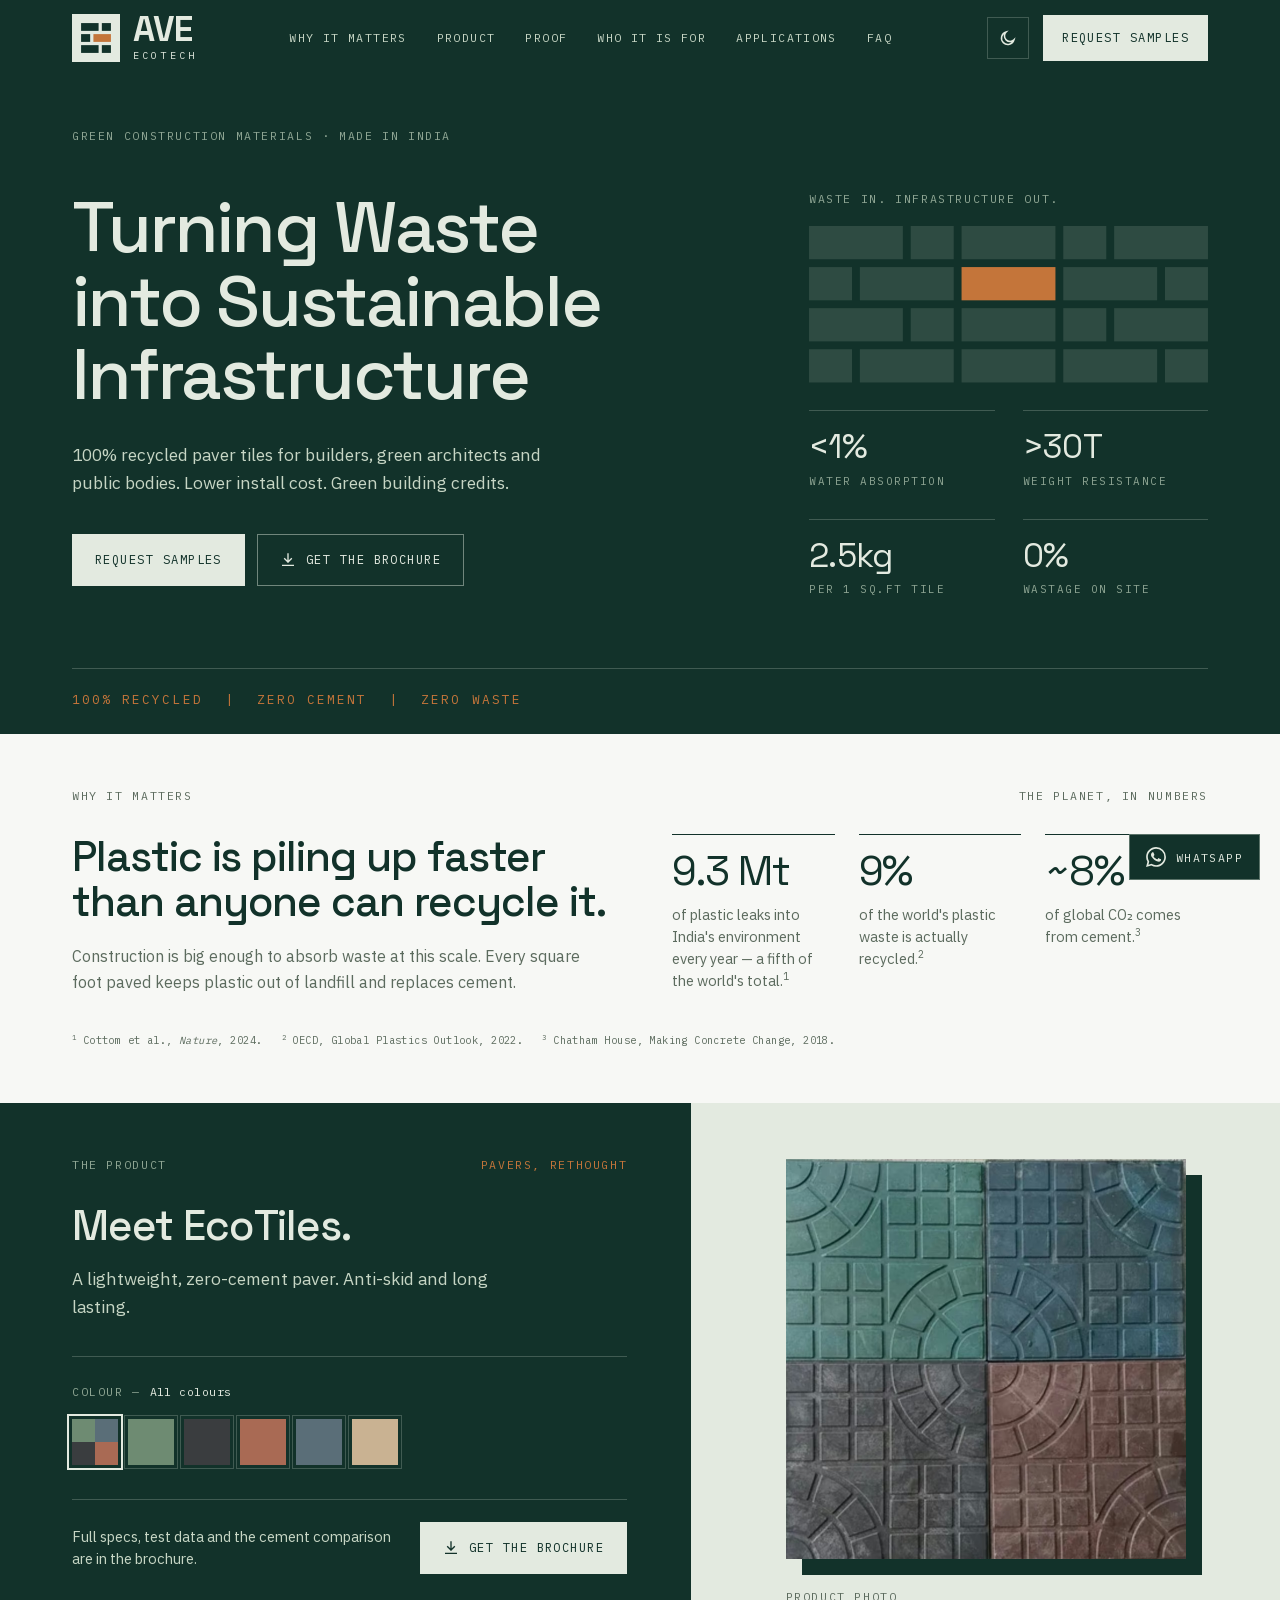
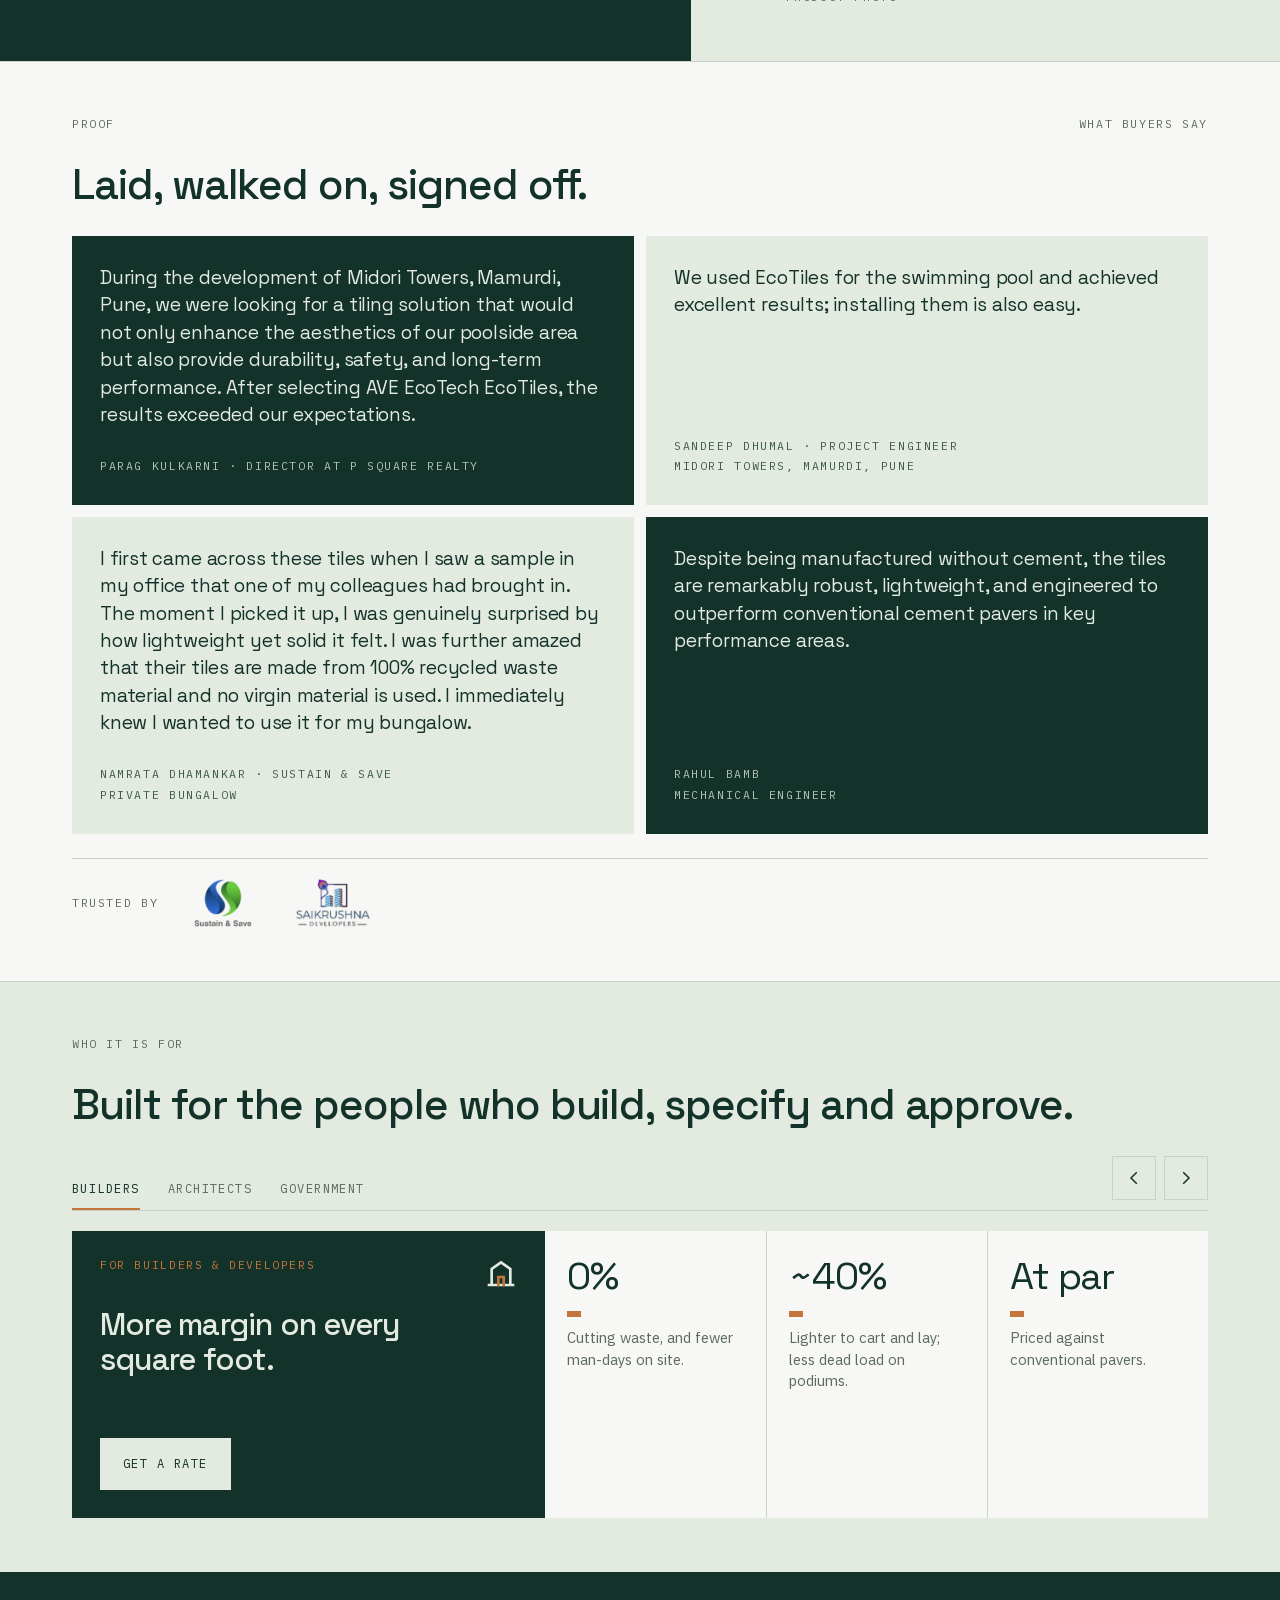
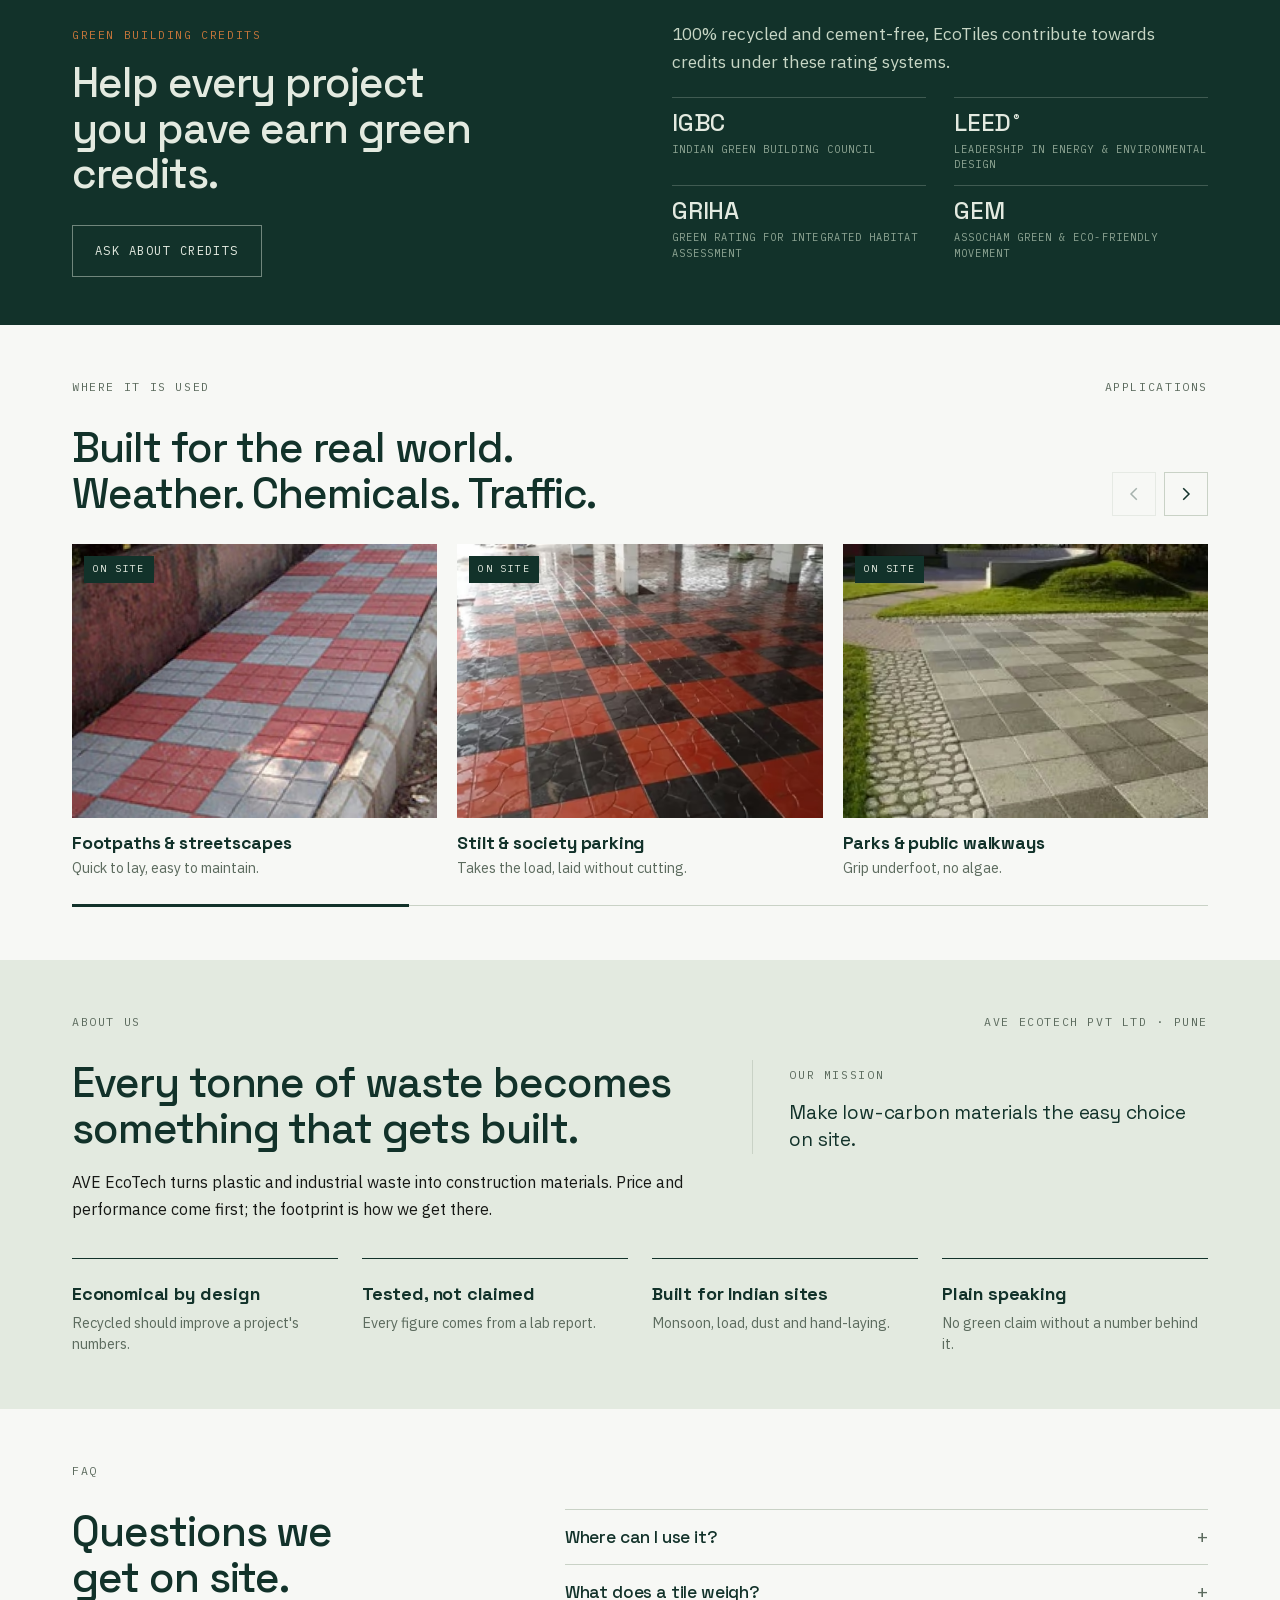
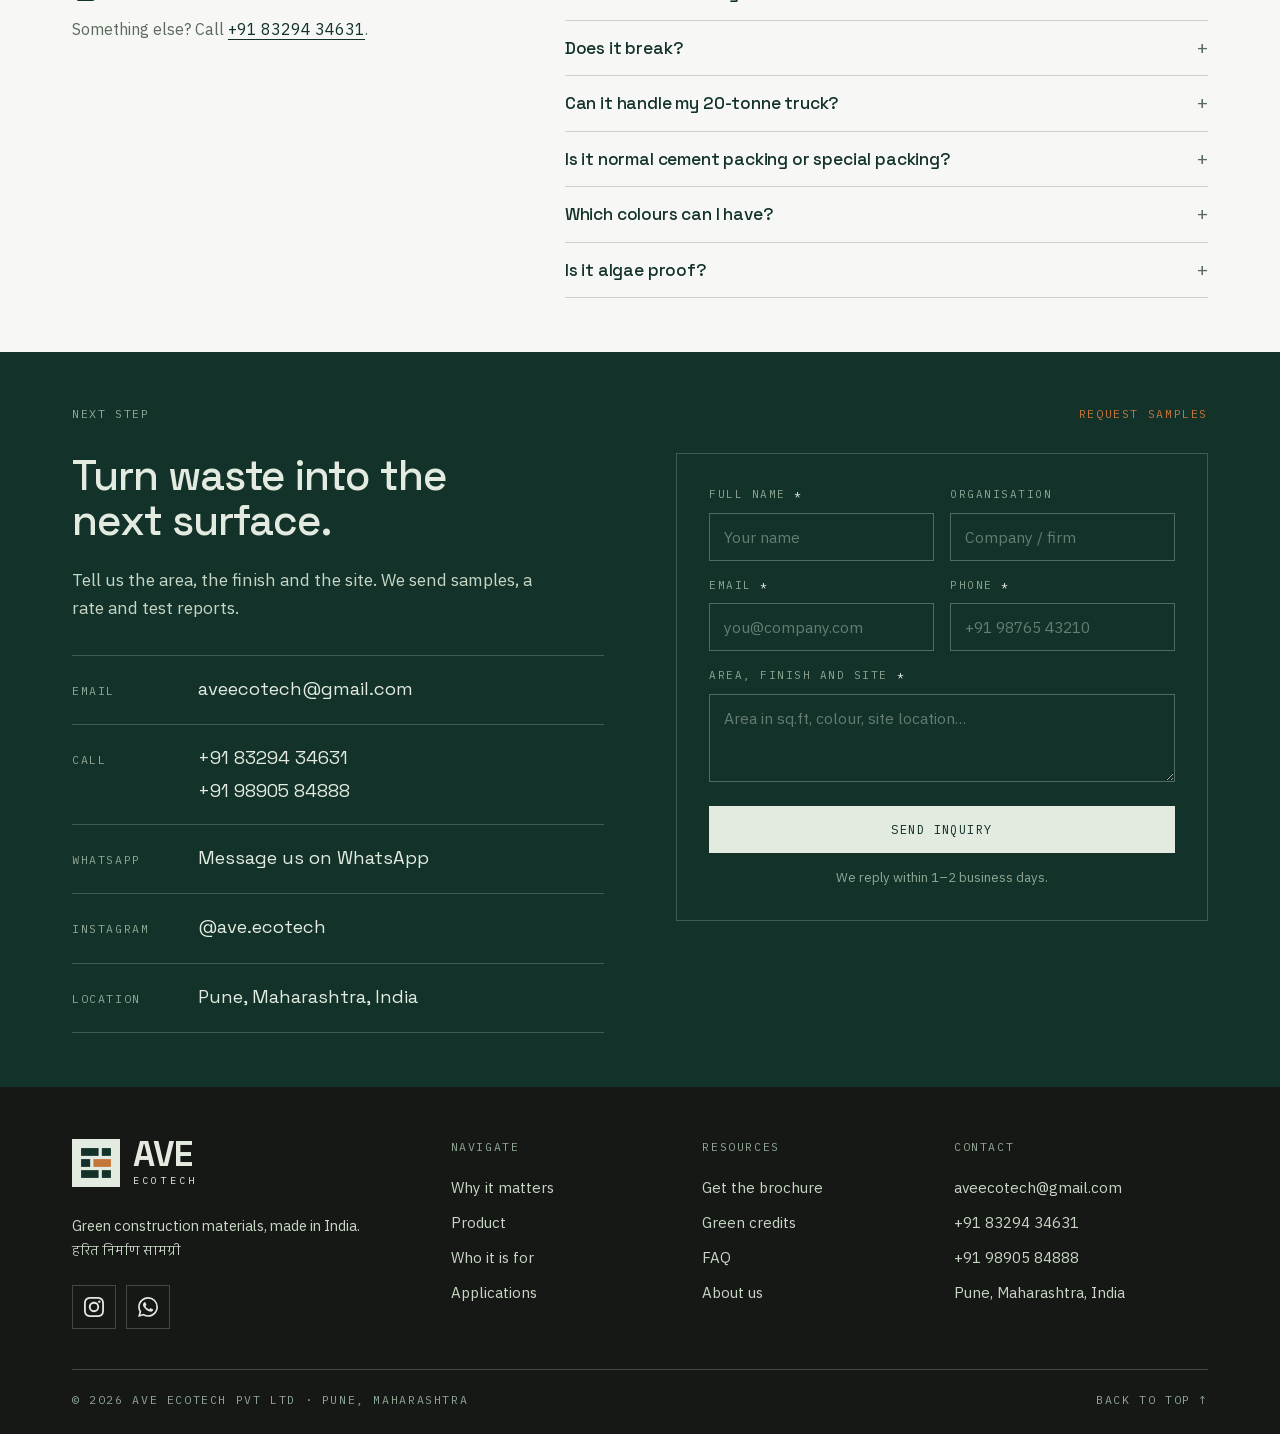
==== commit a79664f6: "Make the site load fast: modern images, self-hosted fonts, instant loader First visit drops from ~1." ====
--- a/index.html
+++ b/index.html
@@ -4,6 +4,7 @@
 <meta charset="UTF-8" />
 <meta name="viewport" content="width=device-width, initial-scale=1.0" />
 <script>(function(){try{var t=localStorage.getItem('theme');if(!t){t=window.matchMedia&&window.matchMedia('(prefers-color-scheme: dark)').matches?'dark':'light';}document.documentElement.setAttribute('data-theme',t);}catch(e){}})();</script>
+<script>(function(){var d=document.documentElement;try{if(sessionStorage.getItem('introSeen')||matchMedia('(prefers-reduced-motion: reduce)').matches){d.classList.add('no-intro');}else{sessionStorage.setItem('introSeen','1');}}catch(e){d.classList.add('no-intro');}})();</script>
 <title>AVE EcoTech — Turning Waste into Sustainable Infrastructure</title>
 <meta name="description" content="AVE EcoTech makes EcoTiles — 100% recycled, zero-cement paver tiles for builders, green architects and public bodies. Lower install cost, zero cutting waste, and a contribution towards IGBC, LEED and GRIHA credits. Pune, India." />
 <meta name="keywords" content="EcoTiles, recycled pavers, paver tiles, green construction materials, zero cement, recycled plastic tiles, IGBC, LEED, GRIHA, AVE EcoTech, Pune, Maharashtra" />
@@ -127,9 +128,10 @@
 <link rel="icon" type="image/png" sizes="256x256" href="favicon.png" />
 <link rel="apple-touch-icon" href="apple-touch-icon.png" />
 
-<link rel="preconnect" href="https://fonts.googleapis.com" />
-<link rel="preconnect" href="https://fonts.gstatic.com" crossorigin />
-<link href="https://fonts.googleapis.com/css2?family=IBM+Plex+Mono&family=IBM+Plex+Sans:wght@400;600&family=IBM+Plex+Sans+Devanagari&family=Space+Grotesk:wght@400;500;700&display=swap" rel="stylesheet" />
+<!-- the three fonts that paint the first screen, fetched alongside the stylesheet -->
+<link rel="preload" href="fonts/space-grotesk-latin.woff2" as="font" type="font/woff2" crossorigin />
+<link rel="preload" href="fonts/ibm-plex-sans-latin.woff2" as="font" type="font/woff2" crossorigin />
+<link rel="preload" href="fonts/ibm-plex-mono-latin.woff2" as="font" type="font/woff2" crossorigin />
 
 <link rel="stylesheet" href="styles.css" />
 <noscript><style>.loader{display:none}.reveal{opacity:1!important;transform:none!important}</style></noscript>
@@ -137,7 +139,7 @@
 <body>
 <a id="top"></a>
 
-<!-- ===== INTRO LOADER ===== -->
+<!-- ===== INTRO LOADER — first visit only, pure CSS, gone by ~0.9s; never waits for downloads ===== -->
 <div class="loader" id="loader" aria-hidden="true">
   <svg class="loader-mark" viewBox="0 0 74 74">
         <rect class="m-ground" width="74" height="74"/>
@@ -260,12 +262,12 @@
     <div class="picker reveal">
       <span class="label">Colour — <span class="nc" id="colourName">All colours</span></span>
       <div class="swatches" role="radiogroup" aria-label="Choose a tile colour">
-        <button type="button" class="swatch is-all is-on" role="radio" aria-checked="true" data-name="All colours" data-img="images/ecotiles.jpg" data-note="Product photo" aria-label="All colours"></button>
-        <button type="button" class="swatch" role="radio" aria-checked="false" style="--c:#6E8B72" data-name="Green" data-img="images/tile-green.jpg" data-note="Product photo" aria-label="Green"></button>
-        <button type="button" class="swatch" role="radio" aria-checked="false" style="--c:#3A3D3F" data-name="Charcoal" data-img="images/tile-charcoal.jpg" data-note="Product photo" aria-label="Charcoal"></button>
-        <button type="button" class="swatch" role="radio" aria-checked="false" style="--c:#A96A54" data-name="Terracotta" data-img="images/tile-terracotta.jpg" data-note="Product photo" aria-label="Terracotta"></button>
-        <button type="button" class="swatch" role="radio" aria-checked="false" style="--c:#5A6E78" data-name="Slate blue" data-img="images/tile-slate-blue.jpg" data-note="Product photo" aria-label="Slate blue"></button>
-        <button type="button" class="swatch" role="radio" aria-checked="false" style="--c:#C9B292" data-name="Sand" data-img="images/tile-sand.jpg" data-note="Colour preview" aria-label="Sand"></button>
+        <button type="button" class="swatch is-all is-on" role="radio" aria-checked="true" data-name="All colours" data-img="images/ecotiles" data-note="Product photo" aria-label="All colours"></button>
+        <button type="button" class="swatch" role="radio" aria-checked="false" style="--c:#6E8B72" data-name="Green" data-img="images/tile-green" data-note="Product photo" aria-label="Green"></button>
+        <button type="button" class="swatch" role="radio" aria-checked="false" style="--c:#3A3D3F" data-name="Charcoal" data-img="images/tile-charcoal" data-note="Product photo" aria-label="Charcoal"></button>
+        <button type="button" class="swatch" role="radio" aria-checked="false" style="--c:#A96A54" data-name="Terracotta" data-img="images/tile-terracotta" data-note="Product photo" aria-label="Terracotta"></button>
+        <button type="button" class="swatch" role="radio" aria-checked="false" style="--c:#5A6E78" data-name="Slate blue" data-img="images/tile-slate-blue" data-note="Product photo" aria-label="Slate blue"></button>
+        <button type="button" class="swatch" role="radio" aria-checked="false" style="--c:#C9B292" data-name="Sand" data-img="images/tile-sand" data-note="Colour preview" aria-label="Sand"></button>
       </div>
     </div>
     <div class="product-cta reveal">
@@ -275,7 +277,7 @@
   </div>
   <div class="product-media">
     <figure class="reveal">
-      <img id="tileImg" src="images/ecotiles.jpg" alt="EcoTiles — All colours" width="640" height="640" />
+      <picture><source type="image/avif" srcset="images/ecotiles.avif" /><source type="image/webp" srcset="images/ecotiles.webp" /><img id="tileImg" loading="lazy" src="images/ecotiles.jpg" alt="EcoTiles — All colours" width="800" height="800" decoding="async" /></picture>
       <figcaption class="label" id="tileNote">Product photo</figcaption>
     </figure>
   </div>
@@ -308,8 +310,8 @@
       <div class="proof-item">
         <span class="label">Trusted by</span>
         <div class="trusted-logos">
-          <a class="partner" href="https://www.sustainandsave.com/" target="_blank" rel="noopener" aria-label="Sustain &amp; Save (opens in a new tab)"><img src="images/partners/sustain-and-save.png" alt="Sustain &amp; Save" loading="lazy" /></a>
-          <span class="partner"><img src="images/partners/saikrushna-developers.png" alt="Saikrushna Developers" loading="lazy" /></span>
+          <a class="partner" href="https://www.sustainandsave.com/" target="_blank" rel="noopener" aria-label="Sustain &amp; Save (opens in a new tab)"><picture><source type="image/avif" srcset="images/partners/sustain-and-save.avif" /><source type="image/webp" srcset="images/partners/sustain-and-save.webp" /><img width="134" height="112" src="images/partners/sustain-and-save.png" alt="Sustain &amp; Save" loading="lazy" decoding="async" /></picture></a>
+          <span class="partner"><picture><source type="image/avif" srcset="images/partners/saikrushna-developers.avif" /><source type="image/webp" srcset="images/partners/saikrushna-developers.webp" /><img width="173" height="112" src="images/partners/saikrushna-developers.png" alt="Saikrushna Developers" loading="lazy" decoding="async" /></picture></span>
         </div>
       </div>
     </div>
@@ -421,43 +423,43 @@
     <div class="apps-car reveal" data-carousel id="apps">
       <div class="car-track apps-track">
         <article class="app-slide">
-          <div class="app-img"><img src="images/install-footpath.jpg" alt="Society footpath paved with EcoTiles in red and grey" width="697" height="700" loading="lazy" /><span class="app-tag">On site</span></div>
+          <div class="app-img"><picture><source type="image/avif" srcset="images/install-footpath.avif" /><source type="image/webp" srcset="images/install-footpath.webp" /><img src="images/install-footpath.jpg" alt="Society footpath paved with EcoTiles in red and grey" width="697" height="523" loading="lazy" decoding="async" /></picture><span class="app-tag">On site</span></div>
           <h3>Footpaths &amp; streetscapes</h3><p>Quick to lay, easy to maintain.</p>
         </article>
         <article class="app-slide">
-          <div class="app-img"><img src="images/install-parking.jpg" alt="Stilt parking floor paved with EcoTiles in red and black" width="525" height="700" loading="lazy" /><span class="app-tag">On site</span></div>
+          <div class="app-img"><picture><source type="image/avif" srcset="images/install-parking.avif" /><source type="image/webp" srcset="images/install-parking.webp" /><img src="images/install-parking.jpg" alt="Stilt parking floor paved with EcoTiles in red and black" width="525" height="394" loading="lazy" decoding="async" /></picture><span class="app-tag">On site</span></div>
           <h3>Stilt &amp; society parking</h3><p>Takes the load, laid without cutting.</p>
         </article>
         <article class="app-slide">
-          <div class="app-img"><img src="images/install-park.jpg" alt="Park walkway paved with EcoTiles in grey" width="700" height="523" loading="lazy" /><span class="app-tag">On site</span></div>
+          <div class="app-img"><picture><source type="image/avif" srcset="images/install-park.avif" /><source type="image/webp" srcset="images/install-park.webp" /><img src="images/install-park.jpg" alt="Park walkway paved with EcoTiles in grey" width="697" height="523" loading="lazy" decoding="async" /></picture><span class="app-tag">On site</span></div>
           <h3>Parks &amp; public walkways</h3><p>Grip underfoot, no algae.</p>
         </article>
         <article class="app-slide">
-          <div class="app-img"><img src="images/install-verandah.jpg" alt="Home verandah paved with patterned EcoTiles" width="395" height="700" loading="lazy" /><span class="app-tag">On site</span></div>
+          <div class="app-img"><picture><source type="image/avif" srcset="images/install-verandah.avif" /><source type="image/webp" srcset="images/install-verandah.webp" /><img src="images/install-verandah.jpg" alt="Home verandah paved with patterned EcoTiles" width="395" height="296" loading="lazy" decoding="async" /></picture><span class="app-tag">On site</span></div>
           <h3>Home verandahs</h3><p>Five colours to mix and match.</p>
         </article>
         <article class="app-slide">
-          <div class="app-img"><img src="images/app-parking.jpg" alt="Paved driveway with a parked car" width="322" height="126" loading="lazy" /></div>
+          <div class="app-img"><picture><source type="image/avif" srcset="images/app-parking.avif" /><source type="image/webp" srcset="images/app-parking.webp" /><img src="images/app-parking.jpg" alt="Paved driveway with a parked car" width="168" height="126" loading="lazy" decoding="async" /></picture></div>
           <h3>Parking &amp; driveways</h3><p>Oil and acid resistant.</p>
         </article>
         <article class="app-slide">
-          <div class="app-img"><img src="images/app-labs.jpg" alt="Chemical spill being wiped from a laboratory floor" width="866" height="337" loading="lazy" /></div>
+          <div class="app-img"><picture><source type="image/avif" srcset="images/app-labs.avif" /><source type="image/webp" srcset="images/app-labs.webp" /><img src="images/app-labs.jpg" alt="Chemical spill being wiped from a laboratory floor" width="449" height="337" loading="lazy" decoding="async" /></picture></div>
           <h3>Industrial &amp; chemical labs</h3><p>Where spills attack cement.</p>
         </article>
         <article class="app-slide">
-          <div class="app-img"><img src="images/app-terraces.jpg" alt="Paved podium terrace outside a building" width="320" height="126" loading="lazy" /></div>
+          <div class="app-img"><picture><source type="image/avif" srcset="images/app-terraces.avif" /><source type="image/webp" srcset="images/app-terraces.webp" /><img src="images/app-terraces.jpg" alt="Paved podium terrace outside a building" width="168" height="126" loading="lazy" decoding="async" /></picture></div>
           <h3>Terraces &amp; podiums</h3><p>A real saving on dead load.</p>
         </article>
         <article class="app-slide">
-          <div class="app-img"><img src="images/app-gardens.jpg" alt="Stepping-stone path through a planted garden" width="332" height="130" loading="lazy" /></div>
+          <div class="app-img"><picture><source type="image/avif" srcset="images/app-gardens.avif" /><source type="image/webp" srcset="images/app-gardens.webp" /><img src="images/app-gardens.jpg" alt="Stepping-stone path through a planted garden" width="173" height="130" loading="lazy" decoding="async" /></picture></div>
           <h3>Gardens &amp; resorts</h3><p>UV resistant paths and steps.</p>
         </article>
         <article class="app-slide">
-          <div class="app-img"><img src="images/app-pool.jpg" alt="Paved deck around a swimming pool" width="320" height="126" loading="lazy" /></div>
+          <div class="app-img"><picture><source type="image/avif" srcset="images/app-pool.avif" /><source type="image/webp" srcset="images/app-pool.webp" /><img src="images/app-pool.jpg" alt="Paved deck around a swimming pool" width="168" height="126" loading="lazy" decoding="async" /></picture></div>
           <h3>Pool decks</h3><p>Grip when wet, no spalling.</p>
         </article>
         <article class="app-slide">
-          <div class="app-img"><img src="images/app-footpath.jpg" alt="Paved footpath beside a hedge" width="704" height="276" loading="lazy" /></div>
+          <div class="app-img"><picture><source type="image/avif" srcset="images/app-footpath.avif" /><source type="image/webp" srcset="images/app-footpath.webp" /><img src="images/app-footpath.jpg" alt="Paved footpath beside a hedge" width="368" height="276" loading="lazy" decoding="async" /></picture></div>
           <h3>Streetscapes</h3><p>Weather, traffic, monsoon.</p>
         </article>
       </div>
--- a/styles.css
+++ b/styles.css
@@ -1,6 +1,13 @@
 /* AVE EcoTech — visual identity system, edition 1.0
    Deep Forest carries the brand. Kiln Clay is an accent only:
    never a background, never body text, never type on a light ground. */
+/* Fonts are self-hosted (no third-party round trips). Space Grotesk and IBM Plex Sans are variable fonts:
+   one file covers every weight used. Plex Sans Devanagari is cut to the glyphs of the footer line. */
+@font-face { font-family: 'IBM Plex Mono'; font-style: normal; font-weight: 400; font-display: swap; src: url(fonts/ibm-plex-mono-latin.woff2) format('woff2'); unicode-range: U+0000-00FF, U+0131, U+0152-0153, U+02BB-02BC, U+02C6, U+02DA, U+02DC, U+0304, U+0308, U+0329, U+2000-206F, U+20AC, U+2122, U+2191, U+2193, U+2212, U+2215, U+FEFF, U+FFFD; }
+@font-face { font-family: 'IBM Plex Sans'; font-style: normal; font-weight: 400 600; font-display: swap; src: url(fonts/ibm-plex-sans-latin.woff2) format('woff2'); unicode-range: U+0000-00FF, U+0131, U+0152-0153, U+02BB-02BC, U+02C6, U+02DA, U+02DC, U+0304, U+0308, U+0329, U+2000-206F, U+20AC, U+2122, U+2191, U+2193, U+2212, U+2215, U+FEFF, U+FFFD; }
+@font-face { font-family: 'Space Grotesk'; font-style: normal; font-weight: 400 700; font-display: swap; src: url(fonts/space-grotesk-latin.woff2) format('woff2'); unicode-range: U+0000-00FF, U+0131, U+0152-0153, U+02BB-02BC, U+02C6, U+02DA, U+02DC, U+0304, U+0308, U+0329, U+2000-206F, U+20AC, U+2122, U+2191, U+2193, U+2212, U+2215, U+FEFF, U+FFFD; }
+@font-face { font-family: 'IBM Plex Sans Devanagari'; font-style: normal; font-weight: 400; font-display: swap; src: url(fonts/ibm-plex-sans-devanagari-hi.woff2) format('woff2'); unicode-range: U+20, U+917, U+923-924, U+928, U+92e, U+930, U+938-939, U+93e-940, U+94d; }
+
 :root {
   /* primary palette */
   --forest: #12322A;
@@ -57,6 +64,7 @@
 :focus-visible { outline: 2px solid var(--bamboo); outline-offset: 3px; }
 a { color: inherit; text-decoration: none; }
 img { max-width: 100%; height: auto; display: block; }
+picture { display: contents; }   /* <picture> only chooses the format; the <img> inside does the layout */
 
 h1, h2, h3 { font-family: var(--display); font-weight: 500; color: var(--ink); }
 h1 { font-size: clamp(2.4rem, 5.6vw, 4.5rem); line-height: 1.02; letter-spacing: -0.03em; }
@@ -375,17 +383,21 @@
 .reveal { opacity: 0; transform: translateY(18px); transition: opacity .7s var(--ease), transform .7s var(--ease); }
 .reveal.in { opacity: 1; transform: none; }
 
-.loader { position: fixed; inset: 0; z-index: 10000; background: var(--forest); display: grid; place-items: center; transition: opacity .5s var(--ease), visibility .5s; animation: loaderFailsafe .4s 4.5s forwards; }   /* CSS failsafe: clears itself even if the script never runs */
-@keyframes loaderFailsafe { to { opacity: 0; visibility: hidden; } }
-.loader.done { opacity: 0; visibility: hidden; }
+
+
+/* ===== INTRO LOADER ===== */
+/* Timed entirely in CSS so it never waits on scripts, fonts or images: bricks build in 0.6s, the cover lifts by ~0.9s.
+   Repeat visits and reduced-motion get .no-intro from the inline head script and never see it. */
+.loader { position: fixed; inset: 0; z-index: 10000; background: var(--forest); display: grid; place-items: center; pointer-events: none; animation: loaderOut .25s .65s forwards; }
+.no-intro .loader { display: none; }
+@keyframes loaderOut { to { opacity: 0; visibility: hidden; } }
 .loader-mark { width: 84px; height: 84px; }
-.loader-mark .m-brick, .loader-mark .m-clay { opacity: 0; animation: brickIn .3s var(--ease) forwards; }
-.loader-mark rect:nth-of-type(2) { animation-delay: .05s; }
-.loader-mark rect:nth-of-type(3) { animation-delay: .13s; }
-.loader-mark rect:nth-of-type(4) { animation-delay: .21s; }
-.loader-mark rect:nth-of-type(6) { animation-delay: .29s; }
-.loader-mark rect:nth-of-type(7) { animation-delay: .37s; }
-.loader-mark .m-clay { animation-delay: .55s; }
+.loader-mark .m-brick, .loader-mark .m-clay { opacity: 0; animation: brickIn .25s var(--ease) forwards; }
+.loader-mark rect:nth-of-type(3) { animation-delay: .05s; }
+.loader-mark rect:nth-of-type(4) { animation-delay: .1s; }
+.loader-mark rect:nth-of-type(6) { animation-delay: .15s; }
+.loader-mark rect:nth-of-type(7) { animation-delay: .2s; }
+.loader-mark .m-clay { animation-delay: .35s; }
 @keyframes brickIn { to { opacity: 1; } }
 
 /* ===== RESPONSIVE ===== */
@@ -501,7 +513,6 @@
   html { scroll-behavior: auto; }
   .reveal { opacity: 1 !important; transform: none !important; transition: none !important; }
   .btn, .product-media img { transition: none !important; }
-  .loader-mark rect { opacity: 1 !important; animation: none !important; }
   .car-track { scroll-behavior: auto; }
   .brick { animation: none !important; transition: none !important; }
 }
